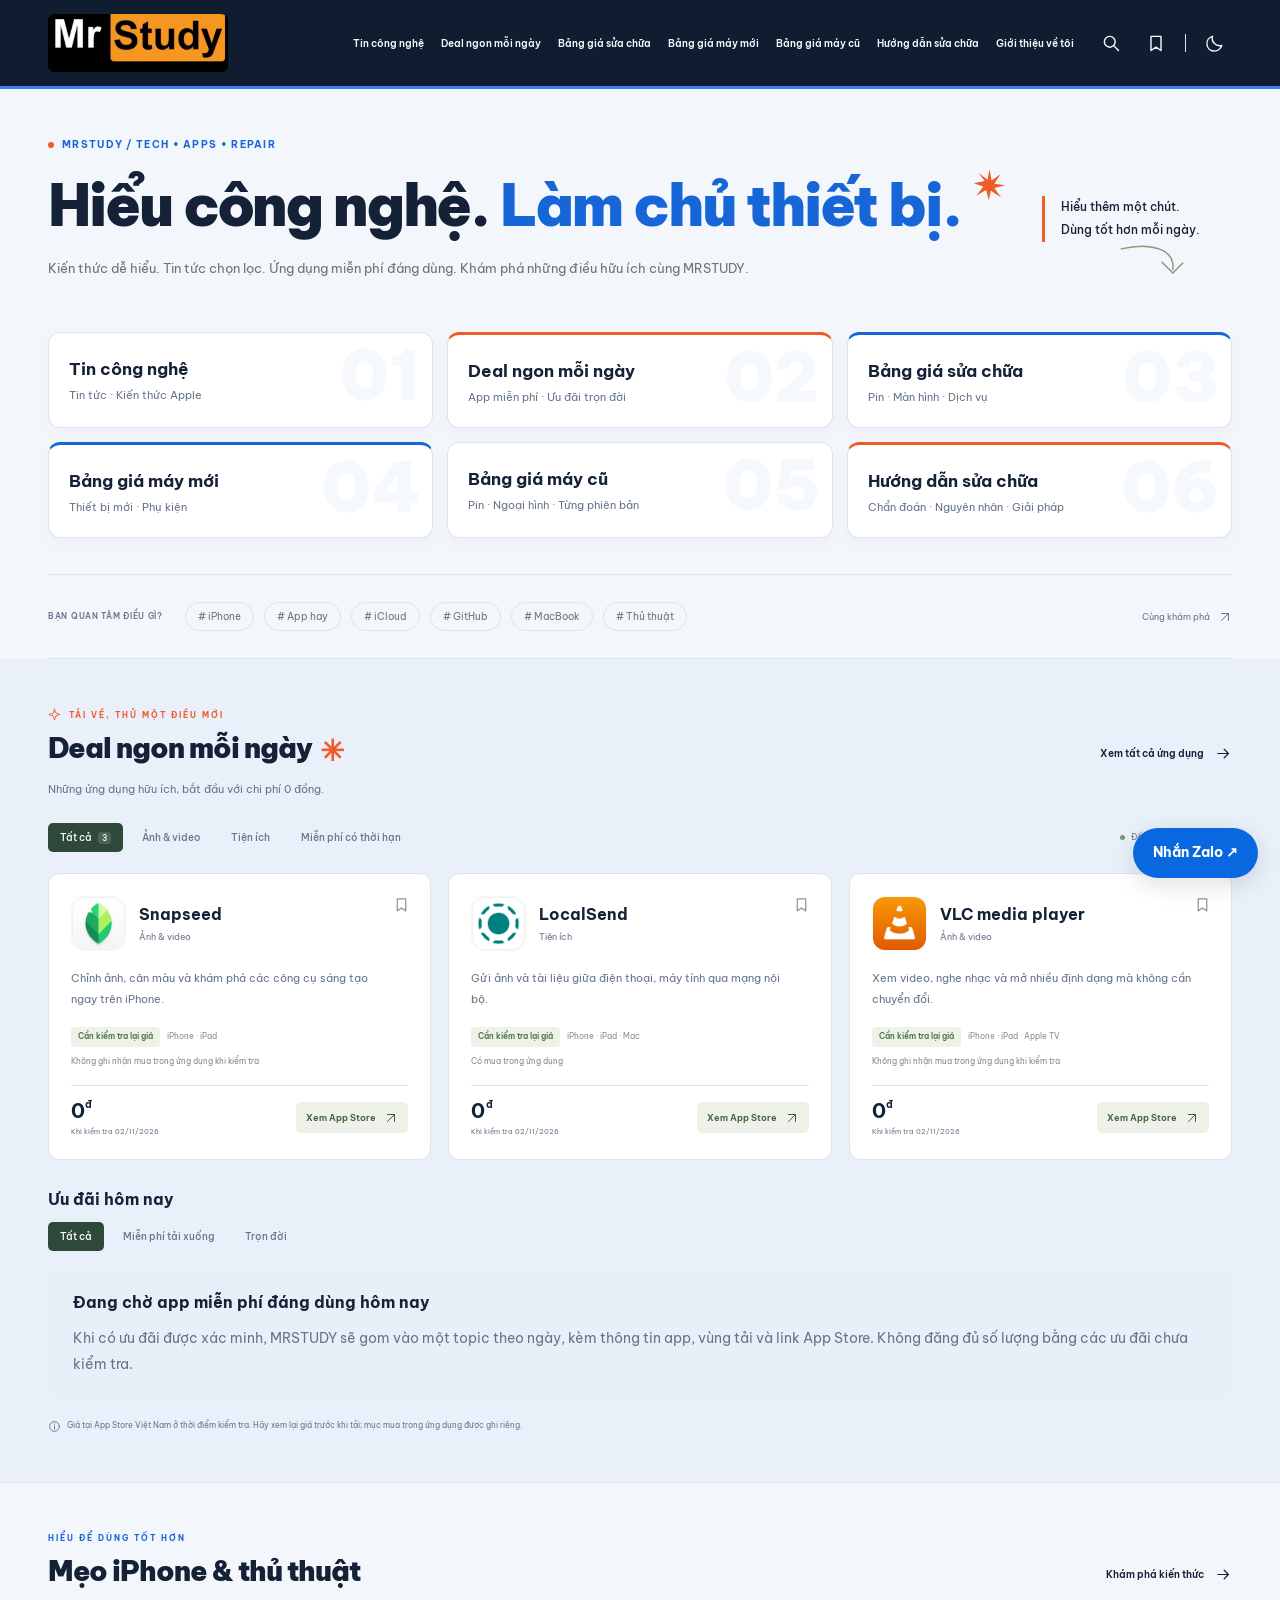
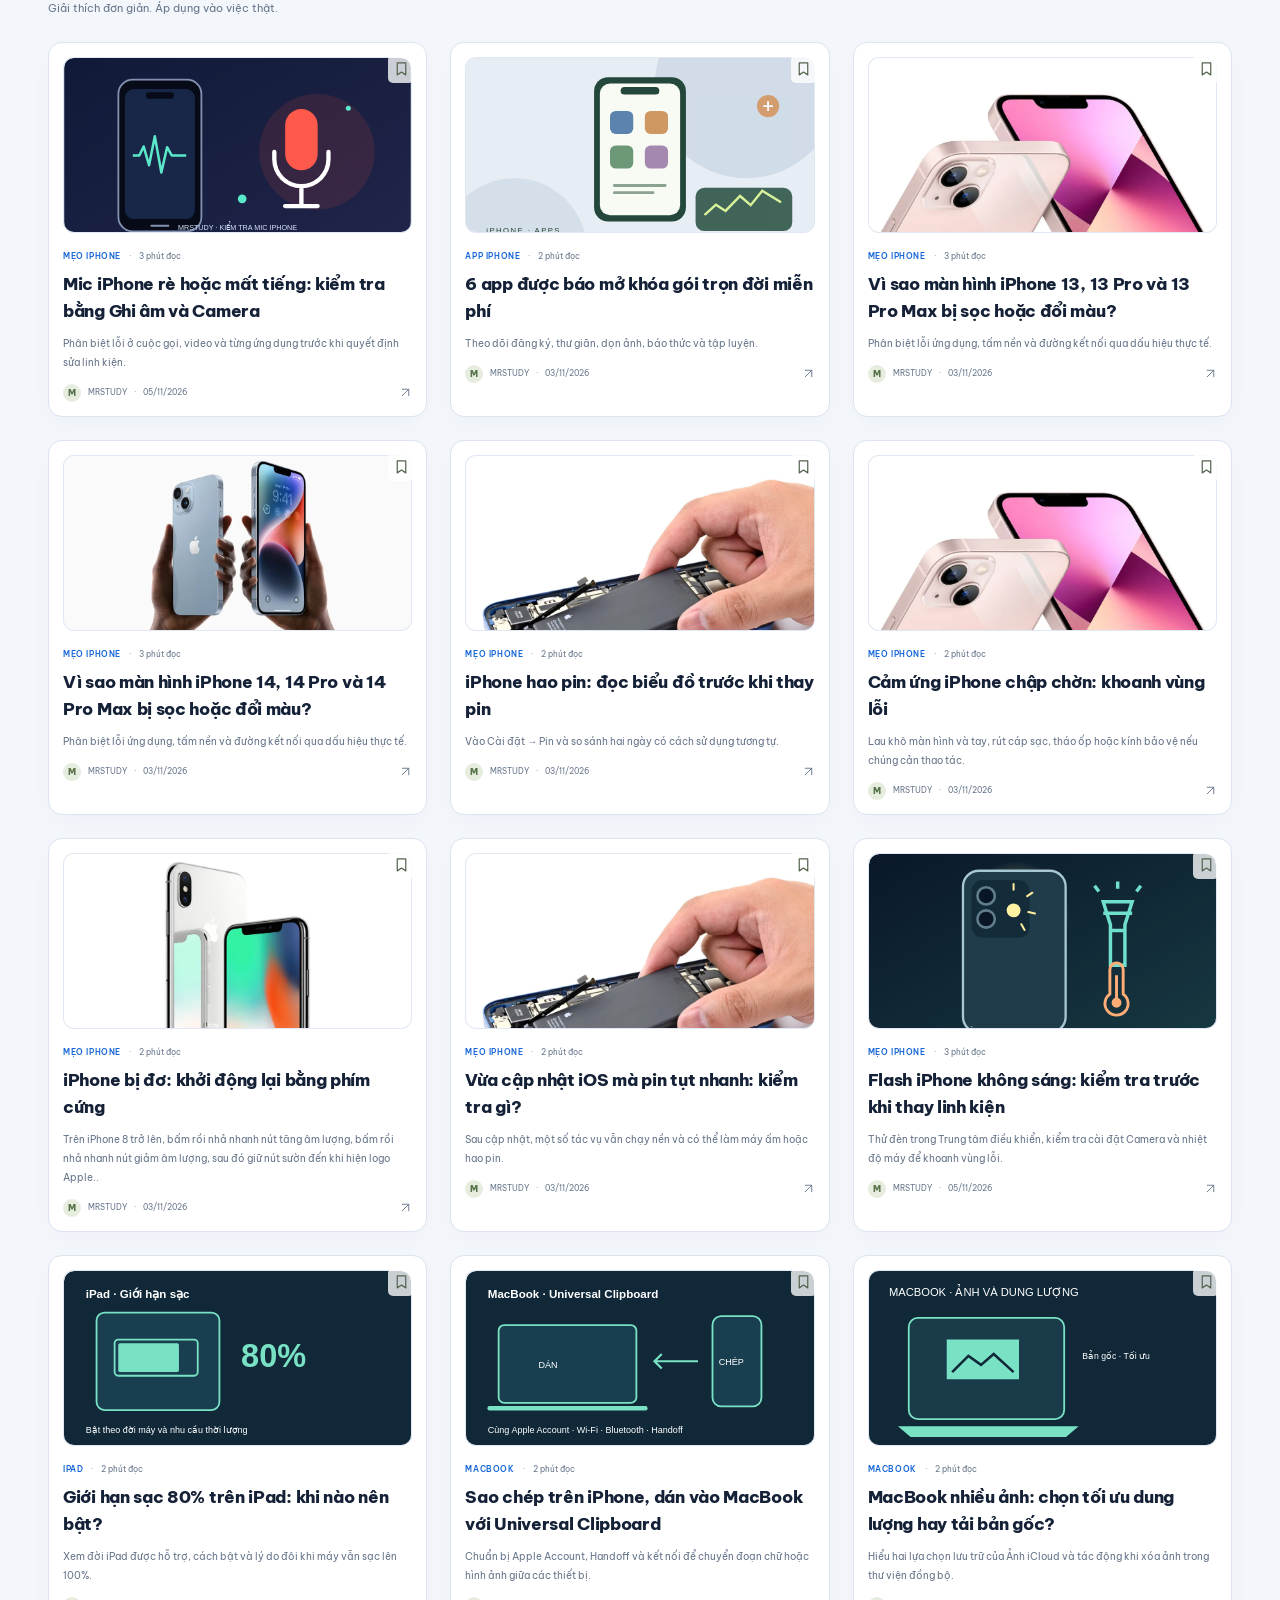
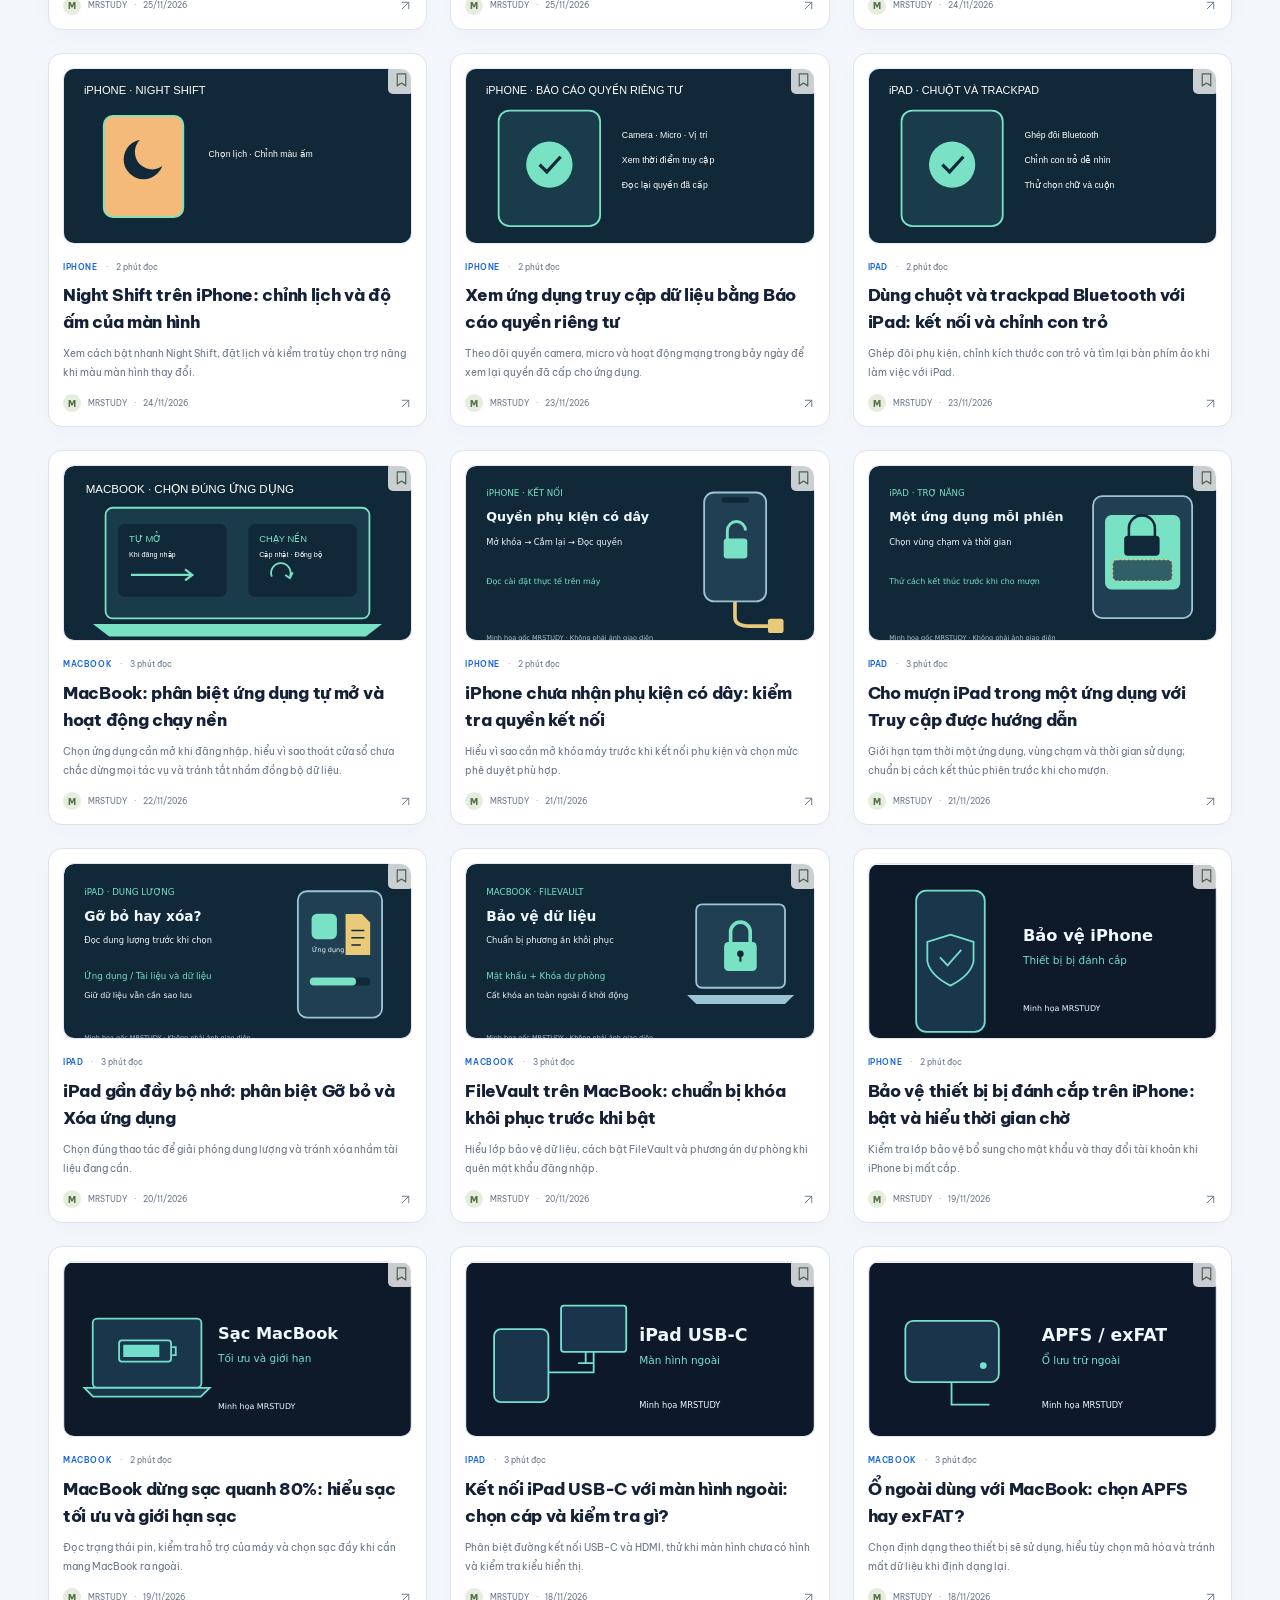
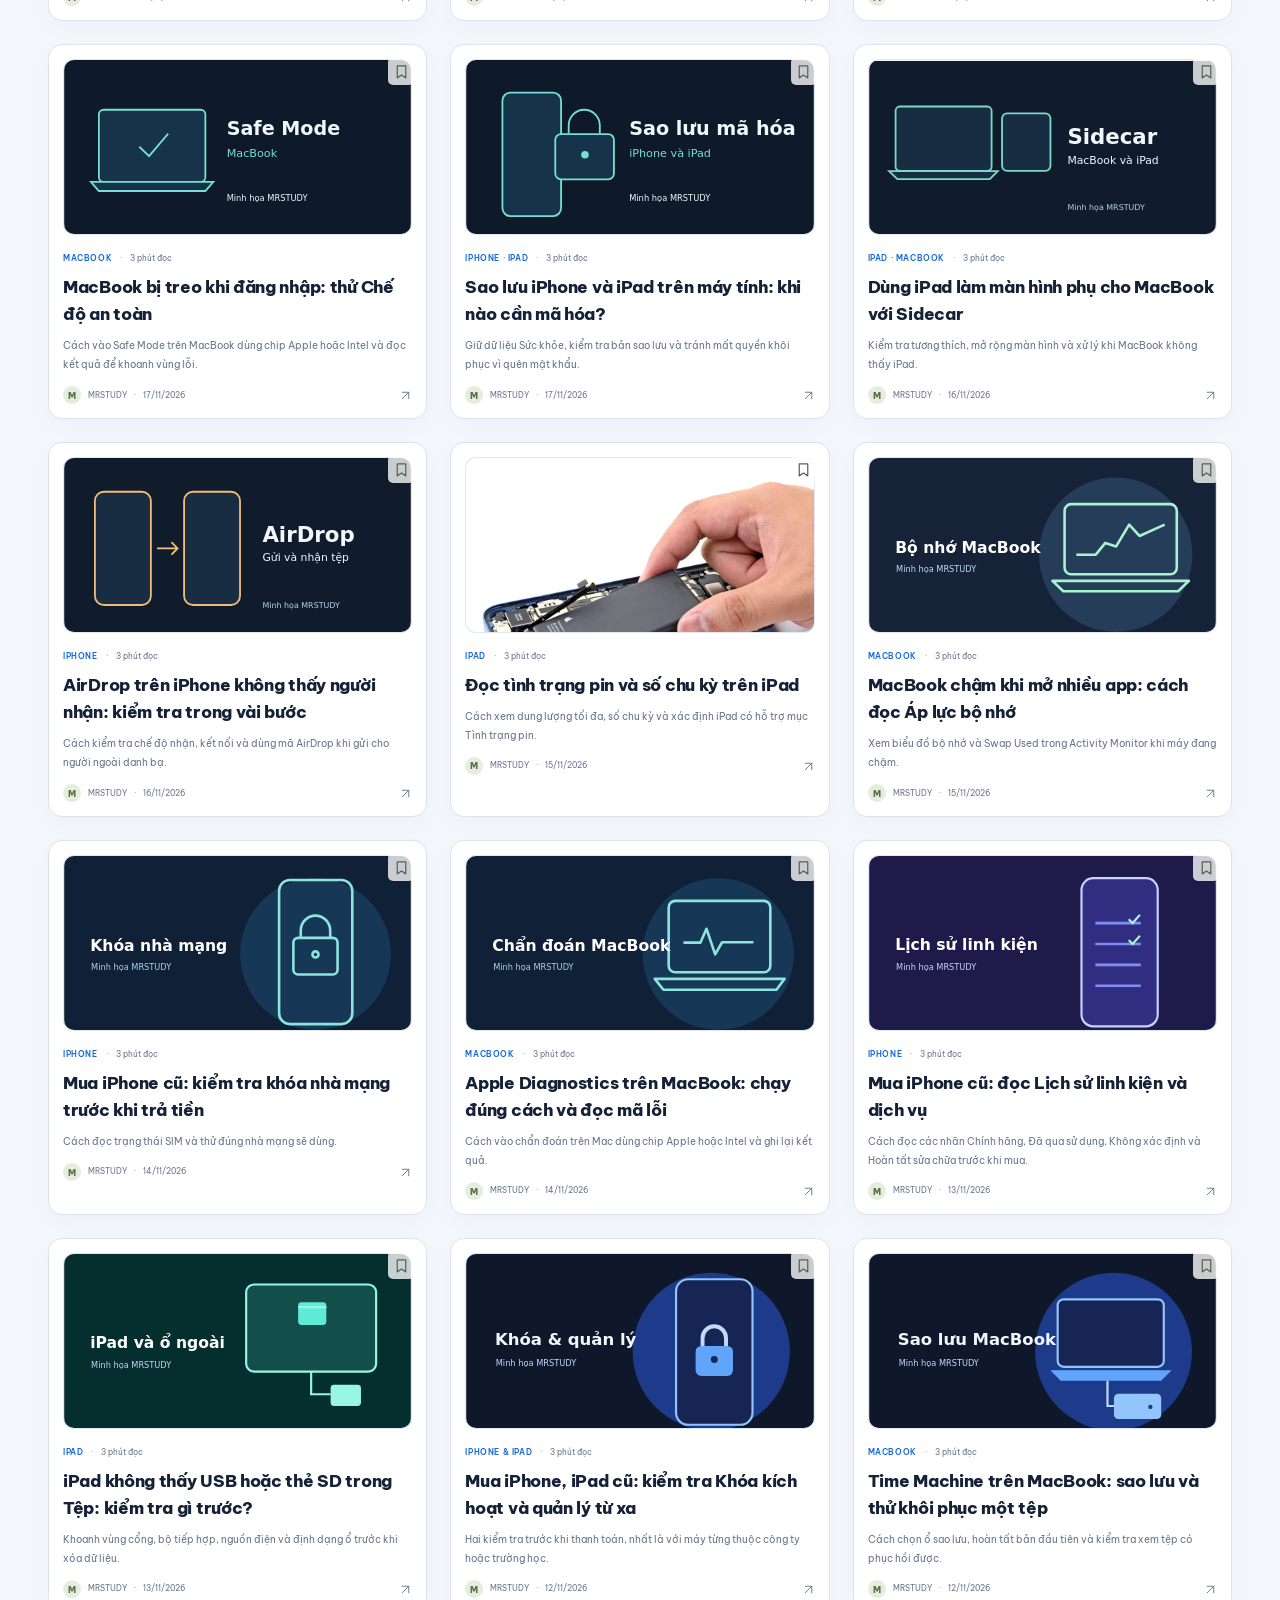
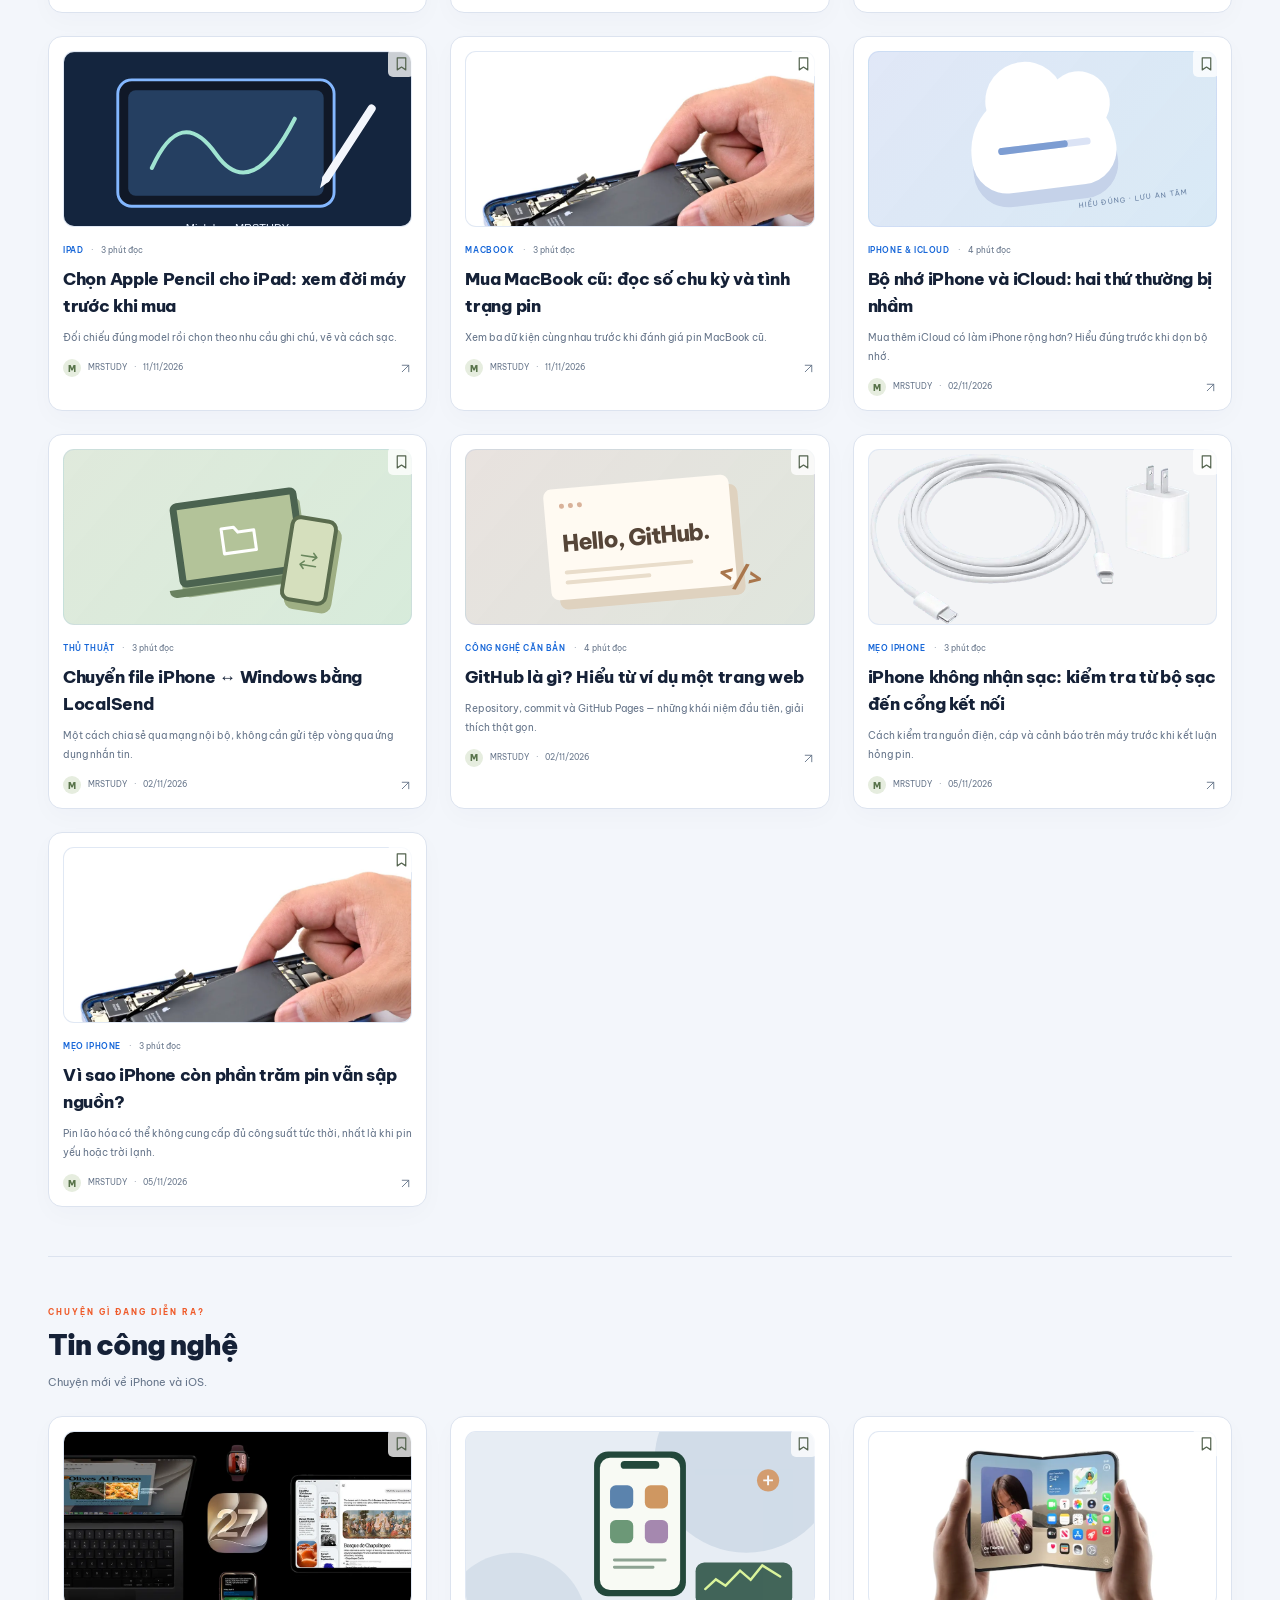
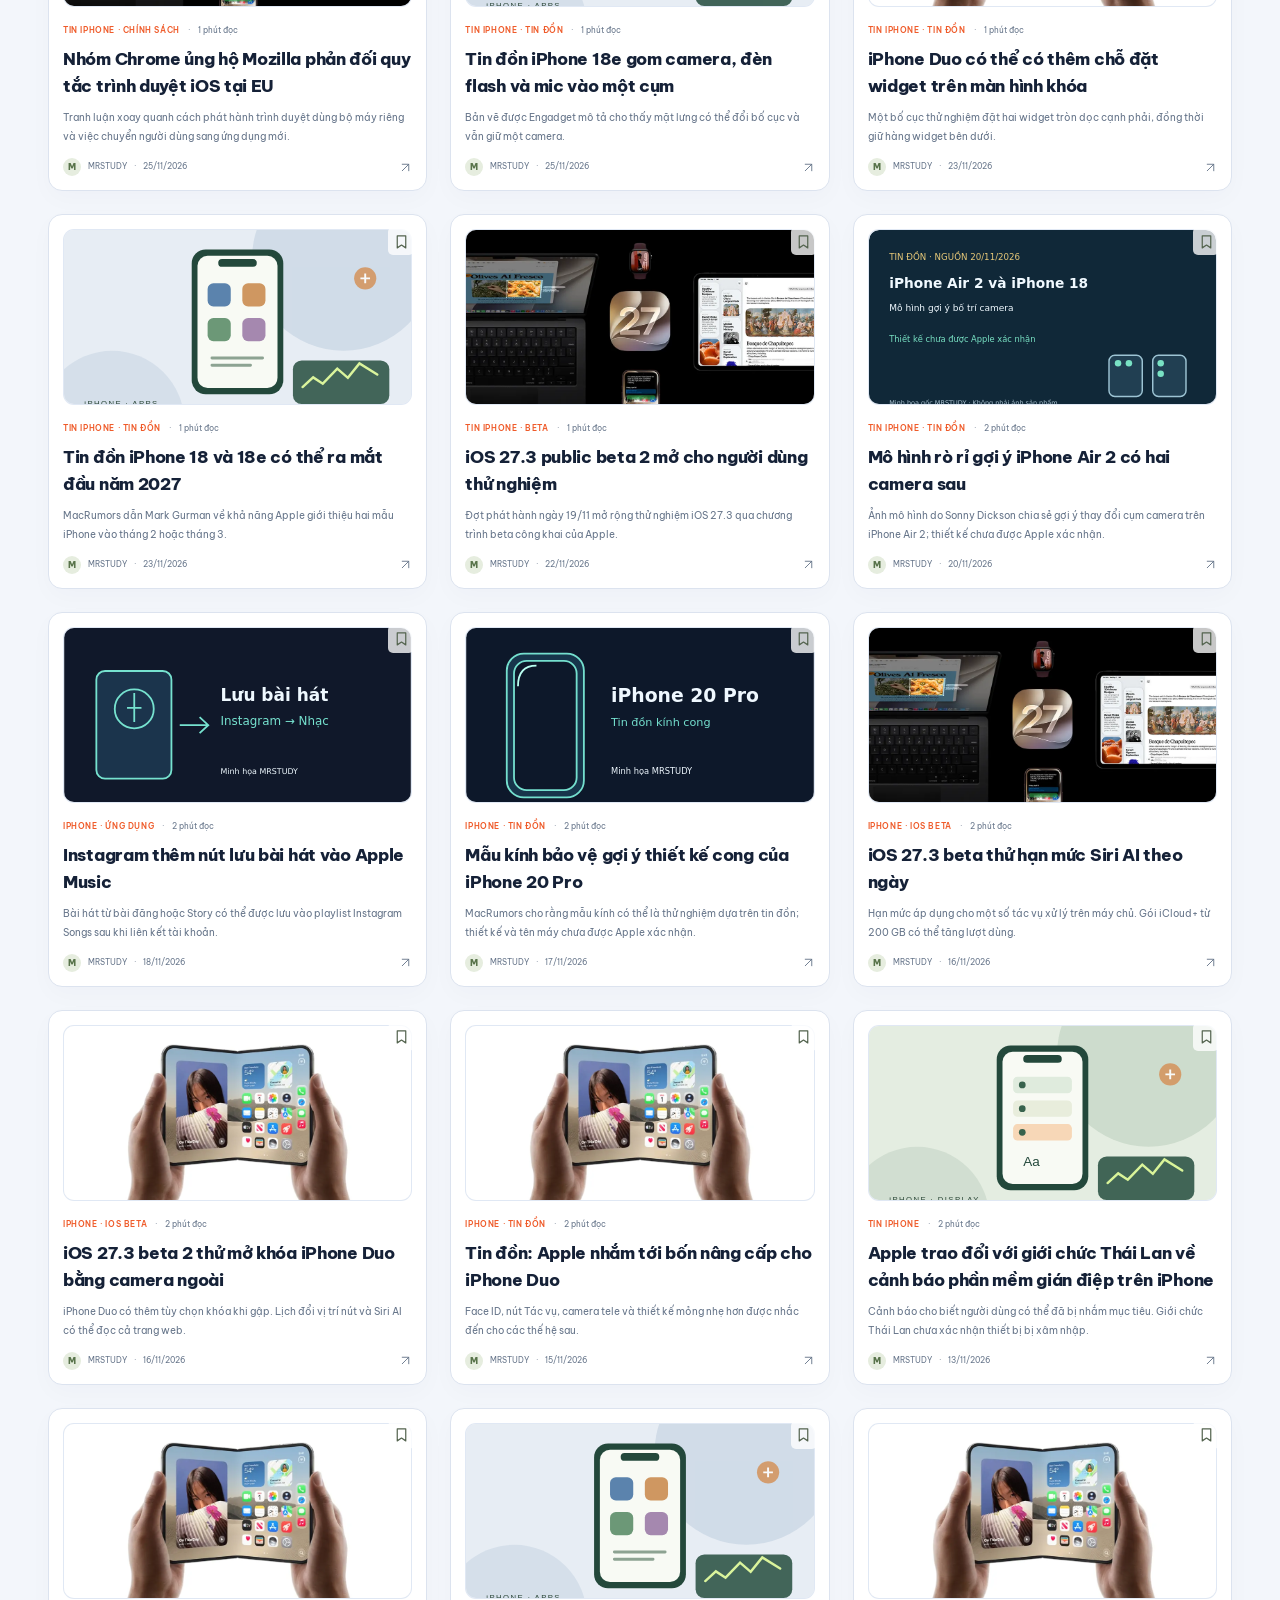
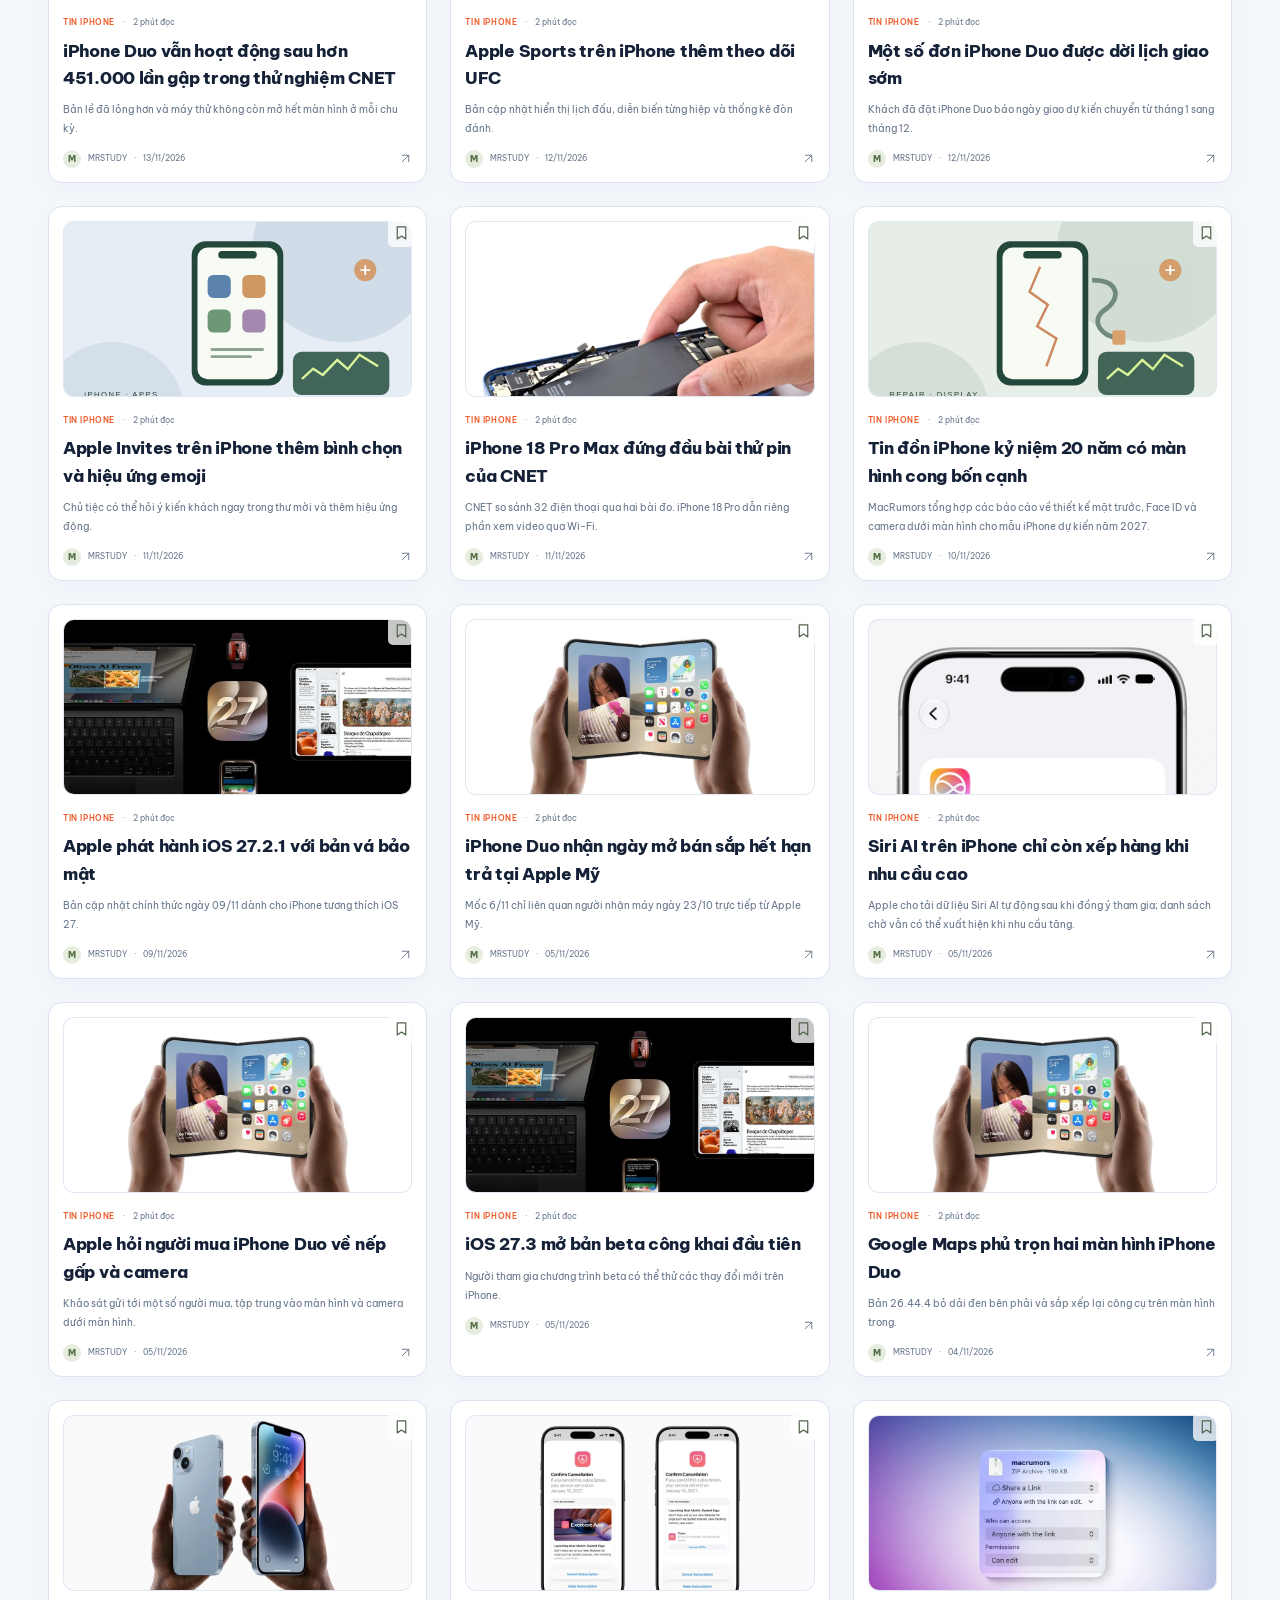
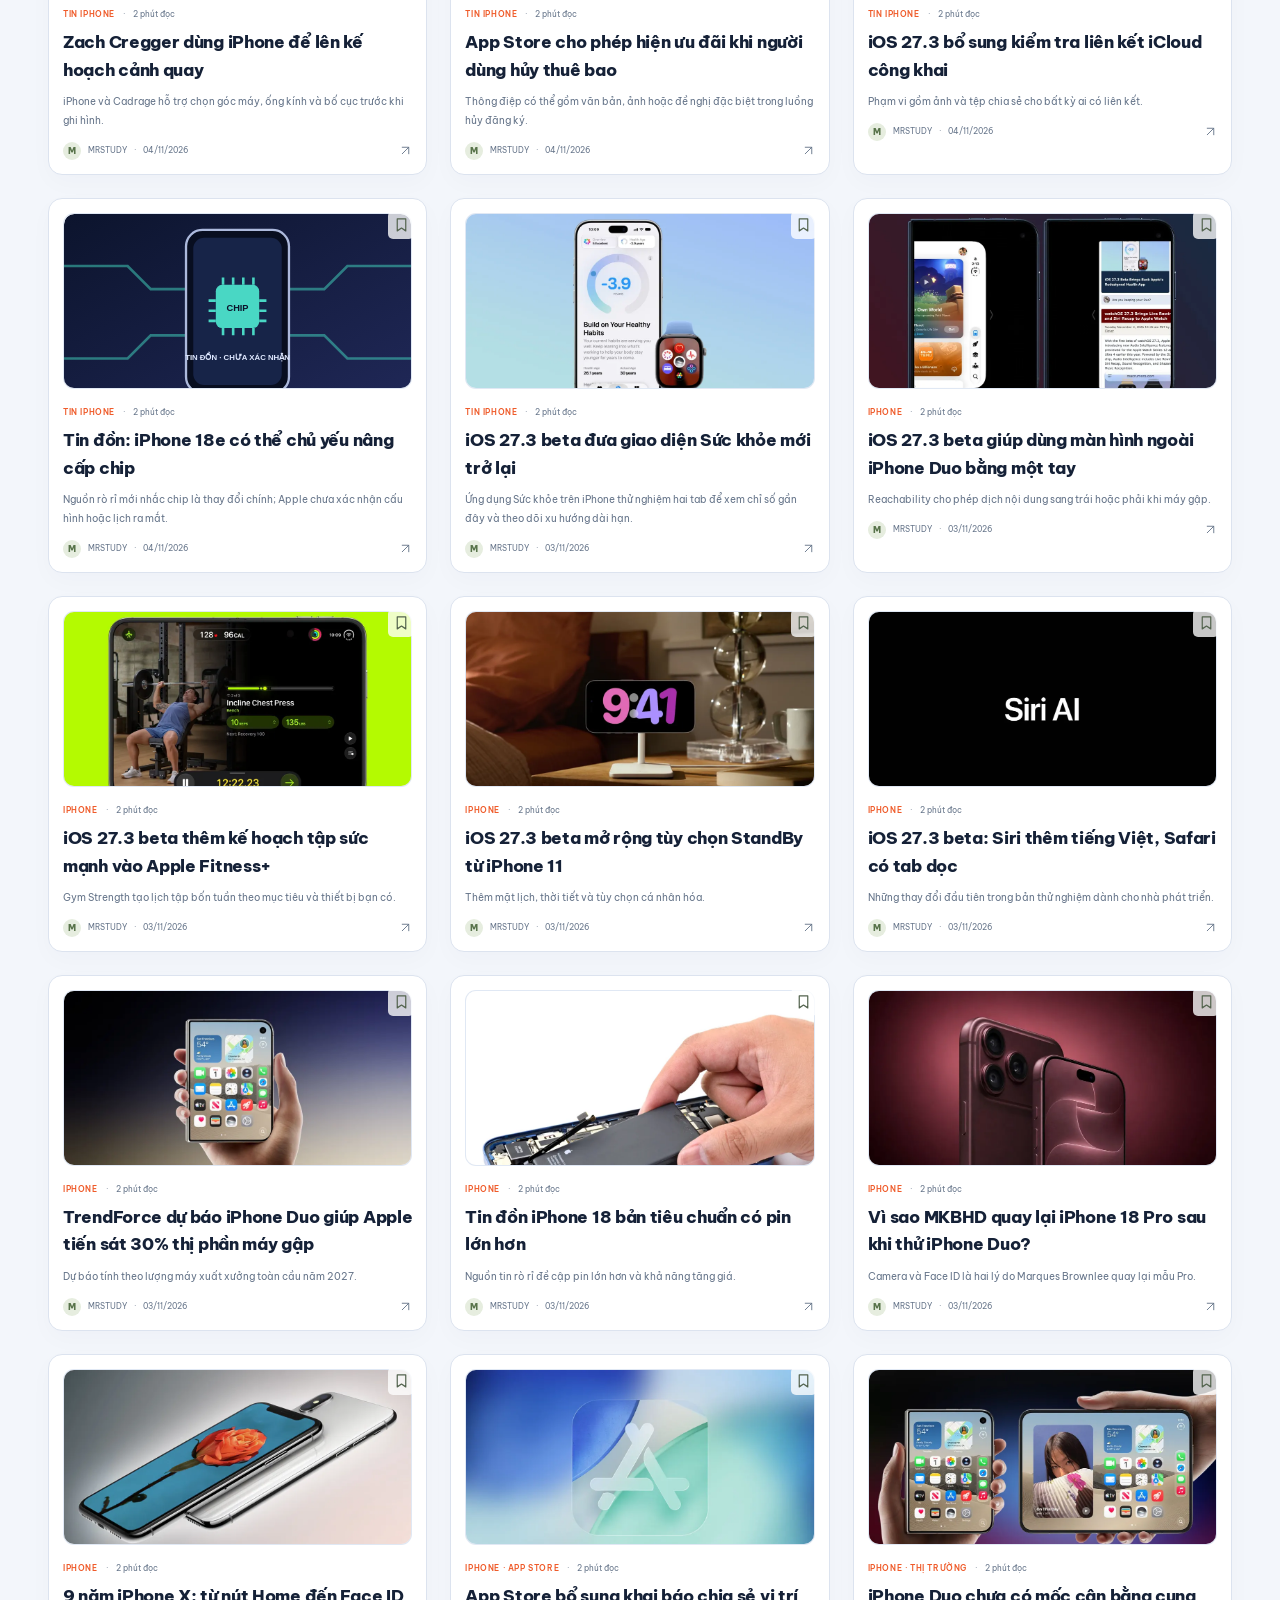
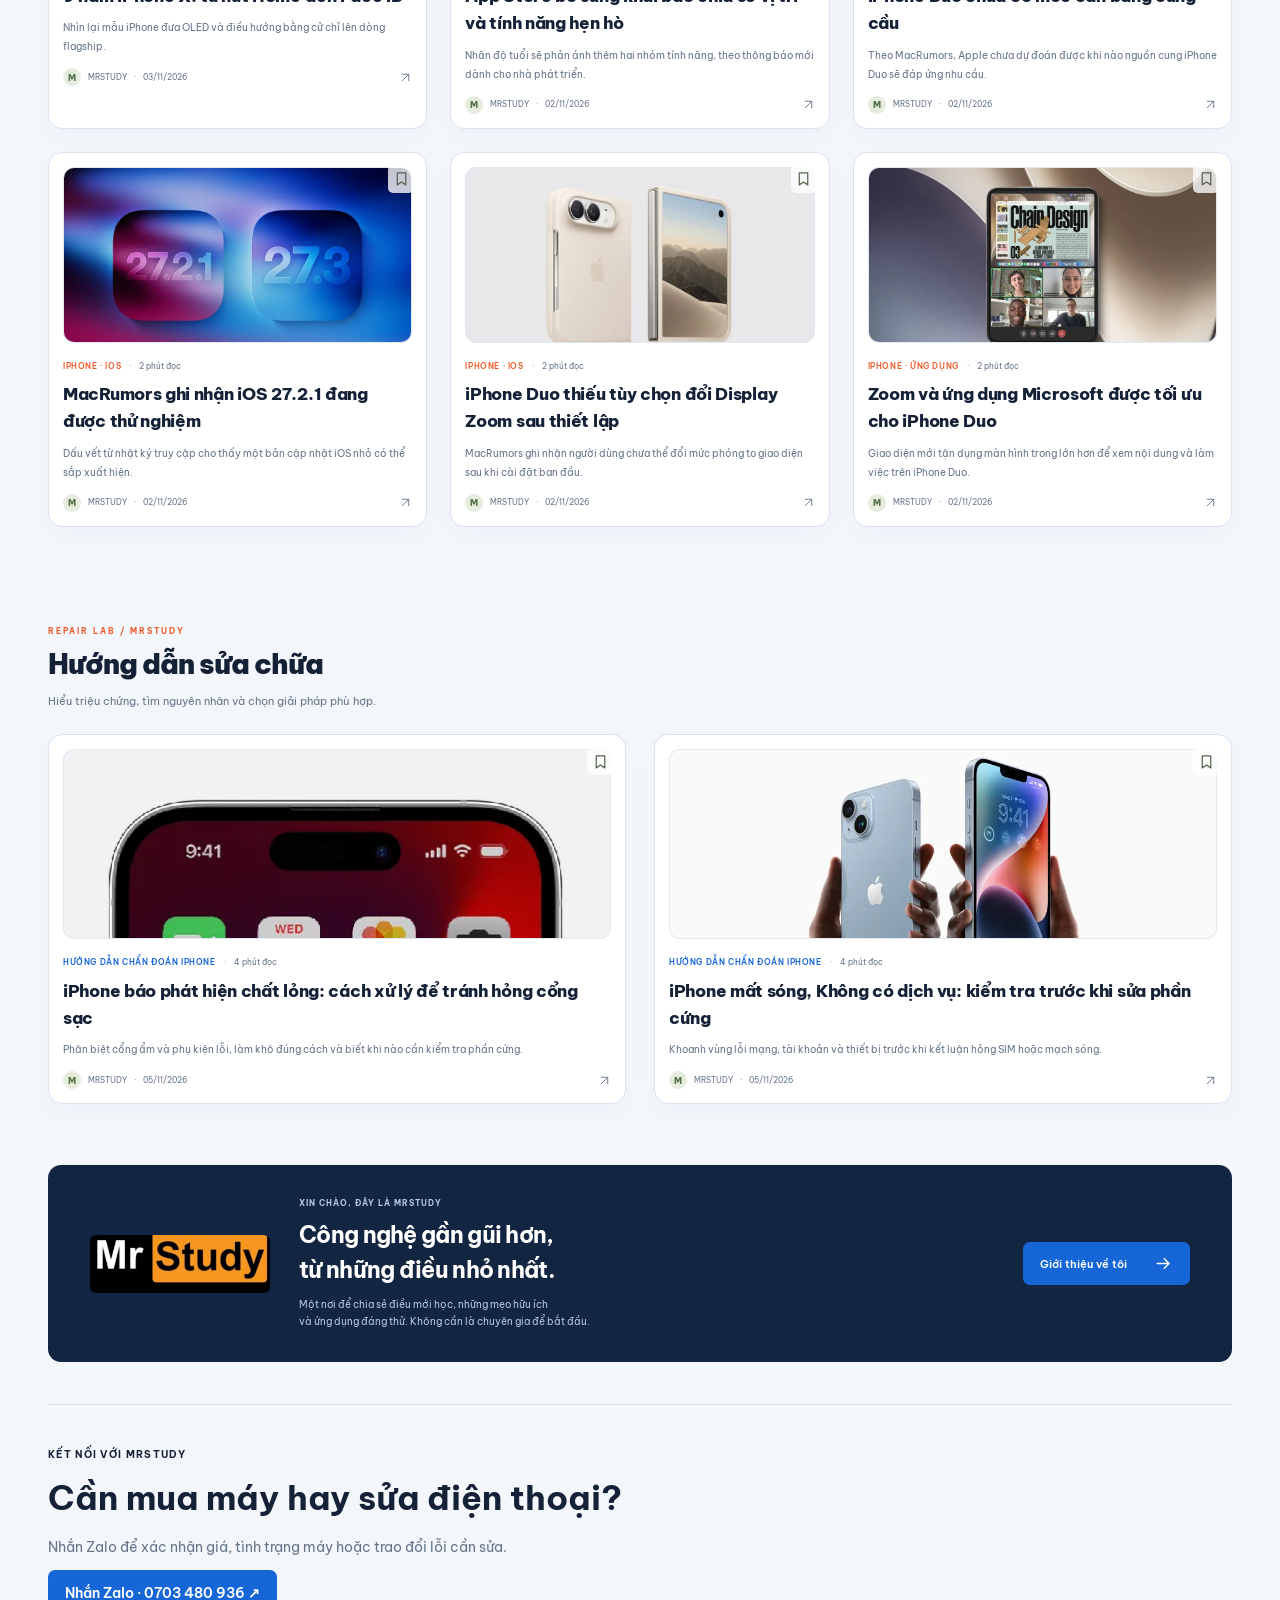
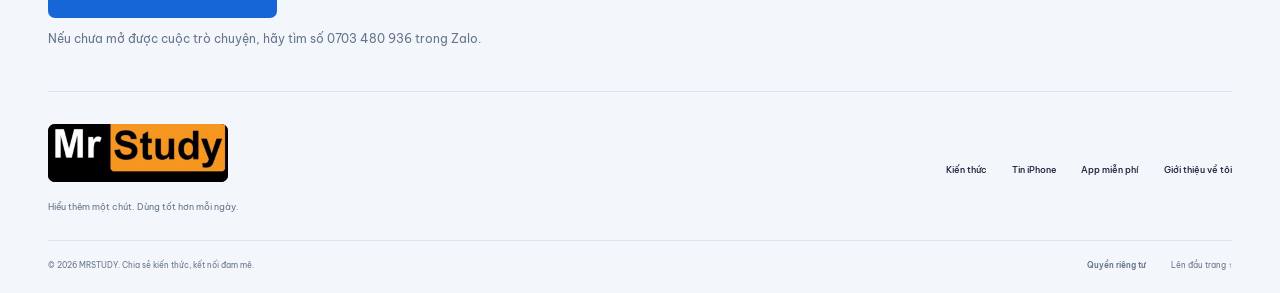
==== index.html @ ffa801cc "Add iPhone 14 Bluetooth repair diagnosis article" ====
<!doctype html>
<html lang="vi">
<head>
  <meta charset="utf-8">
  <meta name="viewport" content="width=device-width, initial-scale=1">
  <meta name="theme-color" content="#f7f8f3">
  <meta name="description" content="MRSTUDY — Kiến thức công nghệ dễ hiểu, tin tức có nguồn và những ứng dụng App Store miễn phí đáng dùng.">
  <meta property="og:title" content="MRSTUDY — Công nghệ hay, chia sẻ mỗi ngày">
  <meta property="og:description" content="Hiểu thêm một chút. Dùng tốt hơn mỗi ngày. Khám phá kiến thức, tin công nghệ và ứng dụng miễn phí cùng MRSTUDY.">
  <meta property="og:type" content="website">
  <title>MRSTUDY — Công nghệ hay, chia sẻ mỗi ngày</title>
  <link rel="icon" href="./assets/favicon.svg" type="image/svg+xml">
  <link rel="stylesheet" href="./style.css?v=5b03ae3e1ca5">
  <script defer src="./content.js?v=ef4fc90fc5f6"></script>
  <script defer src="./phone-content.js?v=985e9a3b9e06"></script>
  <script defer src="./deal-rules.js?v=82db136805c2"></script>
  <script defer src="./app.js?v=7533ddf79393"></script>
  <script defer src="./deals.js?v=5b6302c26e7e"></script>
</head>
<body>
  <a class="skip" href="#noi-dung">Đến nội dung chính</a>
  <header class="header">
    <div class="shell header-inner">
      <a class="brand" href="#trang-chu" aria-label="MRSTUDY — Trang chủ"><img class="brand-logo" src="./assets/mrstudy-logo.jpeg" alt="MrStudy" width="960" height="960"></a>
      <nav class="desktop-nav" aria-label="Điều hướng chính"><a class="nav-link" href="#tin-tuc">Tin công nghệ</a><a class="nav-link" href="#app-mien-phi">Deal ngon mỗi ngày</a><a class="nav-link" href="./bao-gia.html#sua-chua">Bảng giá sửa chữa</a><a class="nav-link" href="./bao-gia.html#may-moi">Bảng giá máy mới</a><a class="nav-link" href="./bao-gia.html#may-cu">Bảng giá máy cũ</a><a class="nav-link" href="#huong-dan">Hướng dẫn sửa chữa</a><a class="nav-link" href="./gioi-thieu.html">Giới thiệu về tôi</a></nav>
      <div class="header-tools">
        <button class="icon-button" id="search-open" aria-label="Tìm kiếm" title="Tìm kiếm (phím /)"><svg><use href="#i-search"/></svg></button>
        <button class="icon-button saved-open" aria-label="Bài viết và ứng dụng đã lưu" title="Đã lưu"><svg><use href="#i-bookmark"/></svg><span class="save-count" hidden>0</span></button>
        <span class="tool-divider"></span>
        <button class="icon-button" id="theme-toggle" aria-label="Chuyển sang giao diện tối" title="Đổi giao diện"><svg><use href="#i-moon"/></svg></button>
        <button class="icon-button menu-button" id="menu-toggle" aria-label="Mở menu" aria-expanded="false" aria-controls="mobile-nav"><svg><use href="#i-menu"/></svg></button>
      </div>
    </div>
    <nav class="mobile-nav shell" id="mobile-nav" aria-label="Điều hướng trên điện thoại" hidden><a class="nav-link" href="#tin-tuc">Tin công nghệ</a><a class="nav-link" href="#app-mien-phi">Deal ngon mỗi ngày</a><a class="nav-link" href="./bao-gia.html#sua-chua">Bảng giá sửa chữa</a><a class="nav-link" href="./bao-gia.html#may-moi">Bảng giá máy mới</a><a class="nav-link" href="./bao-gia.html#may-cu">Bảng giá máy cũ</a><a class="nav-link" href="#huong-dan">Hướng dẫn sửa chữa</a><a class="nav-link" href="./gioi-thieu.html">Giới thiệu về tôi</a></nav>
  </header>
  <main id="noi-dung">
    <section class="intro shell" id="trang-chu">
      <div class="intro-copy"><div class="eyebrow"><span class="tiny-dot"></span> MRSTUDY / TECH • APPS • REPAIR</div><h1>Hiểu công nghệ.<br> <span>Làm chủ thiết bị.</span><svg class="heading-spark" viewBox="0 0 48 48" aria-hidden="true"><path d="m24 2 3 16 13-9-9 14 16 2-16 4 10 14-15-10-3 14-4-15-14 8 10-13L1 22l16-3L8 7l13 10Z"/></svg></h1><p>Kiến thức dễ hiểu. Tin tức chọn lọc.<br class="mobile-only"> Ứng dụng miễn phí đáng dùng.<br> Khám phá những điều hữu ích cùng MRSTUDY.</p></div>
      <div class="intro-note"><span class="note-line"></span><span>Hiểu thêm một chút.<br>Dùng tốt hơn mỗi ngày.</span><svg viewBox="0 0 90 50" aria-hidden="true"><path d="M5 8C40 0 70 8 67 33M54 24l13 13 12-12"/></svg></div>
    </section>
<nav class="quick-sections shell" aria-label="Chuyên mục"><a href="#tin-tuc"><span class="portal-number">01</span><strong>Tin công nghệ</strong><small>Tin tức · Kiến thức Apple</small></a><a href="#app-mien-phi"><span class="portal-number">02</span><strong>Deal ngon mỗi ngày</strong><small>App miễn phí · Ưu đãi trọn đời</small></a><a href="./bao-gia.html#sua-chua"><span class="portal-number">03</span><strong>Bảng giá sửa chữa</strong><small>Pin · Màn hình · Dịch vụ</small></a><a href="./bao-gia.html#may-moi"><span class="portal-number">04</span><strong>Bảng giá máy mới</strong><small>Thiết bị mới · Phụ kiện</small></a><a href="./bao-gia.html#may-cu"><span class="portal-number">05</span><strong>Bảng giá máy cũ</strong><small>Pin · Ngoại hình · Từng phiên bản</small></a><a href="#huong-dan"><span class="portal-number">06</span><strong>Hướng dẫn sửa chữa</strong><small>Chẩn đoán · Nguyên nhân · Giải pháp</small></a></nav>
    <section class="feature-grid shell" aria-label="Nội dung nổi bật">
      <article class="hero-card">
        <div class="hero-copy"><span class="tag tag-white"><svg><use href="#i-spark"/></svg> MRSTUDY CHỌN</span><h2>App hay không nhất thiết<br>phải tốn tiền.</h2><p>3 ứng dụng miễn phí để chiếc iPhone<br>của bạn làm được nhiều hơn.</p><a class="button button-dark" href="#app-mien-phi">Khám phá ngay <svg><use href="#i-arrow"/></svg></a><div class="hero-foot"><span class="avatar">M<span>✳</span></span><span>Gợi ý từ MRSTUDY<br><small>Đã đối chiếu App Store Việt Nam</small></span></div></div>
        <div class="hero-art" aria-label="Minh họa điện thoại với các ứng dụng hữu ích" role="img"><span class="art-orbit orbit-one"></span><span class="art-orbit orbit-two"></span><span class="art-plus p1">✳</span><span class="art-plus p2">+</span><div class="free-sticker">100%<strong>HAY HO</strong></div><div class="phone"><div class="phone-island"></div><div class="phone-top"><span>9:41</span><span>▮▮▮ ▰</span></div><div class="phone-date">THỨ HAI, 2 THÁNG 11</div><div class="phone-time">09:41</div><div class="phone-widget"><span>Góc công nghệ của bạn</span><strong>Ít chi phí.<br>Nhiều tiện ích.</strong><span>MRSTUDY ↗</span></div><div class="phone-apps"><img src="./assets/snapseed.png" alt="" onerror="this.hidden=true"><img src="./assets/localsend.png" alt="" onerror="this.hidden=true"><img src="./assets/vlc.png" alt="" onerror="this.hidden=true"></div><div class="phone-home"></div></div><div class="floating-app app-green"><svg><use href="#i-leaf"/></svg></div><div class="floating-app app-orange"><svg><use href="#i-play"/></svg></div><div class="price-label"><span>ĐÁNG DÙNG</span><strong>0<span>đ</span></strong><svg><use href="#i-arrow"/></svg></div></div>
      </article>
      <div class="feature-side">
        <article class="side-card side-cloud"><div><span class="eyebrow">KIẾN THỨC DỄ HIỂU</span><h2><a href="#bai-viet/icloud-va-bo-nho-iphone">iCloud đầy?<br>Đừng vội xóa ảnh.</a></h2><p>Hiểu đúng về bộ nhớ iPhone và iCloud.</p></div><div class="cloud-art" aria-hidden="true"><svg viewBox="0 0 160 110"><path d="M42 86C2 88 1 39 36 37 39 5 93-2 105 33c44-6 62 49 19 53Z" fill="#fff"/><path d="M47 65h66" stroke="#77a3e5" stroke-width="9" stroke-linecap="round"/><path d="M47 65h39" stroke="#3970c0" stroke-width="9" stroke-linecap="round"/><circle cx="111" cy="25" r="18" fill="#fdbb76"/><path d="M111 16v12m0 6v1" stroke="#3c4a56" stroke-width="3" stroke-linecap="round"/></svg></div><a class="round-arrow" href="#bai-viet/icloud-va-bo-nho-iphone" aria-label="Đọc bài về iCloud"><svg><use href="#i-diagonal"/></svg></a></article>
        <article class="side-card side-transfer"><div><span class="eyebrow">MẸO NHỎ · HỮU ÍCH LỚN</span><h2><a href="#bai-viet/chuyen-file-voi-localsend">iPhone ↔ Windows.<br>Chuyển file thật gọn.</a></h2><p>Làm quen với LocalSend.</p></div><div class="transfer-art" aria-hidden="true"><div class="mini-laptop"><svg><use href="#i-folder"/></svg></div><svg class="transfer-arrows"><use href="#i-transfer"/></svg><div class="mini-phone"><svg><use href="#i-file"/></svg></div></div><a class="round-arrow" href="#bai-viet/chuyen-file-voi-localsend" aria-label="Đọc cách dùng LocalSend"><svg><use href="#i-diagonal"/></svg></a></article>
      </div>
    </section>
    <div class="topics shell"><span>BẠN QUAN TÂM ĐIỀU GÌ?</span><button data-search="iPhone"># iPhone</button><button data-search="ứng dụng"># App hay</button><button data-search="iCloud"># iCloud</button><button data-search="GitHub"># GitHub</button><button data-search="MacBook"># MacBook</button><button data-search="LocalSend"># Thủ thuật</button><span class="topic-caption">Cùng khám phá <svg><use href="#i-diagonal"/></svg></span></div>
    <section class="section apps-section" id="app-mien-phi">
      <div class="shell">
        <div class="section-heading"><div><div class="eyebrow accent-orange"><svg><use href="#i-spark"/></svg> TẢI VỀ, THỬ MỘT ĐIỀU MỚI</div><h2>Deal ngon mỗi ngày <span class="section-star">✳</span></h2><p>Những ứng dụng hữu ích, bắt đầu với chi phí 0 đồng.</p></div><a class="text-link" href="#ung-dung" id="all-apps-link">Xem tất cả ứng dụng <svg><use href="#i-arrow"/></svg></a></div>
        <div class="apps-toolbar"><div class="tabs" role="group" aria-label="Lọc ứng dụng"><button class="tab active" data-app-filter="all" aria-pressed="true">Tất cả <span>3</span></button><button class="tab" data-app-filter="photo" aria-pressed="false">Ảnh & video</button><button class="tab" data-app-filter="utility" aria-pressed="false">Tiện ích</button><button class="tab" data-app-filter="limited" aria-pressed="false">Miễn phí có thời hạn</button></div><span class="verified"><span class="tiny-dot"></span> Đối chiếu ngày 02.11.2026</span></div>
        <div class="apps-grid" id="apps-grid"></div><div class="app-daily" id="uu-dai-app"><h3>Ưu đãi hôm nay</h3><div class="tabs deal-filter" role="group" aria-label="Lọc ưu đãi"><button class="tab active" data-deal-filter="all" aria-pressed="true">Tất cả</button><button class="tab" data-deal-filter="download" aria-pressed="false">Miễn phí tải xuống</button><button class="tab" data-deal-filter="upgrade" aria-pressed="false">Trọn đời</button></div><p id="deal-status" class="price-source" role="status" hidden></p><div id="deal-list"><p>Chưa có ưu đãi mới được đối chiếu. Bạn có thể xem thông báo tại kênh nguồn và kiểm tra giá trực tiếp trong App Store.</p></div></div>
        <p class="price-note"><svg><use href="#i-info"/></svg><span>Giá tại App Store Việt Nam ở thời điểm kiểm tra. Hãy xem lại giá trước khi tải; mục mua trong ứng dụng được ghi riêng.</span></p>
      </div>
    </section>

    <section class="section shell" id="kien-thuc">
      <div class="section-heading"><div><div class="eyebrow accent-green">HIỂU ĐỂ DÙNG TỐT HƠN</div><h2>Mẹo iPhone & thủ thuật</h2><p>Giải thích đơn giản. Áp dụng vào việc thật.</p></div><button class="text-link" data-search-type="knowledge">Khám phá kiến thức <svg><use href="#i-arrow"/></svg></button></div>
      <div class="knowledge-grid" id="knowledge-grid"></div>
    </section>
    <section class="section news-section shell" id="tin-tuc">
      <div class="section-heading"><div><div class="eyebrow accent-orange">CHUYỆN GÌ ĐANG DIỄN RA?</div><h2>Tin công nghệ</h2><p>Chuyện mới về iPhone và iOS.</p></div></div>
      <div class="news-grid" id="news-grid"></div>
    </section>

    <section class="section shell" id="huong-dan"><div class="section-heading"><div><div class="eyebrow accent-orange">REPAIR LAB / MRSTUDY</div><h2>Hướng dẫn sửa chữa</h2><p>Hiểu triệu chứng, tìm nguyên nhân và chọn giải pháp phù hợp.</p></div></div><div class="repair-articles" id="repair-grid"></div></section><section class="about-band shell" id="ve-mrstudy"><div class="about-logo" aria-hidden="true"><img class="brand-logo" src="./assets/mrstudy-logo.jpeg" alt="" width="960" height="960"></div><div><div class="eyebrow">XIN CHÀO, ĐÂY LÀ MRSTUDY</div><h2>Công nghệ gần gũi hơn,<br>từ những điều nhỏ nhất.</h2><p>Một nơi để chia sẻ điều mới học, những mẹo hữu ích<br class="desktop-only"> và ứng dụng đáng thử. Không cần là chuyên gia để bắt đầu.</p></div><a href="./gioi-thieu.html" class="button button-dark">Giới thiệu về tôi <svg><use href="#i-arrow"/></svg></a></section>
  </main><section class="zalo-contact shell" id="lien-he" aria-labelledby="contact-title"><div><div class="eyebrow">KẾT NỐI VỚI MRSTUDY</div><h2 id="contact-title">Cần mua máy hay sửa điện thoại?</h2><p>Nhắn Zalo để xác nhận giá, tình trạng máy hoặc trao đổi lỗi cần sửa.</p><a class="button button-dark" href="https://zalo.me/0703480936" target="_blank" rel="noopener noreferrer">Nhắn Zalo · 0703 480 936 ↗</a><p class="zalo-help">Nếu chưa mở được cuộc trò chuyện, hãy tìm số 0703 480 936 trong Zalo.</p></div></section>
  <footer class="footer shell"><div class="footer-top"><div><a class="brand" href="#trang-chu"><img class="brand-logo" src="./assets/mrstudy-logo.jpeg" alt="MrStudy" width="960" height="960"></a><p>Hiểu thêm một chút. Dùng tốt hơn mỗi ngày.</p></div><div class="footer-links"><a href="#kien-thuc">Kiến thức</a><a href="#tin-tuc">Tin iPhone</a><a href="#app-mien-phi">App miễn phí</a><a href="./gioi-thieu.html">Giới thiệu về tôi</a></div></div><div class="footer-bottom"><span>© 2026 MRSTUDY. Chia sẻ kiến thức, kết nối đam mê.</span><button class="text-link" id="privacy-open">Quyền riêng tư</button><a href="#trang-chu">Lên đầu trang ↑</a></div></footer>
  <dialog id="reader" class="reader-dialog" aria-label="Bài viết và chi tiết ứng dụng"><div class="dialog-top"><a class="brand small" href="#trang-chu"><img class="brand-logo" src="./assets/mrstudy-logo.jpeg" alt="MrStudy" width="960" height="960"></a><button class="icon-button" id="reader-close" aria-label="Đóng bài viết"><svg><use href="#i-close"/></svg></button></div><div id="reader-content"></div></dialog>
  <dialog id="search-dialog" class="search-dialog" aria-labelledby="search-title"><div class="dialog-top"><strong id="search-title">Tìm điều bạn cần</strong><button class="icon-button" id="search-close" aria-label="Đóng tìm kiếm"><svg><use href="#i-close"/></svg></button></div><label class="search-input-wrap"><svg><use href="#i-search"/></svg><input id="search-input" placeholder="Tìm bài viết, thủ thuật, ứng dụng…" autocomplete="off" aria-label="Nội dung cần tìm"><kbd>ESC</kbd></label><div class="search-filters"><button class="tab active" data-result-filter="all">Tất cả</button><button class="tab" data-result-filter="knowledge">Kiến thức</button><button class="tab" data-result-filter="news">Tin tức</button><button class="tab" data-result-filter="repair">Sửa chữa</button><button class="tab" data-result-filter="deal">Ưu đãi</button><button class="tab" data-result-filter="app">Ứng dụng</button><button class="tab" data-result-filter="saved">Đã lưu</button></div><div id="search-results" aria-live="polite"></div></dialog>
  <div id="toast" role="status" class="toast" hidden></div>
  <noscript><p class="shell">Vui lòng bật JavaScript để đọc bài viết và duyệt ứng dụng. Bạn có thể truy cập trực tiếp <a href="https://apps.apple.com/vn/app/snapseed/id439438619">Snapseed</a>, <a href="https://apps.apple.com/vn/app/localsend/id1661733229">LocalSend</a> và <a href="https://apps.apple.com/vn/app/vlc-media-player/id650377962">VLC trên App Store</a>.</p></noscript>
  <svg class="svg-defs" xmlns="http://www.w3.org/2000/svg" aria-hidden="true"><defs>
    <symbol id="i-arrow" viewBox="0 0 24 24"><path d="M4 12h15m-6-6 6 6-6 6"/></symbol><symbol id="i-diagonal" viewBox="0 0 24 24"><path d="M6 18 18 6M6 6h12v12"/></symbol><symbol id="i-search" viewBox="0 0 24 24"><circle cx="10.5" cy="10.5" r="6.5"/><path d="m16 16 5 5"/></symbol><symbol id="i-bookmark" viewBox="0 0 24 24"><path d="M6 4h12v17l-6-4-6 4Z"/></symbol><symbol id="i-moon" viewBox="0 0 24 24"><path d="M20 15a9 9 0 0 1-11-11 9 9 0 1 0 11 11Z"/></symbol><symbol id="i-sun" viewBox="0 0 24 24"><circle cx="12" cy="12" r="4"/><path d="M12 2v2m0 16v2M2 12h2m16 0h2M5 5l1 1m12 12 1 1M5 19l1-1M18 6l1-1"/></symbol><symbol id="i-menu" viewBox="0 0 24 24"><path d="M4 6h16M4 12h16M4 18h16"/></symbol><symbol id="i-close" viewBox="0 0 24 24"><path d="m6 6 12 12M6 18 18 6"/></symbol><symbol id="i-spark" viewBox="0 0 24 24"><path d="m12 2 2.5 7.5L22 12l-7.5 2.5L12 22l-2.5-7.5L2 12l7.5-2.5Z"/></symbol><symbol id="i-info" viewBox="0 0 24 24"><circle cx="12" cy="12" r="9"/><path d="M12 11v6m0-10v1"/></symbol><symbol id="i-leaf" viewBox="0 0 24 24"><path d="M4 19C0 8 11 3 21 3c0 11-4 20-15 15M4 21 16 9"/></symbol><symbol id="i-play" viewBox="0 0 24 24"><path d="m9 5 11 7L9 19Z"/></symbol><symbol id="i-folder" viewBox="0 0 24 24"><path d="M3 6h7l2 3h9v11H3Z"/></symbol><symbol id="i-file" viewBox="0 0 24 24"><path d="M5 3h9l5 5v13H5Zm9 0v6h5M8 13h8m-8 4h6"/></symbol><symbol id="i-transfer" viewBox="0 0 24 24"><path d="M3 7h17l-4-4m4 14H3l4 4M20 7l-4 4M3 17l4-4"/></symbol><symbol id="i-check" viewBox="0 0 24 24"><path d="m5 12 4 4L20 5"/></symbol><symbol id="i-share" viewBox="0 0 24 24"><path d="M12 15V3m-4 4 4-4 4 4M6 11H4v10h16V11h-2"/></symbol><symbol id="i-cloud" viewBox="0 0 24 24"><path d="M6 19a5 5 0 0 1-1-10 7 7 0 0 1 13-2 6 6 0 0 1 0 12Z"/></symbol><symbol id="i-code" viewBox="0 0 24 24"><path d="m8 5-7 7 7 7m8-14 7 7-7 7M14 3l-4 18"/></symbol>
  </defs></svg>
<a class="zalo-floating" href="https://zalo.me/0703480936" target="_blank" rel="noopener noreferrer" aria-label="Nhắn Zalo MRSTUDY, số 0703 480 936">Nhắn Zalo ↗</a></body>
</html>
---- style.css ----
@import url('./assets/fonts.css');
:root{--bg:#fafbf7;--surface:#fff;--ink:#222b26;--muted:#778078;--line:#e3e7dd;--green:#2c5945;--orange:#db653d;--soft:#f0f3ea;--shadow:0 12px 40px #24362a0d;--font:'Be Vietnam Pro',Arial,sans-serif;color-scheme:light}
*{box-sizing:border-box}html{scroll-behavior:smooth;scroll-padding-top:100px}body{margin:0;background:var(--bg);color:var(--ink);font:14px/1.7 var(--font);-webkit-font-smoothing:antialiased}a{color:inherit;text-decoration:none}button,input{font:inherit}button,a{-webkit-tap-highlight-color:transparent}button{color:inherit;cursor:pointer}button{border:0;background:none}button:disabled{cursor:default}img{max-width:100%;display:block}svg{width:22px;height:22px;fill:none;stroke:currentColor;stroke-width:1.7;stroke-linecap:round;stroke-linejoin:round;flex-shrink:0}h1,h2,h3,p{margin:0}h1,h2,h3{line-height:1.4}a:focus-visible,button:focus-visible,input:focus-visible{outline:3px solid #d77749;outline-offset:5px}.shell{width:min(1280px,calc(100% - 96px));margin:auto}.svg-defs{position:absolute;width:0;height:0;overflow:hidden}[hidden]{display:none!important}.skip{position:fixed;top:-80px;left:20px;z-index:100;padding:12px;background:var(--ink);color:var(--bg)}.skip:focus{top:8px}.header{border-bottom:1px solid var(--line);position:sticky;top:0;background:var(--bg);z-index:20}.header-inner{display:flex;align-items:center;height:91px;gap:38px}.brand{font-size:28px;display:inline-flex;align-items:center;gap:9px;font-weight:900;letter-spacing:-1.5px;white-space:nowrap}.brand-symbol{color:var(--orange);font-size:40px;line-height:1;font-family:Arial,sans-serif;font-weight:400;letter-spacing:0}.brand-dot{color:var(--orange);margin-left:-9px}.desktop-nav{display:flex;gap:30px;align-items:center;margin-left:auto;height:100%}.nav-link{font-size:12px;font-weight:600;white-space:nowrap;position:relative;height:100%;display:flex;align-items:center;gap:6px}.nav-link:hover{color:var(--orange)}.nav-link.active:after{position:absolute;content:'';height:3px;background:var(--green);bottom:-1px;left:0;right:0}.nav-new{background:#e8efdc;color:#55733b;font-size:8px;letter-spacing:.3px;border-radius:4px;padding:1px 5px}.header-tools{display:flex;align-items:center;gap:11px}.icon-button{width:34px;height:34px;display:inline-flex;justify-content:center;align-items:center;border-radius:50%;position:relative}.icon-button:hover{background:var(--soft)}.icon-button svg{width:20px;height:20px}.tool-divider{width:1px;height:18px;background:var(--line);margin:0 1px}.menu-button{display:none}.save-count{font-size:8px;position:absolute;top:-1px;right:0;background:var(--orange);color:#fff;min-width:15px;height:15px;line-height:15px;border-radius:50%}.mobile-nav{padding:14px 0;display:flex;flex-wrap:wrap;gap:12px 24px}.intro{display:flex;align-items:center;justify-content:space-between;padding-top:51px;padding-bottom:35px}.eyebrow{font-size:10px;letter-spacing:1.3px;font-weight:700;display:flex;align-items:center;gap:8px;line-height:1.5}.tiny-dot{display:inline-block;width:6px;height:6px;border-radius:50%;background:var(--orange);flex-shrink:0}.intro h1{font-size:49px;font-weight:800;letter-spacing:-2.4px;line-height:1.27;margin:16px 0 15px;position:relative}.intro h1 br{display:none}.intro h1 span{color:var(--green)}.heading-spark{width:33px;height:33px;fill:var(--orange);stroke:none;margin-left:12px;vertical-align:top}.intro p{font-size:13px;color:#6b746e;line-height:1.9}.intro p br{display:none}.intro-note{padding-right:12px;position:relative;font-size:12px;font-weight:500;line-height:1.9;display:flex;gap:14px;transform:rotate(-4deg);margin-right:20px;margin-top:20px}.note-line{height:43px;width:2px;background:#a4b695;transform:rotate(8deg)}.intro-note svg{position:absolute;width:75px;height:46px;top:44px;right:20px;color:#879b7a}.feature-grid{display:grid;grid-template-columns:1.88fr 1fr;gap:20px}.hero-card{background:#e7eddc;border-radius:17px;position:relative;overflow:hidden;display:grid;grid-template-columns:1.04fr 1fr;min-height:407px;color:#24372b}.hero-copy{padding:35px 0 30px 33px;z-index:2}.tag{font-size:9px;font-weight:700;display:inline-flex;align-items:center;gap:5px;padding:5px 10px;border-radius:4px;letter-spacing:.5px}.tag svg{height:12px;width:12px}.tag-white{background:#ffffffb0}.hero-copy h2{font-size:30px;letter-spacing:-1.1px;line-height:1.45;margin:21px 0 13px;font-weight:800;white-space:nowrap}.hero-copy p{font-size:12px;line-height:1.9;color:#6a7768}.button{display:inline-flex;align-items:center;gap:27px;padding:12px 17px;border-radius:7px;font-size:11px;font-weight:600;transition:transform .2s,background .2s}.button:hover{transform:translateY(-2px)}.button svg{width:19px;height:19px}.button-dark{background:#294735;color:white}.button-dark:hover{background:#3c624a}.hero-copy>.button{margin-top:20px}.hero-foot{display:flex;align-items:center;gap:9px;margin-top:25px;font-size:9px;font-weight:600;line-height:1.6}.hero-foot small{font-size:8px;color:#788070;font-weight:400}.avatar{position:relative;background:#d5dfc7;border:2px solid #f5f7ef;border-radius:50%;width:30px;height:30px;text-align:center;line-height:26px;font-size:12px;font-weight:800}.avatar span{font-size:13px;position:absolute;right:-5px;bottom:-6px;color:#db653d}.hero-art{position:relative;min-height:407px;isolation:isolate}.hero-art:before{content:'';background:#cbd8ba;position:absolute;inset:62px -100px -65px -20px;border-radius:50%;transform:rotate(-20deg);z-index:-1}.art-orbit{border:1px solid #9faf8a5e;border-radius:50%;position:absolute;transform:rotate(-25deg)}.orbit-one{width:380px;height:265px;left:-40px;top:84px}.orbit-two{width:450px;height:325px;left:-55px;top:52px}.phone{width:166px;height:334px;border:5px solid #242b25;border-radius:29px;background:#c8d4b9;position:absolute;top:42px;left:58px;transform:rotate(12deg);box-shadow:7px 12px 0 #647159,17px 23px 24px #374b343b;overflow:hidden;color:#22362b}.phone:before{position:absolute;content:'';height:260px;width:230px;background:#9fb98a;transform:rotate(-35deg);top:157px;left:-61px;border-radius:60%}.phone-top{position:relative;display:flex;justify-content:space-between;padding:11px 12px;font-family:Arial,sans-serif;font-size:8px;font-weight:700}.phone-island{height:13px;width:49px;background:#242b25;border-radius:8px;position:absolute;top:7px;left:53px}.phone-date{position:relative;text-align:center;font-size:5.8px;font-weight:700;margin-top:18px;letter-spacing:1px}.phone-time{position:relative;font-size:37px;font-weight:600;line-height:1.3;letter-spacing:-1px;text-align:center}.phone-widget{position:relative;background:#eef2e5b0;border:1px solid #fff8;border-radius:13px;margin:19px 11px 15px;padding:13px 11px;display:flex;flex-direction:column;gap:9px}.phone-widget span{font-size:5px}.phone-widget strong{font-size:14px;line-height:1.5;letter-spacing:-.3px}.phone-widget span:last-child{font-size:6px;letter-spacing:1px;font-weight:700}.phone-apps{display:flex;justify-content:space-between;position:relative;margin:0 16px}.phone-apps img{width:31px;height:31px;border-radius:8px;box-shadow:0 3px 7px #0002}.phone-home{background:#273927;position:absolute;bottom:6px;width:60px;height:3px;border-radius:4px;left:48px}.floating-app{position:absolute;width:65px;height:65px;border-radius:17px;display:grid;place-items:center;box-shadow:4px 7px 0 #56624725}.floating-app svg{width:36px;height:36px;stroke-width:1.5}.app-green{background:#f7faef;top:62px;left:5px;transform:rotate(-14deg);color:#5c9145}.app-orange{background:#f09b55;right:9px;bottom:55px;transform:rotate(18deg);color:#fff6e6}.app-orange svg{fill:currentColor;stroke:none}.art-plus{position:absolute;font-size:32px;color:#6a8056}.p1{right:14px;top:37px;transform:rotate(20deg)}.p2{left:12px;bottom:57px;font-size:40px;font-weight:300;transform:rotate(20deg)}.price-label{background:#f8f7e7;position:absolute;bottom:29px;left:18px;padding:9px 14px;border-radius:6px;transform:rotate(-8deg);box-shadow:0 3px 12px #45502c16;display:flex;flex-direction:column;min-width:96px}.price-label>span{font-size:6px;letter-spacing:1.1px;font-weight:700}.price-label strong{font-size:32px;line-height:1.2}.price-label strong span{font-size:16px;margin-left:1px}.price-label>svg{position:absolute;right:11px;bottom:9px;width:17px}.free-sticker{background:#d86a40;color:#fffae7;border:1px dashed #fcd5a2;outline:4px solid #d86a40;border-radius:50%;width:57px;height:57px;position:absolute;right:3px;top:153px;z-index:3;text-align:center;padding-top:10px;transform:rotate(15deg);font-size:14px;font-weight:700;line-height:1.5}.free-sticker strong{display:block;font-size:6px;letter-spacing:.4px}.feature-side{display:grid;grid-template-rows:1fr 1fr;gap:17px}.side-card{border-radius:15px;padding:25px;position:relative;overflow:hidden;min-height:193px}.side-cloud{background:#e9edf8;color:#2d3d55}.side-transfer{background:#f8ebd8;color:#654732}.side-card .eyebrow{font-size:8px;letter-spacing:.8px}.side-card h2{font-size:21px;line-height:1.5;letter-spacing:-.6px;margin:13px 0 9px;position:relative;z-index:2}.side-card h2 a:hover{text-decoration:underline;text-underline-offset:4px}.side-card p{font-size:10px;color:#7d8491;position:relative;z-index:2}.side-transfer p{color:#93836d}.cloud-art{position:absolute;right:10px;top:45px;width:148px;transform:rotate(-9deg)}.cloud-art svg{width:100%;height:auto;filter:drop-shadow(0 12px 4px #7592c11b)}.round-arrow{display:grid;place-items:center;width:30px;height:30px;border:1px solid #28372e26;border-radius:50%;position:absolute;bottom:19px;right:18px;transition:background .2s}.round-arrow svg{width:16px;height:16px}.round-arrow:hover{background:#ffffffa0}.transfer-art{position:absolute;right:24px;top:46px;width:120px;height:100px;transform:rotate(-10deg)}.mini-laptop{position:absolute;width:74px;height:52px;background:#3d5849;border-radius:5px;top:15px;left:0;border:5px solid #617864;display:grid;place-items:center;color:#dfe9ca;box-shadow:0 4px 0 #283b31}.mini-laptop:after{content:'';position:absolute;width:91px;height:5px;background:#81917d;bottom:-10px;left:-13px;border-radius:1px 1px 5px 5px}.mini-phone{position:absolute;width:34px;height:62px;border:4px solid #596958;background:#e8f0d1;border-radius:6px;right:-5px;top:45px;display:grid;place-items:center;color:#9aa974;box-shadow:2px 3px 0 #314c3c}.transfer-arrows{color:#b87b45;position:absolute;width:24px;top:1px;right:9px;transform:rotate(18deg)}.topics{display:flex;gap:10px;align-items:center;padding-top:27px;padding-bottom:27px;border-bottom:1px solid var(--line)}.topics>span:first-child{font-size:8px;letter-spacing:.7px;color:var(--muted);margin-right:12px;font-weight:600;white-space:nowrap}.topics button{border:1px solid var(--line);border-radius:20px;padding:5px 12px;font-size:10px;color:#6d776d;white-space:nowrap;transition:background .2s}.topics button:hover{background:var(--soft);color:var(--green)}.topic-caption{font-size:9px;margin-left:auto;white-space:nowrap;color:var(--muted);display:flex;align-items:center;gap:8px}.topic-caption svg{width:14px;height:14px}.section{padding-top:49px;padding-bottom:49px}.section-heading{display:flex;justify-content:space-between;align-items:center;gap:25px;margin-bottom:24px}.section-heading .eyebrow{font-size:8px;letter-spacing:1.2px;margin-bottom:7px}.section-heading .eyebrow svg{height:13px;width:13px}.accent-orange{color:var(--orange)}.accent-green{color:var(--green)}.section-heading h2{font-size:28px;letter-spacing:-1px;font-weight:750}.section-heading p{font-size:11px;color:var(--muted);margin-top:9px}.section-star{color:var(--orange);font-size:29px;display:inline-block;vertical-align:middle;margin-left:3px}.text-link{font-size:10px;font-weight:600;display:inline-flex;align-items:center;gap:11px;padding:0;white-space:nowrap}.text-link:hover{color:var(--orange)}.text-link svg{width:17px;height:17px}.apps-section{background:linear-gradient(180deg,var(--bg),var(--soft));border-bottom:1px solid var(--line)}.apps-toolbar{display:flex;justify-content:space-between;align-items:center;gap:12px;margin-bottom:21px}.tabs{display:flex;gap:7px;flex-wrap:wrap}.tab{font-size:10px;padding:6px 12px;border-radius:5px;font-weight:500;color:var(--muted);white-space:nowrap}.tab:hover{background:var(--soft)}.tab.active{background:#2e4939;color:#fff}.tab span{padding:1px 4px;border-radius:3px;background:#ffffff24;margin-left:4px;font-size:8px}.verified{display:flex;align-items:center;gap:6px;color:var(--muted);font-size:8px;white-space:nowrap}.verified .tiny-dot{background:#7c986b;width:5px;height:5px}.apps-grid{display:grid;grid-template-columns:repeat(3,1fr);gap:17px}.app-card{padding:22px;background:var(--surface);border:1px solid var(--line);border-radius:11px;position:relative;transition:transform .2s,box-shadow .2s}.app-card:hover{transform:translateY(-3px);box-shadow:var(--shadow)}.app-card-top{display:flex;gap:13px;align-items:center;margin-bottom:17px}.app-icon{width:55px;height:55px;object-fit:cover;border-radius:13px;border:1px solid #00000009}.app-card h3{font-size:16px;letter-spacing:-.3px}.app-card h3 button{text-align:left;padding:0;font-weight:700}.app-card h3 button:hover{color:var(--green)}.app-category{font-size:9px;color:var(--muted);margin-top:3px}.save-button{position:absolute;top:17px;right:16px;color:#8b968c;width:26px;height:28px;display:grid;place-items:center;padding:0;border-radius:5px}.save-button svg{width:17px;height:17px}.save-button:hover{background:var(--soft)}.save-button.is-saved{color:var(--orange)}.save-button.is-saved svg{fill:#e8a27c33}.app-card-description{font-size:11px;color:var(--muted);line-height:1.9;min-height:43px;max-width:96%;margin-bottom:16px}.app-flags{display:flex;gap:7px;align-items:center;flex-wrap:wrap}.free-tag{font-size:8px;padding:3px 7px;border-radius:4px;color:#4d7151;background:#eef3e7;font-weight:600}.app-platform{font-size:8px;color:#869080}.iap-note{font-size:8px;color:#8b8677;display:block;margin:8px 0 0}.app-card-bottom{display:flex;justify-content:space-between;align-items:center;border-top:1px solid var(--line);padding-top:13px;margin-top:17px}.app-price{font-size:20px;font-weight:700;letter-spacing:-.6px;line-height:1.2}.app-price small{font-size:10px;vertical-align:top;margin-left:1px}.app-price-caption{display:block;font-size:7px;font-weight:400;color:var(--muted);margin-top:5px;letter-spacing:0}.download-link{display:flex;align-items:center;gap:8px;background:#edf1e7;color:#3d5d3e;font-size:9px;font-weight:600;padding:8px 10px;border-radius:5px}.download-link:hover{background:#dce7ce}.download-link svg{height:14px;width:14px}.price-note{font-size:8px;color:var(--muted);display:flex;gap:6px;margin-top:17px;align-items:flex-start}.price-note svg{width:13px;height:13px;margin-top:1px}.knowledge-grid{display:grid;grid-template-columns:repeat(3,1fr);gap:23px}.article-card{position:relative;min-width:0}.article-visual{height:176px;border-radius:11px;overflow:hidden;position:relative;display:grid;place-items:center;margin-bottom:17px;transition:filter .2s}.article-card:hover .article-visual{filter:brightness(.98)}.article-card .save-button{top:12px;right:12px;background:#ffffffc7;z-index:2;color:#53634e}.article-meta{font-size:8px;color:var(--muted);display:flex;gap:8px;align-items:center;margin-bottom:8px}.category-label{text-transform:uppercase;letter-spacing:.6px;font-weight:600;color:var(--green)}.article-card h3{font-size:17px;line-height:1.6;letter-spacing:-.3px;margin-bottom:8px}.article-card h3 a:hover{color:var(--green)}.article-card p{color:var(--muted);font-size:10px;line-height:1.9}.article-bottom{font-size:8px;display:flex;align-items:center;gap:7px;color:var(--muted);margin-top:12px}.article-bottom .mini-avatar{width:18px;height:18px;background:#e6eddf;color:#58734a;font-size:9px;font-weight:800;display:grid;place-items:center;border-radius:50%}.article-bottom svg{width:13px;height:13px;margin-left:auto}.art-icloud{background:#e9edf8;color:#527daf}.large-cloud{width:145px;height:100px;background:#fff;border-radius:60px 65px 35px 35px;box-shadow:0 14px 0 #c5d2e9;position:relative;transform:rotate(-7deg)}.large-cloud:before{content:'';width:79px;height:79px;background:#fff;border-radius:50%;position:absolute;top:-29px;left:20px}.large-cloud:after{content:'';width:63px;height:63px;background:#fff;border-radius:50%;position:absolute;top:-13px;right:1px}.cloud-storage{width:93px;height:7px;border-radius:4px;background:#dbe3f5;position:absolute;z-index:1;left:27px;top:54px}.cloud-storage:after{content:'';width:75%;height:100%;background:#7d9dd2;border-radius:4px;position:absolute}.cloud-caption{position:absolute;right:28px;bottom:21px;font-size:7px;letter-spacing:1px;color:#657ea1;transform:rotate(-7deg)}.art-localsend{background:#e8efdb}.send-device{width:128px;height:85px;background:#b3c399;border:7px solid #4b6350;border-radius:7px;position:relative;transform:rotate(-8deg);box-shadow:2px 10px 0 #9baf8b;display:grid;place-items:center}.send-device:after{content:'';width:151px;height:8px;position:absolute;bottom:-16px;left:-18px;background:#6a8260;border-radius:0 0 7px 7px}.send-device svg{width:43px;height:43px;color:#fff}.send-phone{width:48px;height:87px;background:#d5dfbd;border:4px solid #5a6c4e;border-radius:10px;position:absolute;right:78px;bottom:20px;transform:rotate(9deg);box-shadow:5px 7px 0 #9faf84;display:grid;place-items:center;color:#69875d}.art-github{background:#f1e8de}.code-window{width:186px;background:#fffaf2;box-shadow:8px 10px 0 #dfd2bf;border-radius:8px;transform:rotate(-5deg);padding:15px;position:relative}.code-dots{display:flex;gap:4px}.code-dots i{height:5px;width:5px;border-radius:50%;background:#d9b29a}.code-window .code-brand{font-size:23px;font-weight:800;letter-spacing:-1px;margin:15px 0 8px;color:#564538}.code-window .code-line{display:block;width:83%;height:4px;background:#e9ddcb;border-radius:2px;margin-top:6px}.code-window .code-line:last-child{width:55%}.code-cursor{position:absolute;right:51px;bottom:25px;color:#a9764c;font-size:27px;font-weight:700;transform:rotate(10deg)}.news-section{border-top:1px solid var(--line)}.edition-label{font-size:8px;letter-spacing:1px;color:var(--muted);border:1px solid var(--line);padding:7px 10px;border-radius:4px}.news-grid{display:grid;grid-template-columns:repeat(3,1fr);gap:23px}.news-visual{background:#e9e7e2;height:176px}.news-visual img{width:100%;height:100%;object-fit:cover}.news-section .category-label{color:var(--orange)}.about-band{margin-top:12px;margin-bottom:42px;background:#eaf0e0;border:1px solid #dfe8d2;border-radius:13px;padding:32px 42px;display:flex;align-items:center;gap:29px;color:#2e4a35;position:relative;overflow:hidden}.about-logo{font-size:89px;line-height:1;color:#c4d3b1;font-family:Arial,sans-serif}.about-band .eyebrow{font-size:8px;letter-spacing:1px;color:#76856a;margin-bottom:9px}.about-band h2{font-size:23px;letter-spacing:-.7px;line-height:1.5}.about-band p{font-size:10px;color:#7b8674;margin-top:9px}.about-band>.button{margin-left:auto;white-space:nowrap;position:relative;z-index:2}.footer{border-top:1px solid var(--line);padding-top:32px;padding-bottom:20px}.footer-top{display:flex;justify-content:space-between;align-items:center;padding-bottom:26px}.footer .brand{font-size:23px}.footer .brand-symbol{font-size:32px}.footer p{font-size:9px;color:var(--muted);margin-top:9px}.footer-links{display:flex;gap:25px;font-size:9px;font-weight:500}.footer-links a:hover{color:var(--orange)}.footer-bottom{border-top:1px solid var(--line);padding-top:18px;display:flex;align-items:center;gap:25px;font-size:8px;color:var(--muted)}.footer-bottom button{font-size:8px;margin-left:auto}.footer-bottom>a{white-space:nowrap}.mobile-only{display:none}.empty-state{grid-column:1/-1;text-align:center;padding:45px 20px;background:var(--surface);border:1px dashed var(--line);border-radius:10px}.empty-state>svg{width:30px;height:30px;color:var(--orange);margin-bottom:9px}.empty-state h3{font-size:16px;margin-bottom:9px}.empty-state p{font-size:12px;color:var(--muted);max-width:480px;margin:0 auto 18px}.empty-state .button{font-size:10px}
dialog{border:1px solid var(--line);background:var(--surface);color:var(--ink);border-radius:17px;padding:0;box-shadow:0 30px 130px #16241e45}dialog::backdrop{background:#19231d80;backdrop-filter:blur(5px)}body:has(dialog[open]){overflow:hidden}.dialog-top{display:flex;justify-content:space-between;align-items:center;padding:16px 23px;border-bottom:1px solid var(--line);position:sticky;top:0;background:var(--surface);z-index:2}.brand.small{font-size:20px}.brand.small .brand-symbol{font-size:26px}.reader-dialog{width:min(800px,calc(100% - 32px));max-height:90dvh}.reader-body{padding:35px 49px 45px}.reader-label{font-size:10px;text-transform:uppercase;color:var(--orange);letter-spacing:1px;font-weight:600;margin-bottom:13px}.reader-body h1{font-size:33px;letter-spacing:-1px;line-height:1.45;margin-bottom:17px}.reader-description{color:var(--muted);font-size:15px;line-height:1.9;margin:18px 0 25px}.reader-byline{display:flex;gap:14px;align-items:center;color:var(--muted);font-size:10px;border-bottom:1px solid var(--line);padding-bottom:21px}.reader-byline .reader-save{margin-left:auto;display:flex;align-items:center;gap:6px;font-size:10px;position:static;width:auto;height:auto}.reader-byline .reader-save svg{width:17px}.reader-cover{margin:25px 0;border-radius:10px;width:100%;max-height:350px;object-fit:cover}.article-body{font-size:14px;line-height:2}.article-body h2{font-size:21px;letter-spacing:-.4px;margin:29px 0 11px}.article-body h3{font-size:16px;margin:20px 0 10px}.article-body p{margin:12px 0}.article-body ul,.article-body ol{padding-left:24px;margin:15px 0}.article-body li{padding-left:5px;margin:8px 0}.article-body a{color:var(--green);text-decoration:underline;text-underline-offset:3px;overflow-wrap:anywhere}.article-body blockquote{background:var(--soft);border-left:3px solid var(--green);margin:20px 0;padding:15px 20px;color:var(--green);font-size:13px}.article-body code{background:var(--soft);padding:2px 5px;border-radius:3px;overflow-wrap:anywhere}.reader-sources{margin-top:30px;padding-top:22px;border-top:1px solid var(--line)}.reader-sources h3{font-size:12px;margin-bottom:10px}.reader-sources a{display:block;color:var(--green);font-size:11px;text-decoration:underline;margin:7px 0;overflow-wrap:anywhere}.reader-footer{display:flex;gap:13px;border-top:1px solid var(--line);padding-top:22px;margin-top:23px;justify-content:space-between}.reader-footer .text-link{white-space:normal}.app-detail-icon{width:80px;height:80px;border-radius:18px;margin-bottom:20px}.detail-notice{background:var(--soft);padding:16px 20px;border-radius:8px;font-size:12px;margin:23px 0;color:var(--muted)}.detail-notice strong{color:var(--ink)}.search-dialog{width:min(720px,calc(100% - 24px));max-height:85dvh}.search-dialog .dialog-top{font-size:16px;border:0}.search-input-wrap{display:flex;align-items:center;margin:0 23px 18px;border:1px solid var(--line);background:var(--bg);border-radius:8px;padding:13px;gap:12px}.search-input-wrap svg{width:21px;color:var(--muted)}.search-input-wrap input{width:100%;border:0;outline:0;background:transparent;color:var(--ink);font-size:13px}.search-input-wrap input:focus-visible{outline:none}.search-input-wrap kbd{font:9px var(--font);border:1px solid var(--line);padding:2px 4px;border-radius:3px;color:var(--muted)}.search-filters{display:flex;gap:5px;margin:0 23px 16px;overflow-x:auto;padding-bottom:5px}#search-results{padding:0 23px 23px;max-height:50dvh;overflow:auto}.result-count{font-size:10px;color:var(--muted);margin-bottom:10px}.search-result{display:flex;align-items:center;gap:15px;padding:16px 0;border-top:1px solid var(--line);position:relative}.search-result>a{display:flex;gap:15px;align-items:center;width:100%;padding-right:25px}.result-icon{width:43px;height:43px;border-radius:9px;display:grid;place-items:center;background:var(--soft);color:var(--green);flex-shrink:0;object-fit:cover}.search-result h3{font-size:13px;line-height:1.6}.search-result p{font-size:10px;color:var(--muted);line-height:1.8;margin-top:4px}.search-result .save-button{position:static;flex-shrink:0}.result-label{font-size:8px;color:var(--orange)}.toast{position:fixed;bottom:25px;left:50%;transform:translateX(-50%);background:#233d2d;color:#fff;padding:12px 22px;font-size:12px;border-radius:7px;box-shadow:0 6px 30px #0002;z-index:100;max-width:calc(100% - 30px);text-align:center}.is-saved{color:var(--orange)!important}
html[data-theme=dark]{--bg:#171e1a;--surface:#202a23;--ink:#e6ebdf;--muted:#a2afa3;--line:#354237;--soft:#222e25;--green:#b8d0a3;--orange:#ed9369;color-scheme:dark}html[data-theme=dark] .intro p{color:var(--muted)}html[data-theme=dark] .hero-card{background:#cddcbb}html[data-theme=dark] .apps-section{background:linear-gradient(180deg,var(--bg),#1c271e)}html[data-theme=dark] .app-card h3 button:hover{color:var(--orange)}html[data-theme=dark] .app-category,html[data-theme=dark] .app-platform{color:var(--muted)}html[data-theme=dark] .free-tag{background:#324735;color:#c3d9af}html[data-theme=dark] .download-link{background:#344a34;color:#d0e3bc}html[data-theme=dark] .topics button{color:var(--muted)}html[data-theme=dark] .nav-new{background:#34432d;color:#c1d2a8}html[data-theme=dark] .about-band{background:#293b2b;border-color:#3d5137;color:#d4e5c4}html[data-theme=dark] .about-band p,html[data-theme=dark] .about-band .eyebrow{color:#acbba0}html[data-theme=dark] .about-logo{color:#4e6944}html[data-theme=dark] .article-body a{color:#b8d0a3}html[data-theme=dark] .topics .topic-caption{color:var(--muted)}
@media(min-width:1450px){.shell{width:min(1280px,calc(100% - 120px))}.hero-card{min-height:435px}.hero-copy{padding:39px 0 34px 38px}.hero-copy h2{font-size:34px}.hero-copy p{font-size:13px}.hero-art{min-height:435px}.phone{left:83px;top:49px;width:174px;height:347px}.phone-island{left:57px}.phone-apps{margin-top:21px}.phone-home{left:52px}.app-green{left:24px;top:75px}.free-sticker{right:26px}.app-orange{right:31px}.price-label{left:41px}.side-card{padding:27px}.side-card h2{font-size:24px}.cloud-art{width:159px;right:20px}.transfer-art{right:35px}.article-visual{height:200px}}
@media(max-width:1150px){.shell{width:calc(100% - 64px)}.header-inner{gap:18px;height:80px}.desktop-nav{gap:19px}.nav-link{font-size:10px}.brand{font-size:24px}.brand-symbol{font-size:34px}.header-tools{gap:4px}.intro h1{font-size:42px}.intro .eyebrow{font-size:8px}.intro-note{font-size:10px;margin-right:0}.feature-grid{grid-template-columns:1.75fr 1fr;gap:16px}.hero-copy{padding-left:25px;padding-top:28px}.hero-copy h2{font-size:25px;white-space:normal}.hero-copy p{font-size:10px}.hero-card{min-height:376px}.hero-art{min-height:376px}.phone{left:34px;top:40px;transform:rotate(12deg) scale(.91);transform-origin:top left}.app-green{width:51px;height:51px;left:-4px;top:53px}.app-orange{right:-3px;bottom:65px;width:51px;height:51px}.free-sticker{right:-1px;top:143px;width:47px;height:47px;font-size:11px;padding-top:8px}.free-sticker strong{font-size:5px}.price-label{bottom:35px;left:0;min-width:83px}.side-card{padding:21px}.side-card h2{font-size:18px}.side-card p{font-size:8px;max-width:190px}.side-card .eyebrow{font-size:7px}.cloud-art{width:108px;right:2px;top:56px}.transfer-art{transform:rotate(-10deg) scale(.8);transform-origin:right center;right:17px}.side-card{min-height:177px}.hero-foot{margin-top:24px}.topics{gap:7px}.topics button{font-size:9px;padding:5px 9px}.topics>span:first-child{font-size:7px;margin-right:5px}.topic-caption{display:none}.app-card{padding:18px}.app-card h3{font-size:14px}.app-card-description{font-size:10px}.app-icon{width:46px;height:46px;border-radius:11px}.app-card-top{gap:11px}.verified{font-size:7px}.app-card-top .save-button{right:10px}.article-card h3{font-size:15px}.article-visual{height:155px}.send-phone{right:41px}.about-band{padding:29px}.footer-links{gap:17px}}
@media(max-width:850px){.shell{width:calc(100% - 44px)}.desktop-nav{gap:15px}.desktop-nav .nav-new{display:none}.brand{font-size:22px}.brand-symbol{font-size:32px}.header-tools{gap:2px}.header-inner{gap:13px;height:72px}.icon-button{width:28px;height:32px}.icon-button svg{width:18px;height:18px}.tool-divider{margin-left:3px;margin-right:3px}.intro{padding-top:35px;padding-bottom:28px}.intro h1{font-size:35px;letter-spacing:-1.7px}.intro p{font-size:10px}.intro-note{display:none}.feature-grid{grid-template-columns:1fr}.hero-card{grid-template-columns:1fr 1fr;min-height:390px}.hero-copy{padding:30px 0 28px 35px}.hero-copy h2{font-size:32px}.hero-copy p{font-size:12px}.hero-art{min-height:390px}.phone{left:76px;top:32px;transform:rotate(12deg)}.app-green{top:57px;left:18px;width:64px;height:64px}.app-orange{right:31px;bottom:57px;width:61px;height:61px}.price-label{left:25px;bottom:22px}.free-sticker{right:18px;top:142px;width:56px;height:56px;font-size:14px}.free-sticker strong{font-size:6px}.feature-side{grid-template-columns:1fr 1fr;grid-template-rows:1fr;gap:16px}.side-card{min-height:175px}.cloud-art{right:4px;top:41px;width:120px}.side-card h2{font-size:19px}.side-card p{font-size:9px;max-width:174px}.transfer-art{right:17px;top:39px;transform:rotate(-10deg) scale(.8)}.topics{overflow-x:auto;gap:8px;scrollbar-width:none}.topics>span:first-child{font-size:7px}.topics button{font-size:9px}.apps-grid{gap:12px}.app-card{padding:15px}.app-card-top{gap:9px;align-items:flex-start}.app-icon{width:41px;height:41px;border-radius:10px}.app-card h3{font-size:12px}.app-category{font-size:8px}.app-card .save-button{top:9px;right:8px}.app-card-top{margin-top:11px}.app-card-description{font-size:9px;min-height:51px}.app-card-bottom{gap:6px}.download-link{font-size:8px;padding:7px 8px;gap:5px}.app-price{font-size:17px}.app-price-caption{font-size:6px}.app-platform{font-size:7px}.free-tag{font-size:7px}.section-heading h2{font-size:25px}.section-heading p{font-size:10px}.tabs{gap:3px}.tab{font-size:9px;padding:6px 9px}.verified{max-width:99px;white-space:normal;line-height:1.8}.knowledge-grid,.news-grid{gap:17px}.article-visual{height:137px}.article-card h3{font-size:13px}.article-card p{font-size:9px}.article-meta{font-size:7px;gap:5px}.article-bottom{font-size:7px}.article-bottom svg{display:none}.large-cloud{transform:rotate(-7deg) scale(.8)}.cloud-caption{font-size:6px;right:15px;bottom:14px}.send-device{transform:rotate(-8deg) scale(.8)}.send-phone{transform:rotate(9deg) scale(.8);right:28px;bottom:5px}.code-window{transform:rotate(-5deg) scale(.8)}.code-cursor{right:22px;bottom:16px;font-size:22px}.about-logo{font-size:70px}.about-band{gap:20px}.about-band h2{font-size:20px}.about-band p{font-size:9px}.about-band>.button{font-size:9px;gap:14px}.footer-links{gap:13px;font-size:8px}}
@media(max-width:650px){.shell{width:calc(100% - 36px)}.header-inner{height:68px}.brand{font-size:23px}.brand-symbol{font-size:32px}.desktop-nav{display:none}.header-tools{margin-left:auto;gap:6px}.menu-button{display:inline-flex}.header-tools .tool-divider{display:none}.intro{padding-top:30px;padding-bottom:27px}.intro .eyebrow{font-size:6.8px;letter-spacing:.9px;gap:6px}.intro h1{font-size:37px;line-height:1.35;letter-spacing:-1.6px;margin-top:14px;margin-bottom:12px}.intro h1 br{display:block}.intro .heading-spark{width:26px;height:26px;margin-left:7px}.intro p{font-size:10px;line-height:1.9}.intro p br.mobile-only{display:block}.intro p br:last-child{display:block}.feature-grid{gap:13px}.hero-card{min-height:379px;grid-template-columns:1.1fr 1fr;border-radius:13px}.hero-copy{padding:24px 0 25px 21px}.hero-copy .tag{font-size:7px;padding:5px 7px;gap:4px}.hero-copy h2{font-size:23px;letter-spacing:-.7px;line-height:1.5;white-space:nowrap;margin-top:19px;margin-bottom:12px}.hero-copy h2 br{display:block}.hero-copy p{font-size:9px;line-height:1.9}.hero-copy>.button{font-size:9px;padding:10px 12px;gap:18px;margin-top:21px}.hero-foot{margin-top:29px;font-size:7px;gap:7px}.hero-foot small{font-size:6px}.avatar{width:26px;height:26px;line-height:22px;font-size:11px}.hero-art{min-height:379px}.phone{left:21px;top:81px;transform:rotate(12deg) scale(.72);transform-origin:top left}.art-orbit{left:-24px;top:125px}.hero-art:before{top:100px;left:-30px}.app-green{width:43px;height:43px;left:1px;top:55px;border-radius:12px}.app-green svg{width:25px;height:25px}.app-orange{right:-12px;bottom:40px;width:42px;height:42px;border-radius:12px}.app-orange svg{width:24px;height:24px}.free-sticker{width:43px;height:43px;font-size:11px;padding-top:7px;right:5px;top:57px}.free-sticker strong{font-size:4.5px}.price-label{left:-5px;bottom:23px;min-width:77px;padding:8px 11px}.price-label strong{font-size:26px}.price-label>span{font-size:5px}.price-label>svg{right:7px;bottom:8px;width:14px}.p1{right:4px;top:14px;font-size:22px}.p2{left:-8px;bottom:70px;font-size:30px}.feature-side{gap:12px}.side-card{padding:18px 15px;min-height:181px}.side-card h2{font-size:15px;line-height:1.65;letter-spacing:-.2px;margin:12px 0 8px}.side-card .eyebrow{font-size:6px;letter-spacing:.5px;position:relative;z-index:2}.side-card p{font-size:7px;max-width:137px}.cloud-art{width:78px;right:-5px;top:100px;opacity:.65}.round-arrow{width:25px;height:25px;right:12px;bottom:12px}.round-arrow svg{width:13px;height:13px}.transfer-art{transform:rotate(-10deg) scale(.48);top:91px;right:12px;opacity:.7}.topics{padding-top:18px;padding-bottom:20px}.topics>span:first-child{display:none}.topics button{padding:5px 10px;font-size:8px}.section{padding-top:33px;padding-bottom:33px}.section-heading{gap:16px;margin-bottom:20px;align-items:flex-end}.section-heading .eyebrow{font-size:6.5px;letter-spacing:.8px;margin-bottom:7px}.section-heading h2{font-size:23px;letter-spacing:-.8px}.section-heading p{font-size:9px;margin-top:7px;max-width:235px}.section-heading>.text-link{font-size:0;gap:0;flex-shrink:0;padding:8px;border:1px solid var(--line);border-radius:50%;margin-bottom:2px}.section-heading>.text-link svg{width:17px;height:17px}.section-star{font-size:24px}.apps-toolbar{align-items:flex-start;gap:10px;flex-direction:column;margin-bottom:16px}.tabs{gap:4px;flex-wrap:nowrap;width:100%;overflow-x:auto;scrollbar-width:none}.tab{font-size:8px;padding:6px 9px}.tab span{font-size:7px;margin-left:2px}.verified{max-width:none;font-size:7px}.apps-grid{grid-template-columns:1fr;gap:12px}.app-card{padding:19px 20px}.app-card-top{margin-top:0;margin-bottom:11px;gap:14px;align-items:center}.app-icon{width:53px;height:53px;border-radius:13px}.app-card h3{font-size:16px}.app-category{font-size:9px}.app-card .save-button{right:17px;top:18px}.app-card-description{font-size:11px;min-height:0;margin-bottom:12px}.app-card-bottom{margin-top:14px;padding-top:13px}.free-tag{font-size:8px}.app-platform{font-size:8px}.iap-note{font-size:8px}.app-price{font-size:20px}.app-price-caption{font-size:7px}.download-link{font-size:10px;padding:8px 12px;gap:8px}.download-link svg{height:15px;width:15px}.price-note{font-size:7px;line-height:1.9;margin-top:14px}.knowledge-grid,.news-grid{grid-template-columns:1fr;gap:24px}.article-card{display:grid;grid-template-columns:125px 1fr;gap:0 14px;align-items:start}.article-visual{grid-column:1;grid-row:1/5;height:131px;margin:0;border-radius:8px;align-self:stretch;max-height:148px}.article-card>.save-button{position:absolute;top:8px;left:94px;right:auto;width:23px;height:25px}.article-card>.save-button svg{width:13px;height:13px}.article-meta{grid-column:2;font-size:6px;gap:5px;margin-bottom:6px;line-height:1.6;padding-top:3px;flex-wrap:wrap}.article-card h3{grid-column:2;font-size:13px;line-height:1.6;letter-spacing:-.3px;margin-bottom:7px}.article-card p{grid-column:2;font-size:8px;line-height:1.8;display:-webkit-box;-webkit-line-clamp:2;-webkit-box-orient:vertical;overflow:hidden}.article-bottom{grid-column:2;font-size:6px;margin-top:9px;gap:4px;align-self:end}.article-bottom .mini-avatar{width:15px;height:15px;font-size:7px}.large-cloud{transform:rotate(-7deg) scale(.57)}.cloud-caption{display:none}.send-device{transform:rotate(-8deg) scale(.62);left:-5px}.send-phone{transform:rotate(9deg) scale(.57);right:1px;bottom:0}.code-window{transform:rotate(-5deg) scale(.57);left:0}.code-cursor{font-size:20px;bottom:12px;right:9px}.edition-label{display:none}.news-section .article-visual{height:134px}.news-visual img{height:100%;object-fit:cover}.about-band{margin-top:8px;margin-bottom:31px;padding:26px 23px;display:block;border-radius:10px}.about-logo{position:absolute;font-size:150px;right:-16px;top:29px;color:#d2debf;opacity:.55;transform:rotate(12deg)}.about-band .eyebrow{font-size:7px;position:relative;z-index:1}.about-band h2{font-size:23px;position:relative;z-index:1}.about-band p{font-size:9px;position:relative;z-index:1;max-width:255px}.about-band>.button{font-size:10px;margin-top:22px;gap:30px}.desktop-only{display:none}.footer{padding-top:25px}.footer-top{display:block;padding-bottom:20px}.footer .brand{font-size:22px}.footer p{font-size:8px}.footer-links{margin-top:22px;gap:20px;font-size:8px}.footer-bottom{font-size:6px;gap:12px;align-items:flex-start;flex-wrap:wrap;padding-top:16px}.footer-bottom>span{width:100%}.footer-bottom button{margin-left:0;font-size:7px}.footer-bottom>a{margin-left:auto;font-size:7px}.reader-dialog{width:calc(100% - 20px);max-height:94dvh;border-radius:12px}.dialog-top{padding:12px 17px}.reader-body{padding:25px 22px 30px}.reader-body h1{font-size:25px;letter-spacing:-.7px}.reader-description{font-size:13px}.reader-byline{font-size:8px;flex-wrap:wrap;gap:10px}.reader-byline .reader-save{font-size:9px}.article-body{font-size:12px;line-height:2}.article-body h2{font-size:18px}.article-body blockquote{padding:12px 14px;font-size:11px}.reader-sources a{font-size:10px}.reader-cover{margin:22px 0}.reader-footer{gap:17px}.reader-footer .text-link{font-size:9px}.search-dialog{max-height:90dvh}.search-input-wrap{margin:0 17px 15px;padding:11px;gap:9px}.search-input-wrap input{font-size:11px}.search-input-wrap kbd{display:none}.search-filters{margin:0 17px 15px;gap:1px}#search-results{padding:0 17px 17px;max-height:56dvh}.search-result{gap:9px;padding:13px 0}.search-result>a{gap:11px;padding-right:4px}.search-result h3{font-size:11px}.search-result p{font-size:9px}.result-icon{width:35px;height:35px}.search-result .save-button{width:22px}.empty-state{padding:30px 17px}.empty-state h3{font-size:14px}.empty-state p{font-size:10px}.toast{font-size:10px;width:max-content;max-width:calc(100% - 35px)}}
@media(max-width:370px){.shell{width:calc(100% - 28px)}.brand{font-size:21px}.header-tools{gap:2px}.intro h1{font-size:33px}.intro .eyebrow{font-size:6px}.hero-copy{padding-left:17px}.hero-copy h2{font-size:21px}.hero-art .phone{left:9px}.app-green{left:-9px}.free-sticker{right:3px}.app-orange{right:-18px}.hero-card{min-height:370px}.hero-art{min-height:370px}.hero-foot{font-size:6.5px}.hero-foot small{font-size:5.7px}.side-card{padding-left:12px;padding-right:12px}.side-card h2{font-size:13px}.article-card{grid-template-columns:109px 1fr;gap:0 12px}.article-card>.save-button{left:78px}.article-card h3{font-size:12px}.article-meta{font-size:5.8px}.footer-links{gap:14px}}
@media(min-width:651px) and (max-width:850px){.hero-copy h2{font-size:28px;white-space:nowrap}}
@media(max-width:650px){.hero-card{display:block;min-height:438px}.hero-copy{padding:24px 21px;max-width:100%}.hero-copy h2{font-size:23px;white-space:normal;width:100%;line-height:1.5}.hero-copy p{max-width:175px}.hero-art{position:absolute;right:-15px;top:160px;width:180px;height:278px;min-height:0;z-index:1}.hero-art .phone{left:24px;top:8px;transform:rotate(12deg) scale(.69)}.hero-art:before{inset:20px -80px -60px -50px}.hero-art .art-orbit{top:30px;left:-60px}.hero-art .app-green{display:none}.hero-art .app-orange{bottom:20px;right:-5px}.hero-art .free-sticker{top:3px;right:14px}.hero-art .p1{top:-23px;right:25px}.hero-art .p2{left:0;bottom:45px}.hero-art .price-label{left:0;bottom:21px}.hero-foot{margin-top:94px;max-width:170px}.hero-copy>.button{margin-top:23px}.hero-copy h2 br{display:block}}
@media(max-width:370px){.hero-copy{padding-left:17px;padding-right:17px}.hero-copy h2{font-size:21px}.hero-art{right:-26px}.hero-copy p{max-width:159px}}
@media(prefers-reduced-motion:reduce){html{scroll-behavior:auto}*,*:before,*:after{transition:none!important;animation:none!important}}

#deal-list{display:grid;grid-template-columns:repeat(auto-fit,minmax(min(100%,280px),1fr));gap:20px}.deal-card{padding:26px;border:1px solid var(--line);border-radius:18px;background:var(--surface)}.deal-card p{line-height:1.8;color:var(--muted);font-size:14px}

.zalo-contact{display:grid;grid-template-columns:minmax(0,1fr);gap:40px;align-items:center;border-top:1px solid var(--line);padding-top:42px;padding-bottom:42px}.zalo-contact h2{font-size:clamp(24px,3vw,34px);line-height:1.3;margin:14px 0}.zalo-contact p{color:var(--muted);line-height:1.8;max-width:650px}.zalo-contact .button{margin:10px 0;font-size:14px}.zalo-contact .zalo-help{font-size:12px;max-width:550px}.zalo-floating{position:fixed;right:22px;bottom:22px;background:#0968df;color:#fff;padding:13px 20px;border-radius:999px;box-shadow:0 6px 24px #0002;font-size:14px;font-weight:700;z-index:30}.zalo-floating:focus-visible,.product-zalo:focus-visible{outline:3px solid var(--orange);outline-offset:4px}.product-zalo{display:block;font-size:12px;color:var(--green);font-weight:500;text-decoration:underline;margin-top:9px}@media(max-width:600px){.zalo-contact{grid-template-columns:1fr;gap:24px}.zalo-floating{right:14px;bottom:16px;padding:12px 16px}.footer{padding-bottom:75px}}

.deal-source-links{display:flex;flex-direction:column;gap:12px;align-items:flex-start}

.deal-regions{display:flex;gap:7px;flex-wrap:wrap}.deal-regions span{font-size:11px;border:1px solid var(--line);border-radius:99px;padding:5px 9px;color:var(--green)}.deal-filter{margin-bottom:15px;flex-wrap:wrap}.deal-empty{padding:25px;background:var(--soft);border-radius:15px;grid-column:1/-1}.deal-empty p{font-size:14px;line-height:1.8;color:var(--muted)}

.roundup-app{padding:24px 0;border-bottom:1px solid var(--line)}.roundup-app h2{margin:10px 0}.roundup-downloads{display:flex;gap:10px;flex-wrap:wrap;margin:18px 0}.roundup-downloads .button{font-size:13px;padding:12px 18px}

.roundup-heading{display:flex;align-items:center;gap:18px;margin-bottom:22px}.roundup-icon{width:80px;height:80px;border-radius:18px;object-fit:cover;border:1px solid var(--line);flex-shrink:0}.roundup-heading .reader-label{margin:0}.roundup-heading h2{margin:6px 0 0}.roundup-image{margin:24px 0;padding:20px;background:var(--soft);border:1px solid var(--line);border-radius:18px;text-align:center}.roundup-image img{display:block;max-width:100%;max-height:540px;width:auto;height:auto;margin:auto;border-radius:8px}.deal-topic-icons{display:flex;gap:10px;margin:20px 0 12px}.deal-topic-icons .roundup-icon{width:52px;height:52px;border-radius:12px}@media(max-width:600px){.roundup-heading{gap:12px}.roundup-icon{width:62px;height:62px;border-radius:14px}.roundup-heading h2{font-size:23px}.roundup-image{padding:12px}}

.repair-articles{display:grid;grid-template-columns:repeat(2,minmax(0,1fr));gap:28px}.repair-articles .article-visual{aspect-ratio:720/420}.repair-articles .article-card{min-width:0}@media(max-width:650px){.repair-articles{grid-template-columns:1fr}}

.quick-sections { display:grid; grid-template-columns:repeat(3,minmax(0,1fr)); gap:12px; margin-block:16px 28px; }
.quick-sections a { display:flex; flex-direction:column; gap:4px; padding:14px; border:1px solid currentColor; border-radius:14px; text-decoration:none; }
.quick-sections a:hover, .quick-sections a:focus-visible { outline:2px solid currentColor; outline-offset:2px; }
.quick-sections small { font-size:.8rem; line-height:1.4; }
@media(max-width:640px) { .quick-sections { grid-template-columns:repeat(2,minmax(0,1fr)); } }

.app-daily { margin-top: 28px; }
.app-daily h3 { margin-bottom: 12px; }
.repair-articles .article-visual { height: clamp(112px, 20vw, 175px); aspect-ratio: auto; }
.repair-articles .article-visual img { width: 100%; height: 100%; object-fit: contain; }

/* MRSTUDY technology editorial identity */
:root{--green:#1666d8;--orange:#ef5b2a;--ink:#152137;--bg:#f3f6fb;--line:#dce3ef;--soft:#e9eff9;--muted:#66758a}
.header{background:#101c30;color:#f5f8ff;border-bottom:3px solid #397cf4}.header-inner{gap:20px;height:86px}.desktop-nav{gap:17px}.nav-link{font-size:10px}.nav-link.active:after{background:#58a6ff}.intro{padding-top:48px}.intro h1{font-size:clamp(36px,4.5vw,62px);font-weight:900;letter-spacing:-2px}.intro .eyebrow{color:#1666d8}.intro-note{transform:none;border-left:3px solid #ef5b2a;padding-left:16px}.note-line{display:none}.quick-sections{grid-template-columns:repeat(3,minmax(0,1fr));gap:14px;margin-bottom:36px}.quick-sections a{position:relative;background:#fff;border:1px solid var(--line);border-radius:12px;padding:22px 20px;overflow:hidden;box-shadow:0 5px 18px #172b4908;transition:transform .2s}.quick-sections a:hover{transform:translateY(-4px);border-color:#1666d8}.quick-sections strong{font-size:17px;position:relative}.quick-sections small{color:var(--muted);font-size:11px}.portal-number{position:absolute;right:12px;top:-9px;font-size:68px;line-height:1.5;font-weight:900;color:#1666d80b}.quick-sections a:nth-child(2),.quick-sections a:nth-child(6){border-top:3px solid #ef5b2a}.quick-sections a:nth-child(3),.quick-sections a:nth-child(4){border-top:3px solid #1666d8}.feature-grid{display:none}.topics{border-top:1px solid var(--line)}.article-card{background:var(--surface);border:1px solid var(--line);border-radius:14px;padding:14px;box-shadow:0 8px 25px #142f5006}.article-card h3{font-weight:800}.article-visual{background-image:linear-gradient(130deg,#3674e80c,#11c4d514);border:1px solid #1666d815}.section-heading h2{font-weight:850}.section-heading .eyebrow{letter-spacing:2px}.about-band{background:#132641;color:#fff;border:none}.about-band p,.about-band .eyebrow{color:#b6c8df}.about-logo{color:#375777}.button-dark{background:#1666d8}.apps-section{background:#eaf0fa}.repair-articles .article-visual{height:190px}.repair-articles .article-visual img{object-fit:contain}.header .icon-button:hover{background:#ffffff1c}
@media(max-width:1050px){.desktop-nav{display:none}.menu-button{display:inline-flex}.header-tools{margin-left:auto}.mobile-nav .nav-link{height:auto;padding:10px;font-size:12px}.mobile-nav{display:grid;grid-template-columns:1fr 1fr}}
@media(max-width:650px){.header-inner{height:68px}.quick-sections{grid-template-columns:1fr 1fr;gap:10px}.quick-sections a{padding:17px 13px;min-height:108px}.quick-sections strong{font-size:13px}.quick-sections small{font-size:9px}.intro h1{font-size:40px}.article-card{padding:12px;grid-template-columns:110px 1fr}.article-card>.save-button{left:94px;top:18px}.repair-articles .article-visual{height:140px}.intro{padding-top:30px}.portal-number{font-size:58px}}
[data-theme="dark"] .quick-sections a{background:#172337}[data-theme="dark"] .apps-section{background:#121d30}[data-theme="dark"] .intro .eyebrow{color:#80b4ff}

/* Preserve the complete subject in topic photographs. */
.article-visual.news-visual{background:#f3f4f6}
.article-visual.news-visual img{object-fit:contain}
.reader-cover{object-fit:contain;height:auto;background:#f3f4f6}
.image-credit{font-size:11px;color:var(--muted);margin:-16px 0 24px}

/* Owner supplied MrStudy logo, shown without the surrounding empty margins. */
.brand,.brand.small,.about-band .about-logo{position:relative;display:inline-flex;align-items:center;justify-content:center;width:180px;height:58px;flex:0 0 auto;overflow:hidden;background:#000;border-radius:7px;padding:0;transform:none}
.brand .brand-logo,.about-logo .brand-logo{display:block;width:100%;height:100%;max-width:none;object-fit:cover;object-position:center;transform:scale(1.55)}
.brand.small{width:135px;height:44px}
@media(max-width:600px){.brand{width:132px;height:43px}.about-band .about-logo{width:150px;height:49px}.brand.small{width:115px;height:38px}}
/* Personal introduction */
.about-header{justify-content:space-between}.about-nav{display:flex;flex-wrap:wrap;gap:24px;font-weight:600}.about-nav [aria-current]{color:var(--orange)}
.profile-main{padding-top:54px;padding-bottom:70px}.profile-hero{display:grid;grid-template-columns:minmax(240px,.9fr) 1.1fr;gap:64px;align-items:center}.profile-photo{position:relative;overflow:hidden;border-radius:20px;background:#f5eee6}.profile-photo>img{width:100%;height:auto;aspect-ratio:4/5;object-fit:cover}.profile-photo-note{display:block;padding:12px 18px;font-size:12px;color:#57514b}.profile-copy h1{font-size:clamp(30px,3.7vw,52px);letter-spacing:-1.7px;line-height:1.2;margin:17px 0 24px}.profile-copy h1 span{font-weight:500}.profile-lead{font-size:17px;line-height:1.85;max-width:540px}.profile-milestones{display:flex;gap:32px;margin-top:30px;border-top:1px solid var(--line);padding-top:24px}.profile-milestones strong,.profile-milestones span{display:block}.profile-milestones strong{font-size:22px}.profile-milestones span{font-size:12px;color:var(--muted)}.profile-story{display:grid;grid-template-columns:.9fr 1.1fr;gap:64px;margin-top:70px;padding-top:45px;border-top:1px solid var(--line)}.profile-story h2{font-size:29px;letter-spacing:-.7px;margin-top:14px}.profile-story p{font-size:16px;line-height:1.9;margin-bottom:20px}.profile-contact{margin-top:45px;padding:35px;border:1px solid var(--line);border-radius:18px}.profile-contact h2{font-size:26px;margin:10px 0}.profile-contact-links{display:grid;grid-template-columns:repeat(3,minmax(0,1fr));gap:14px;margin-top:25px}.profile-contact-links a{padding:17px;border:1px solid var(--line);border-radius:10px}.profile-contact-links span,.profile-contact-links strong{display:block}.profile-contact-links span{font-size:12px;color:var(--muted)}.profile-contact-links strong{font-size:16px;margin-top:5px}.profile-contact-links a:hover{border-color:var(--orange)}
@media(max-width:800px){.profile-hero,.profile-story{gap:28px}.profile-contact-links{grid-template-columns:1fr}.about-nav{gap:14px;font-size:12px}.profile-copy h1{letter-spacing:-1px}}
@media(max-width:600px){.about-header{height:auto;min-height:80px;gap:12px;flex-wrap:wrap;padding:15px 0}.about-nav{width:100%;justify-content:space-between;gap:10px}.profile-main{padding-top:28px}.profile-hero,.profile-story{grid-template-columns:1fr}.profile-photo{max-width:380px}.profile-copy h1{font-size:34px}.profile-lead,.profile-story p{font-size:15px}.profile-milestones{gap:22px}.profile-milestones strong{font-size:20px}.profile-story{margin-top:40px;padding-top:30px}.profile-story h2{font-size:26px}.profile-contact{padding:22px;margin-top:24px}.profile-contact h2{font-size:23px}}
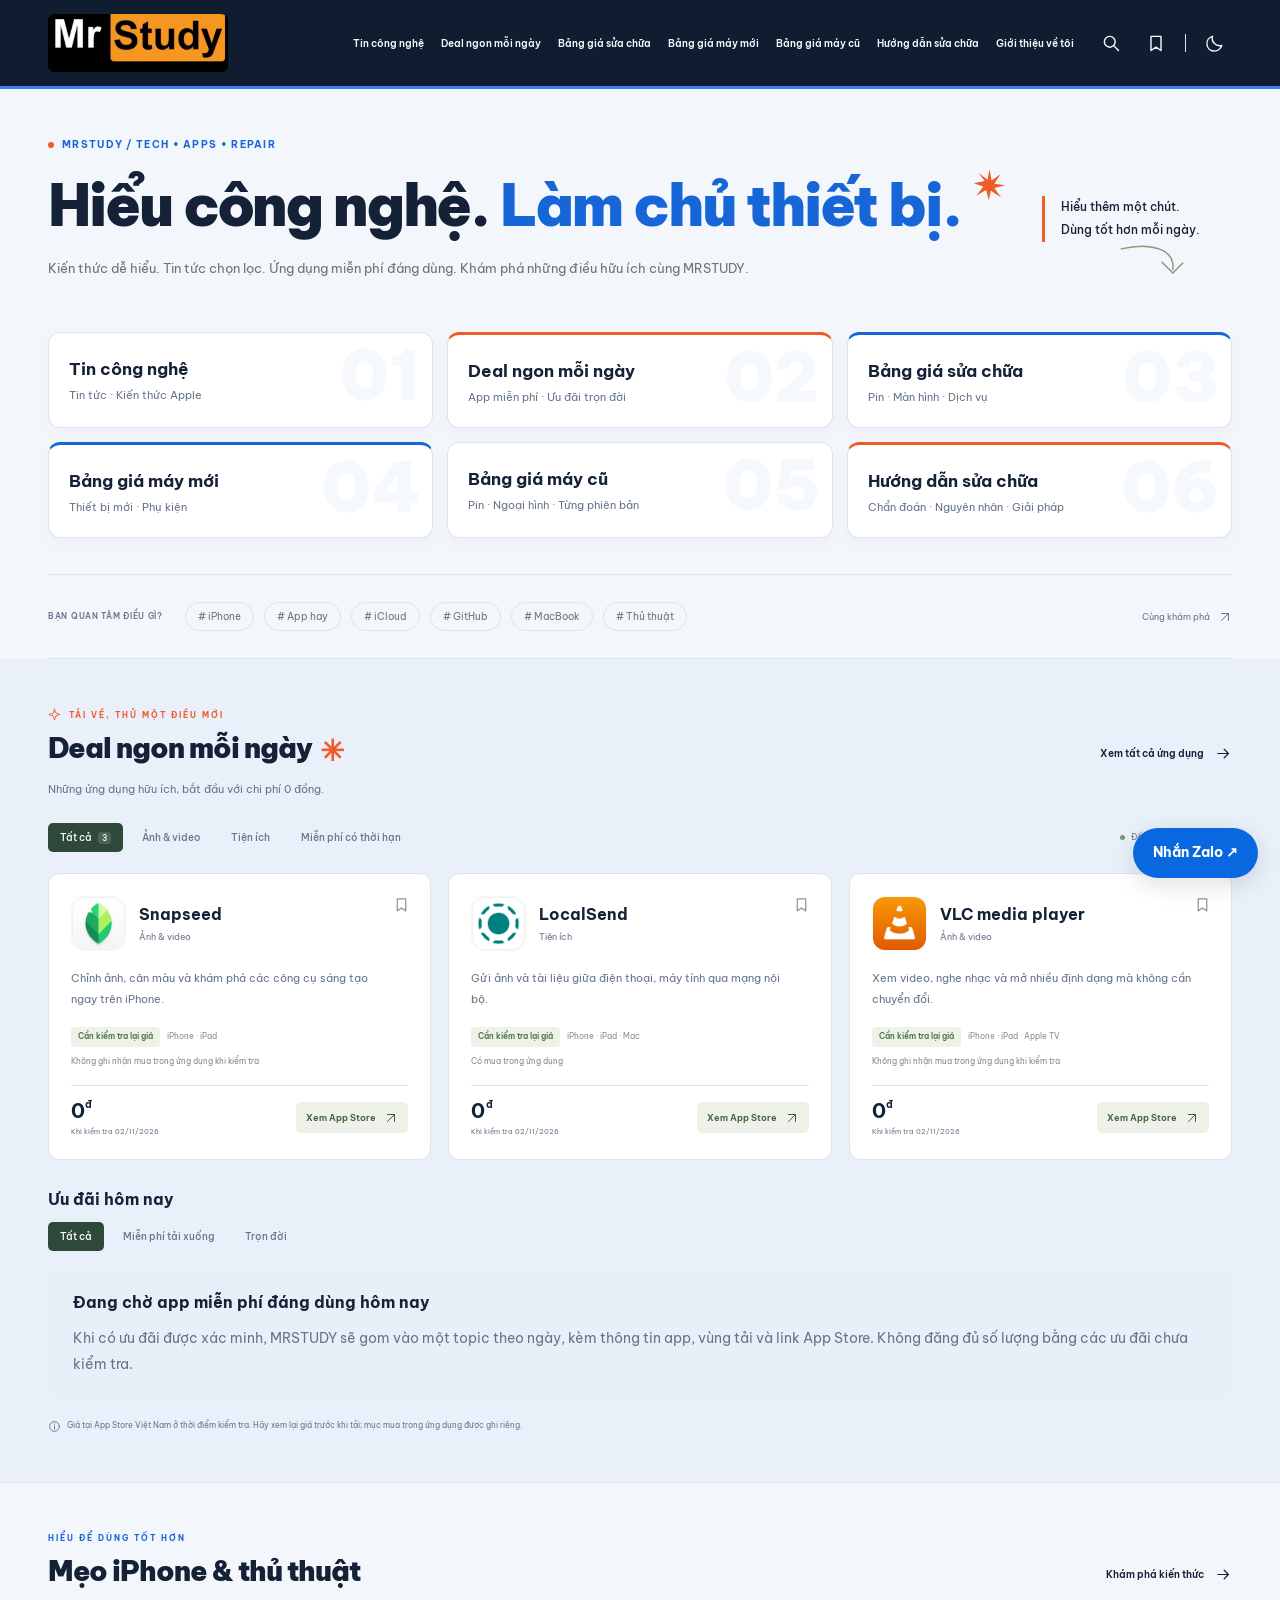
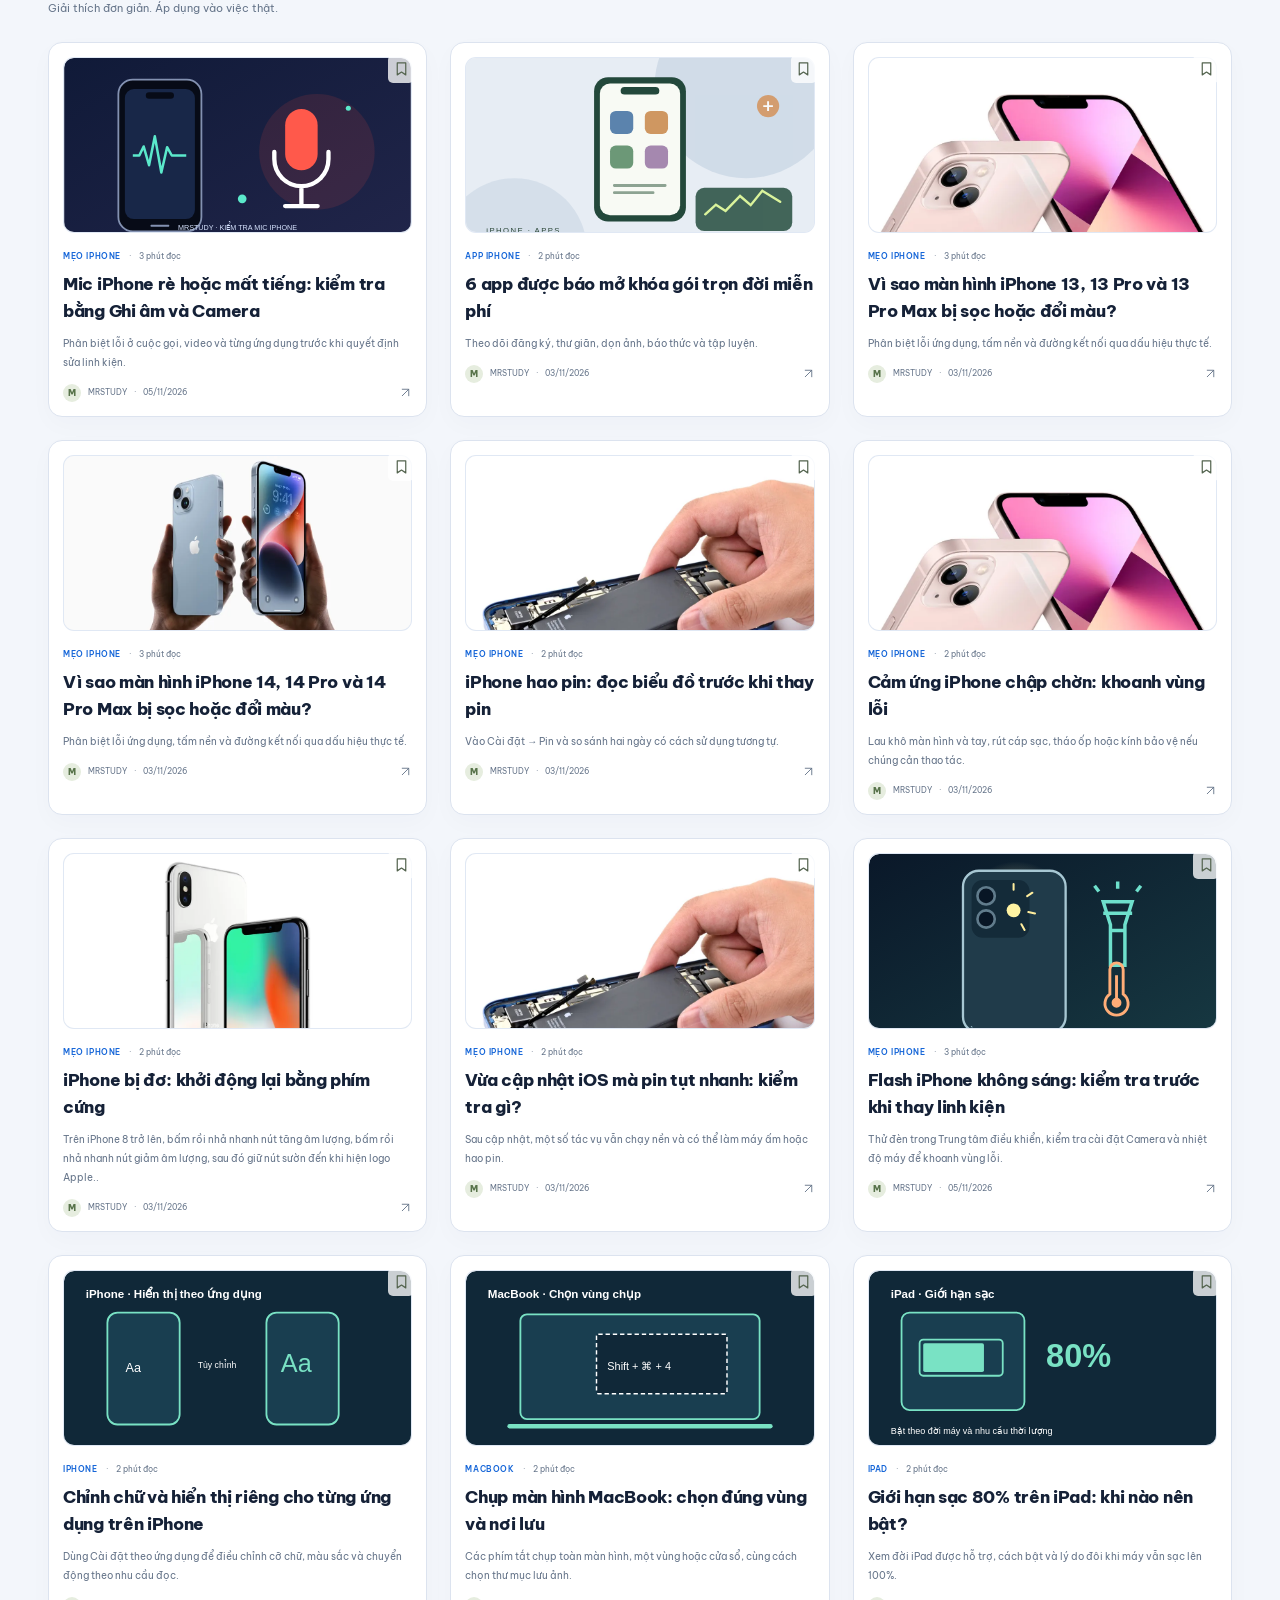
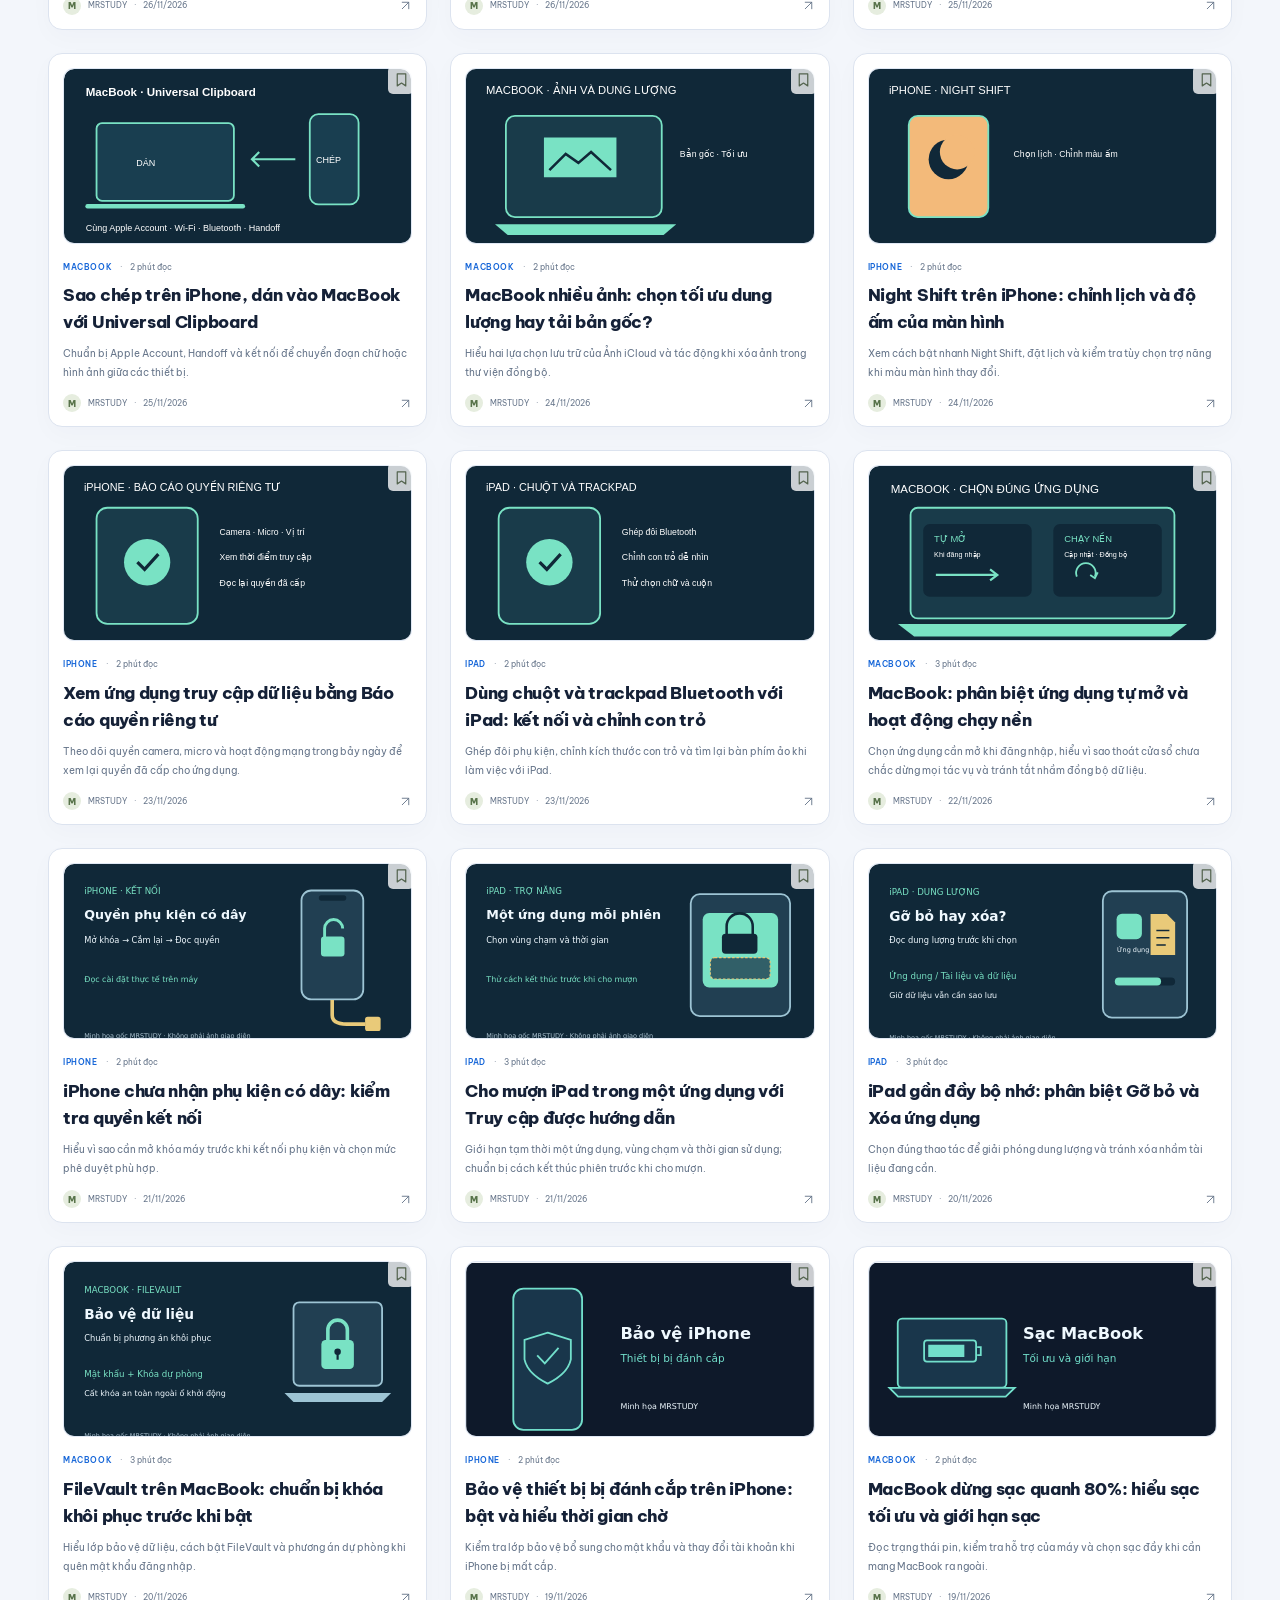
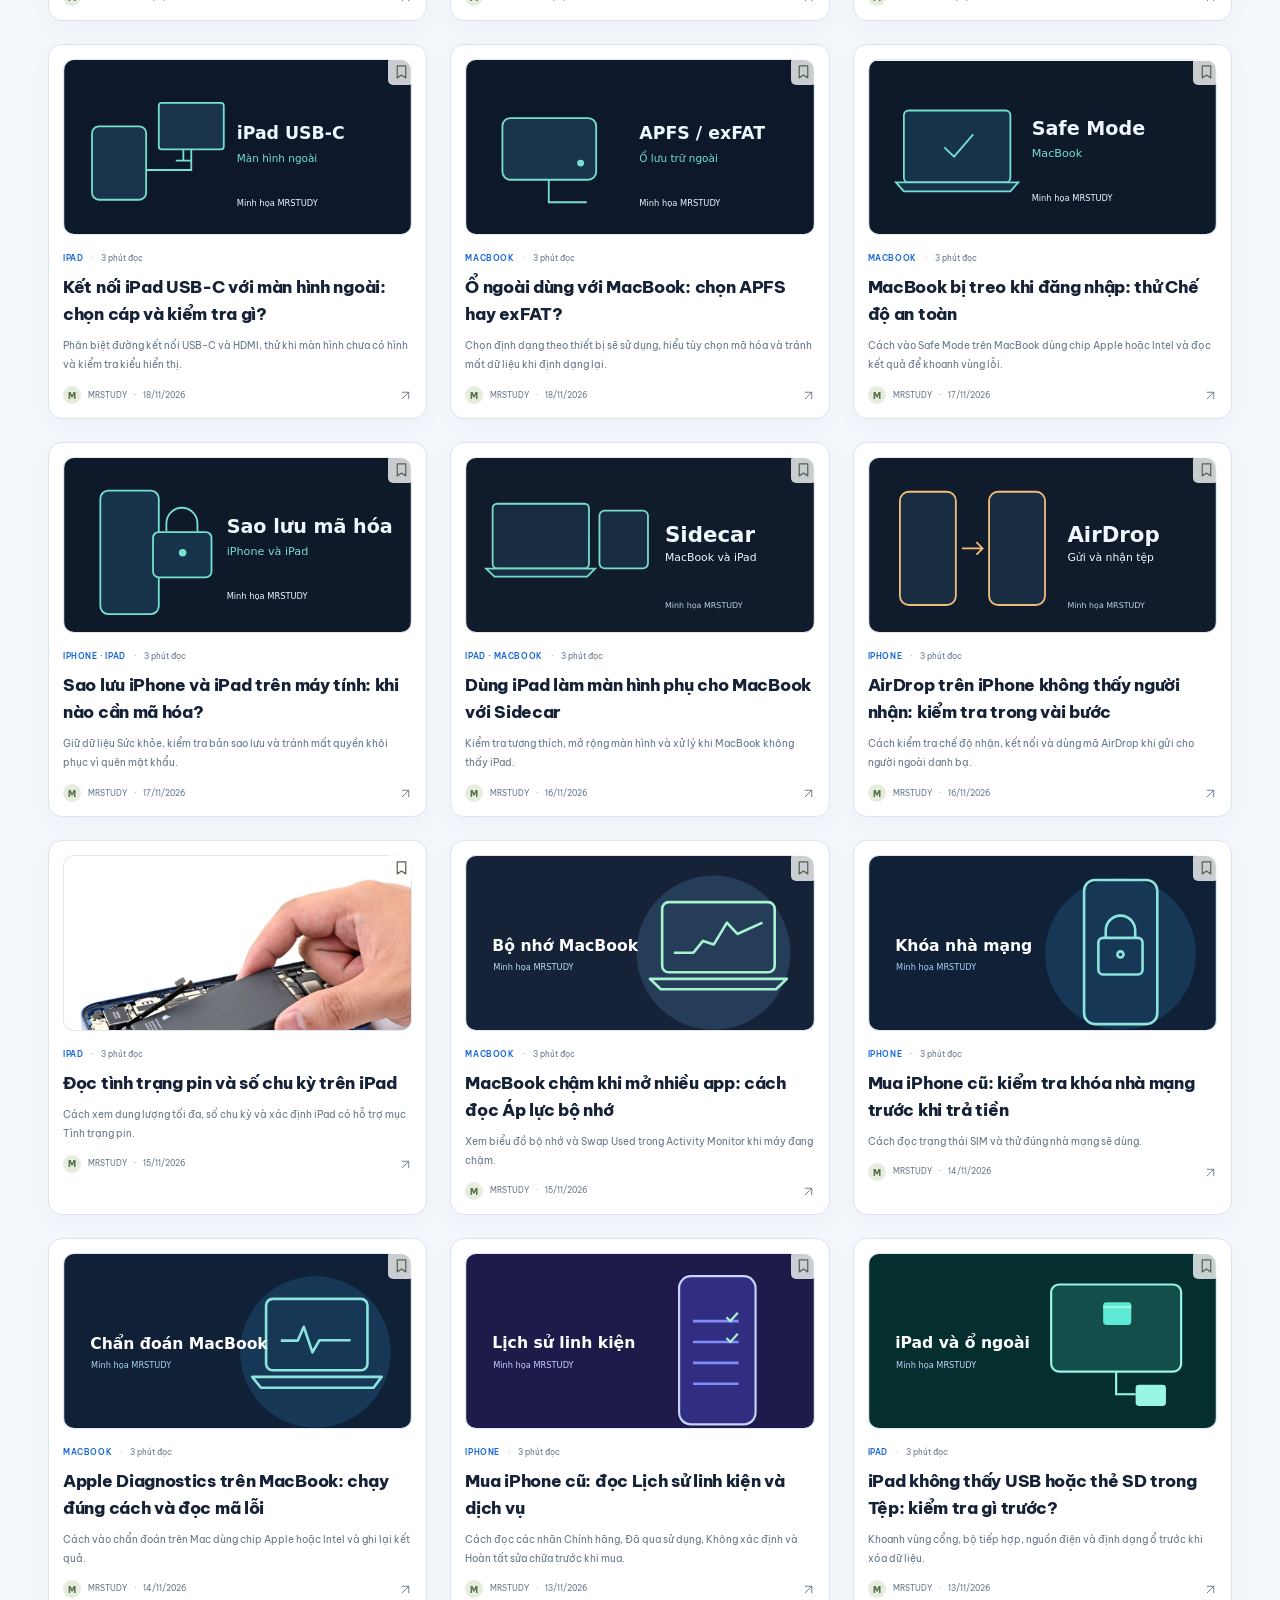
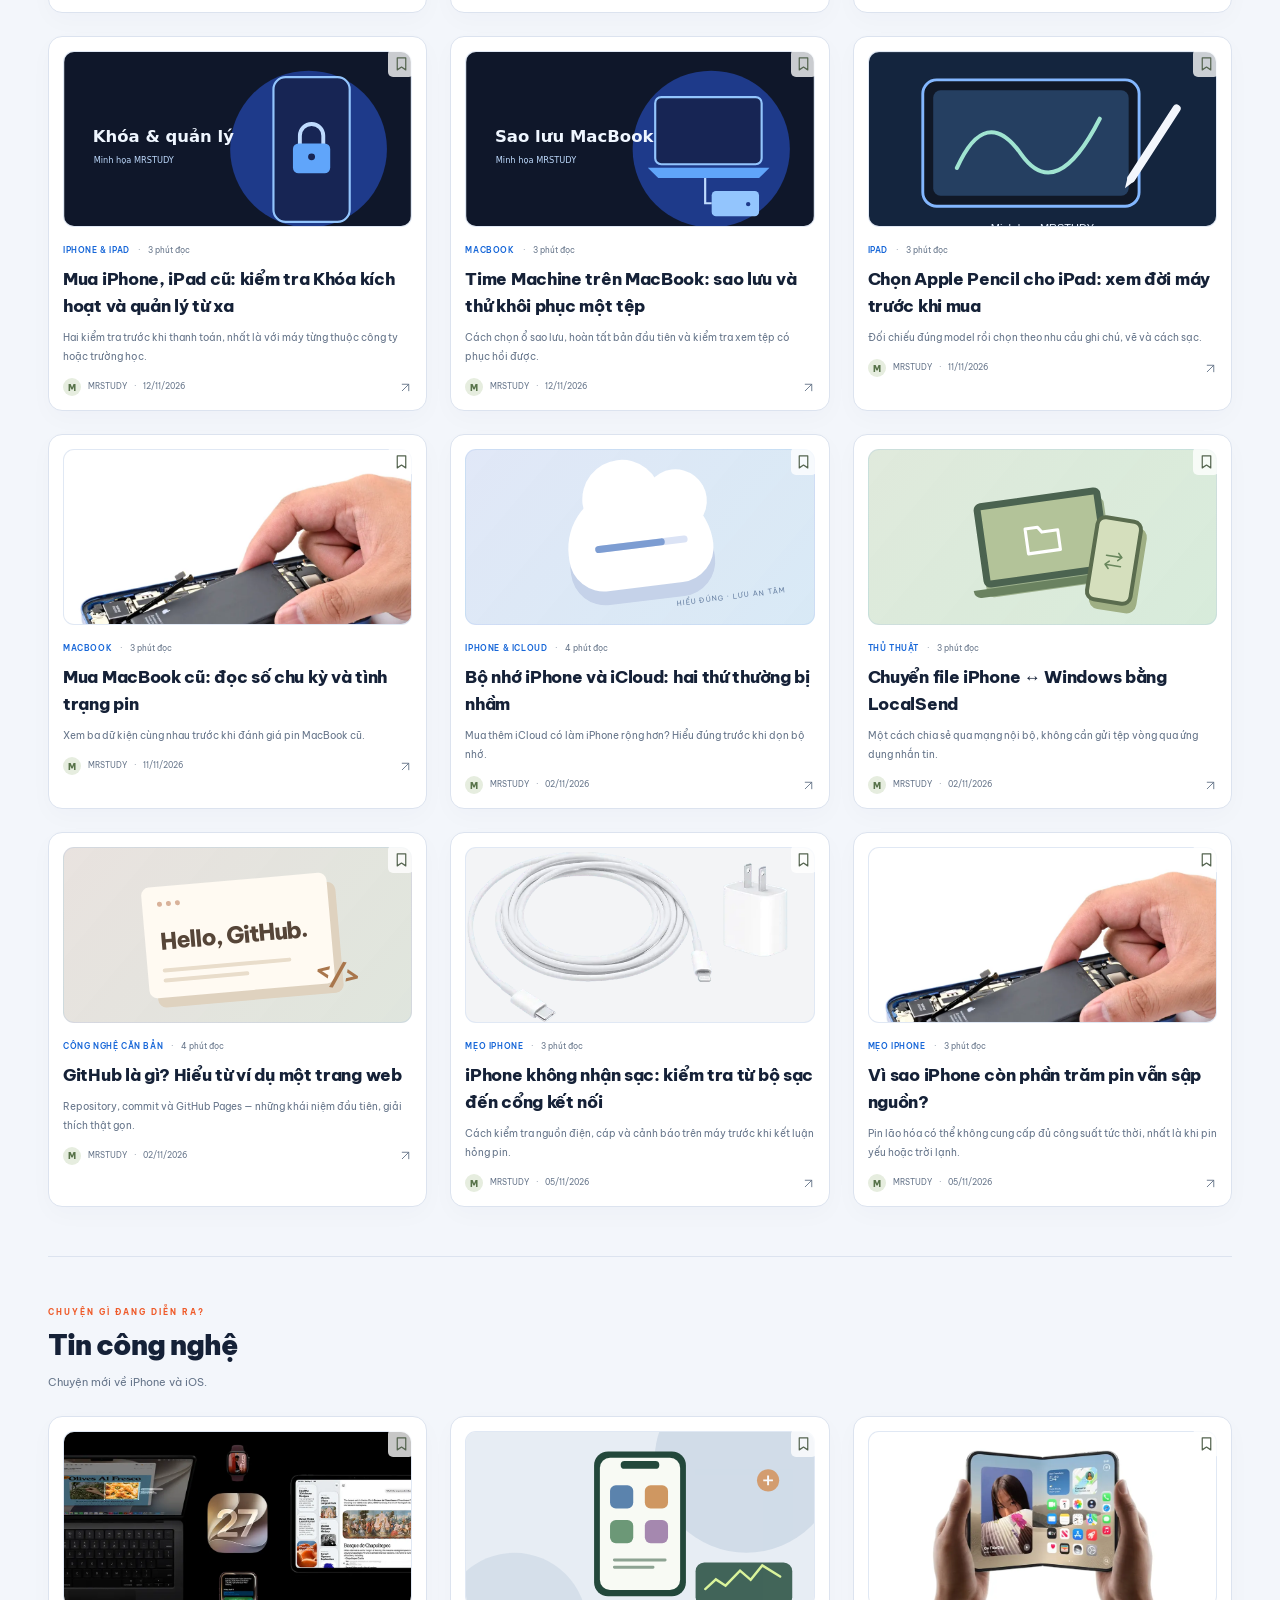
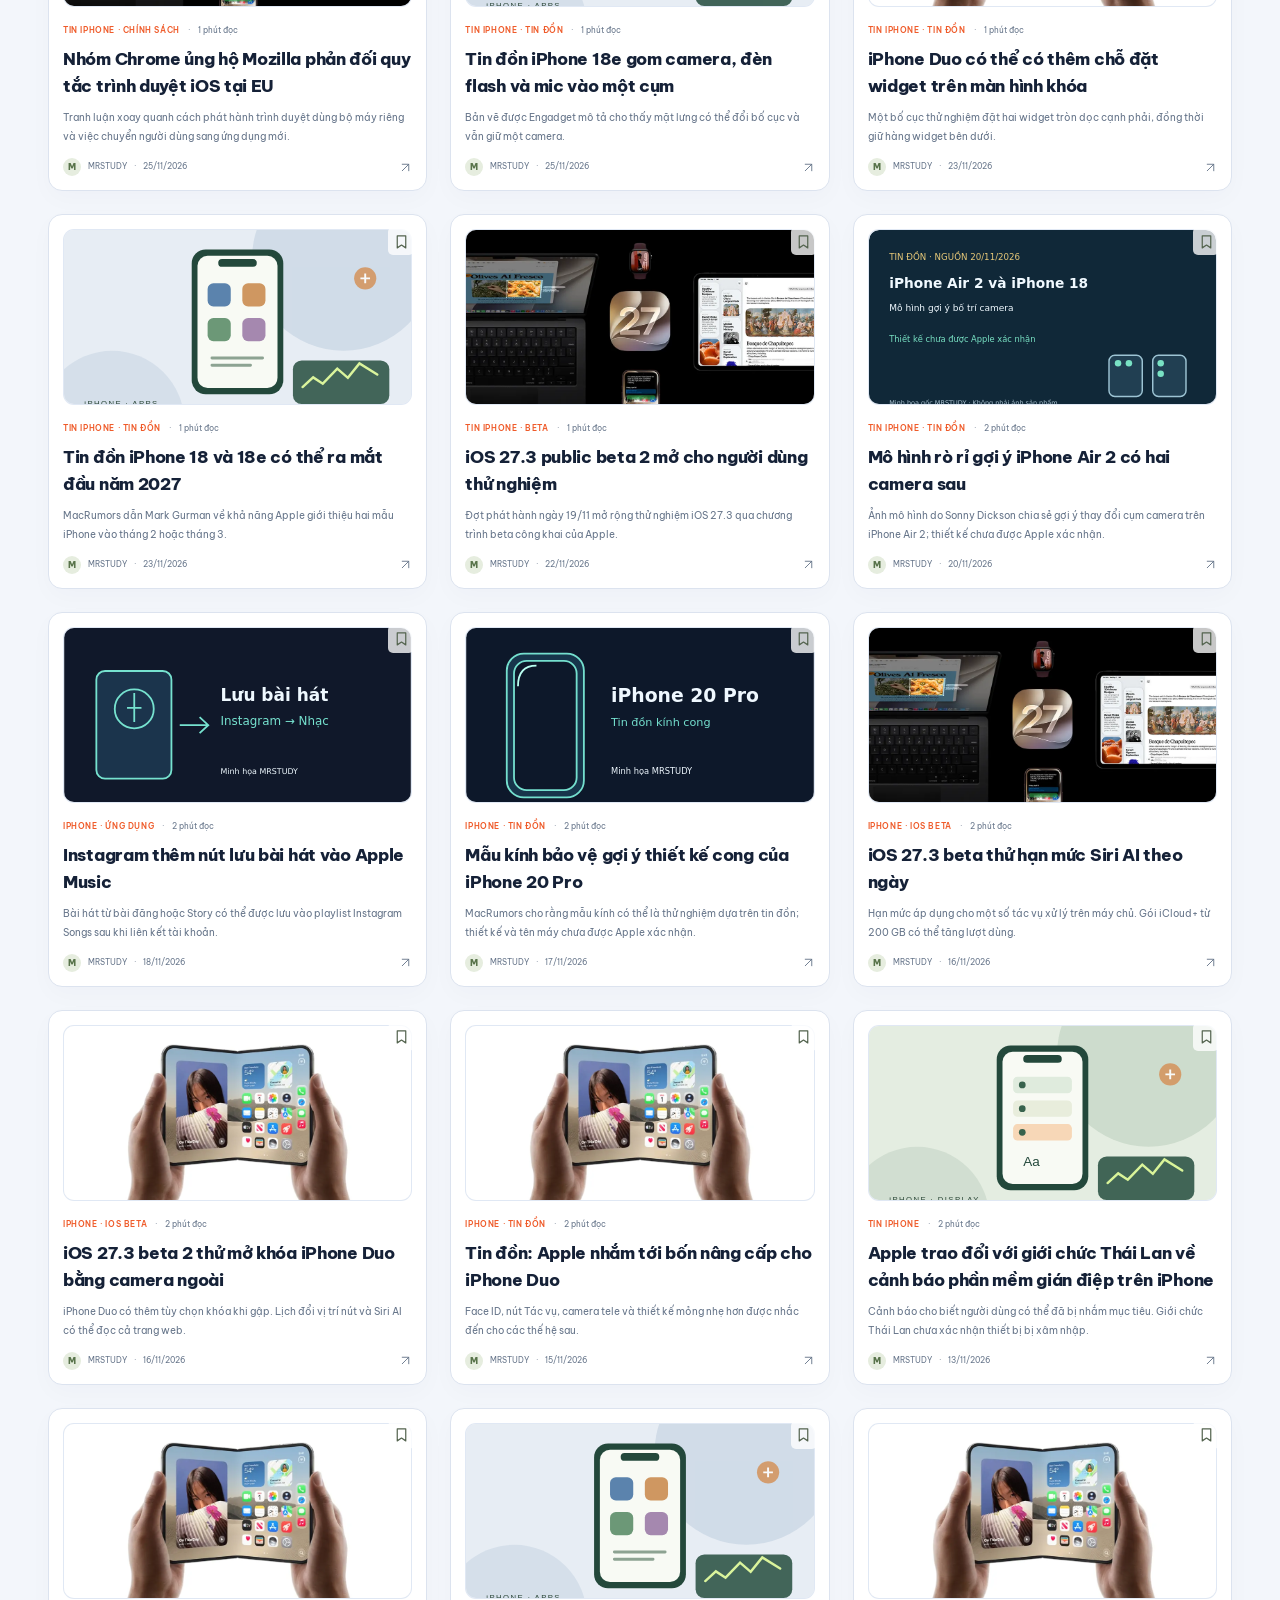
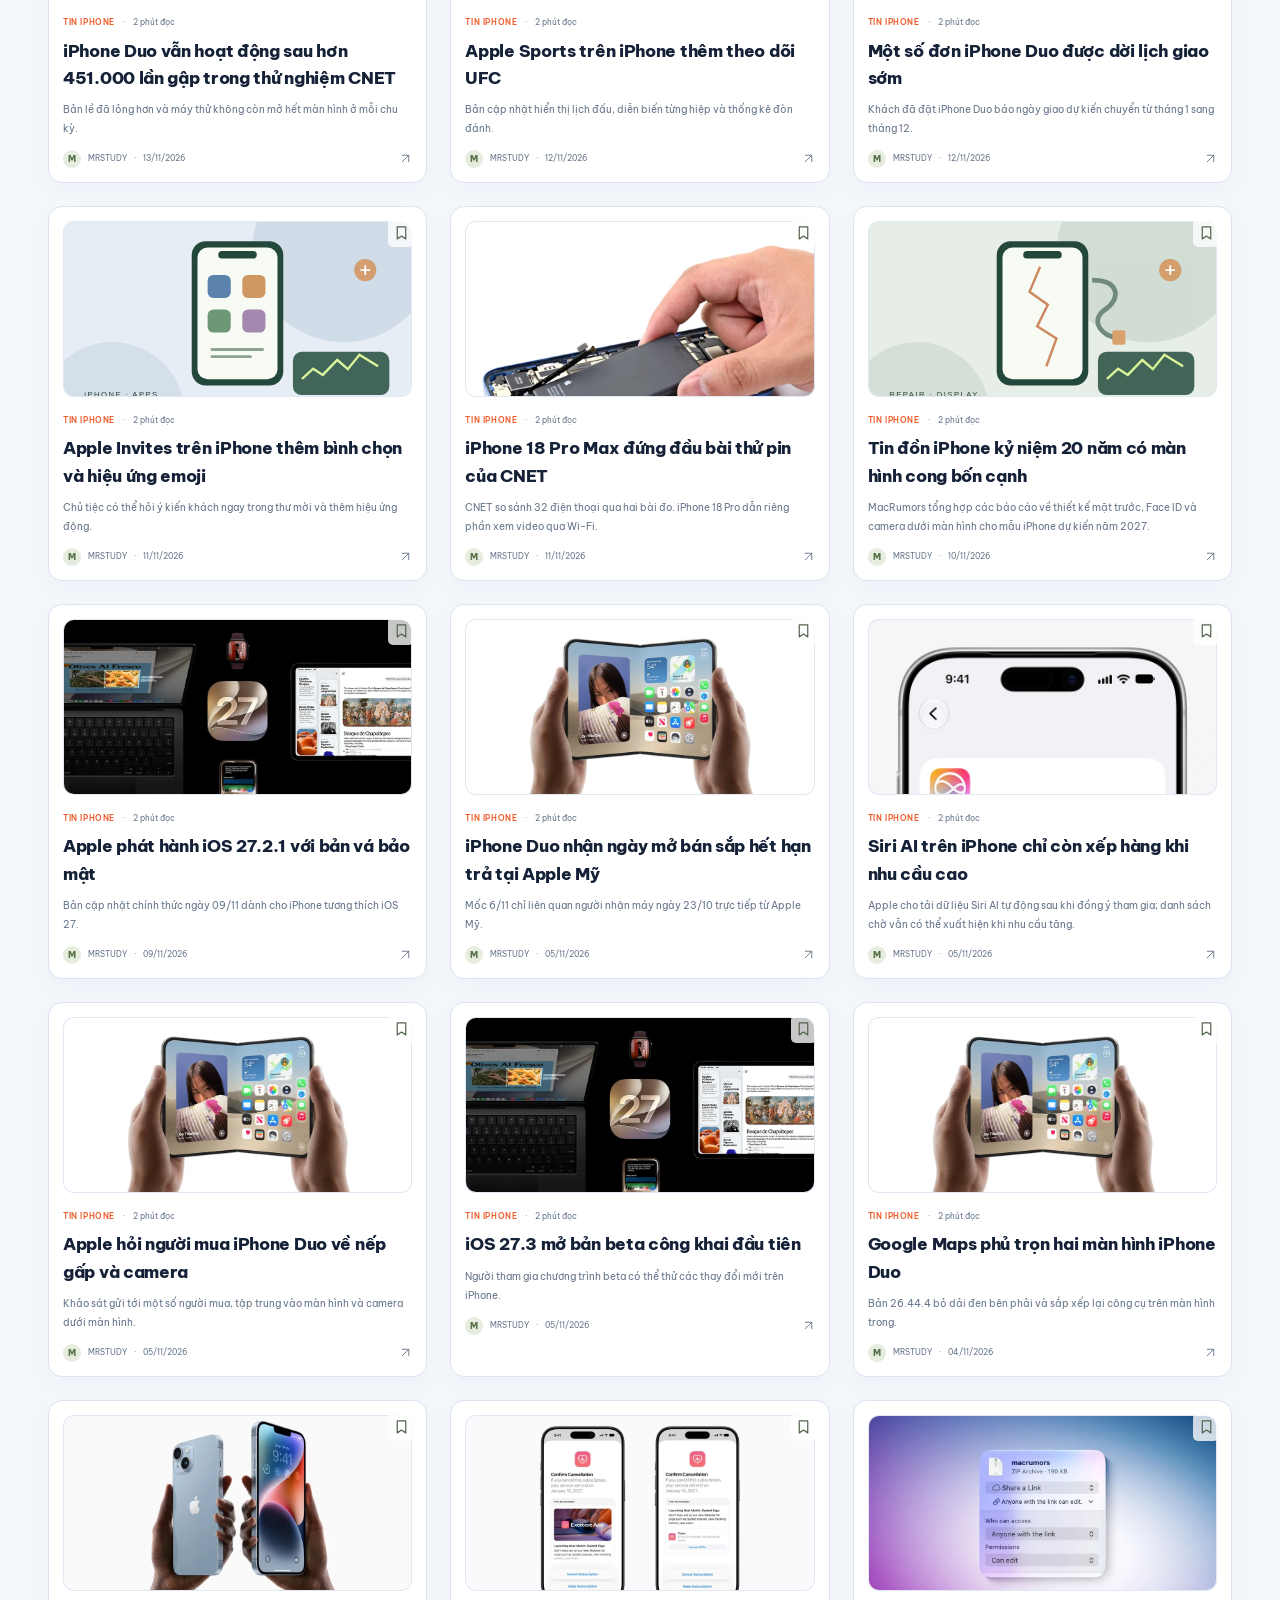
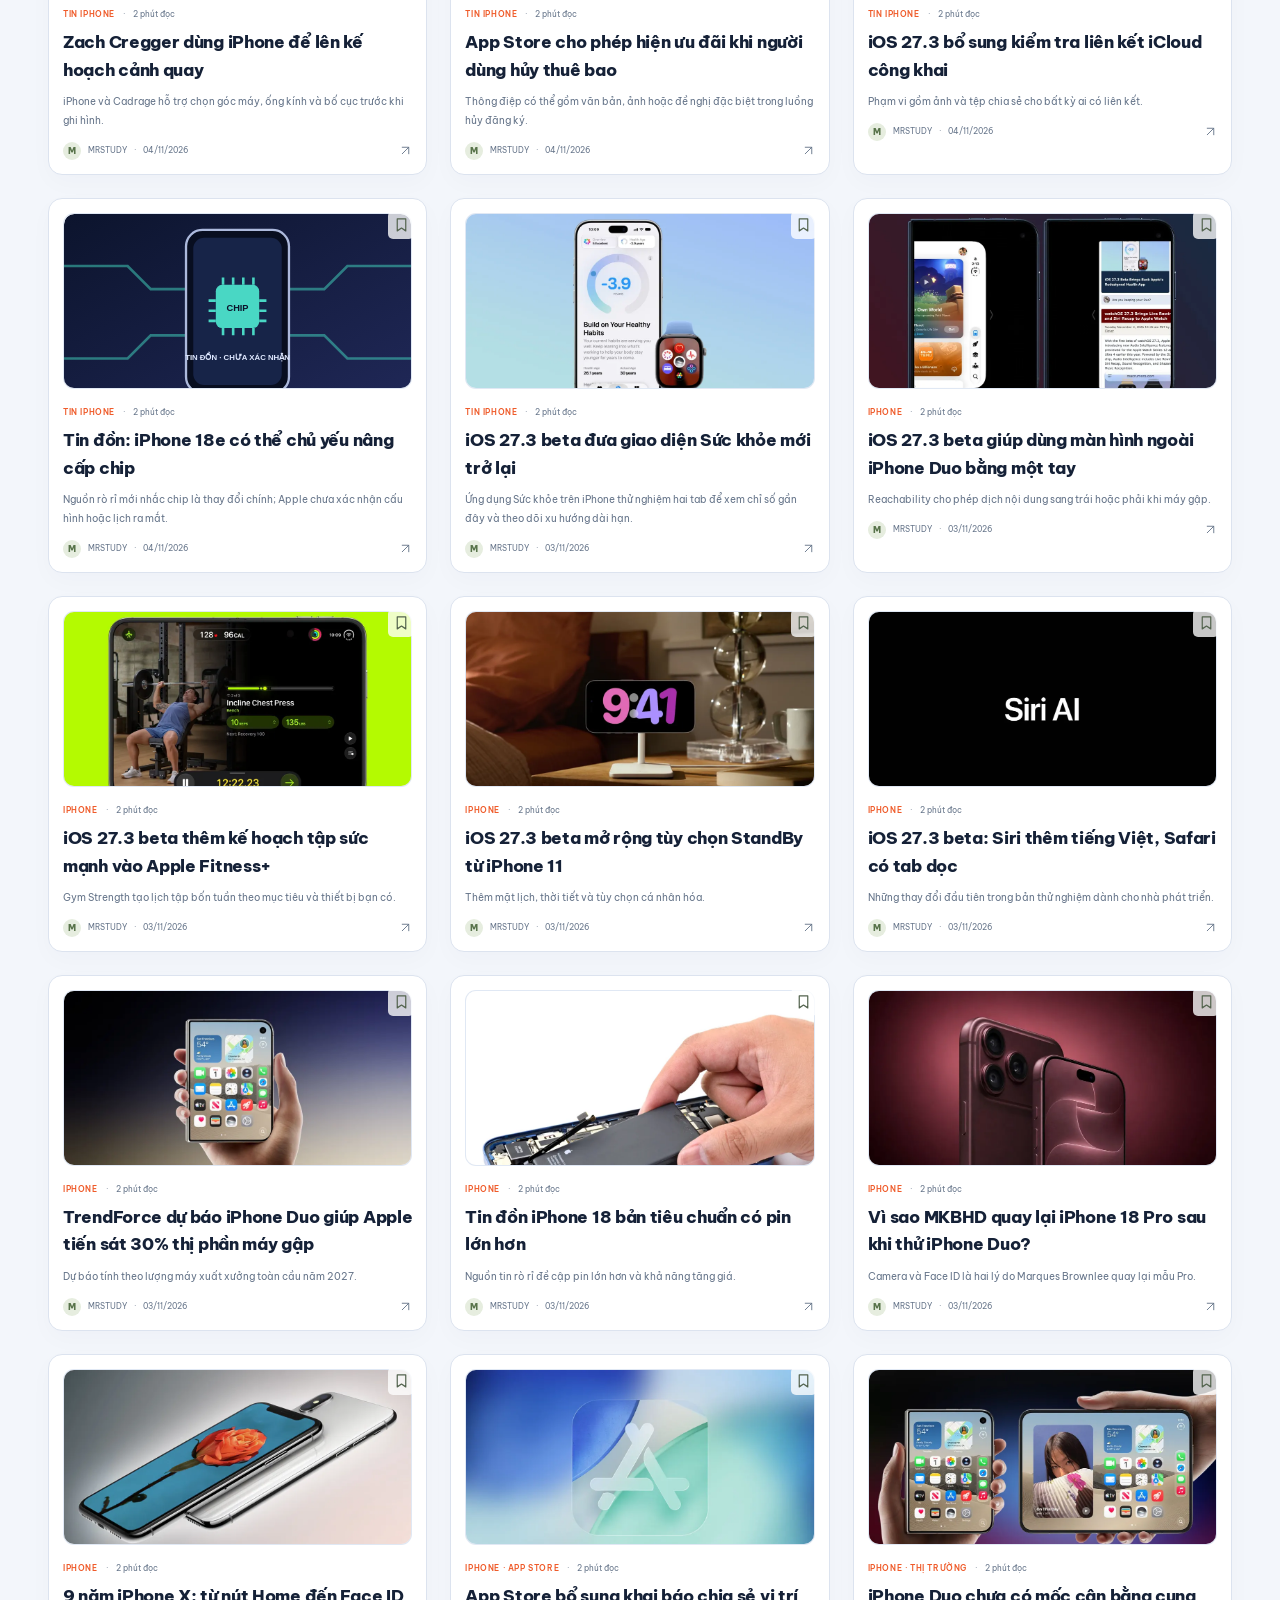
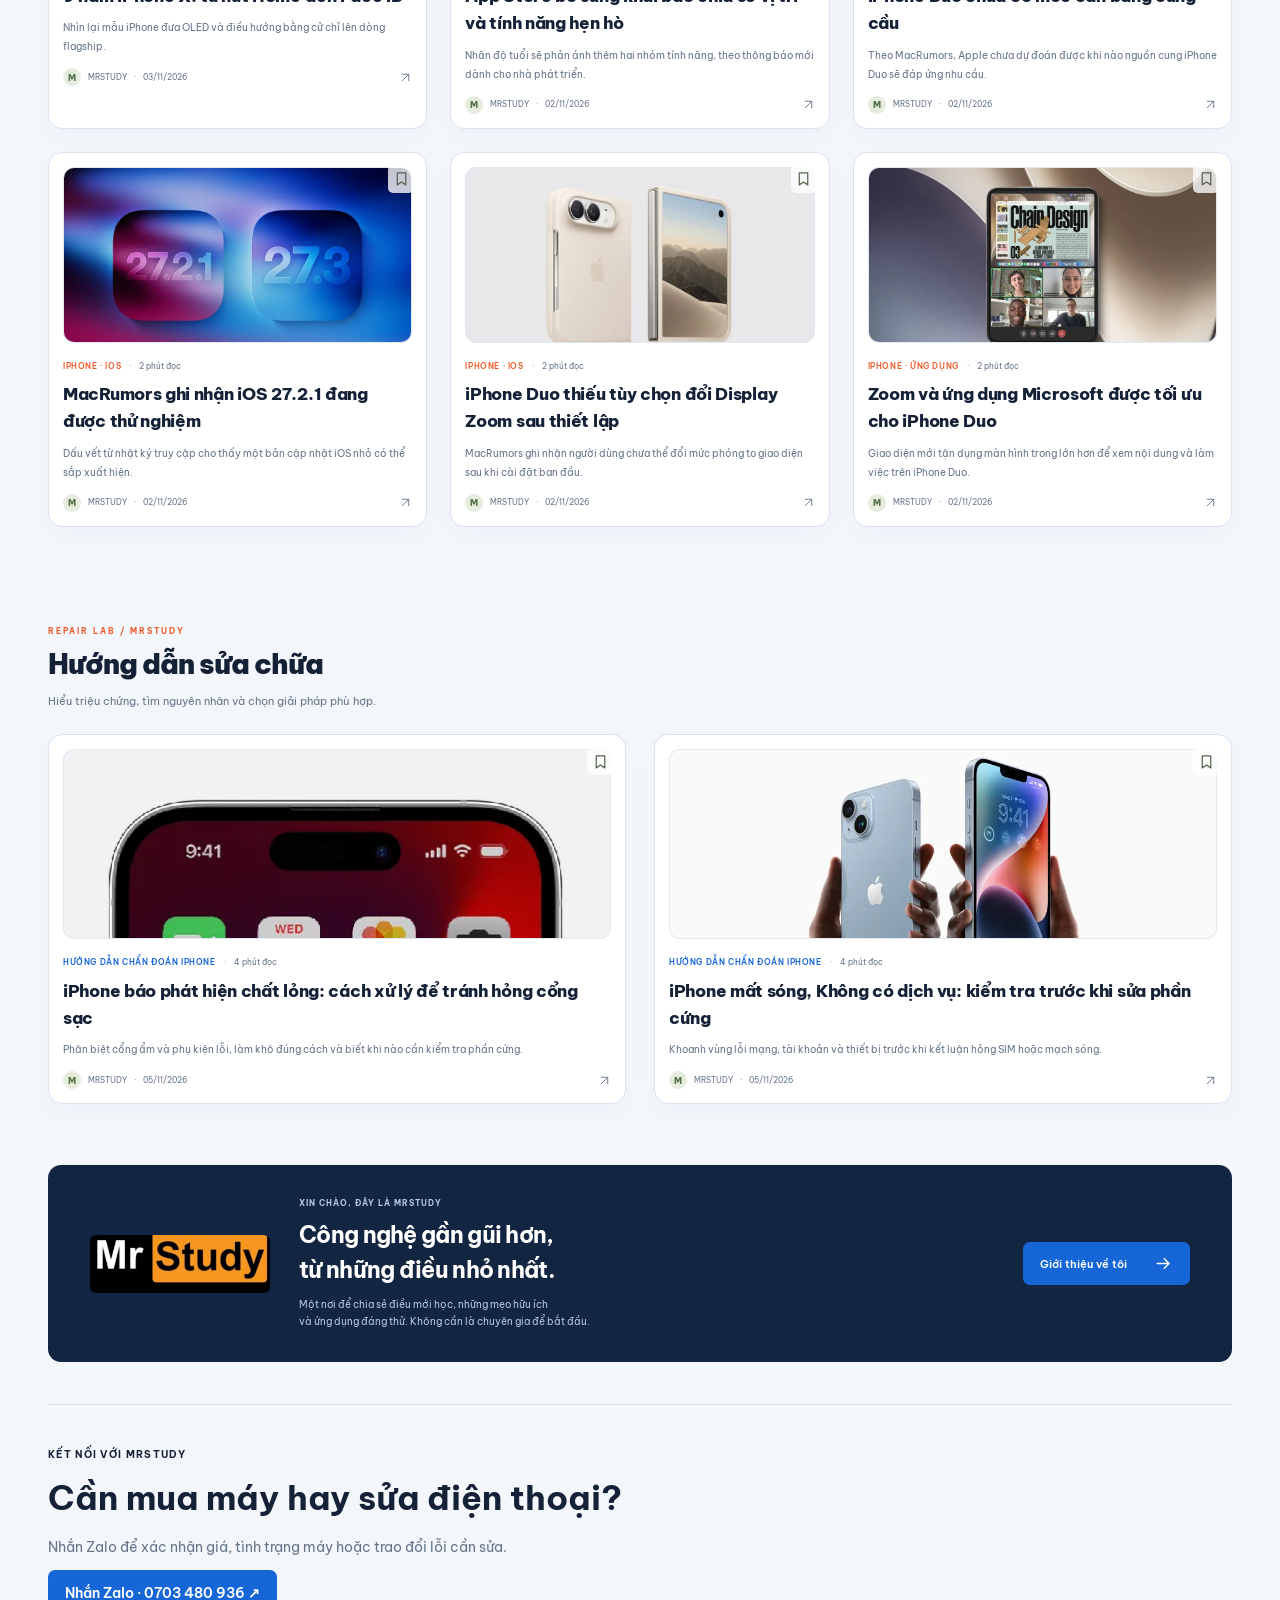
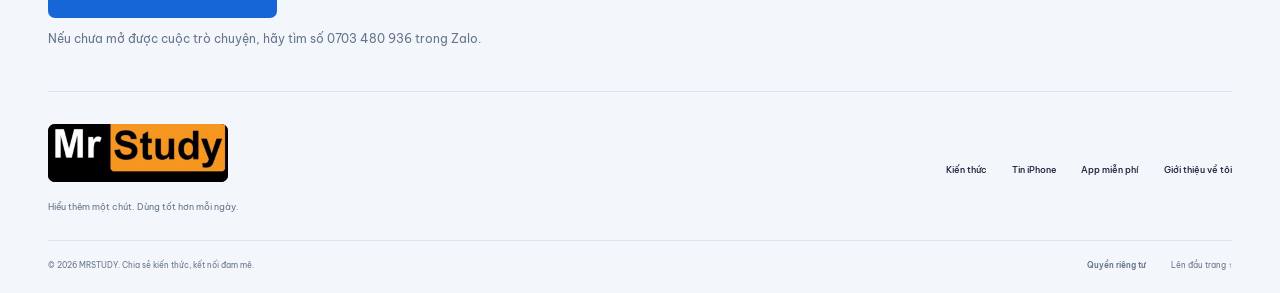
==== commit d81638fe: "Add per-app iPhone display and Mac screenshot knowledge articles" ====
--- a/index.html
+++ b/index.html
@@ -11,7 +11,7 @@
   <title>MRSTUDY — Công nghệ hay, chia sẻ mỗi ngày</title>
   <link rel="icon" href="./assets/favicon.svg" type="image/svg+xml">
   <link rel="stylesheet" href="./style.css?v=5b03ae3e1ca5">
-  <script defer src="./content.js?v=ef4fc90fc5f6"></script>
+  <script defer src="./content.js?v=f0cce9ff3e30"></script>
   <script defer src="./phone-content.js?v=985e9a3b9e06"></script>
   <script defer src="./deal-rules.js?v=82db136805c2"></script>
   <script defer src="./app.js?v=7533ddf79393"></script>
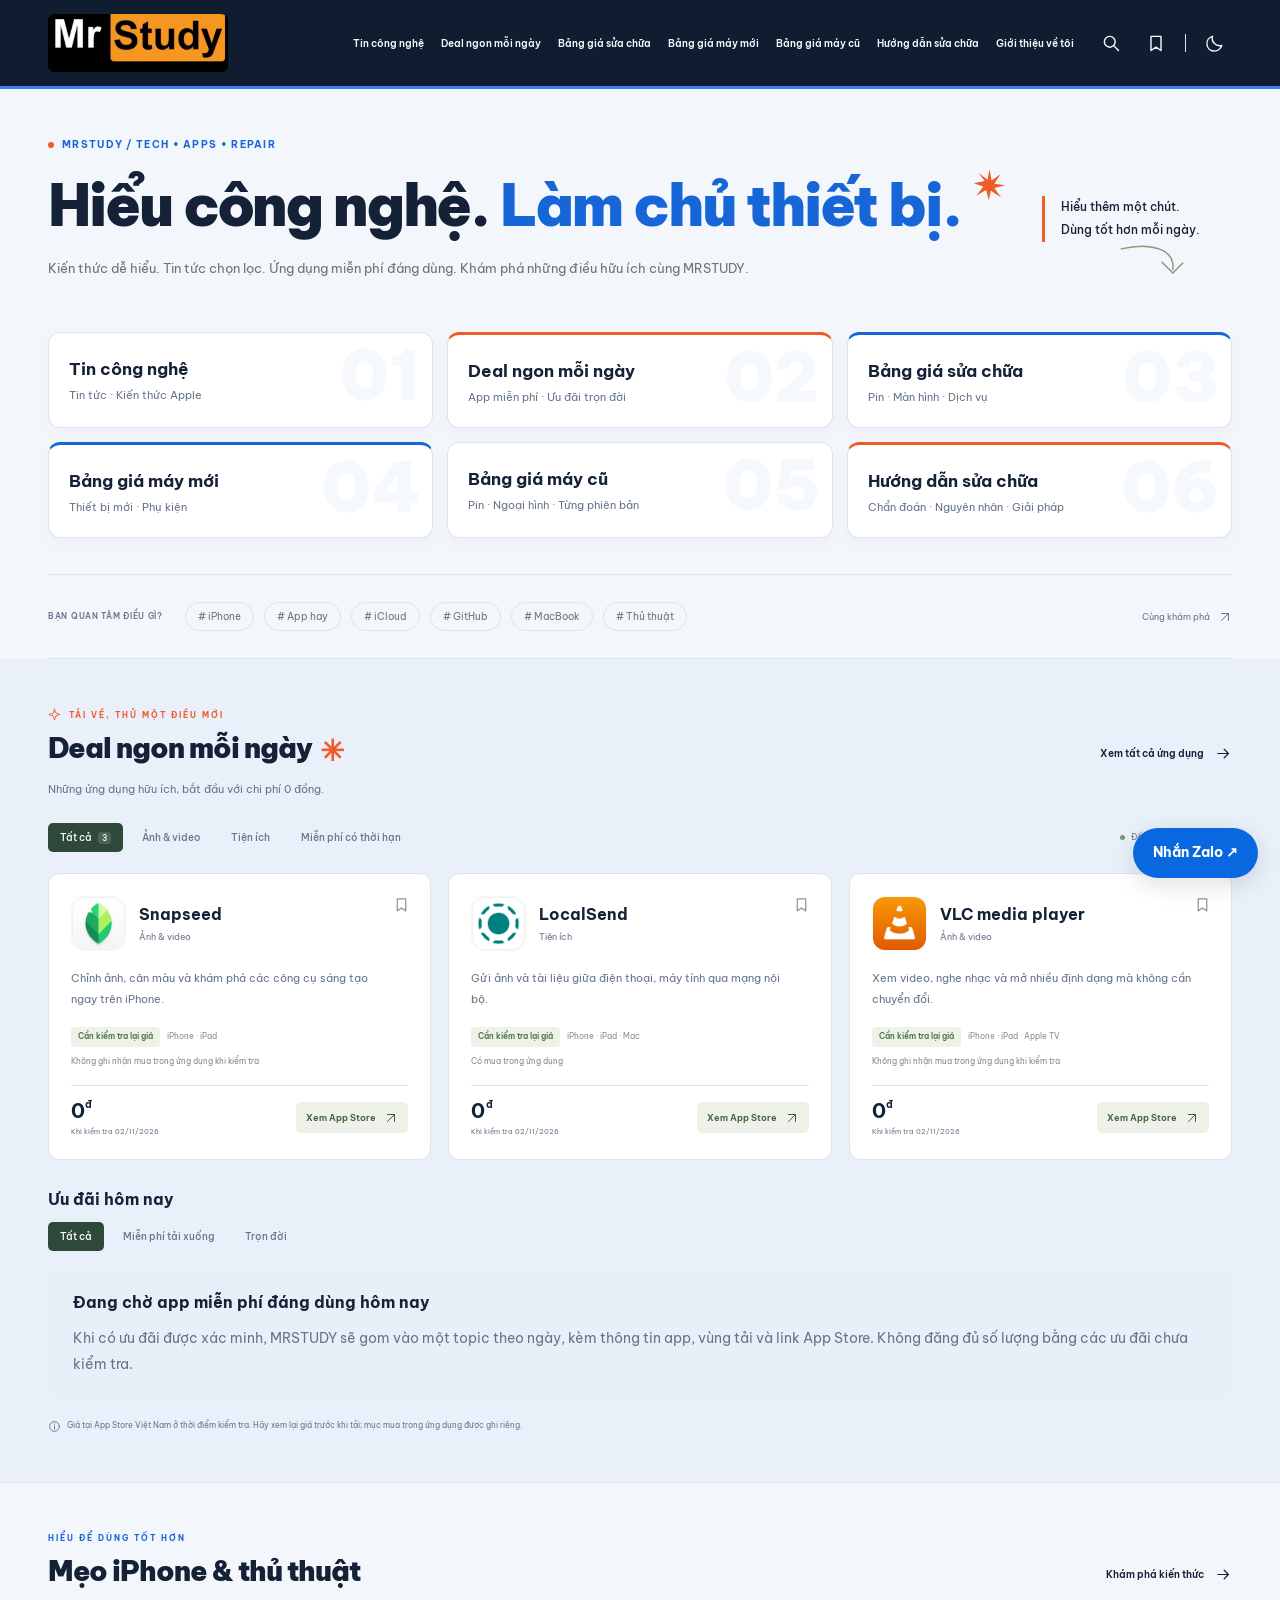
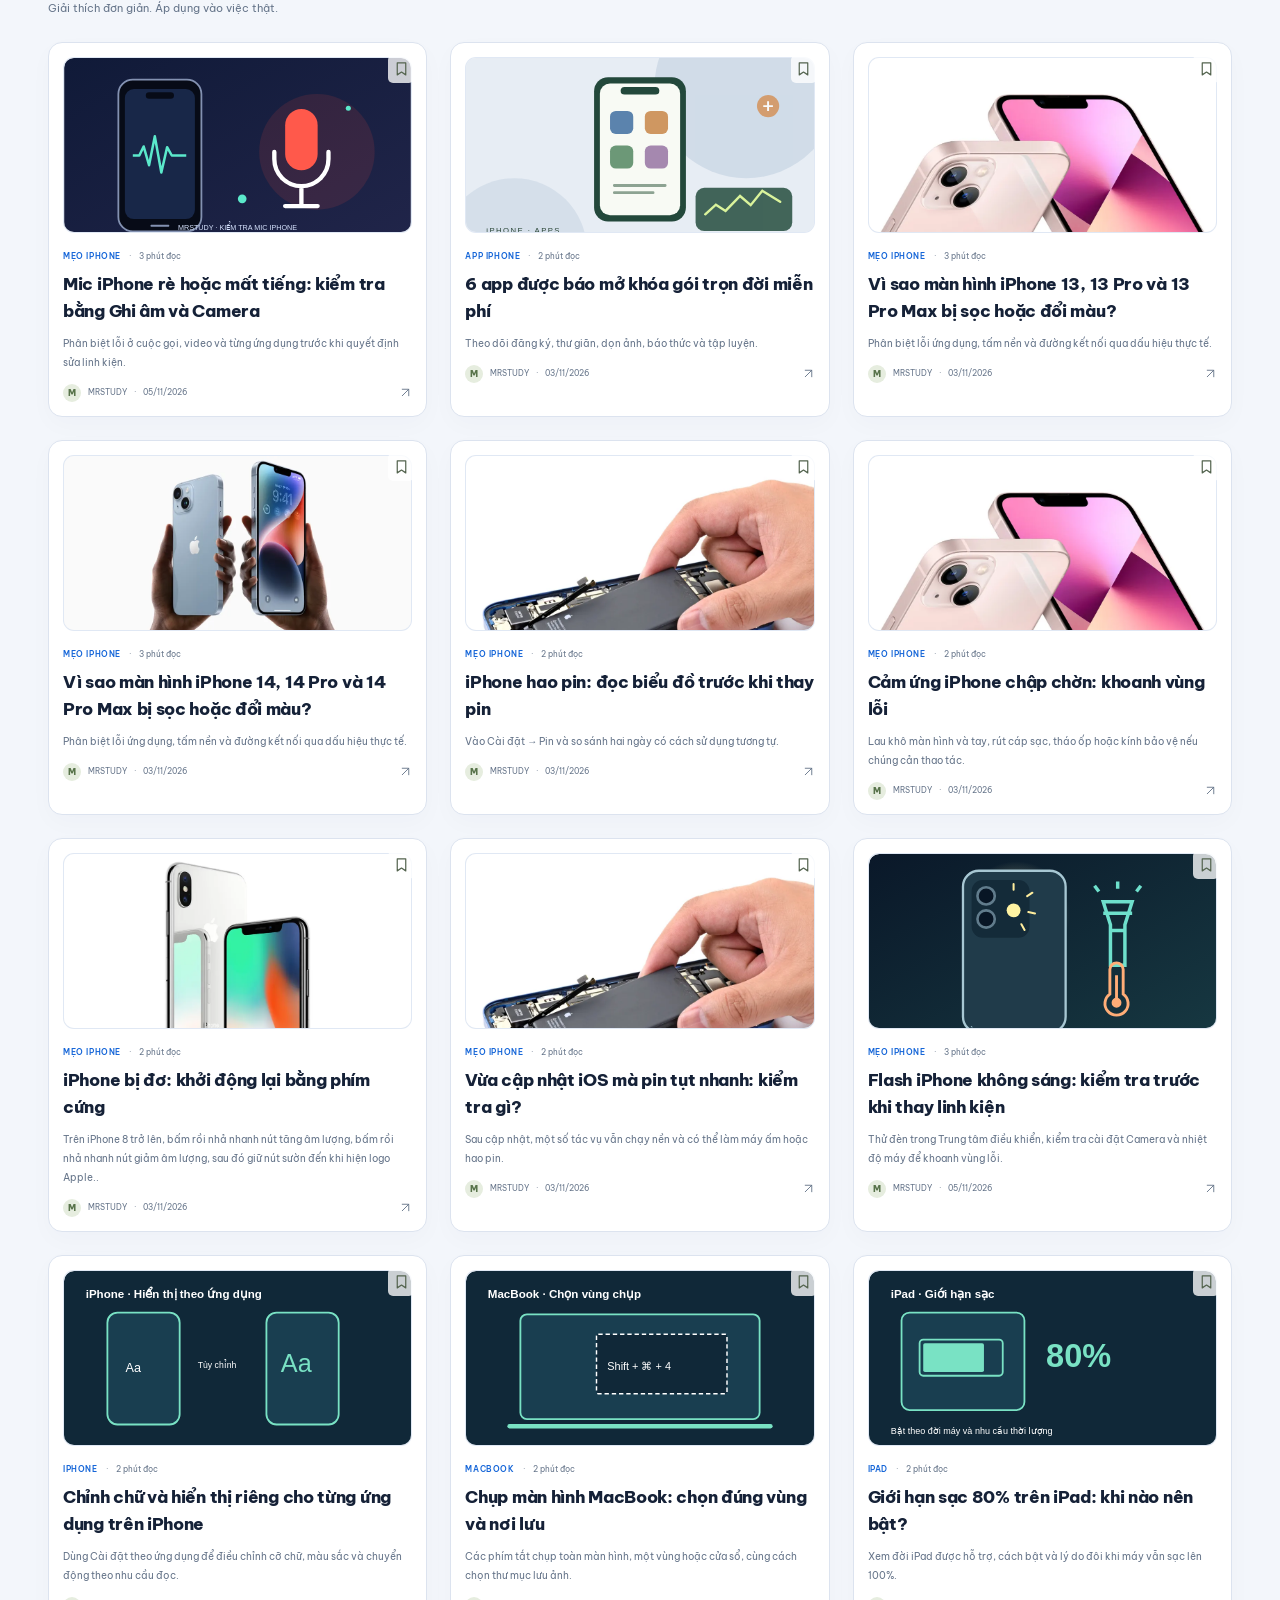
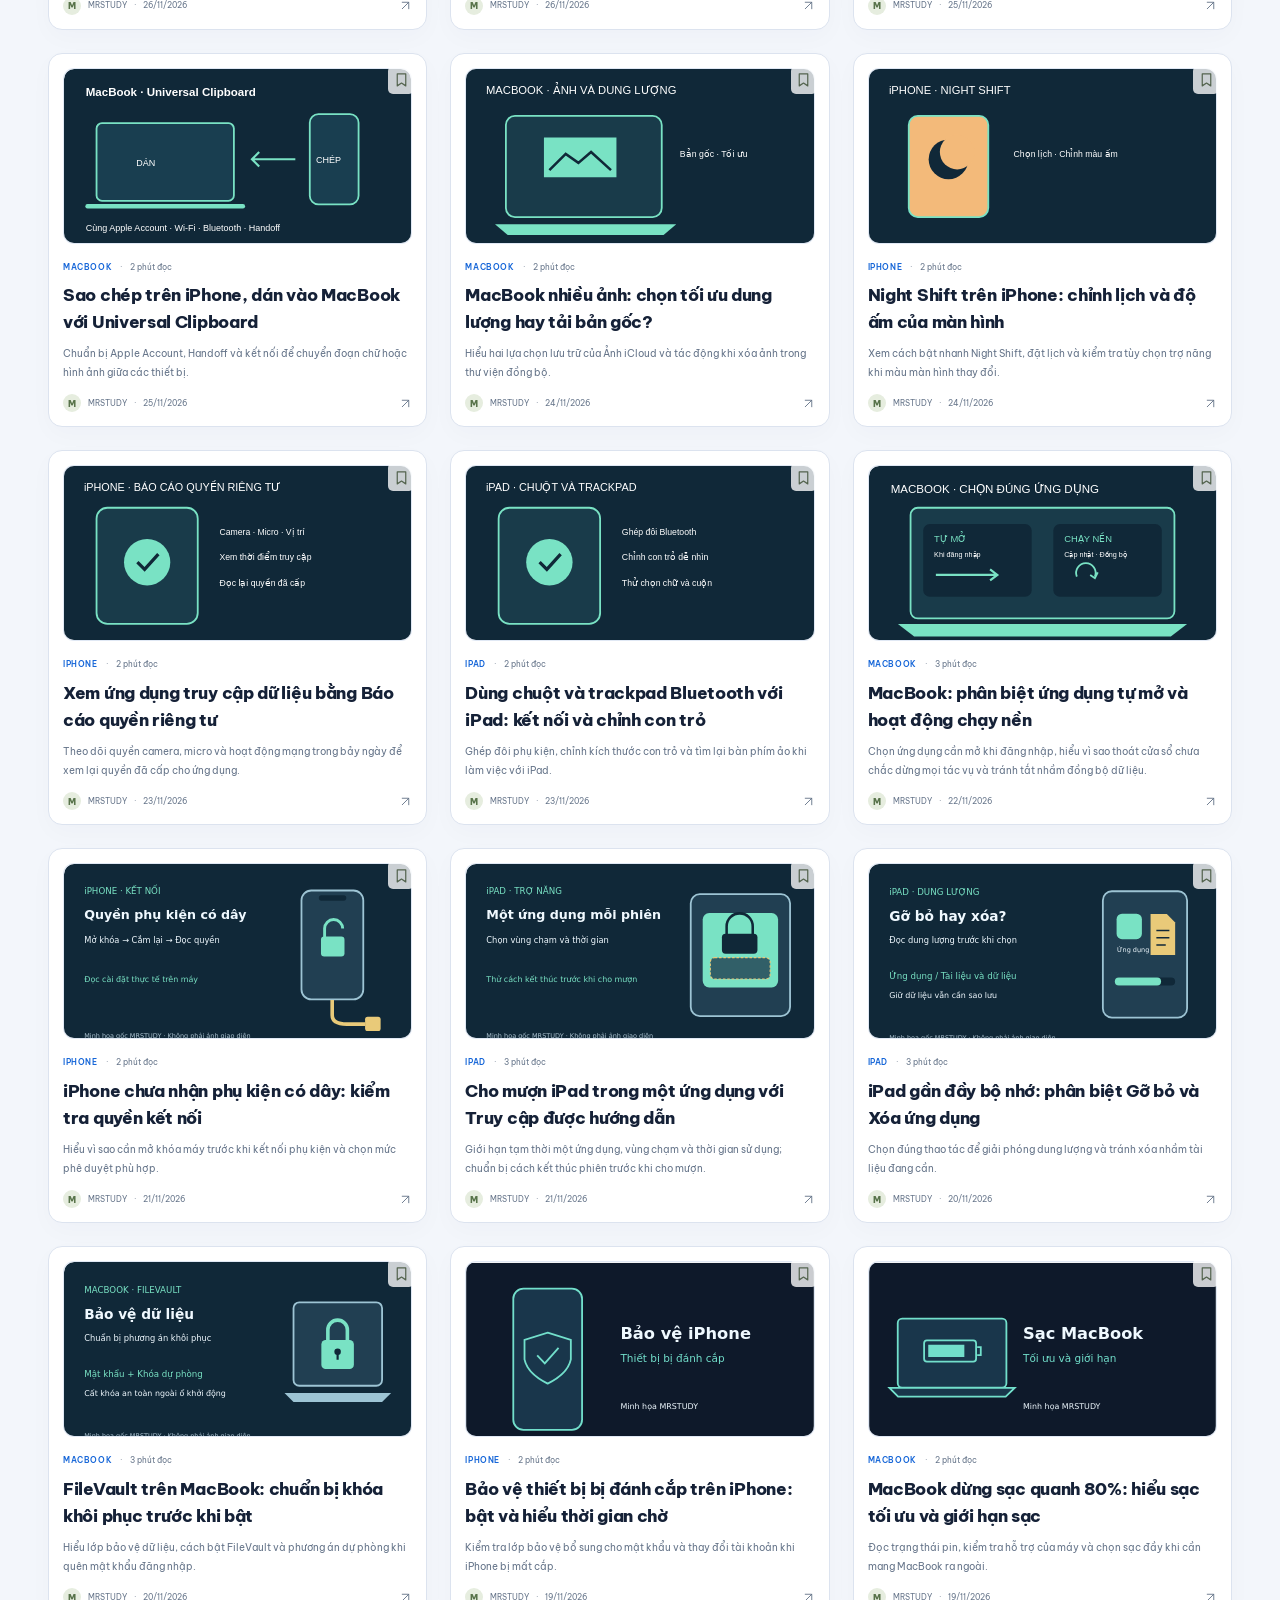
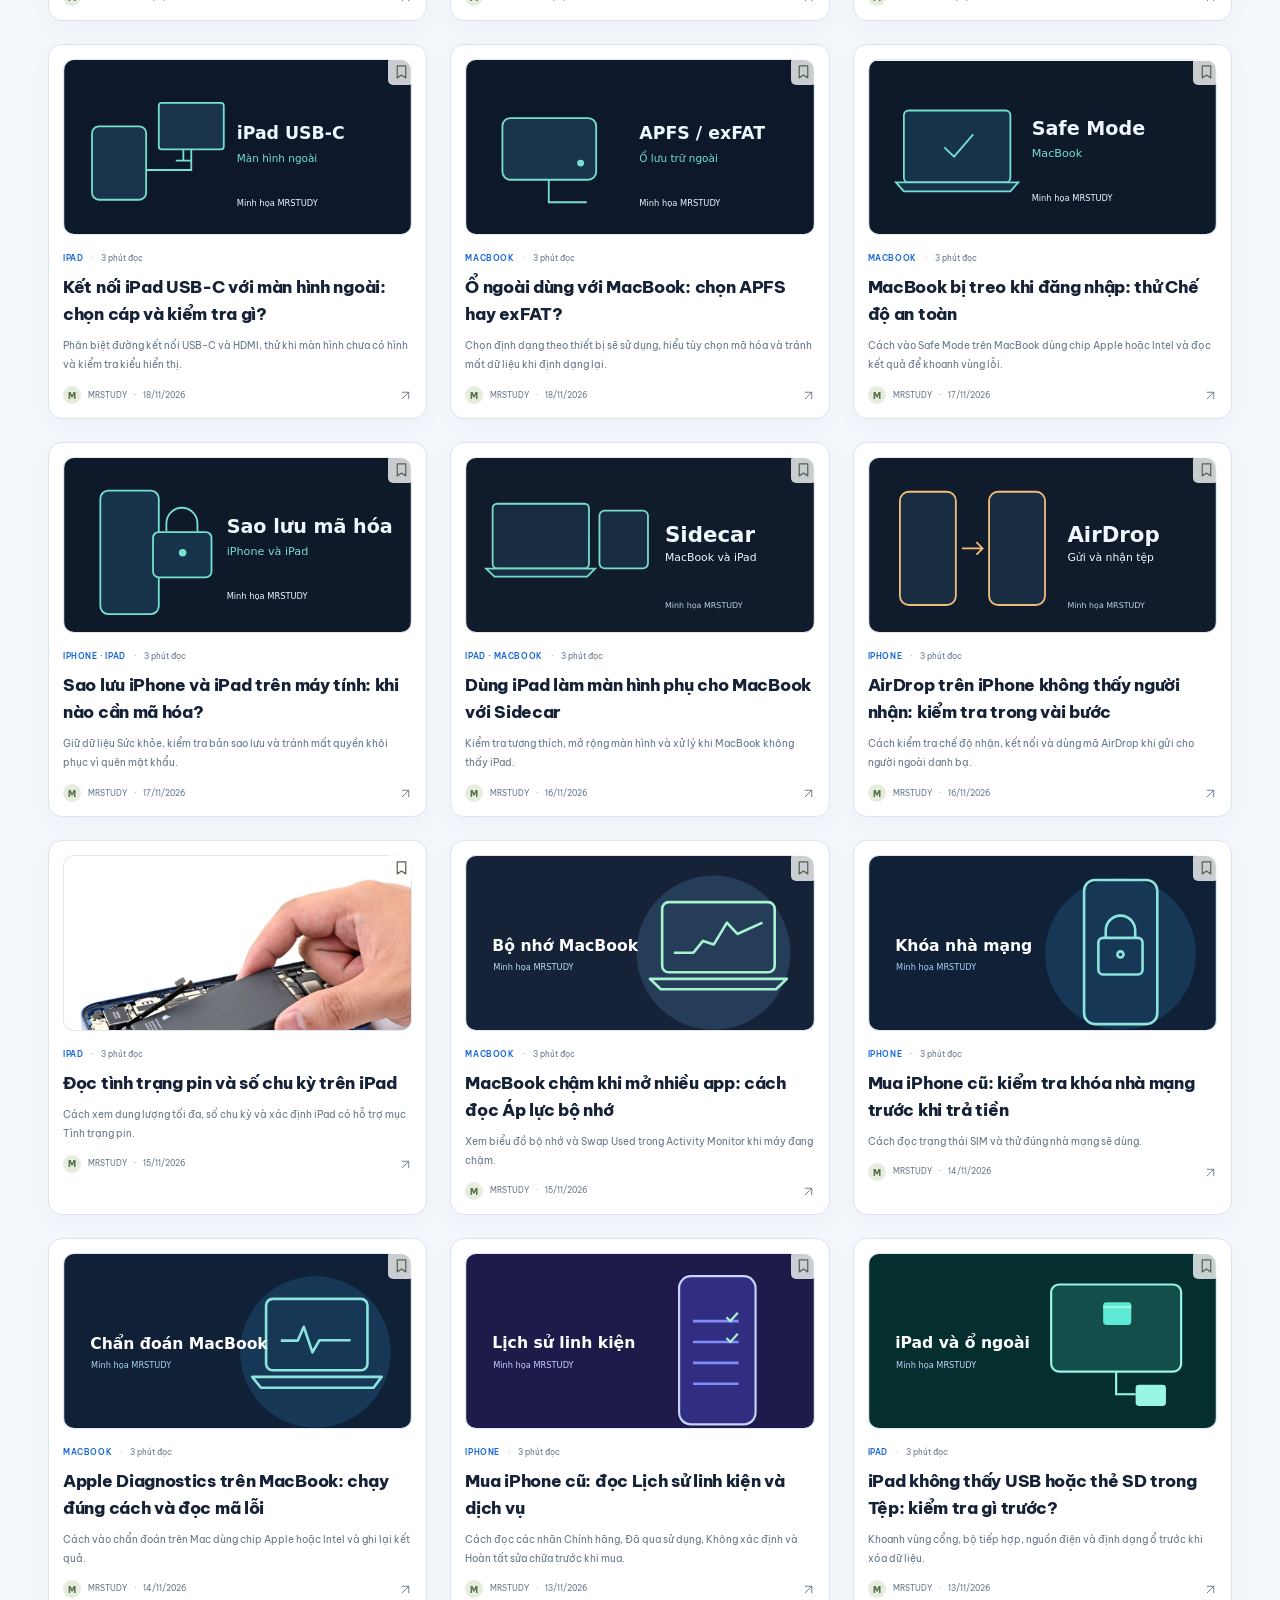
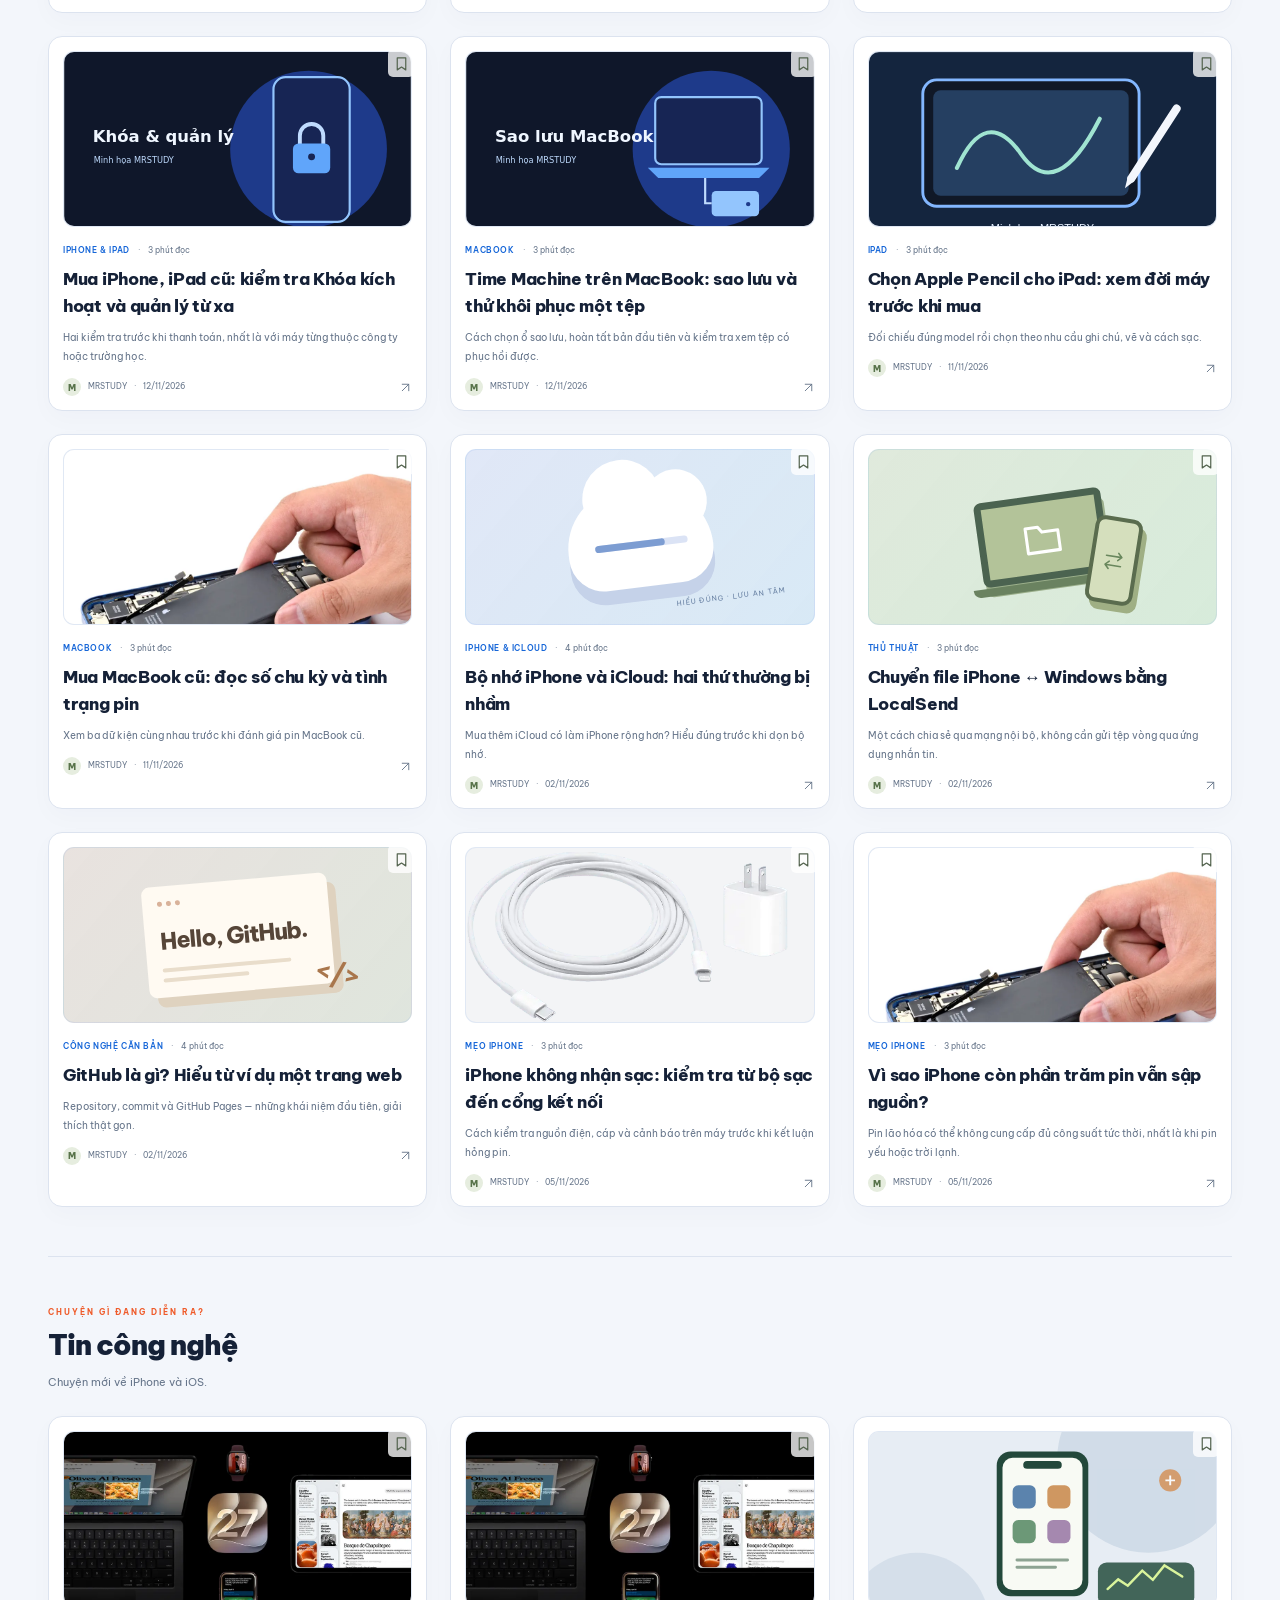
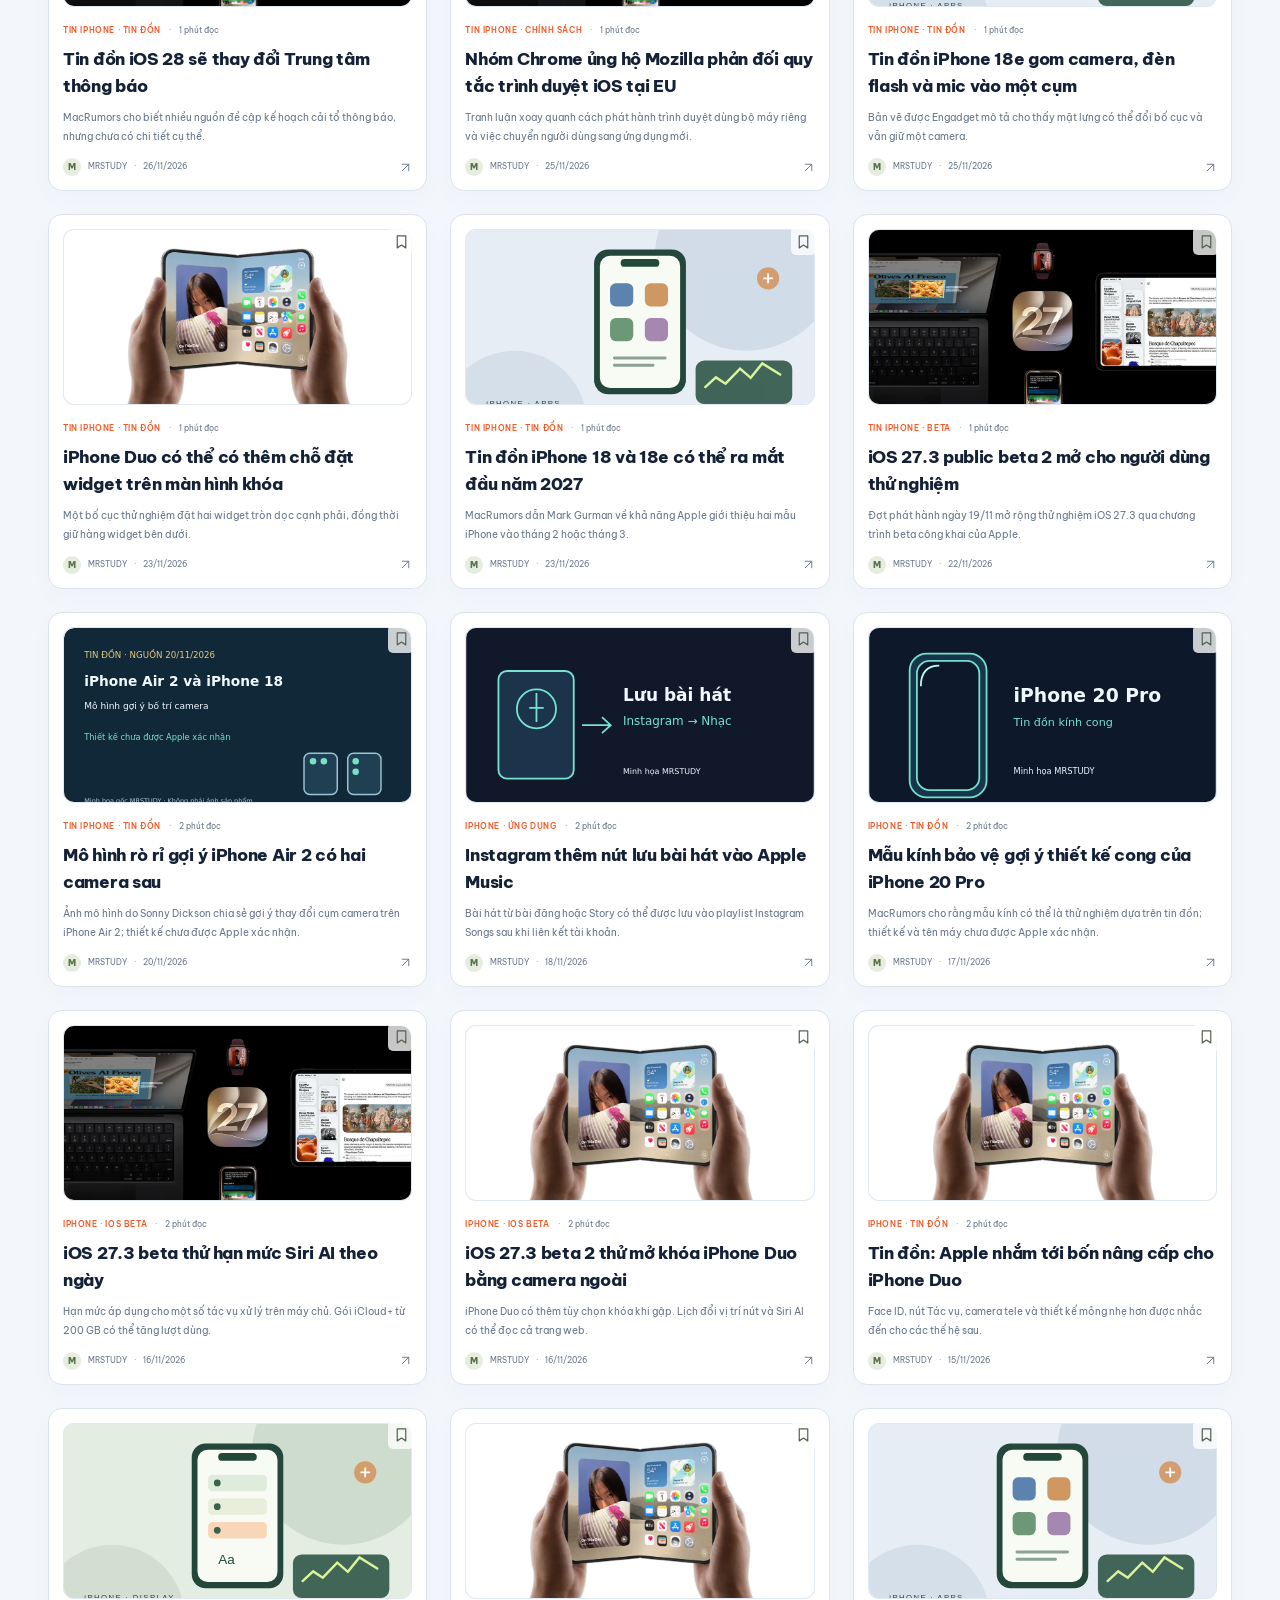
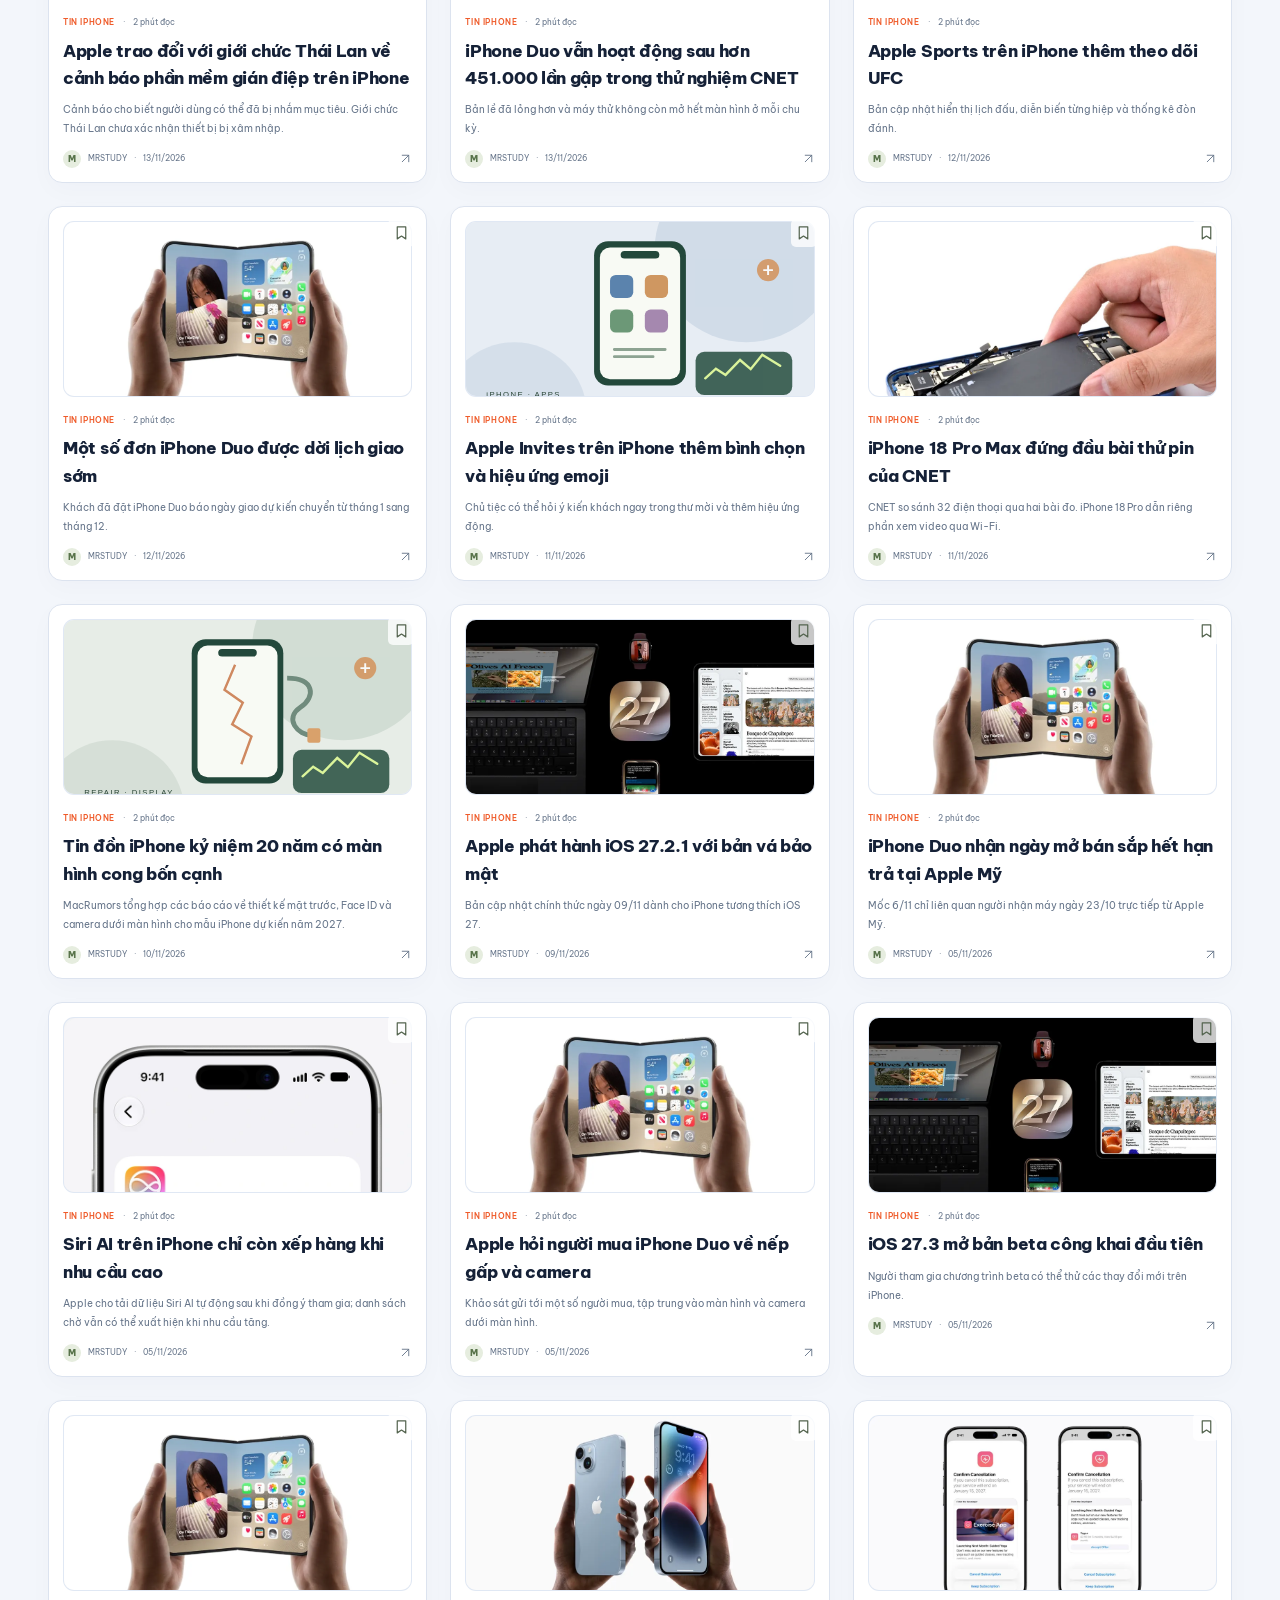
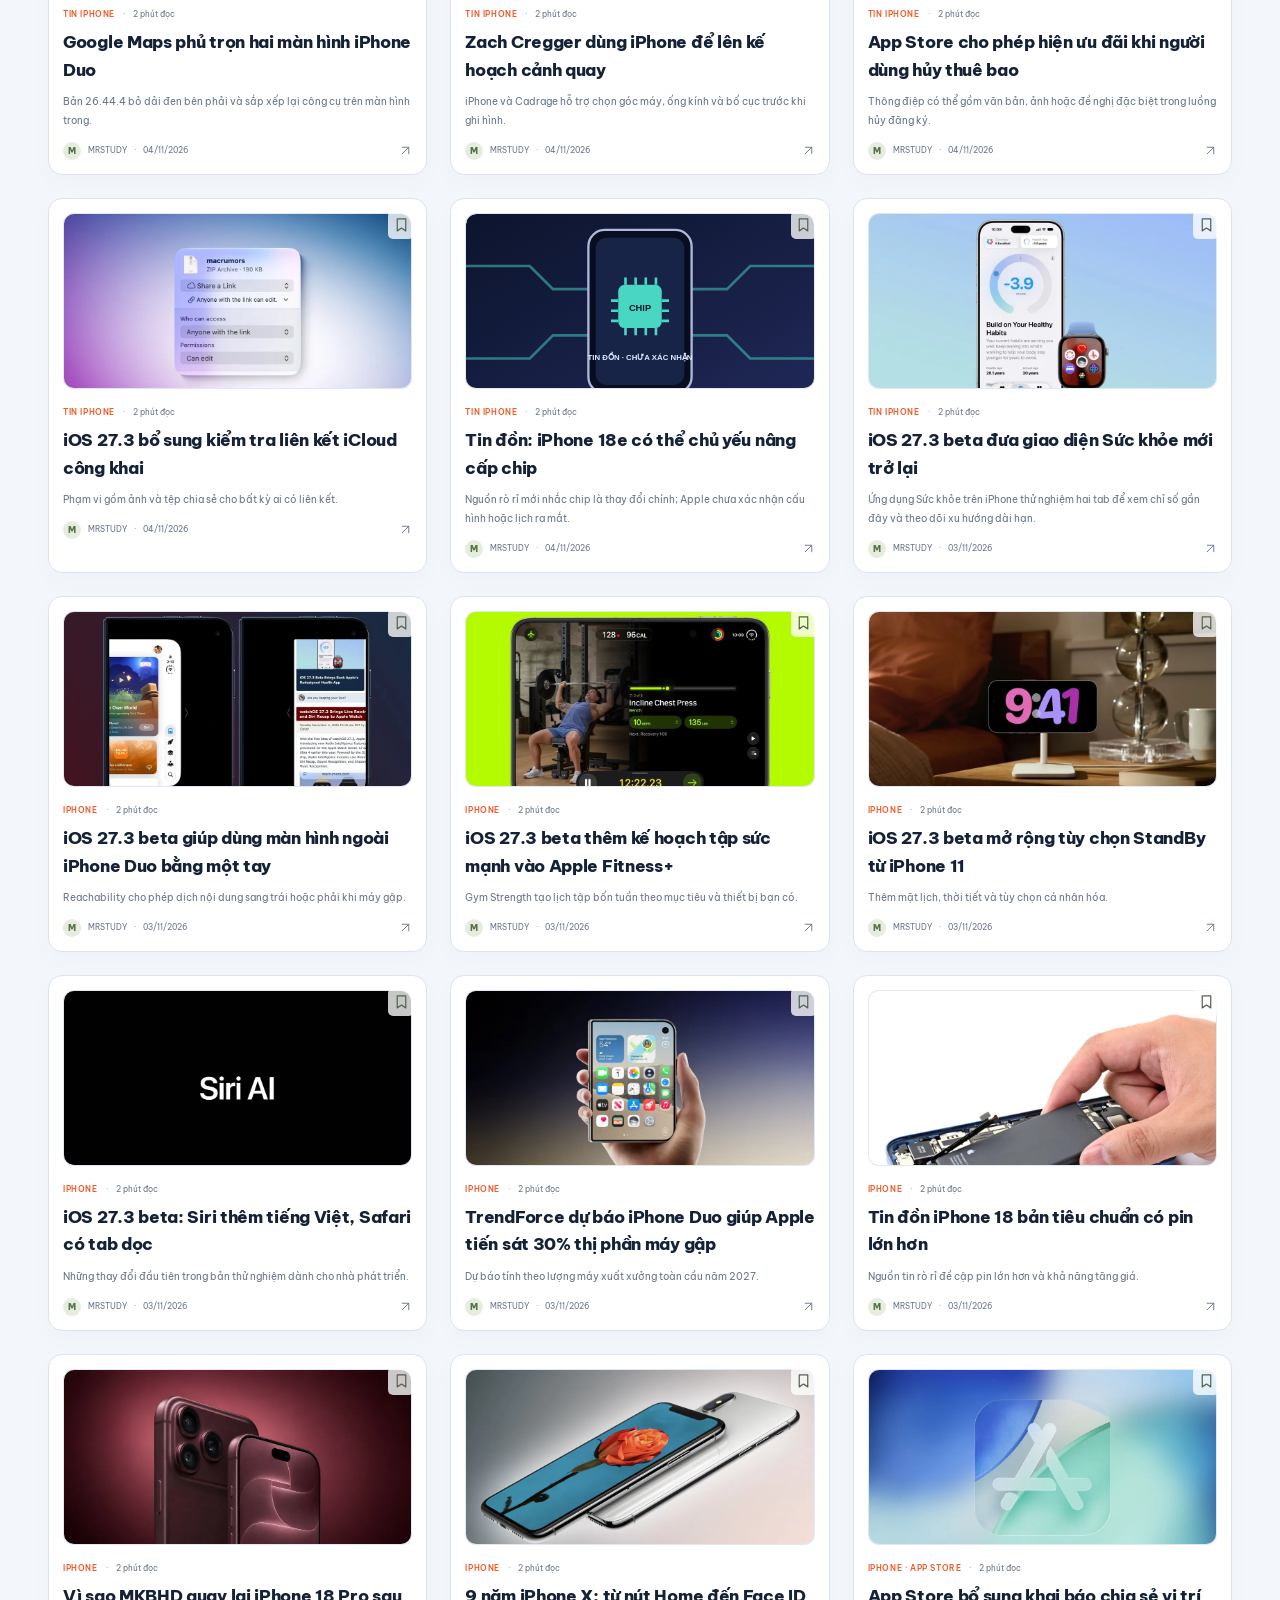
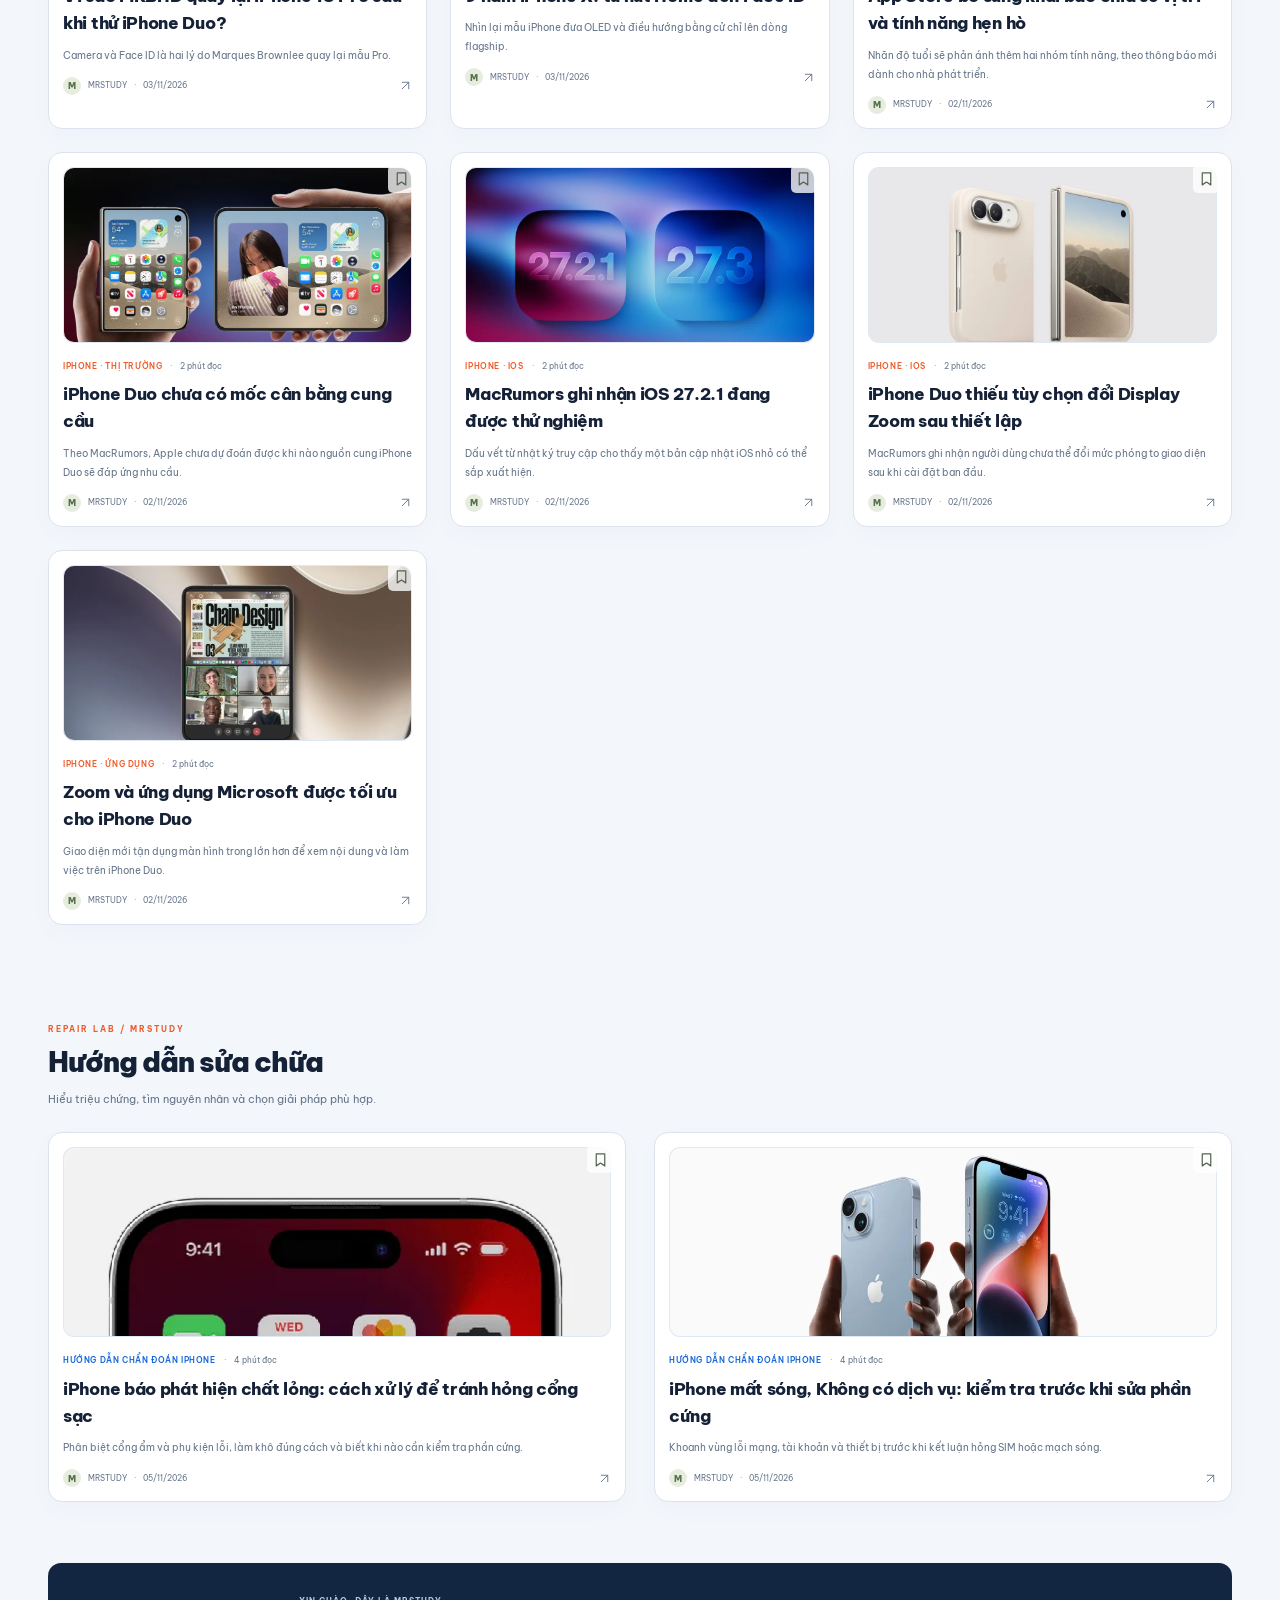
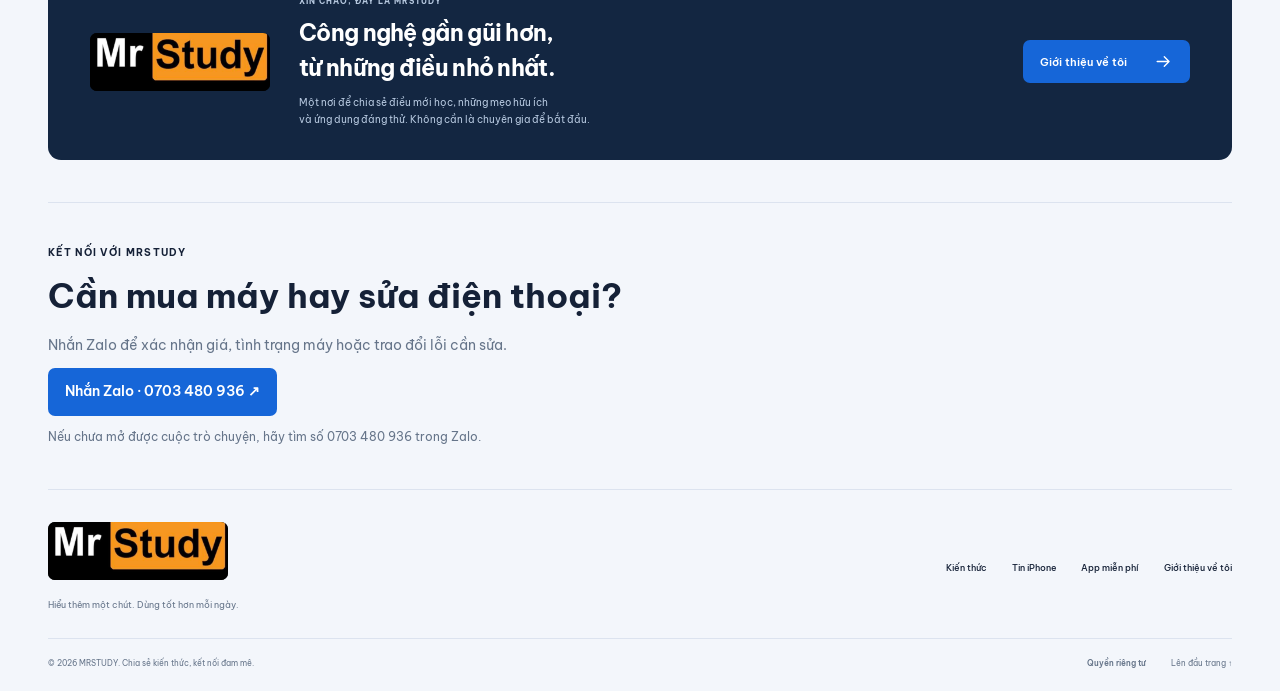
==== commit 582e7ae7: "Refresh prices, add TaskerPro US offer and iOS 28 rumor" ====
--- a/index.html
+++ b/index.html
@@ -12,7 +12,7 @@
   <link rel="icon" href="./assets/favicon.svg" type="image/svg+xml">
   <link rel="stylesheet" href="./style.css?v=5b03ae3e1ca5">
   <script defer src="./content.js?v=f0cce9ff3e30"></script>
-  <script defer src="./phone-content.js?v=985e9a3b9e06"></script>
+  <script defer src="./phone-content.js?v=52a0ee799f67"></script>
   <script defer src="./deal-rules.js?v=82db136805c2"></script>
   <script defer src="./app.js?v=7533ddf79393"></script>
   <script defer src="./deals.js?v=5b6302c26e7e"></script>
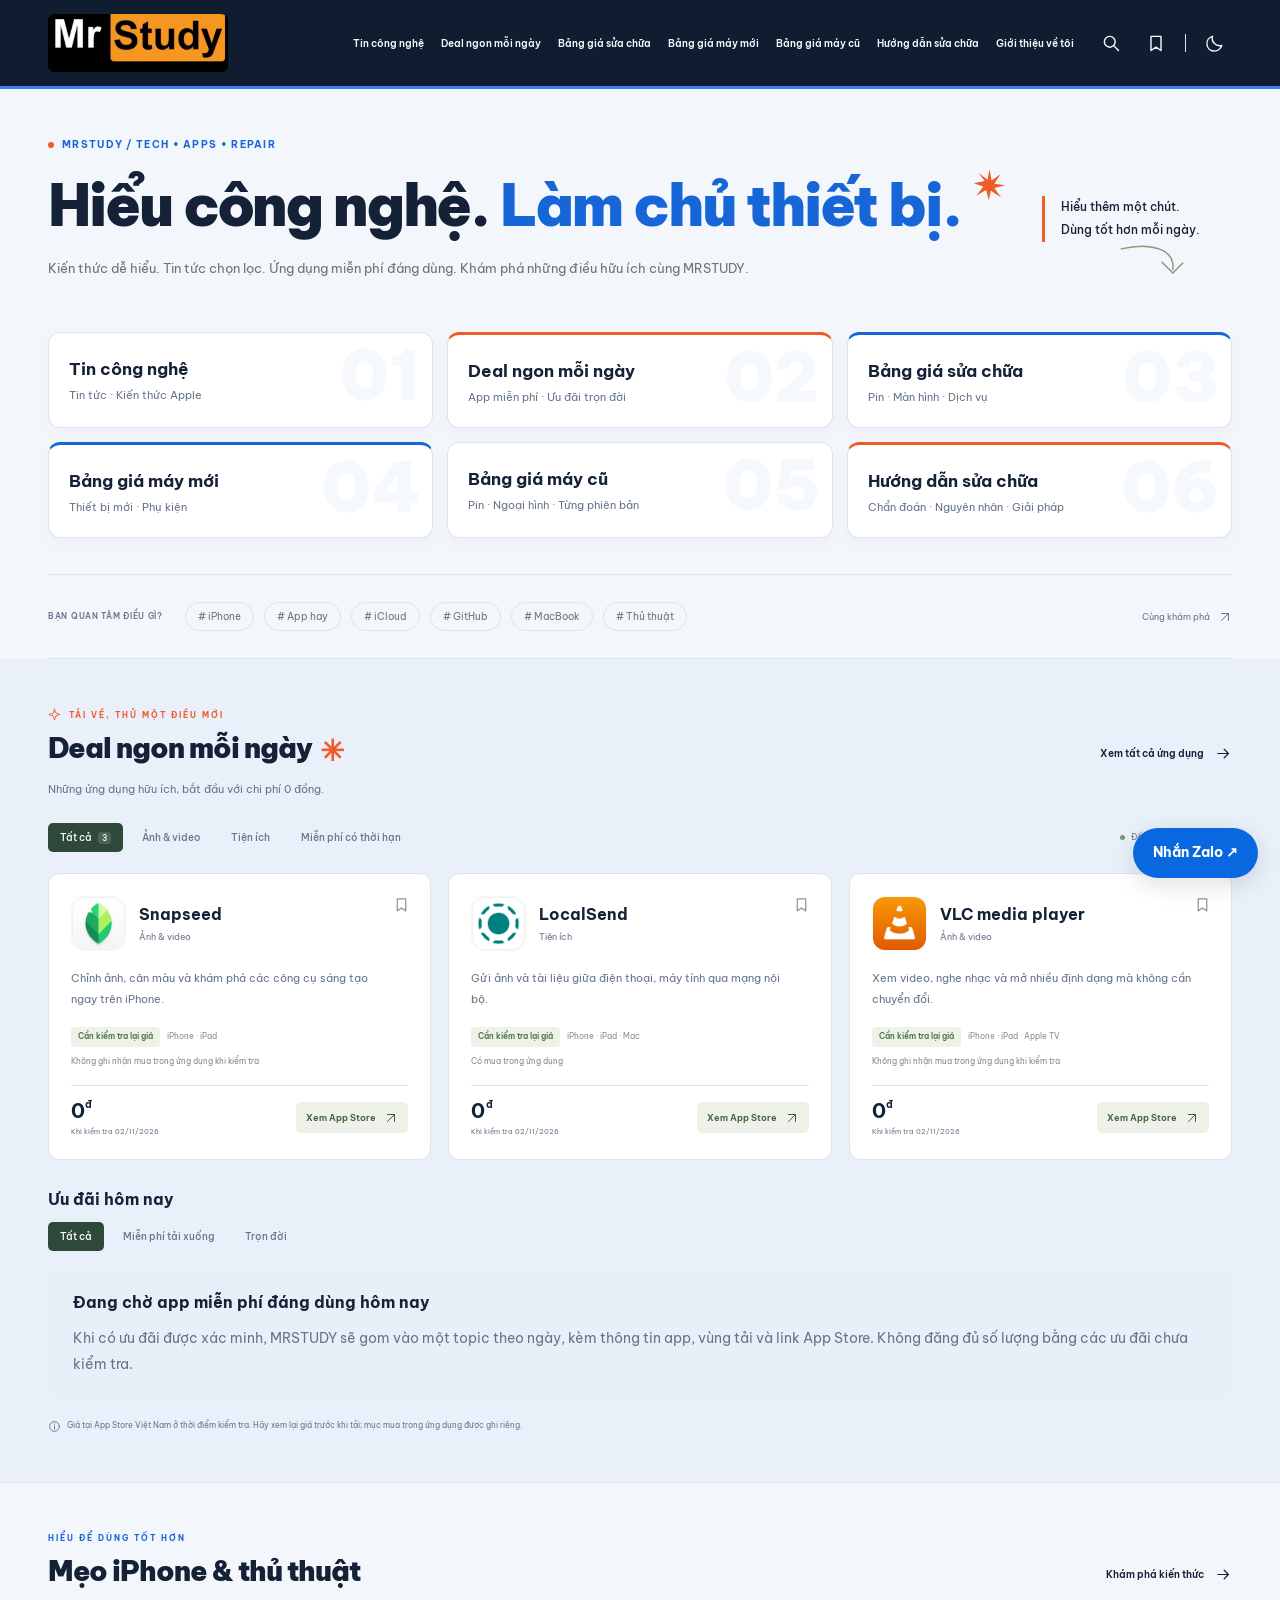
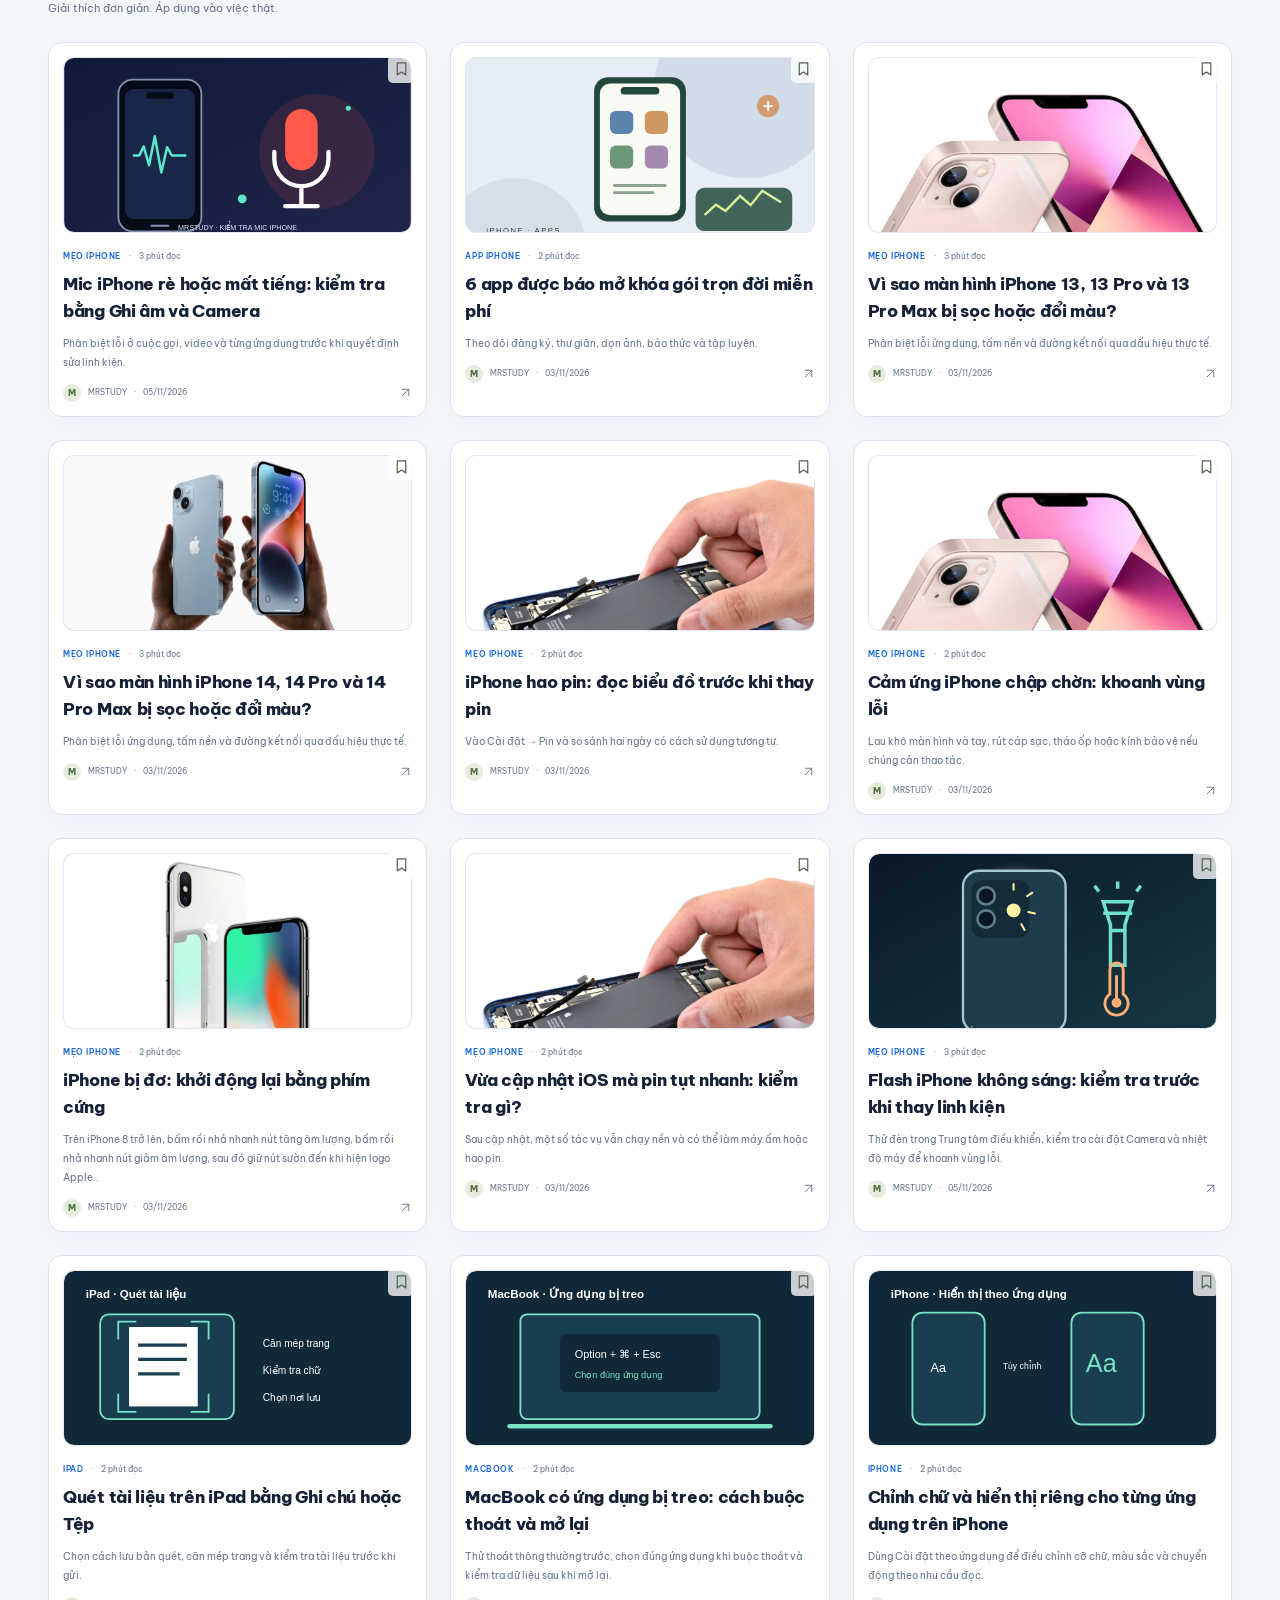
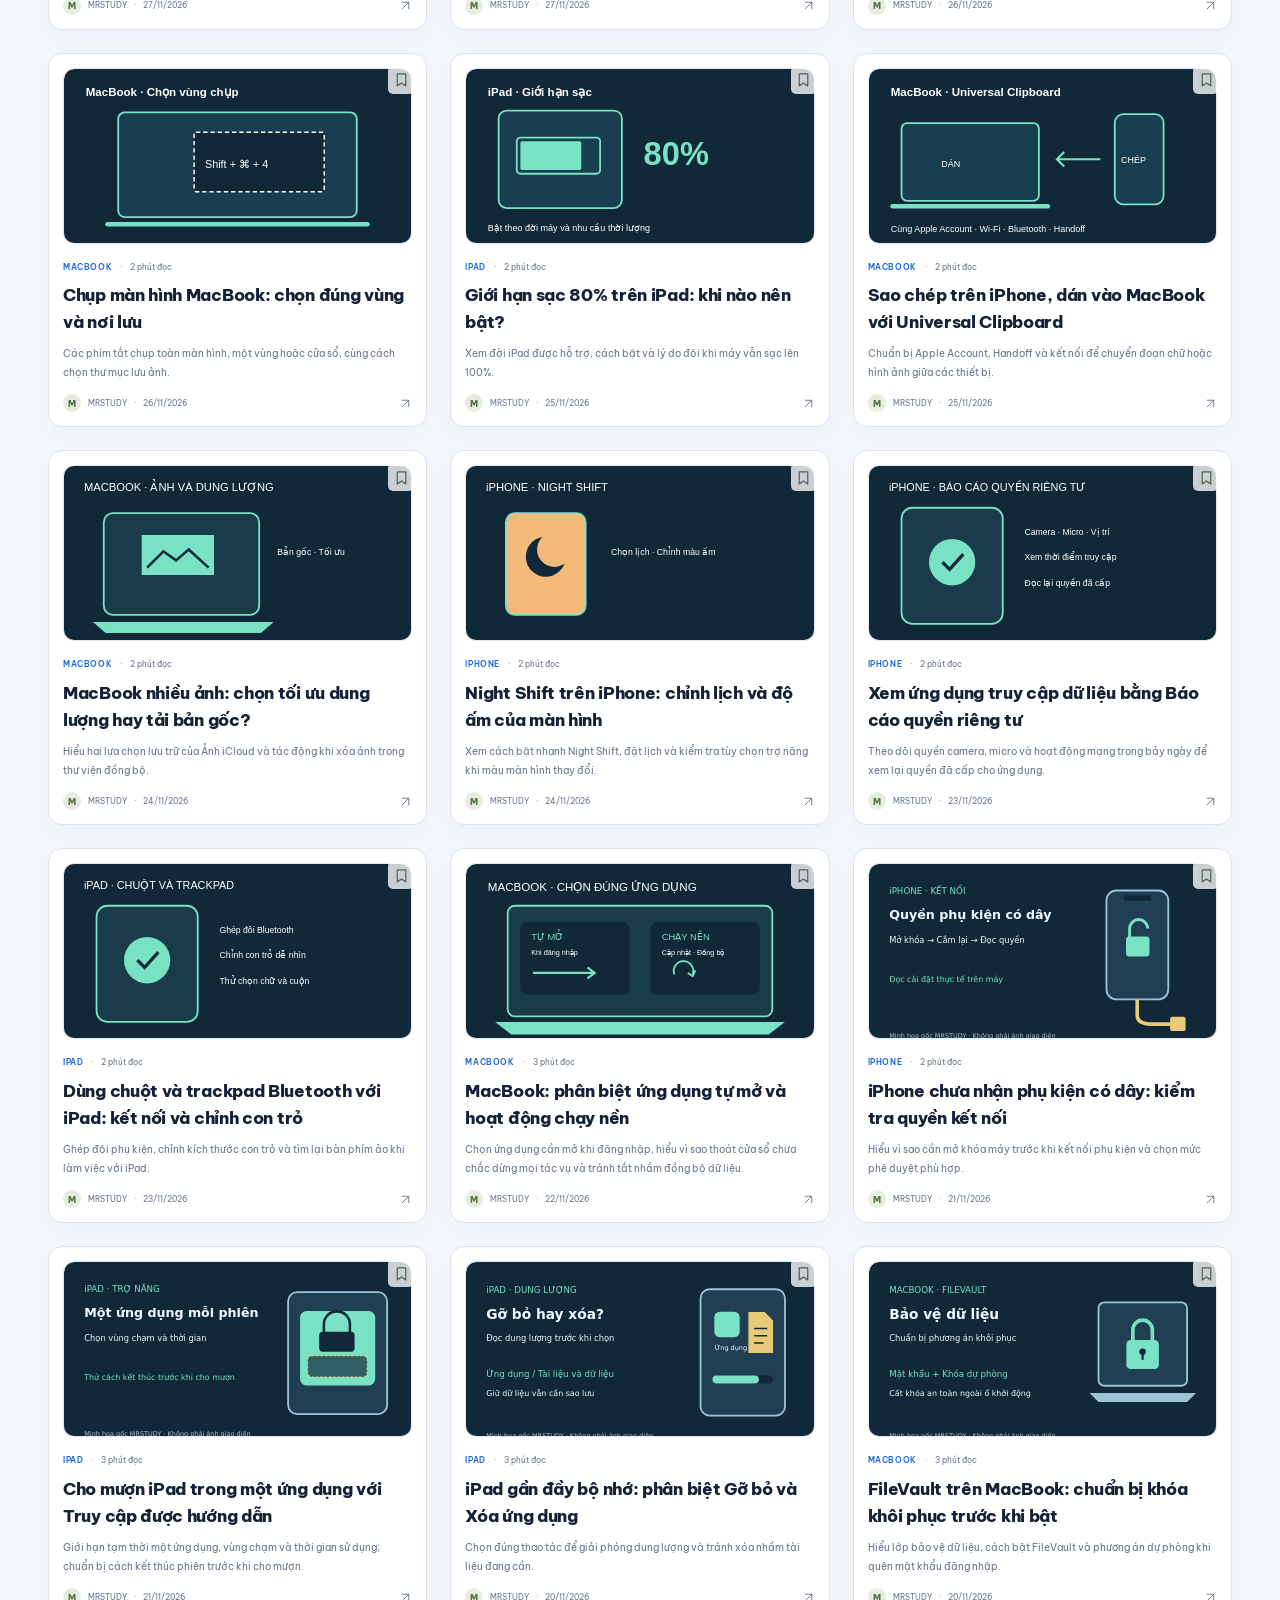
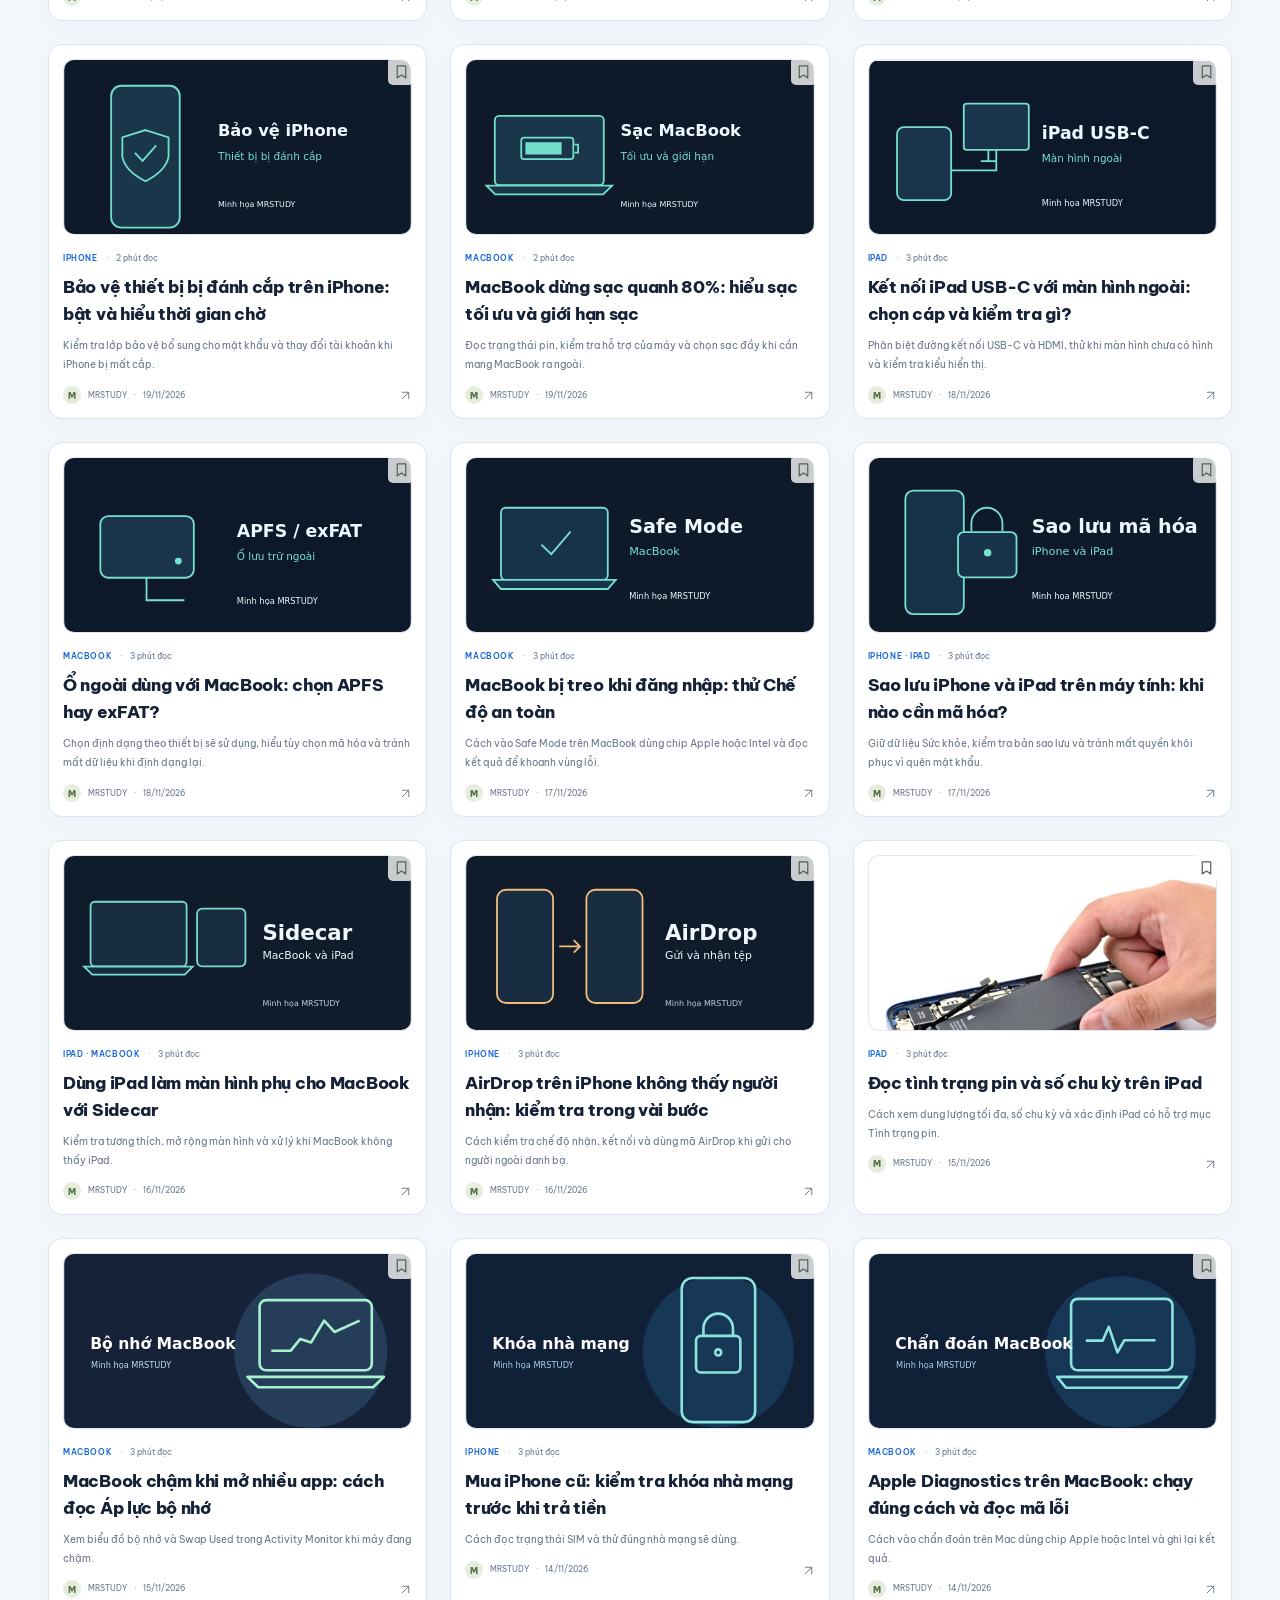
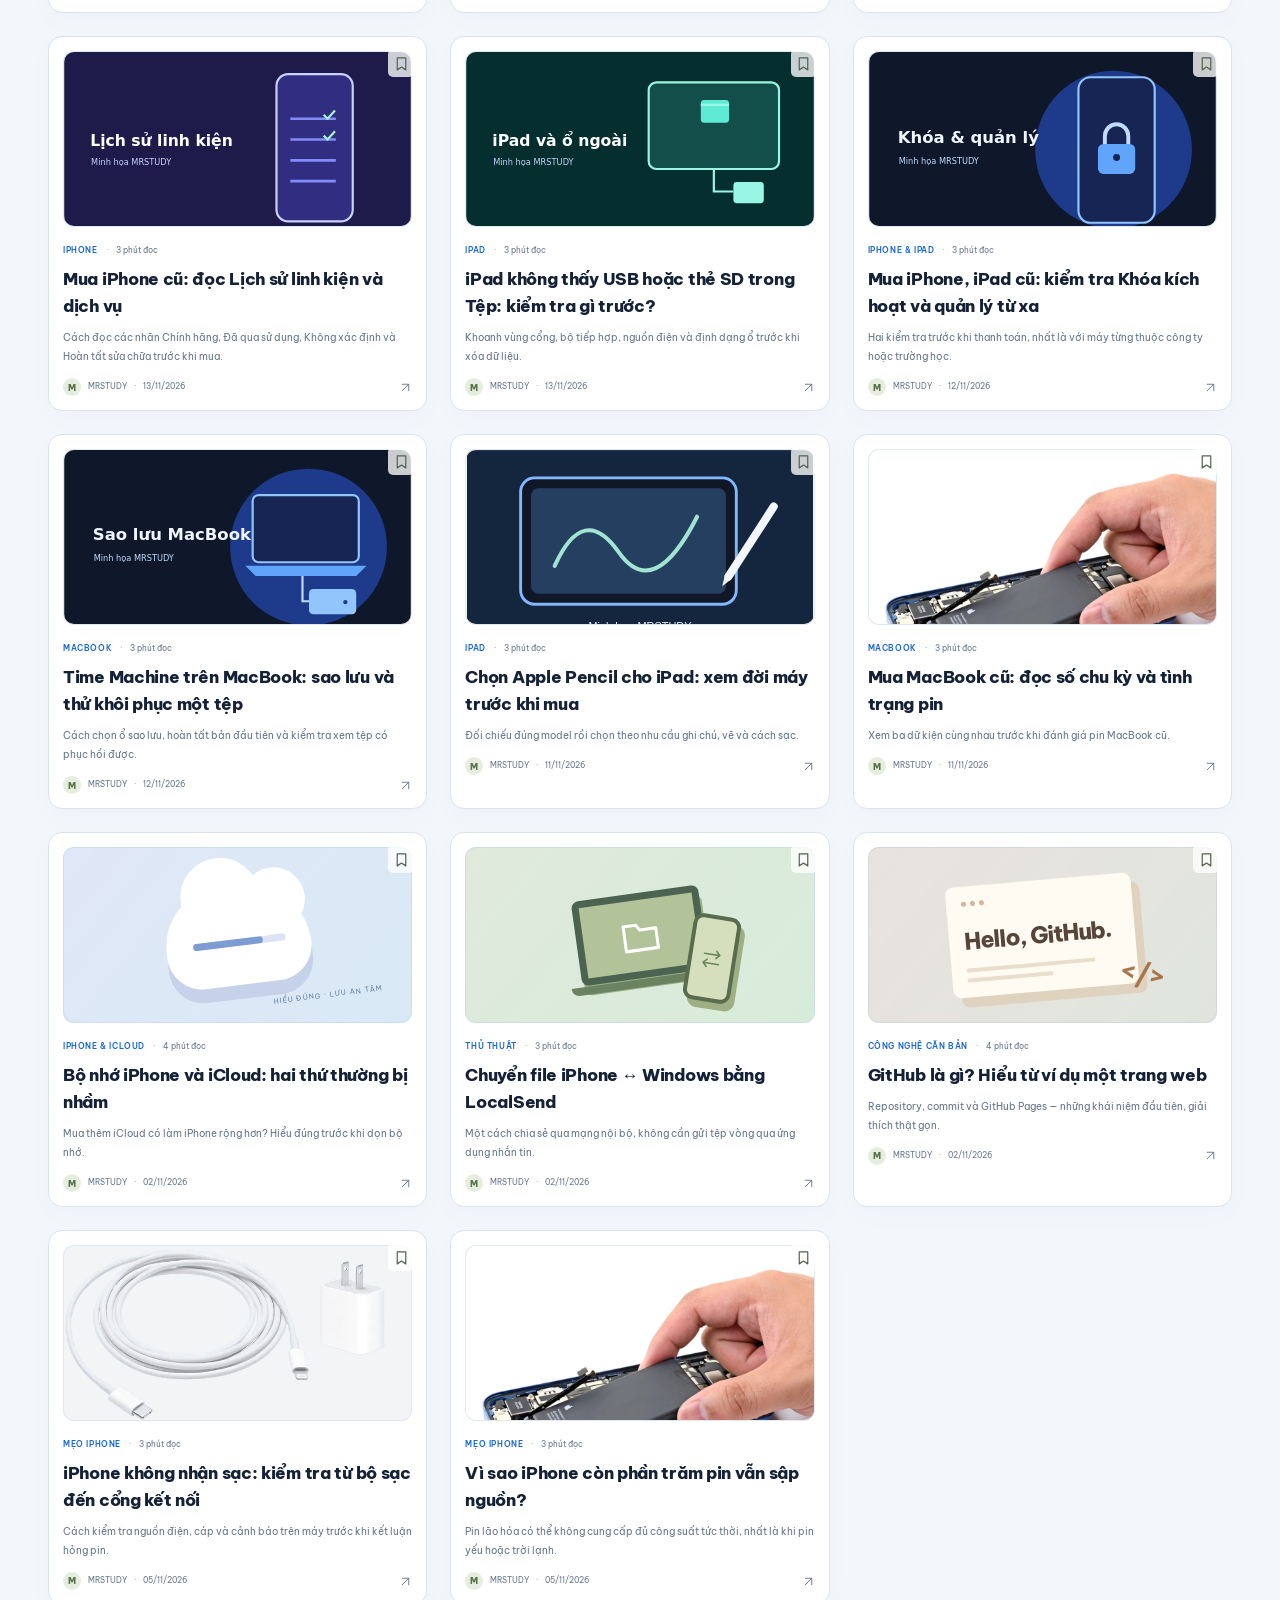
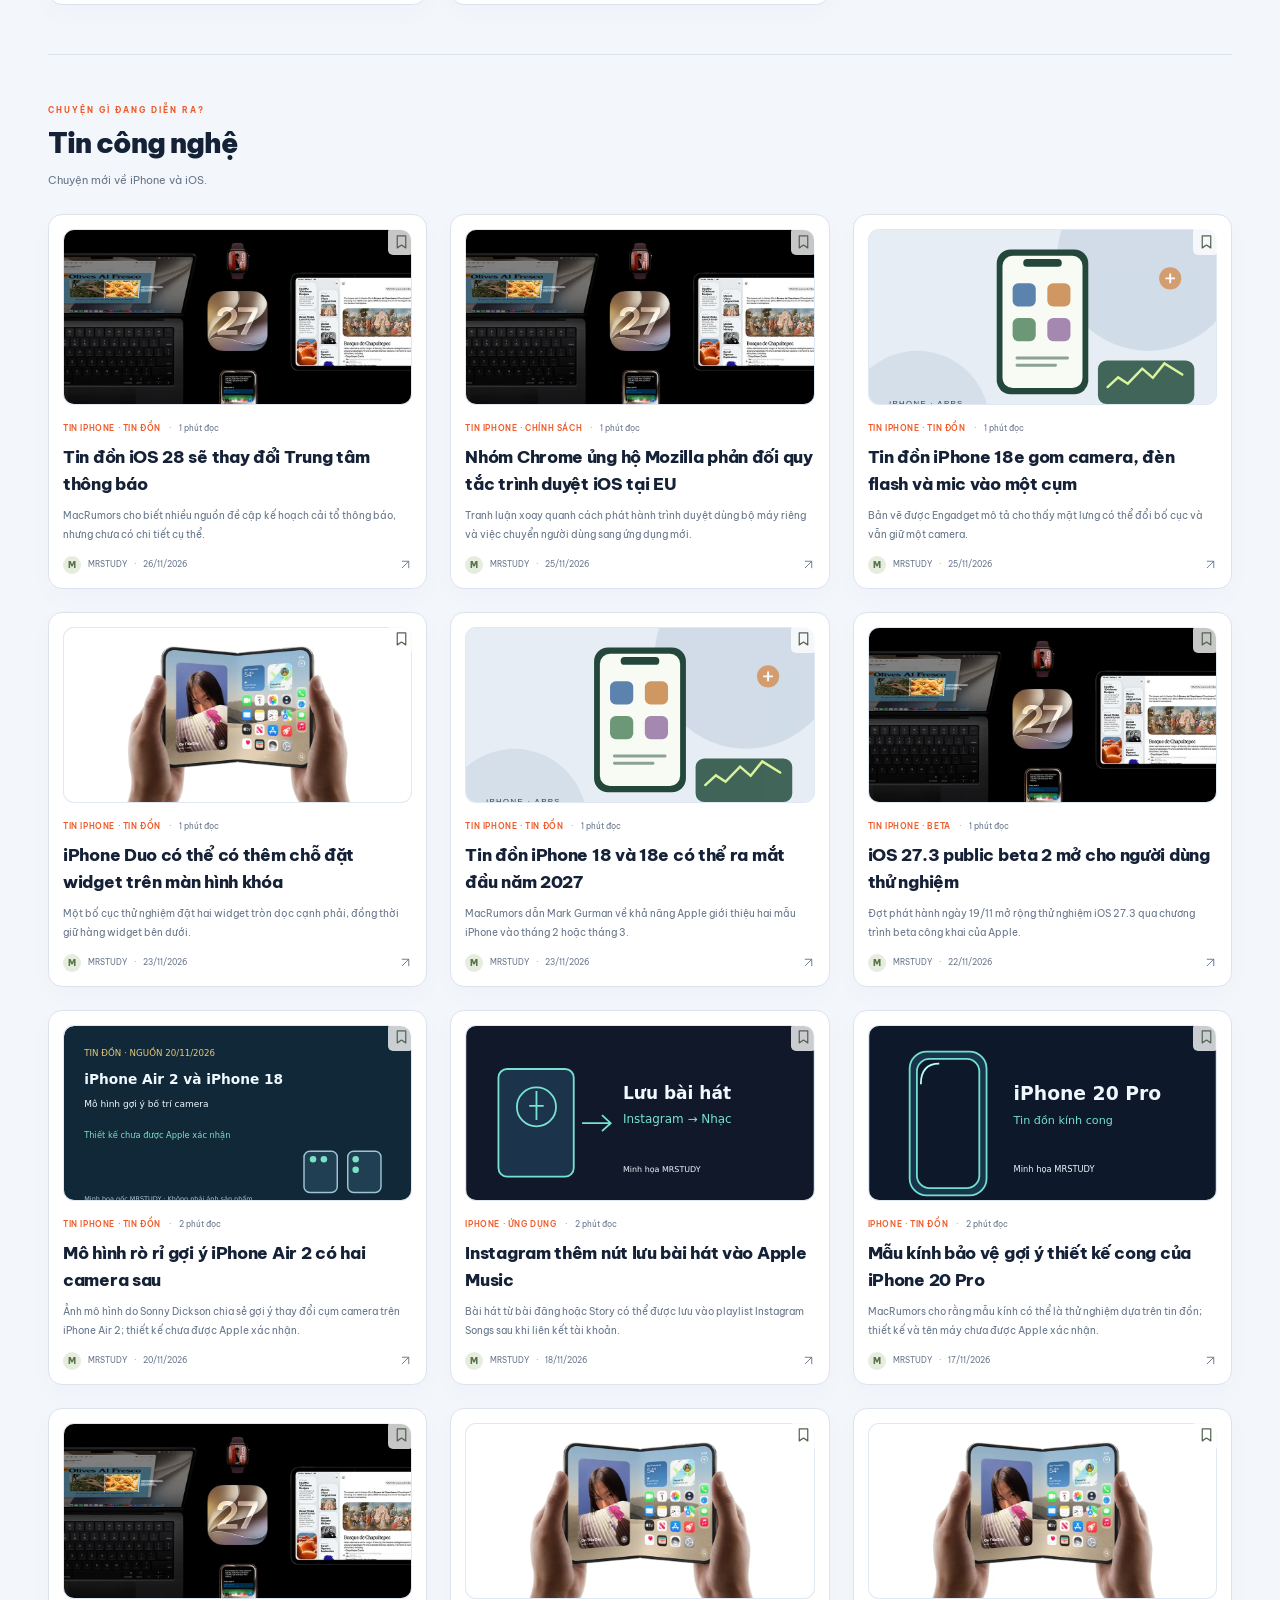
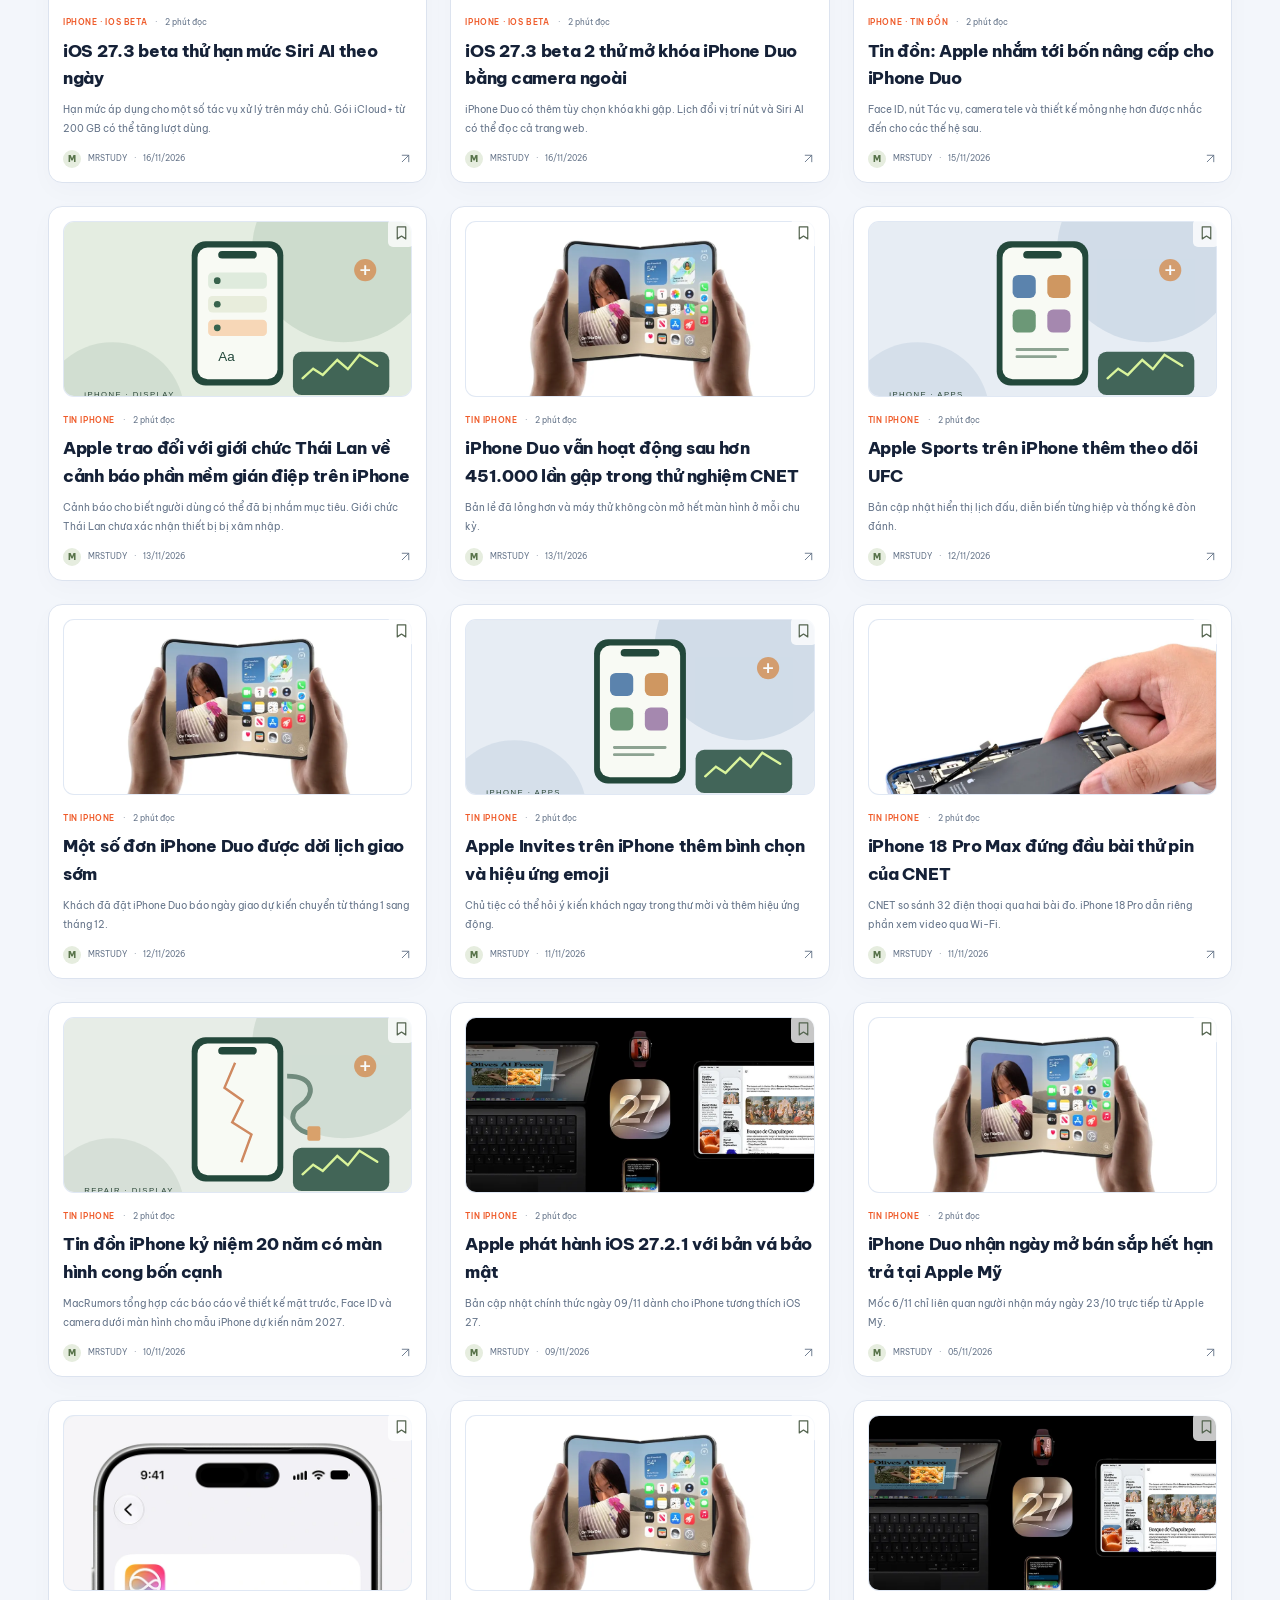
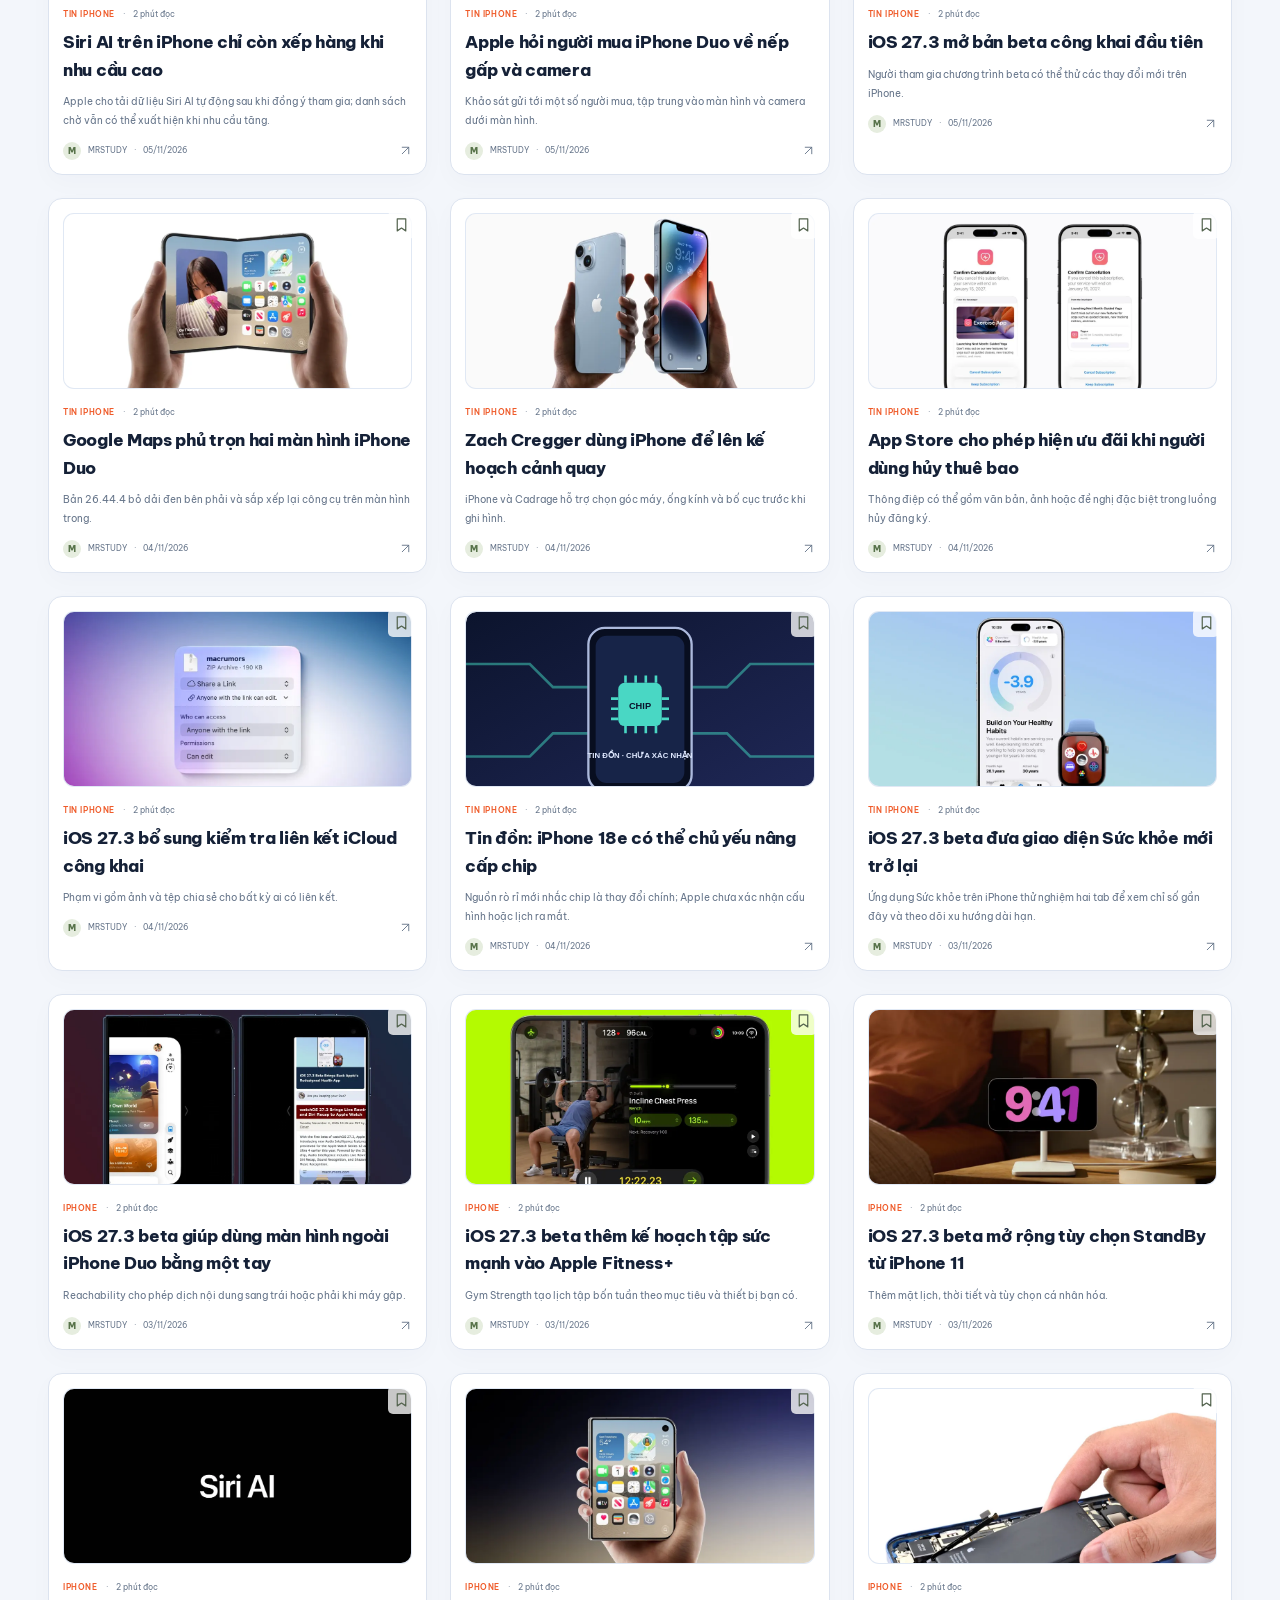
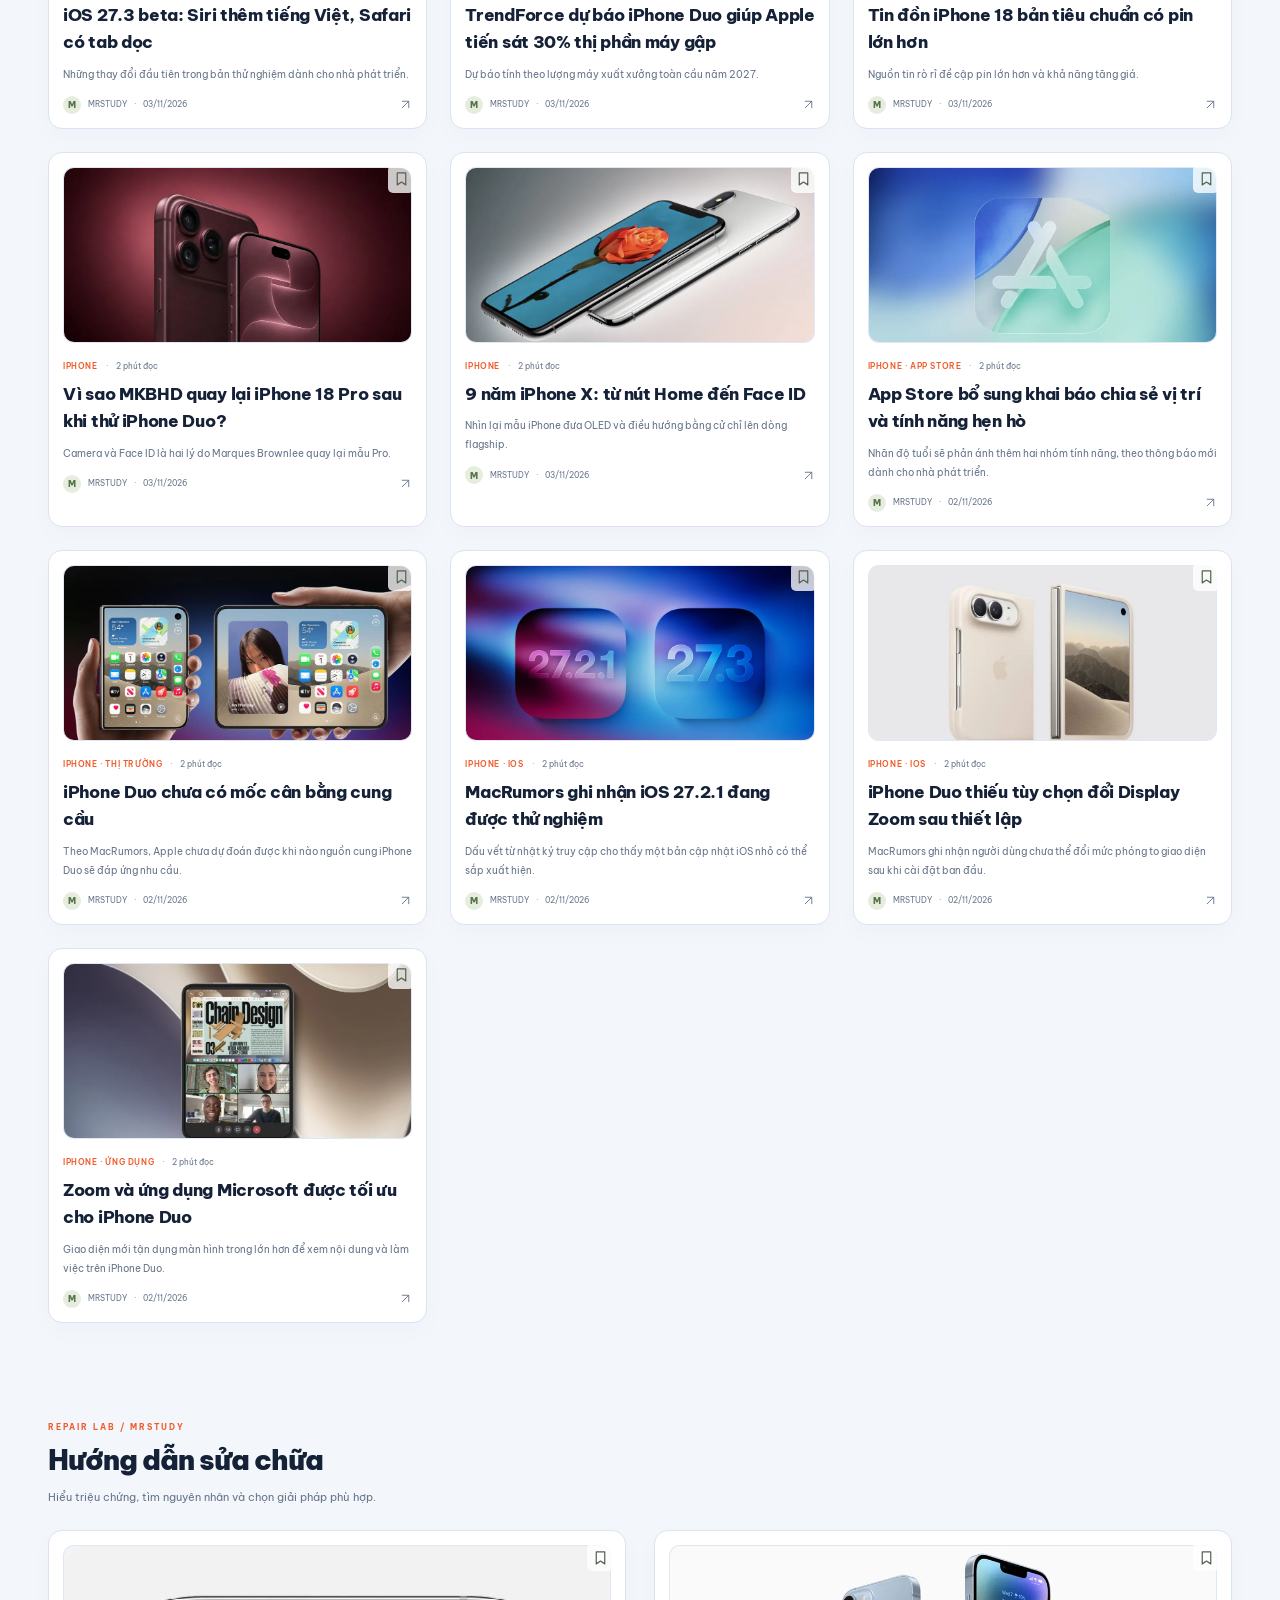
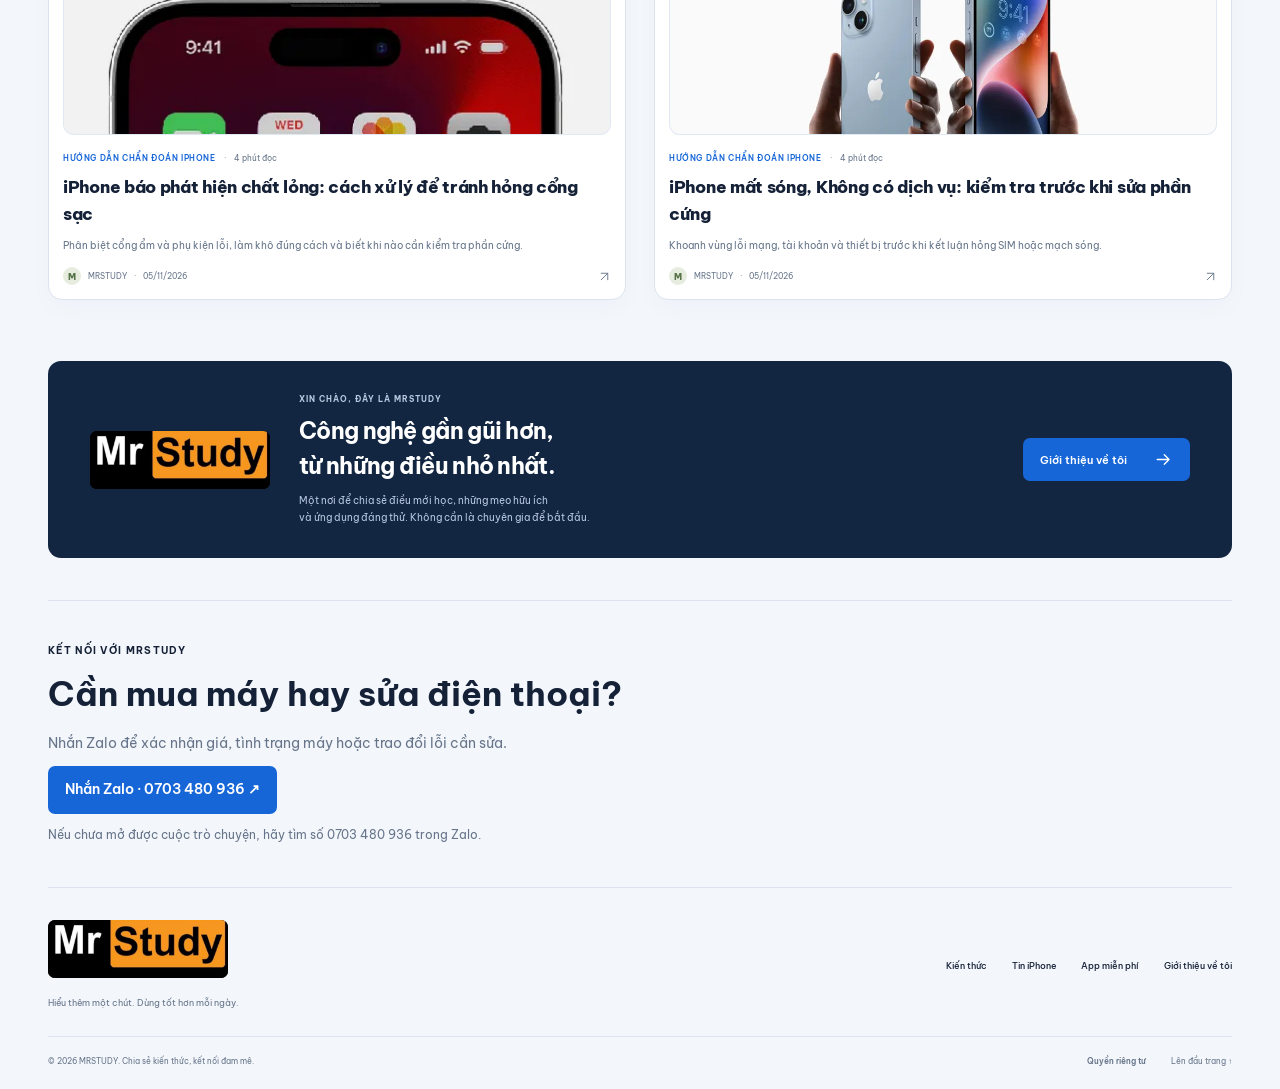
==== commit 481e3458: "Add iPad document scan and Mac force quit knowledge articles" ====
--- a/index.html
+++ b/index.html
@@ -11,8 +11,8 @@
   <title>MRSTUDY — Công nghệ hay, chia sẻ mỗi ngày</title>
   <link rel="icon" href="./assets/favicon.svg" type="image/svg+xml">
   <link rel="stylesheet" href="./style.css?v=5b03ae3e1ca5">
-  <script defer src="./content.js?v=f0cce9ff3e30"></script>
-  <script defer src="./phone-content.js?v=52a0ee799f67"></script>
+  <script defer src="./content.js?v=130b30532c0a"></script>
+  <script defer src="./phone-content.js?v=ff8bdf3870ca"></script>
   <script defer src="./deal-rules.js?v=82db136805c2"></script>
   <script defer src="./app.js?v=7533ddf79393"></script>
   <script defer src="./deals.js?v=5b6302c26e7e"></script>
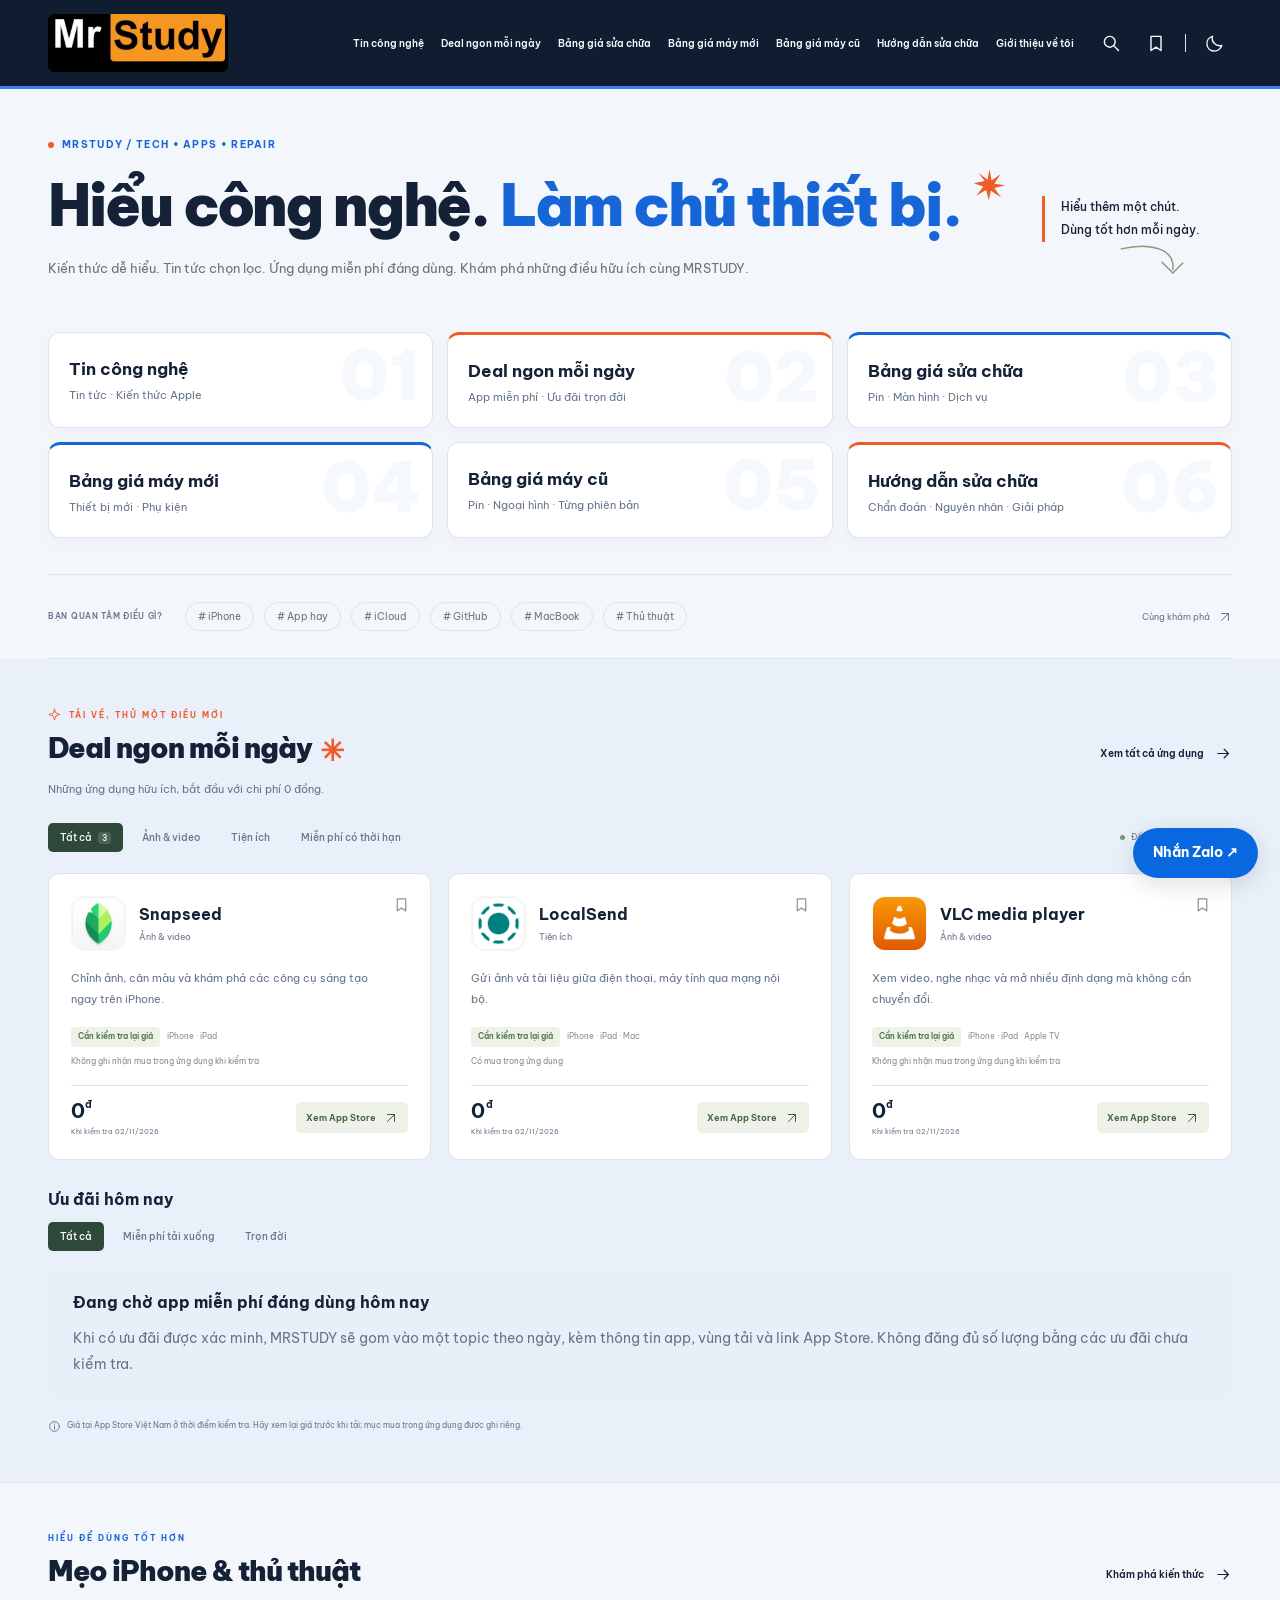
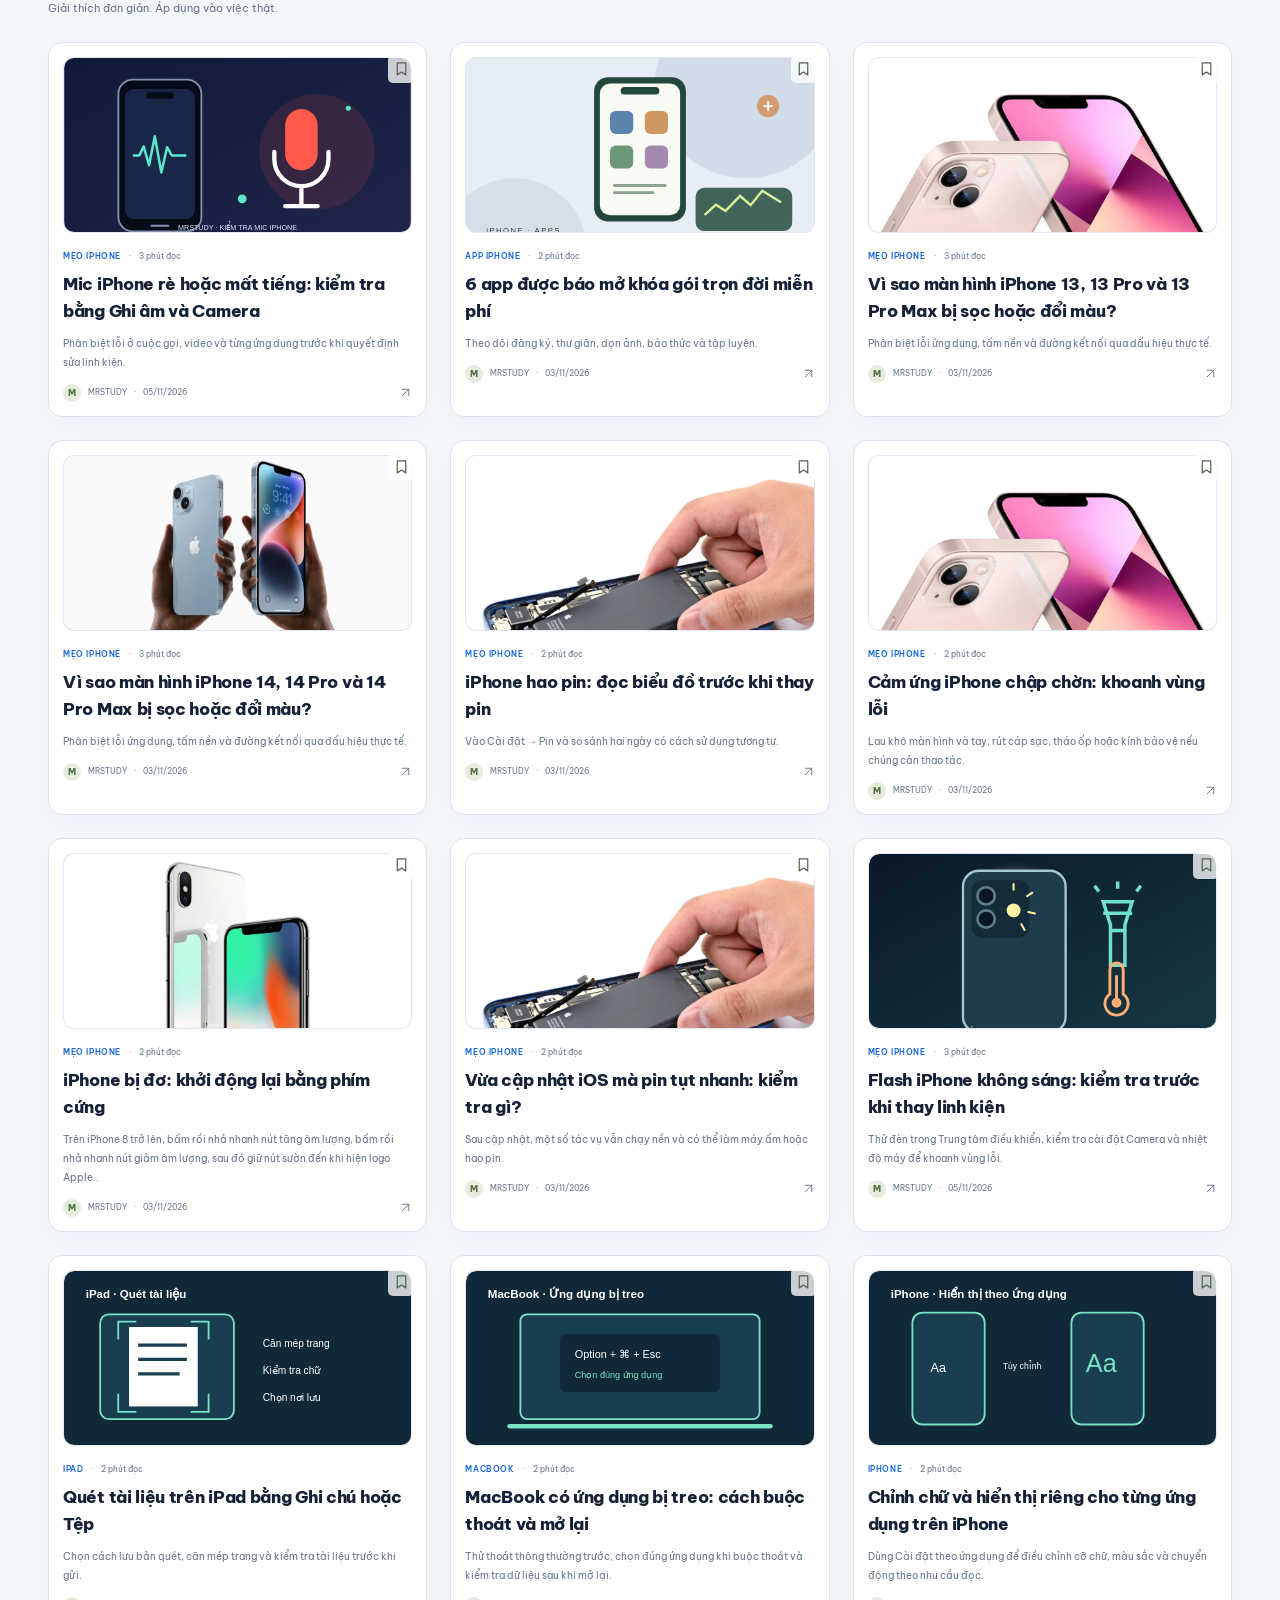
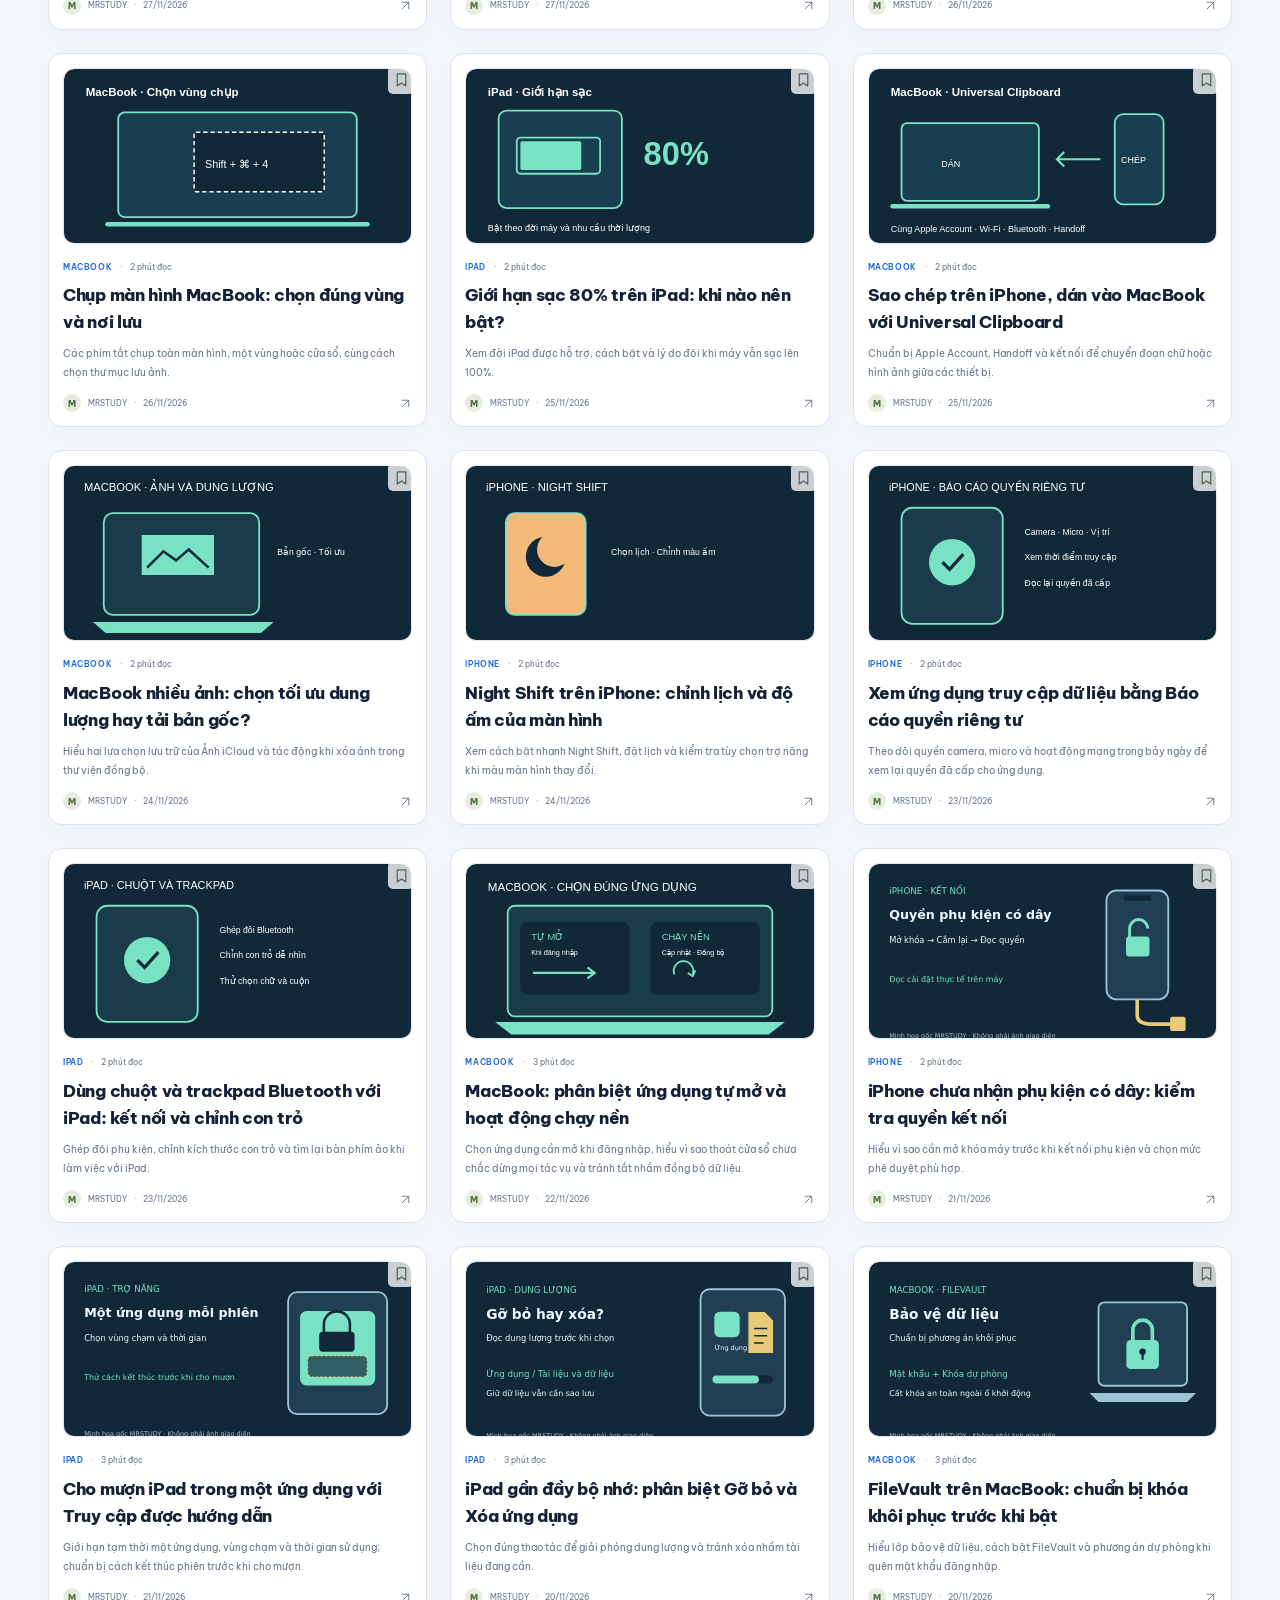
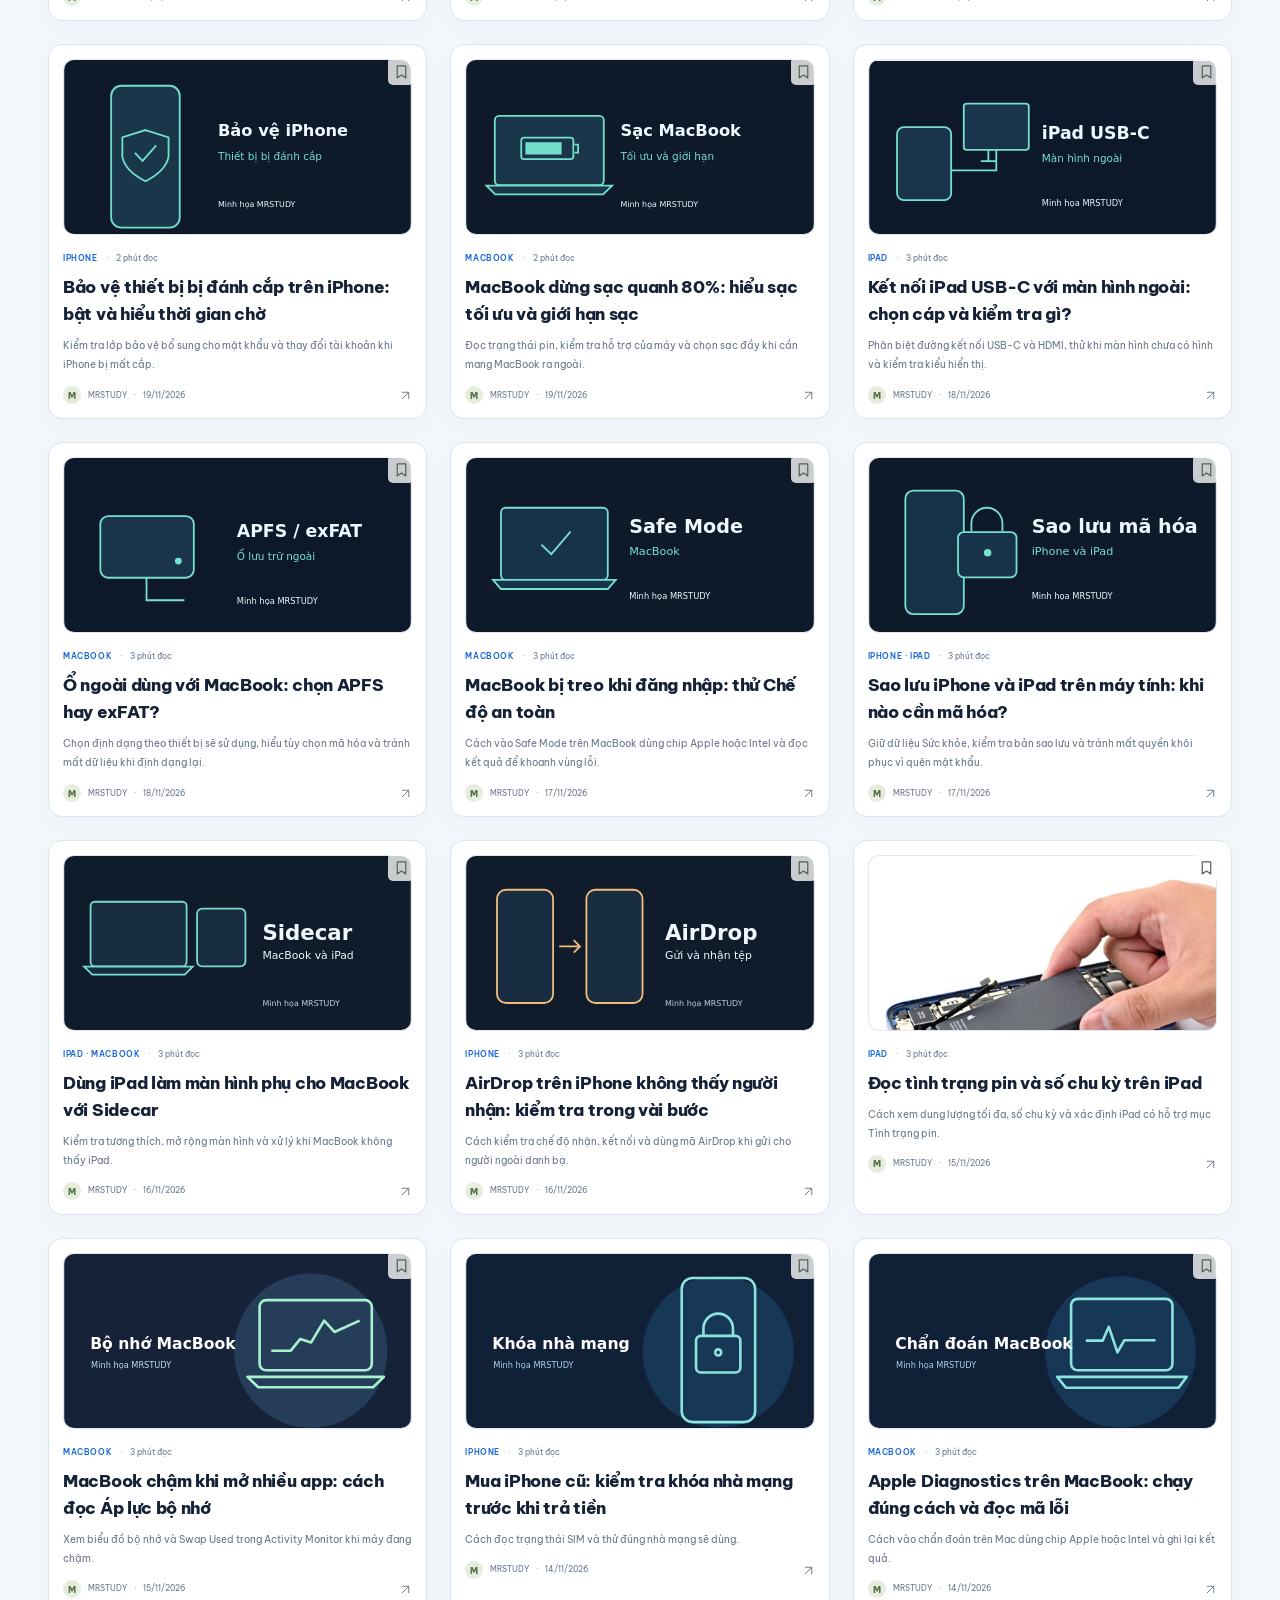
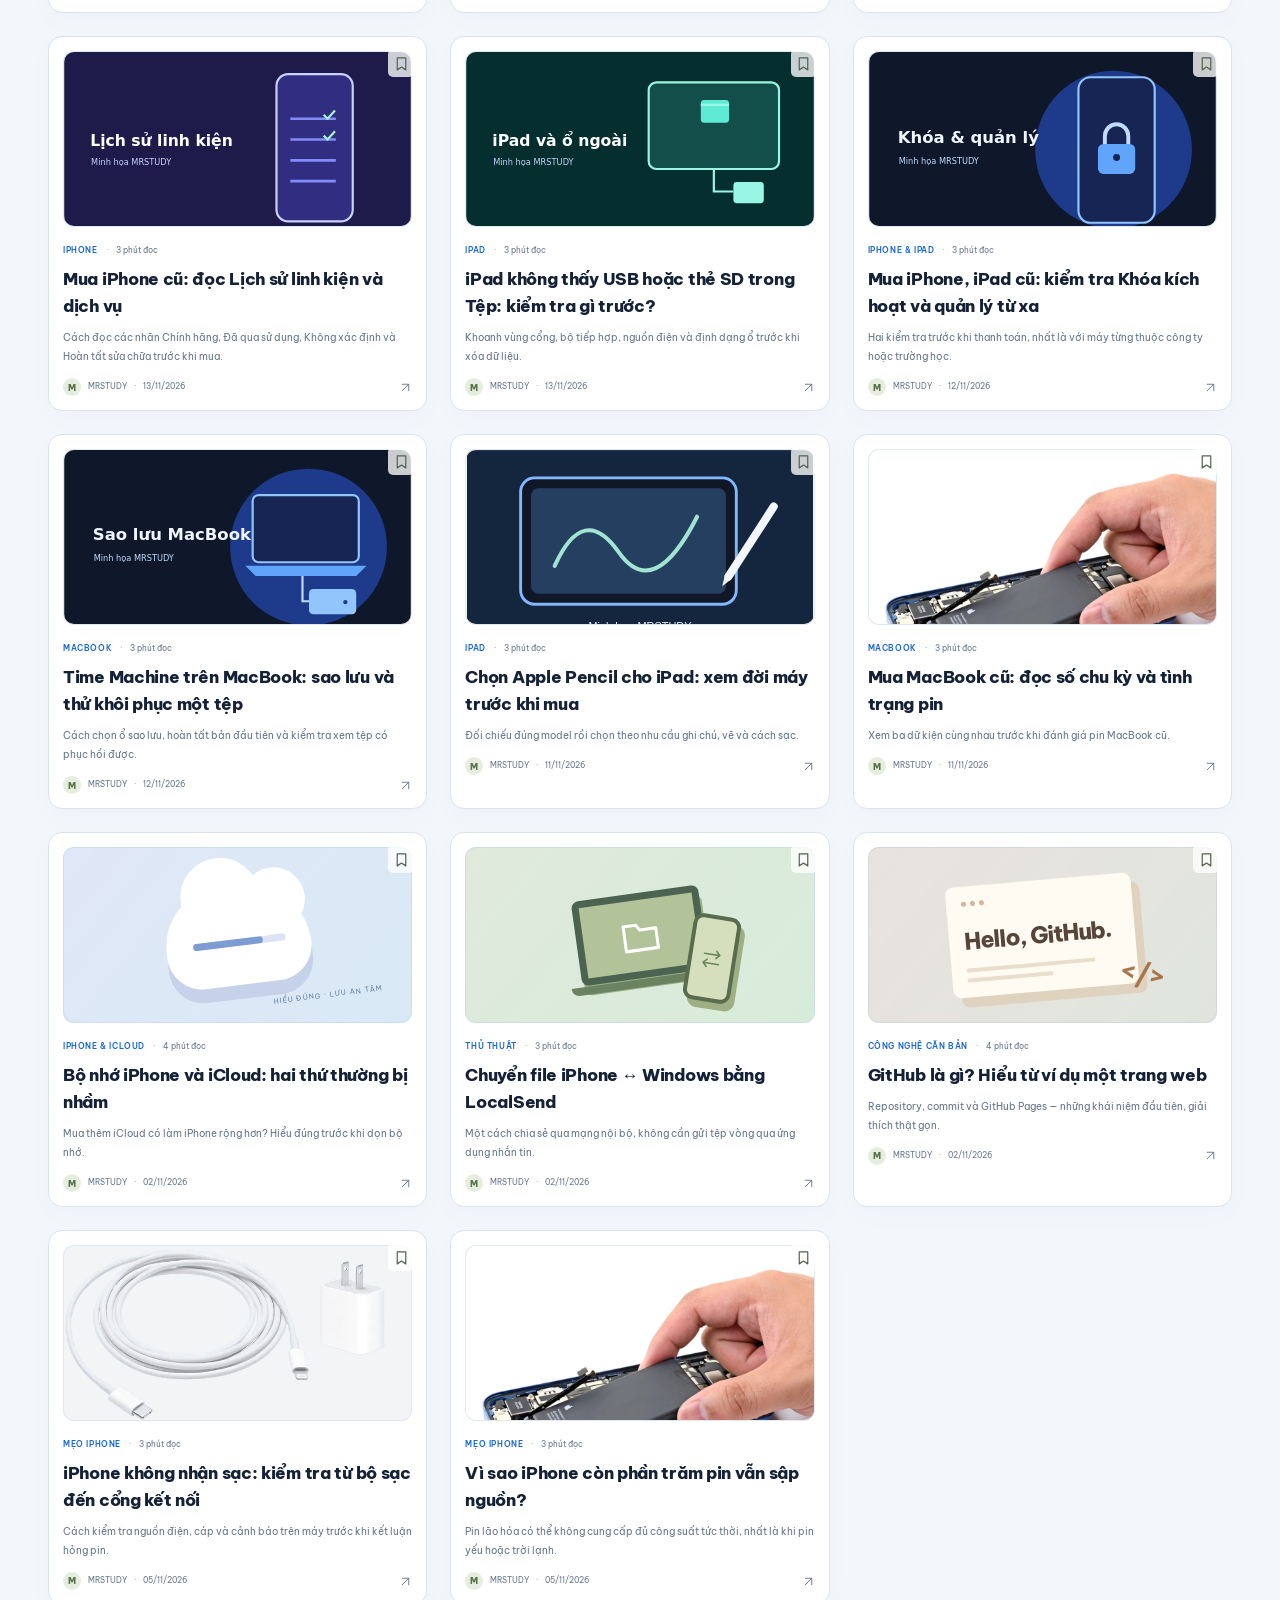
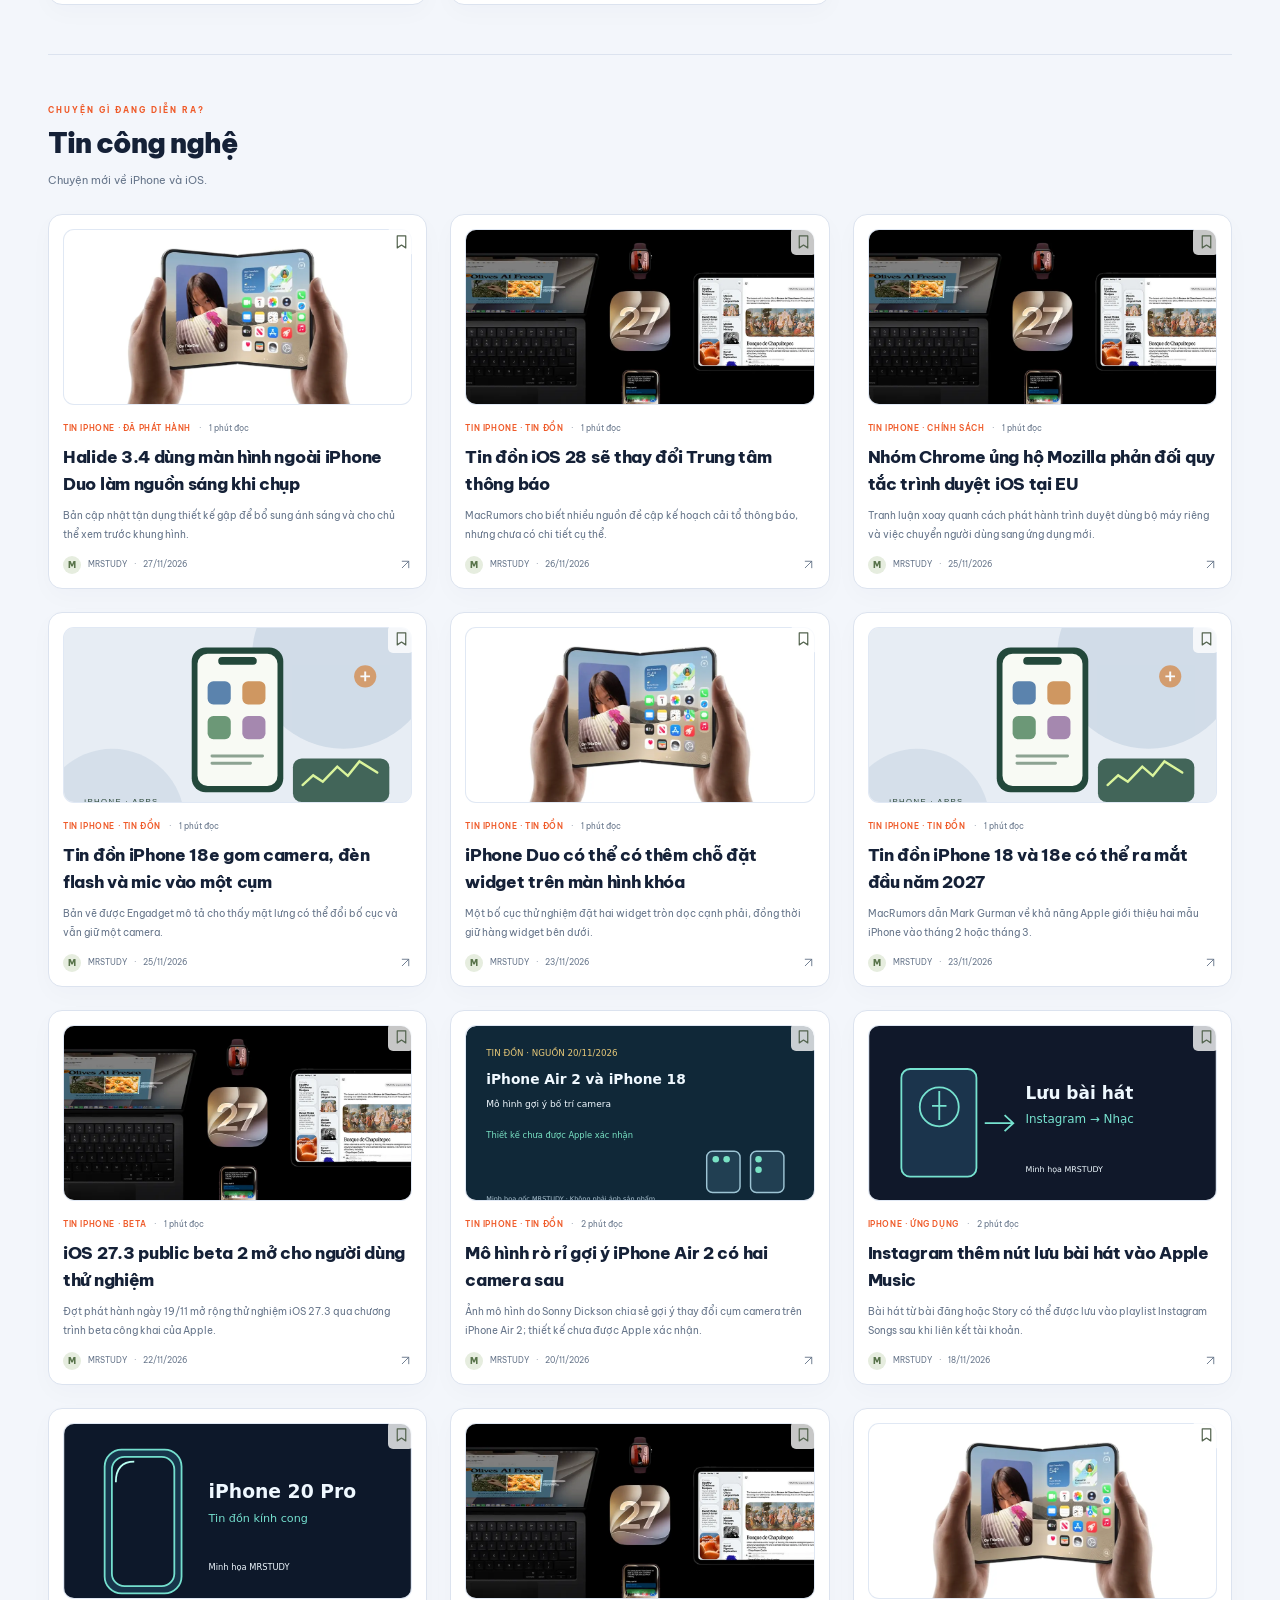
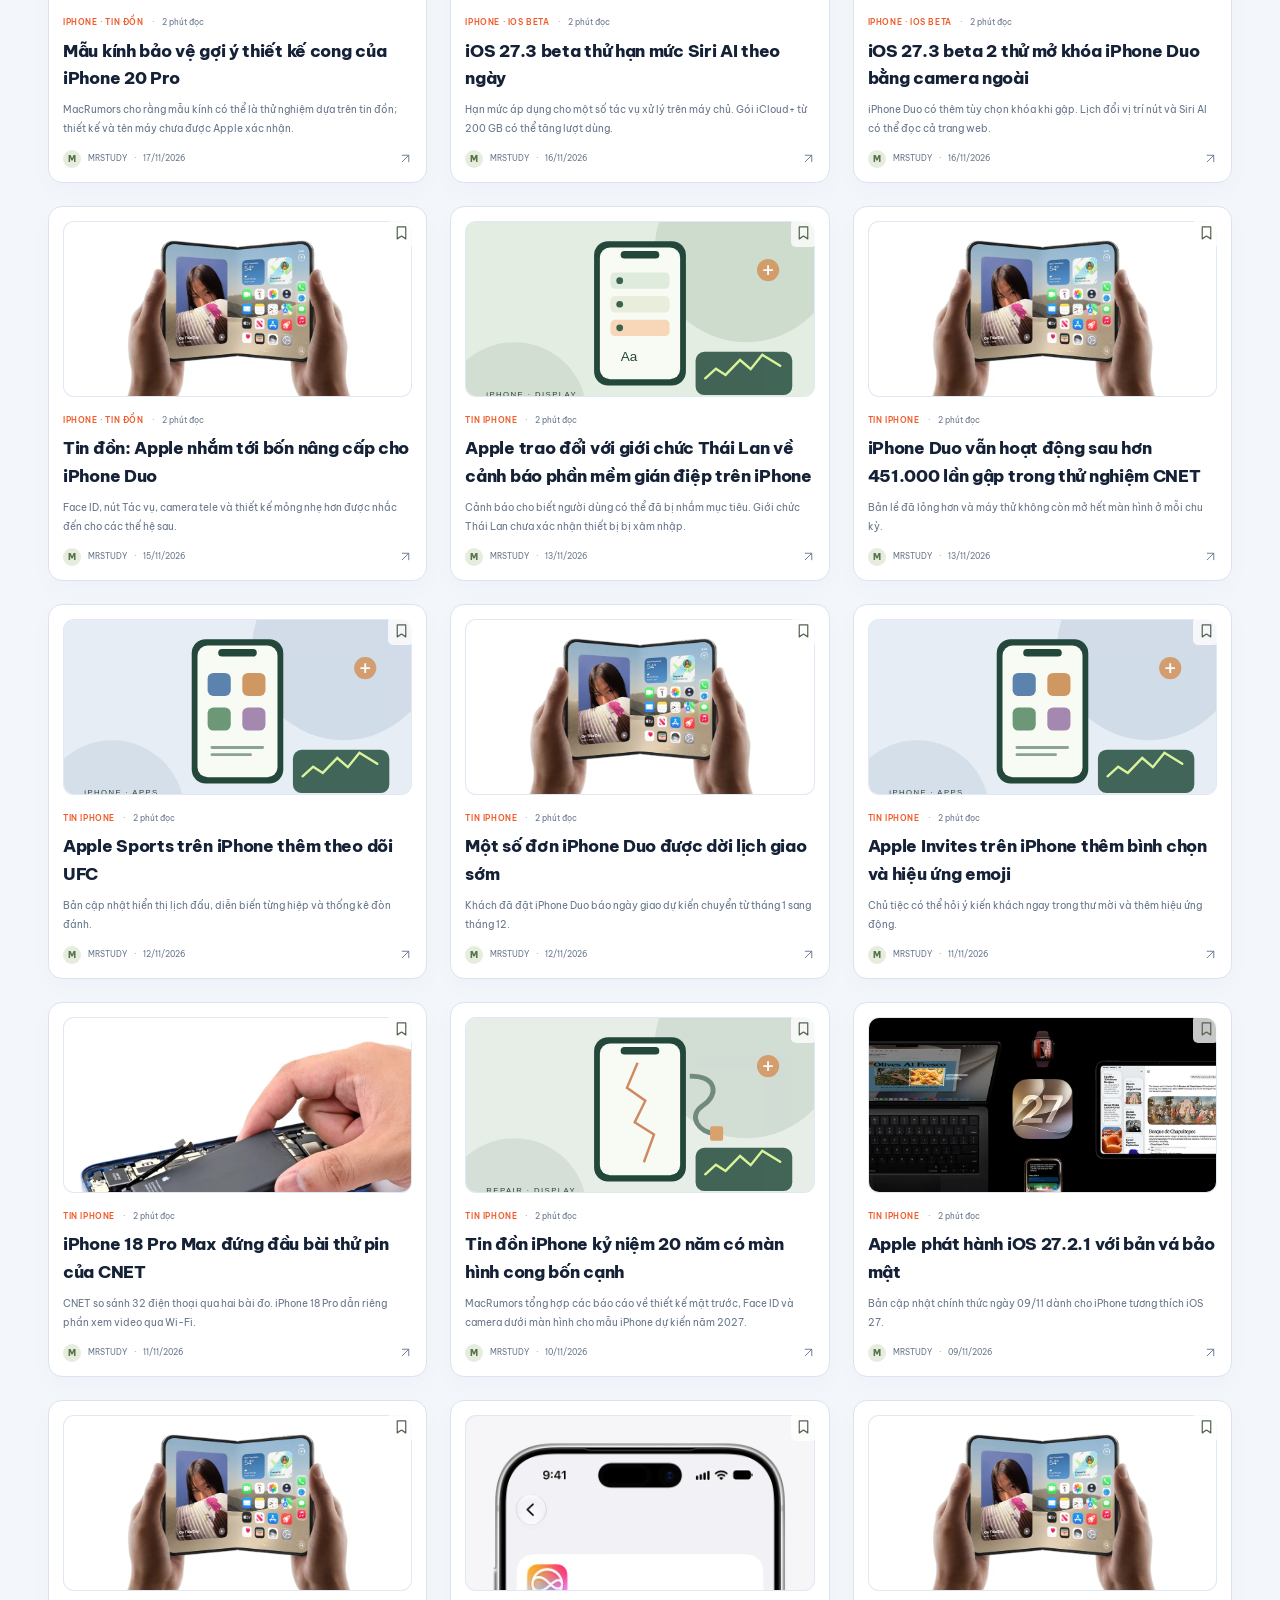
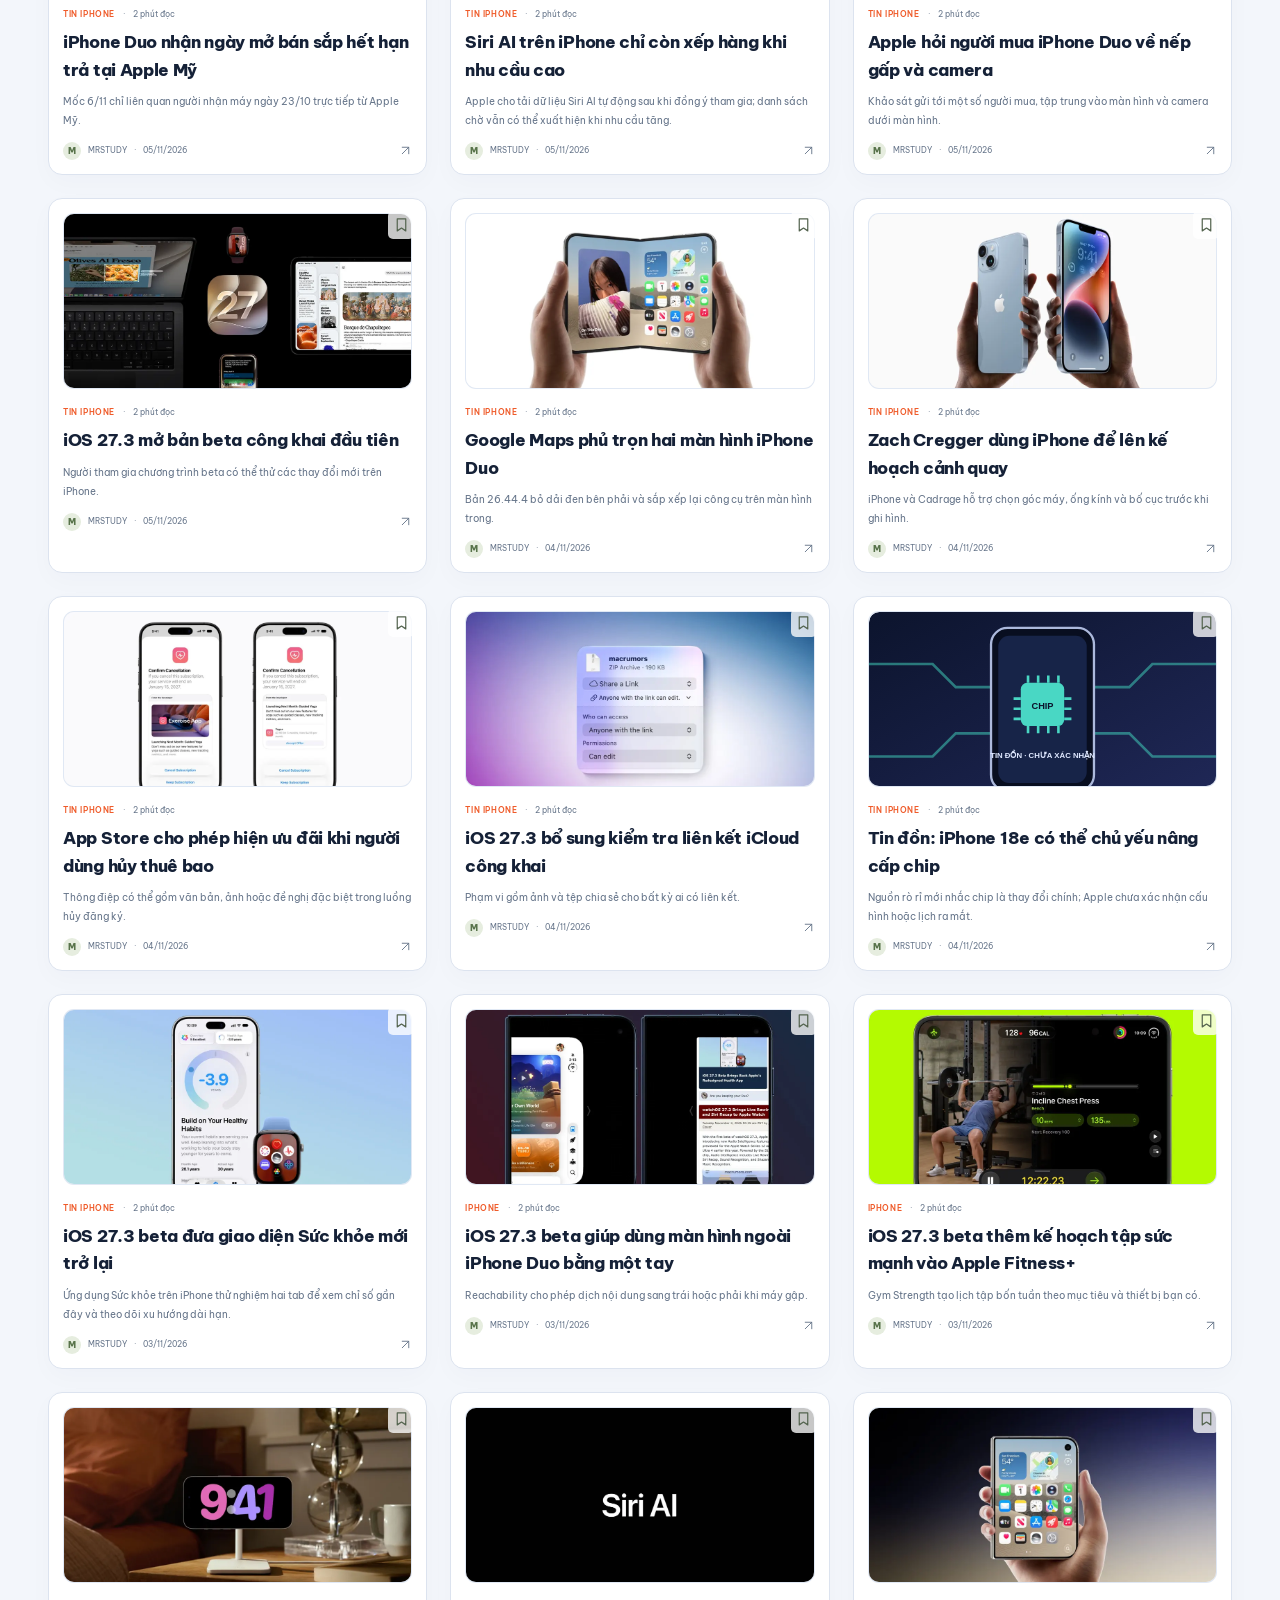
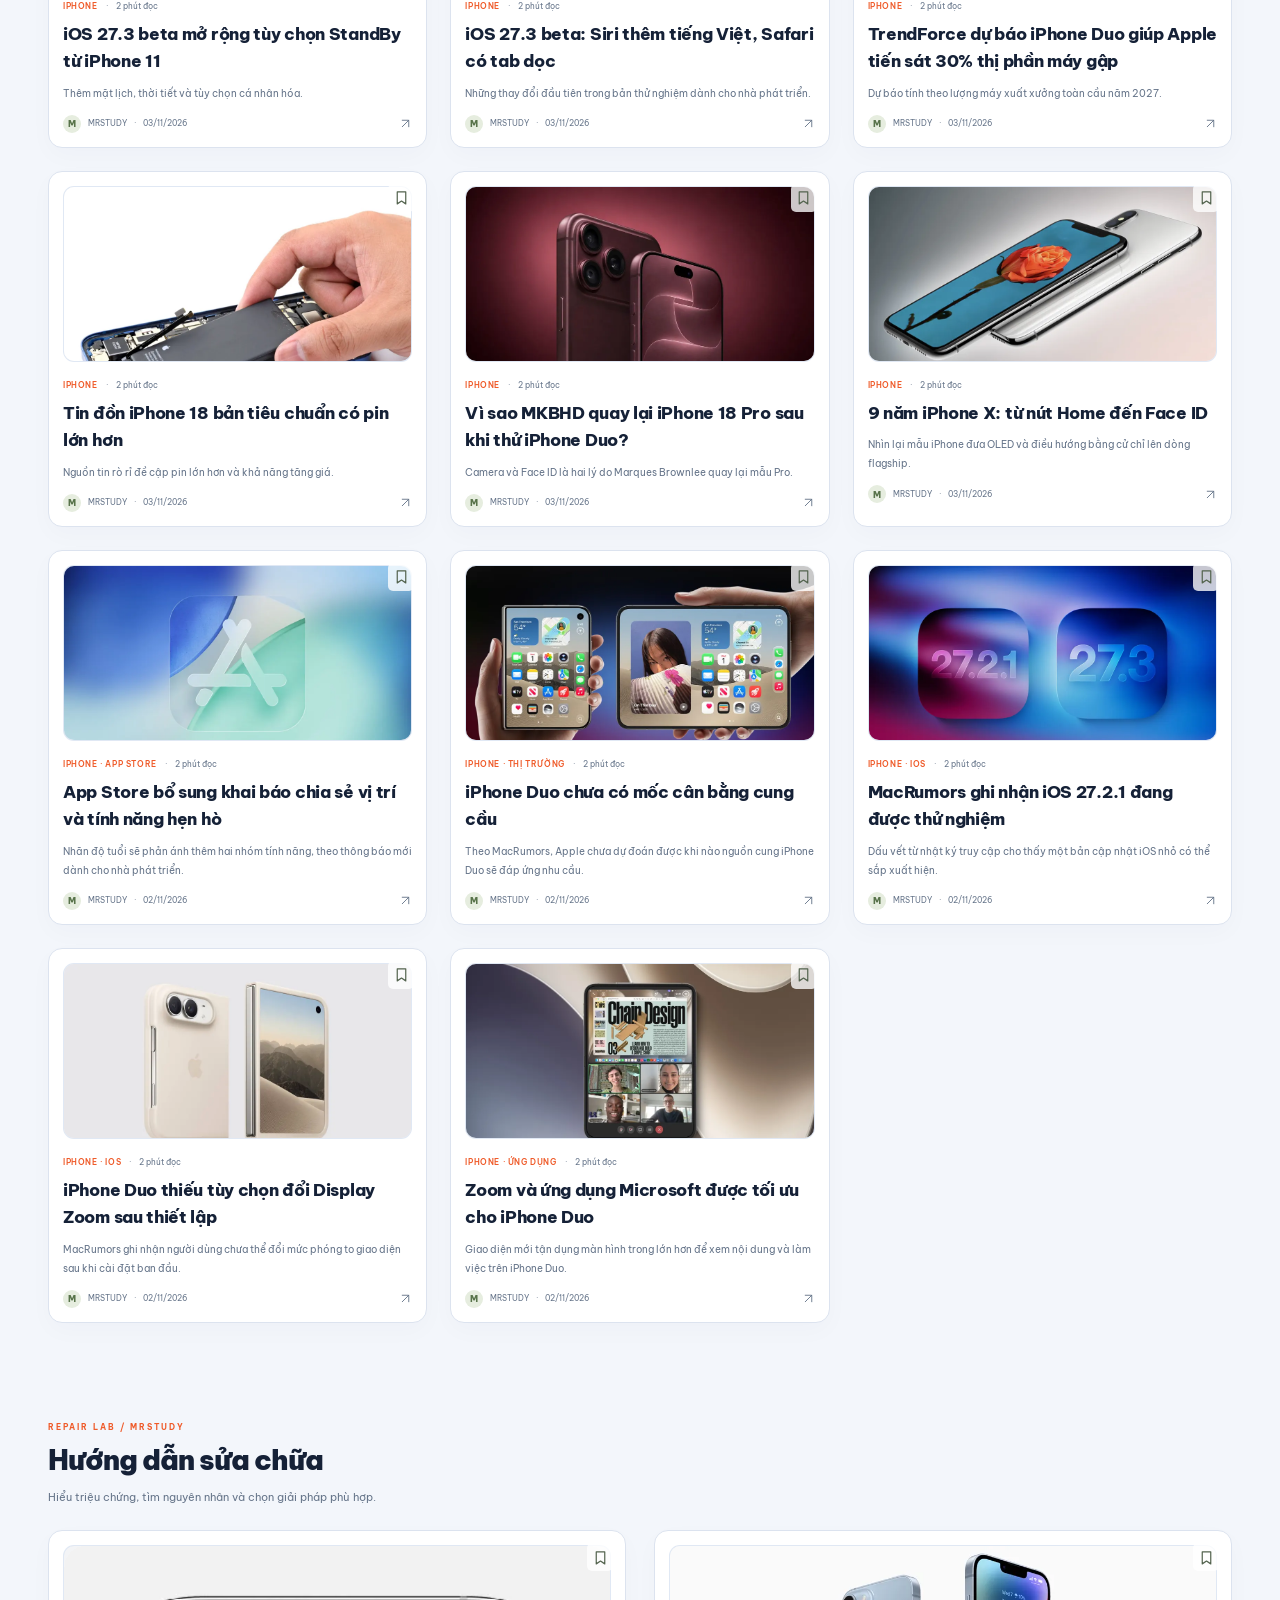
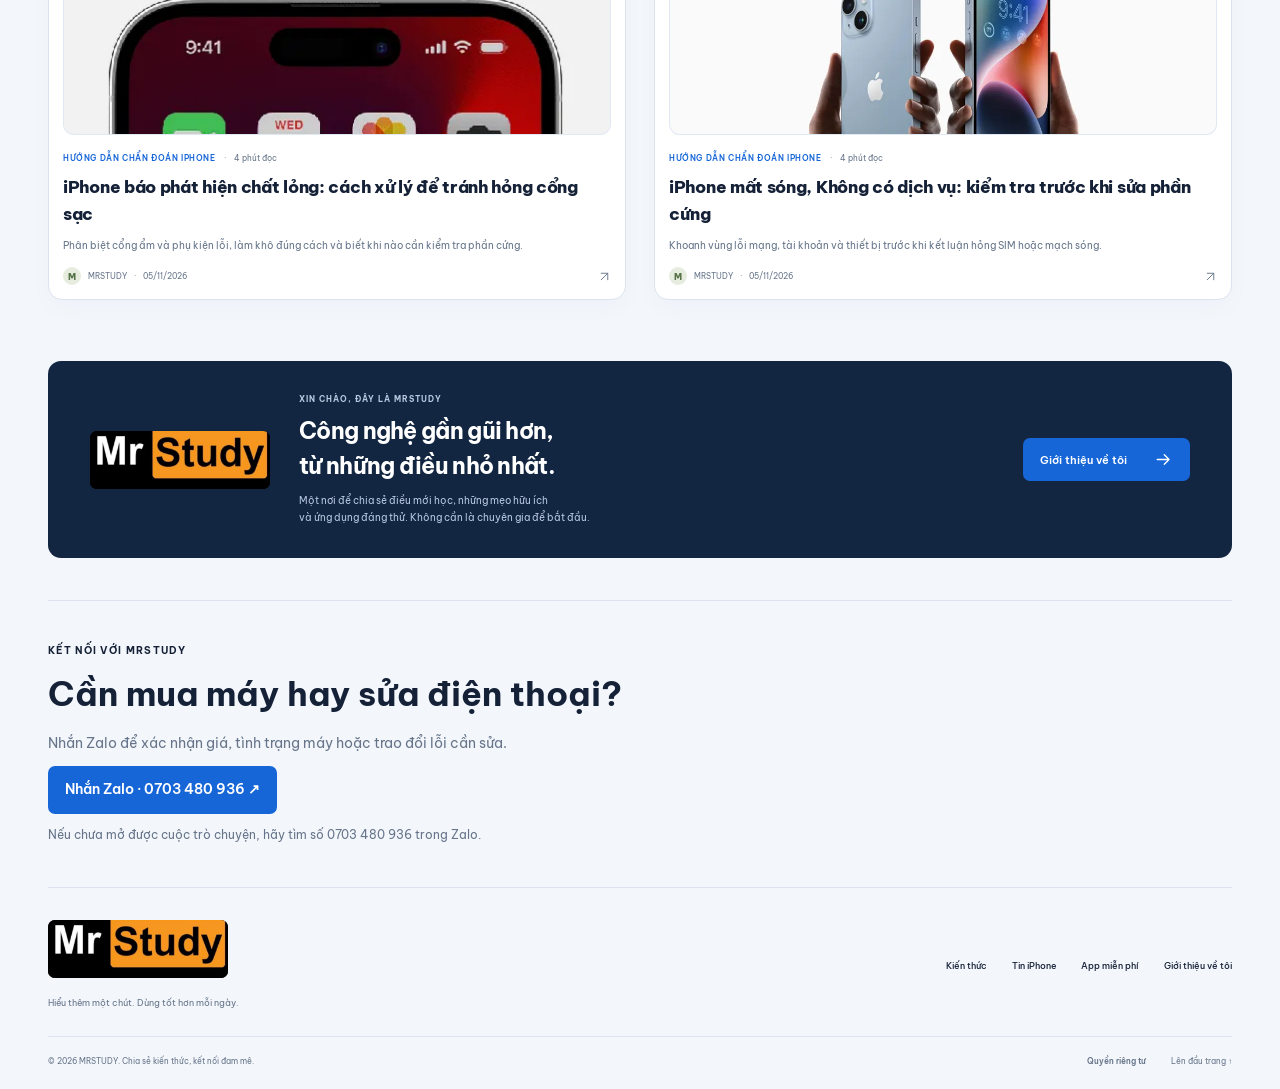
==== commit f1c03c09: "Refresh prices, add Spatial Pro US offer and iPhone Duo Halide news" ====
--- a/index.html
+++ b/index.html
@@ -12,7 +12,7 @@
   <link rel="icon" href="./assets/favicon.svg" type="image/svg+xml">
   <link rel="stylesheet" href="./style.css?v=5b03ae3e1ca5">
   <script defer src="./content.js?v=130b30532c0a"></script>
-  <script defer src="./phone-content.js?v=ff8bdf3870ca"></script>
+  <script defer src="./phone-content.js?v=f3b552602889"></script>
   <script defer src="./deal-rules.js?v=82db136805c2"></script>
   <script defer src="./app.js?v=7533ddf79393"></script>
   <script defer src="./deals.js?v=5b6302c26e7e"></script>
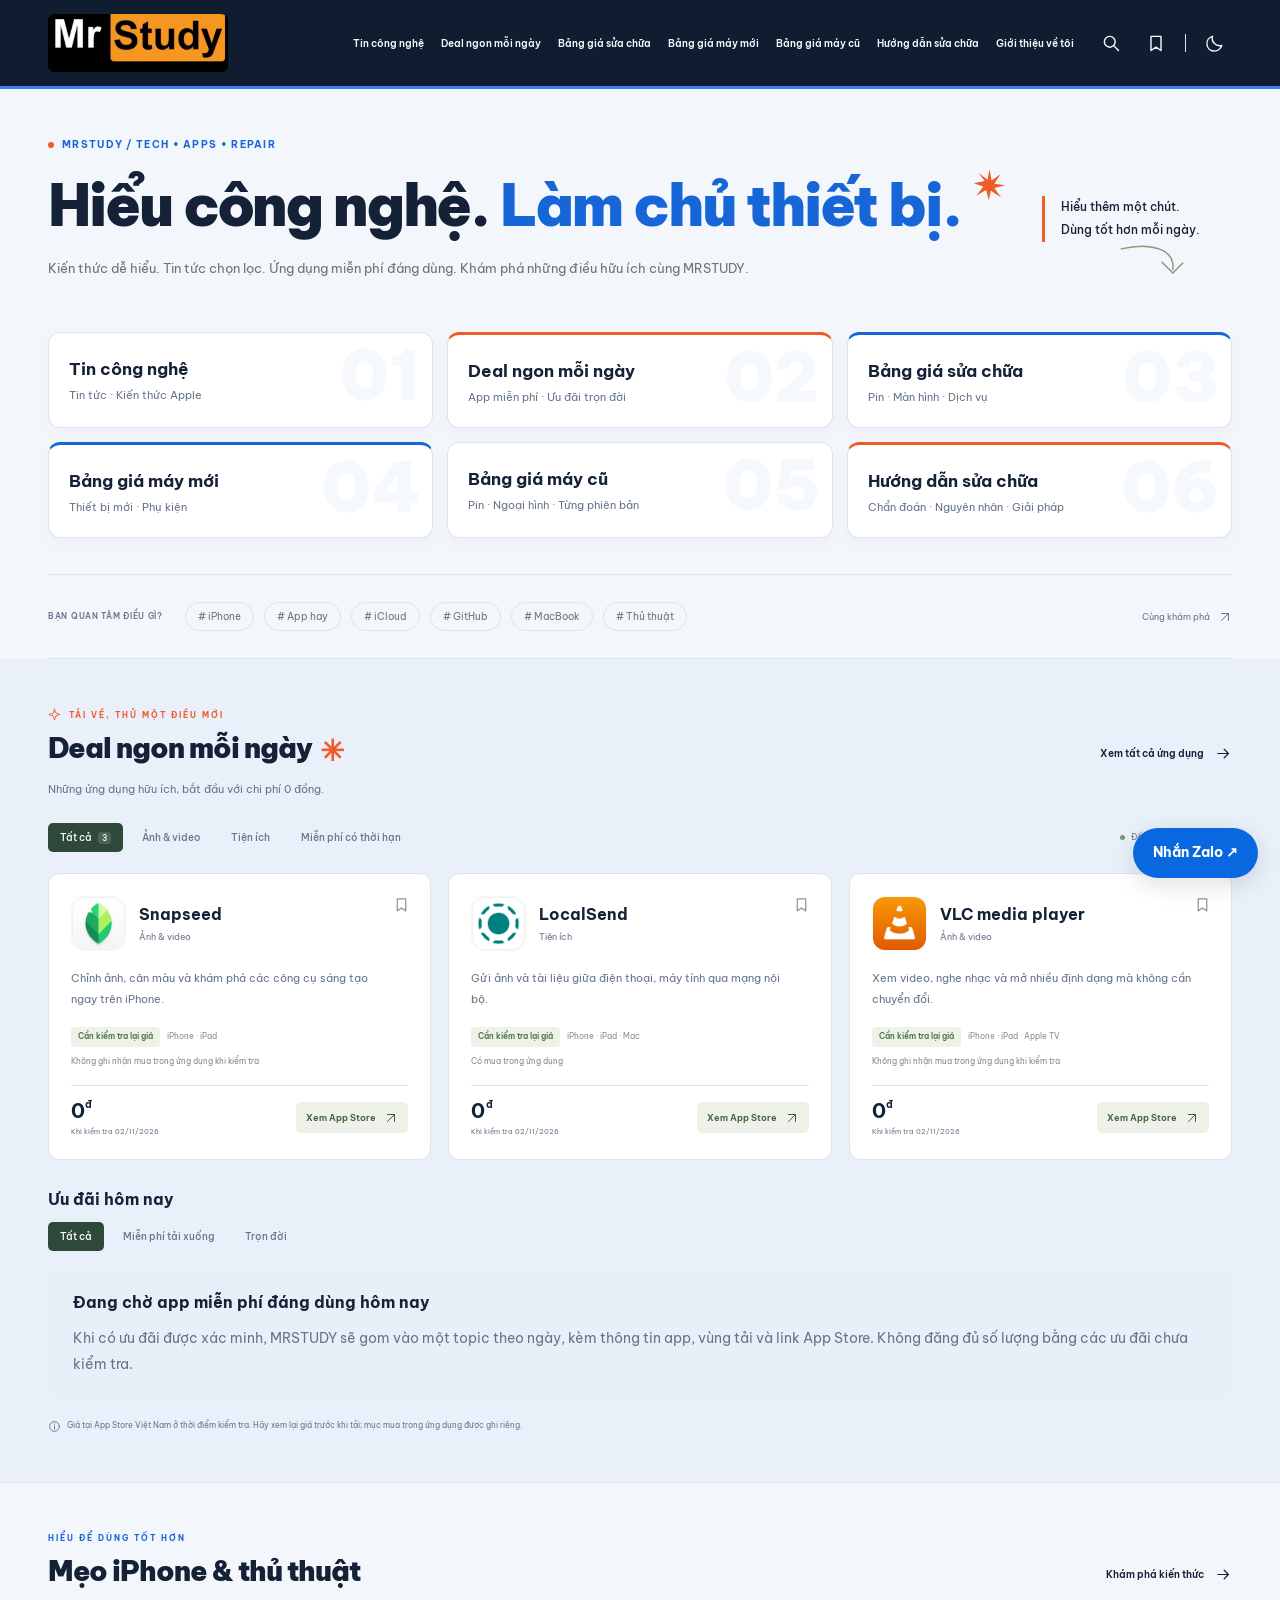
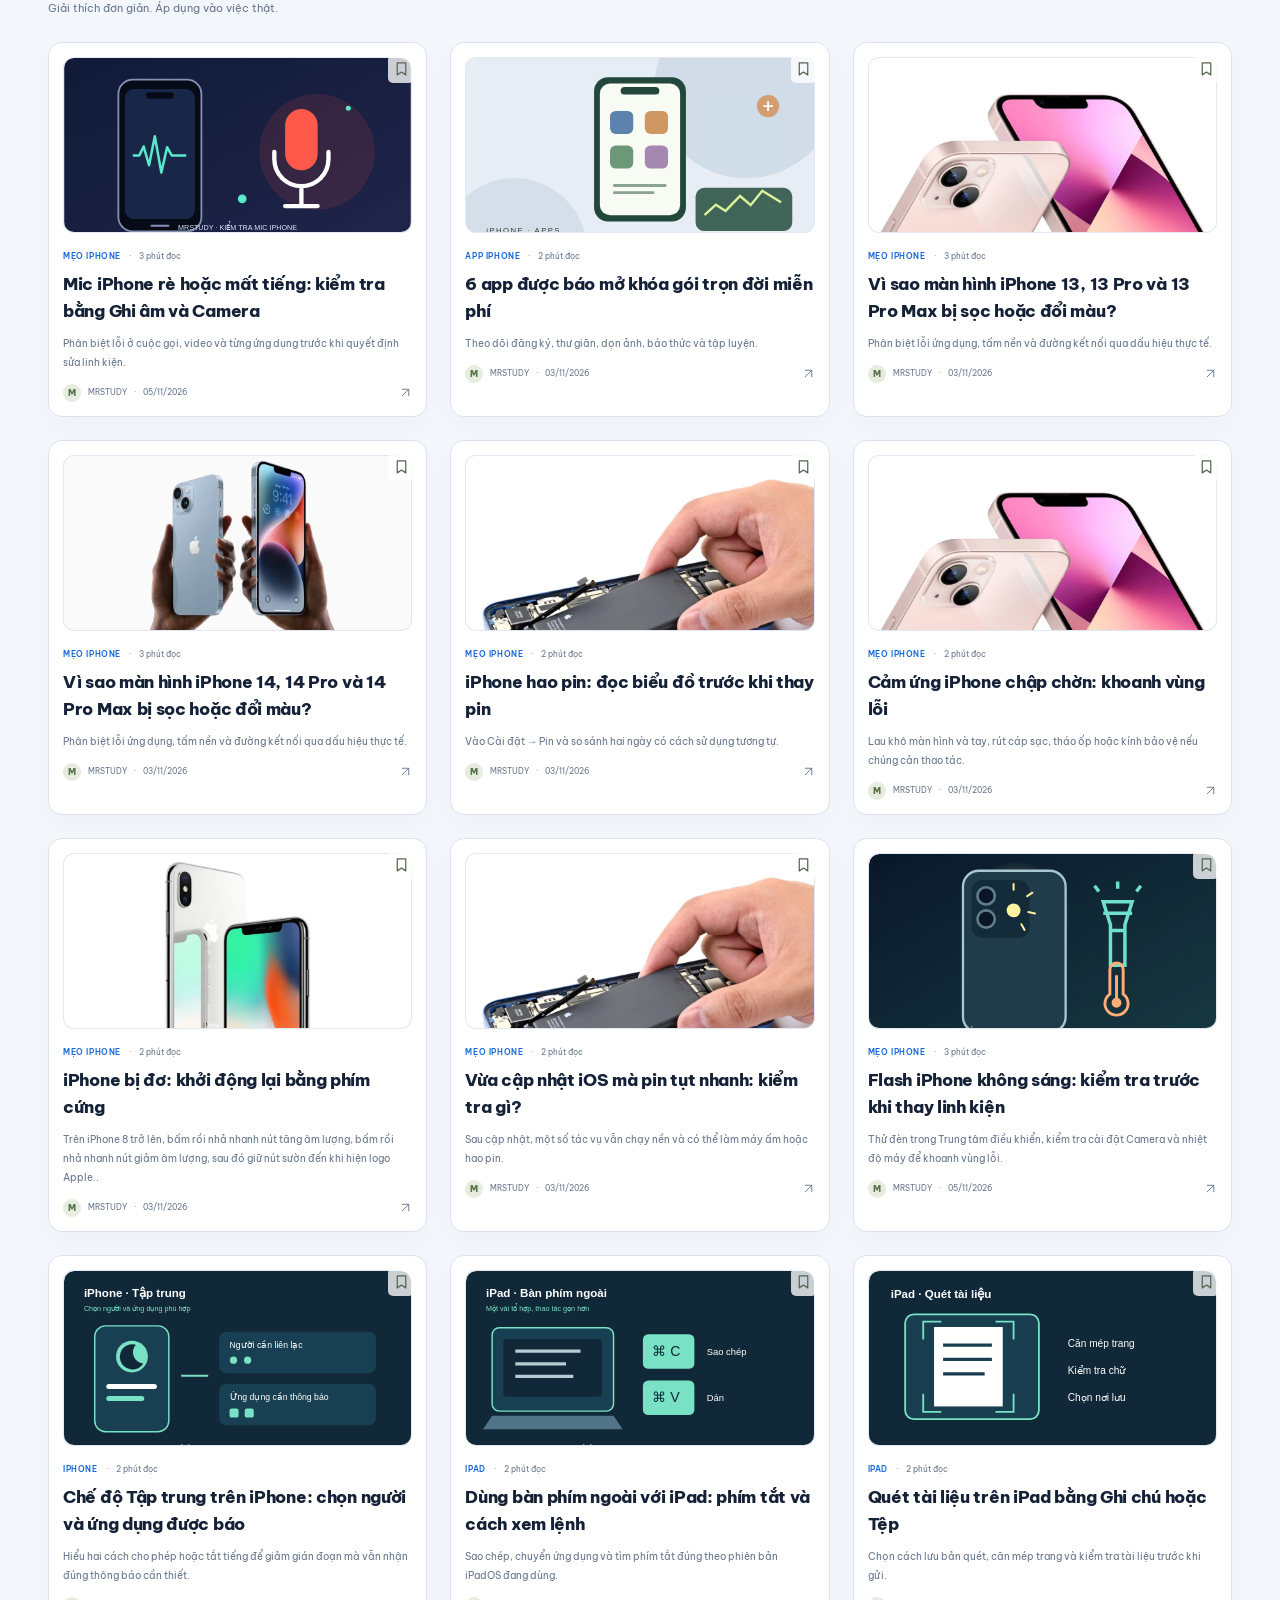
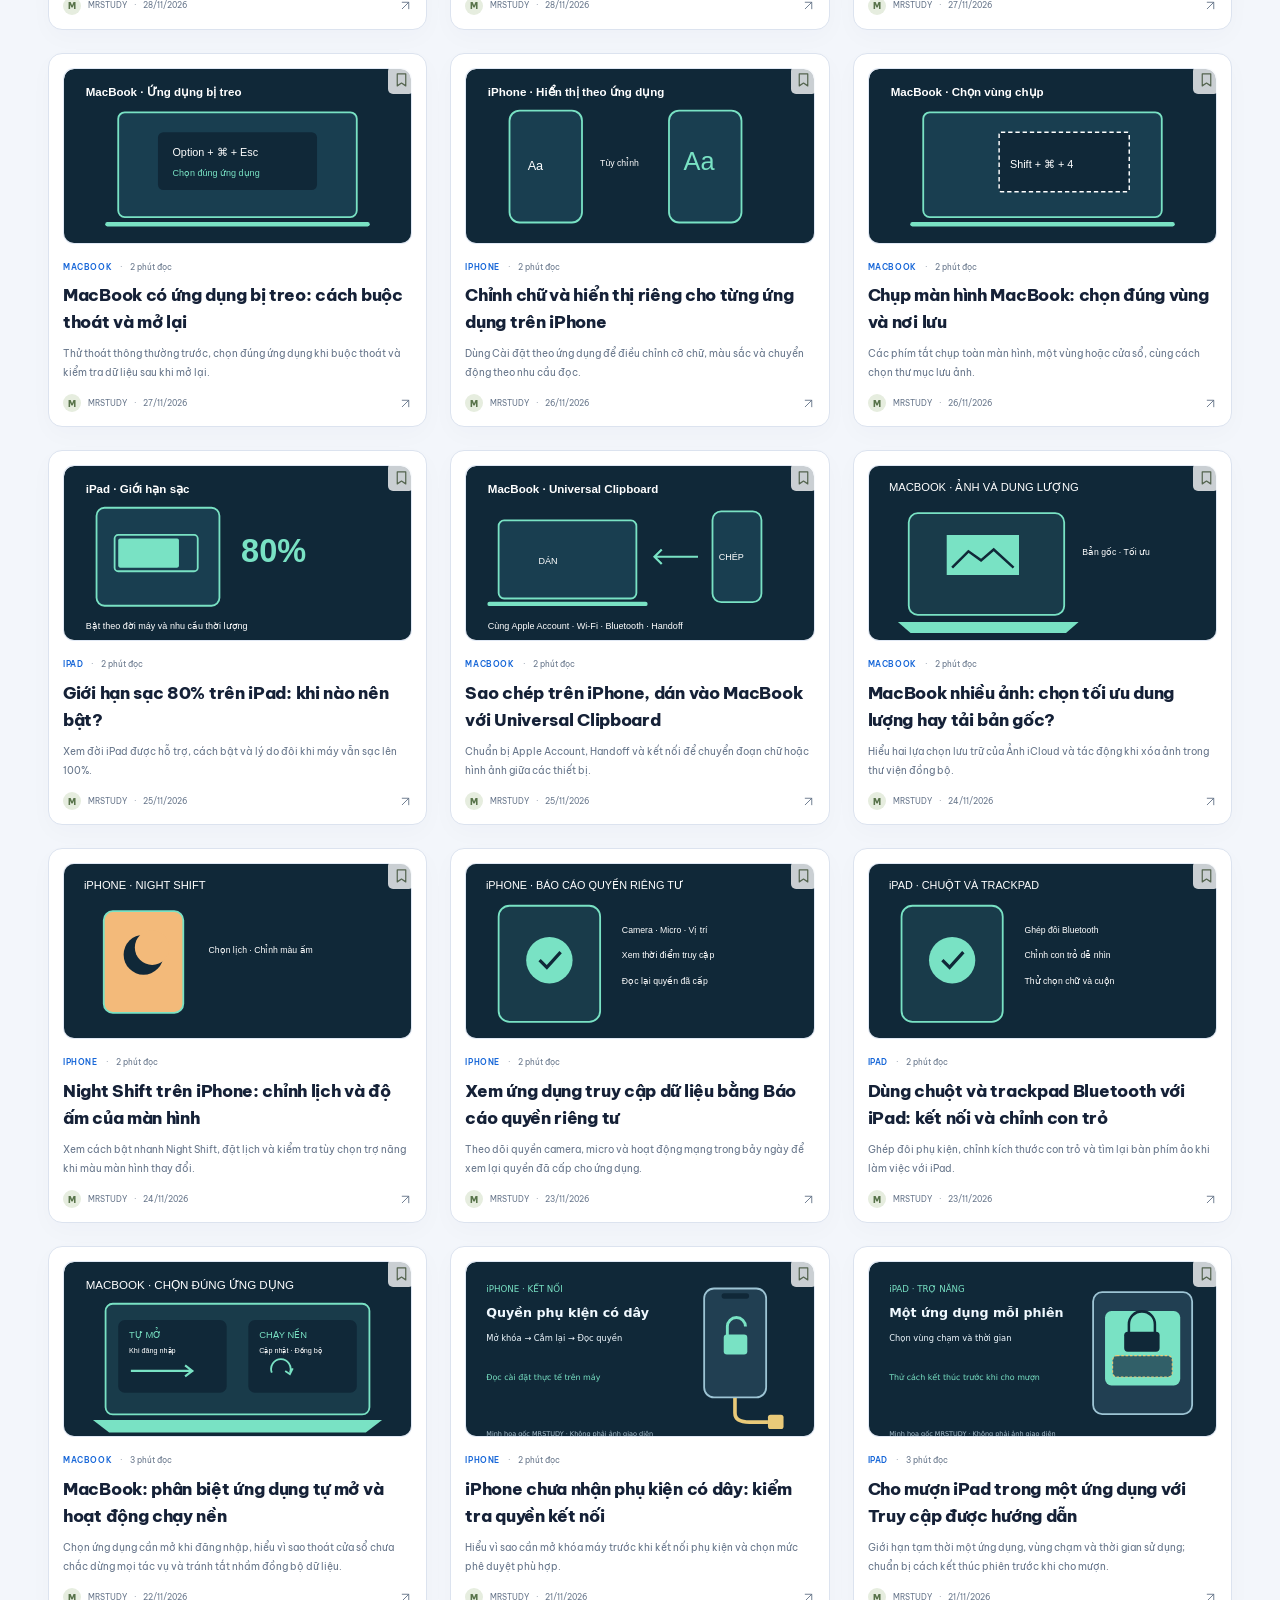
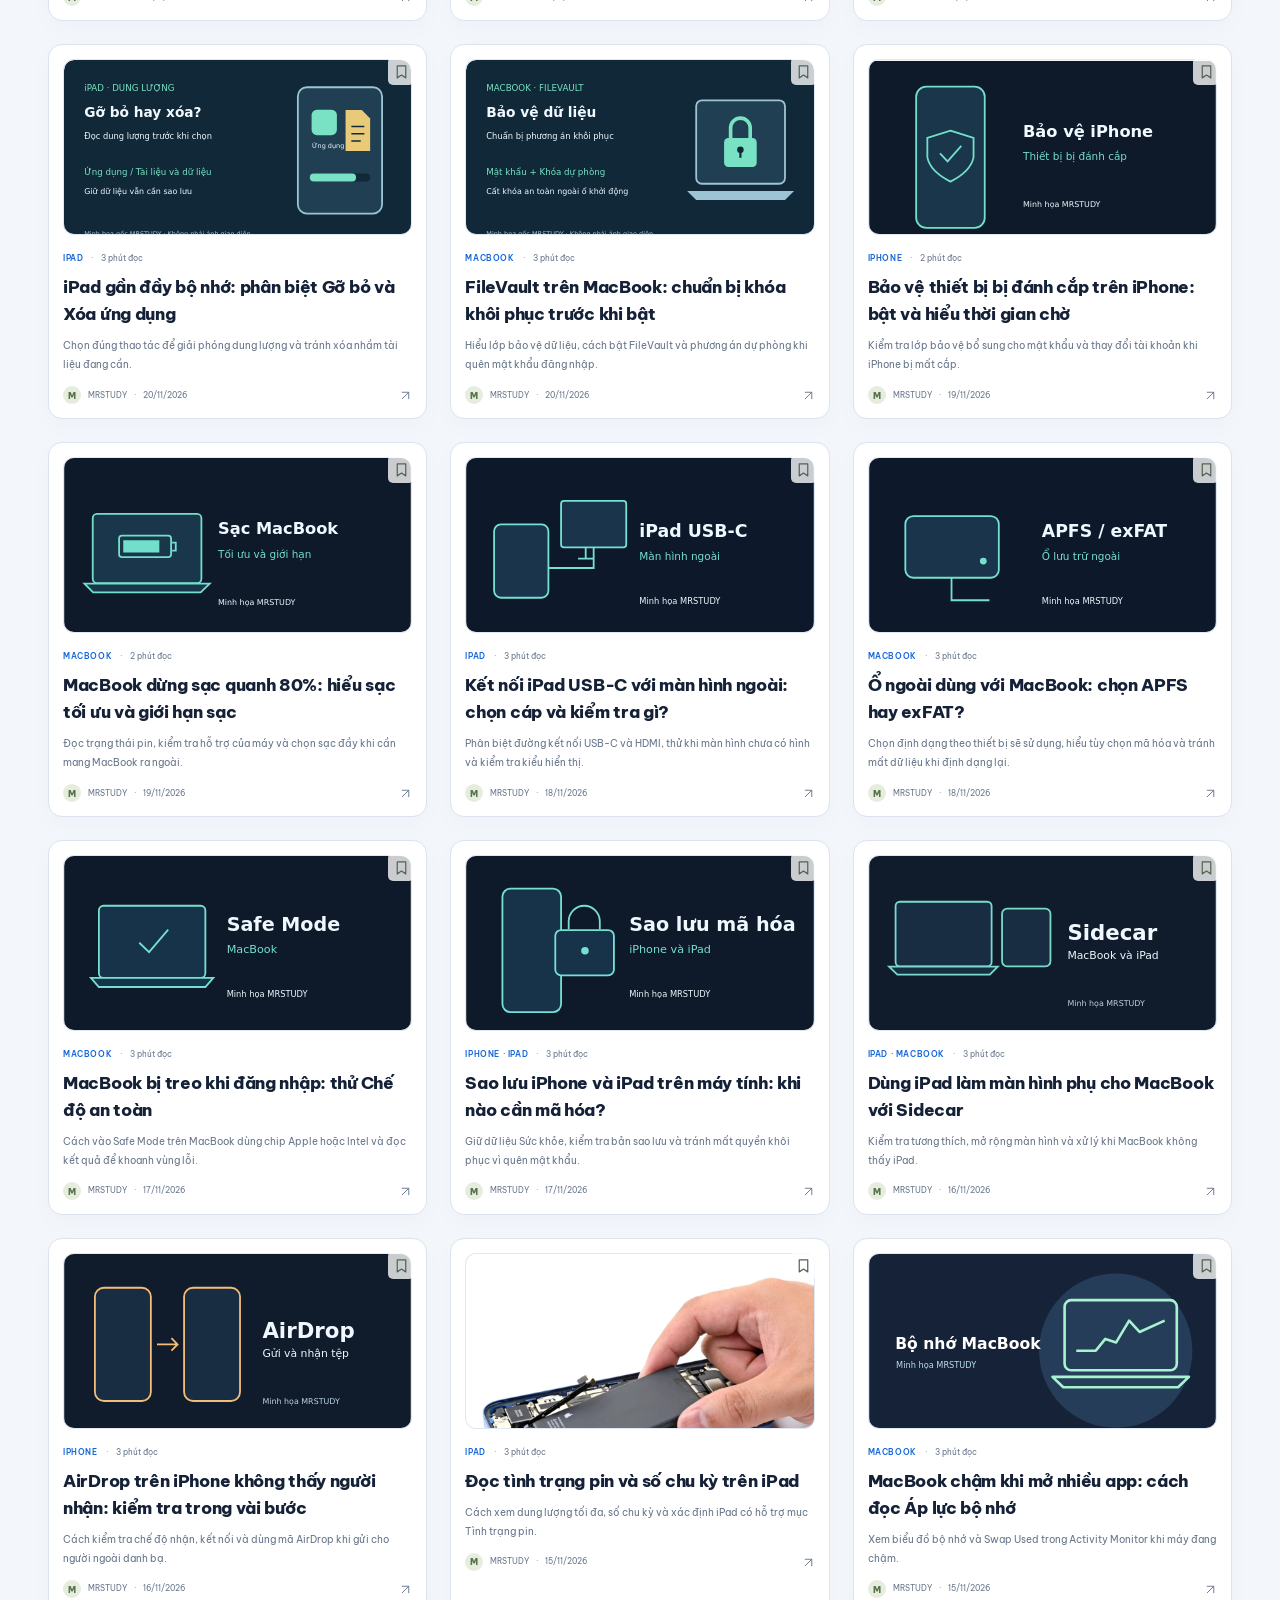
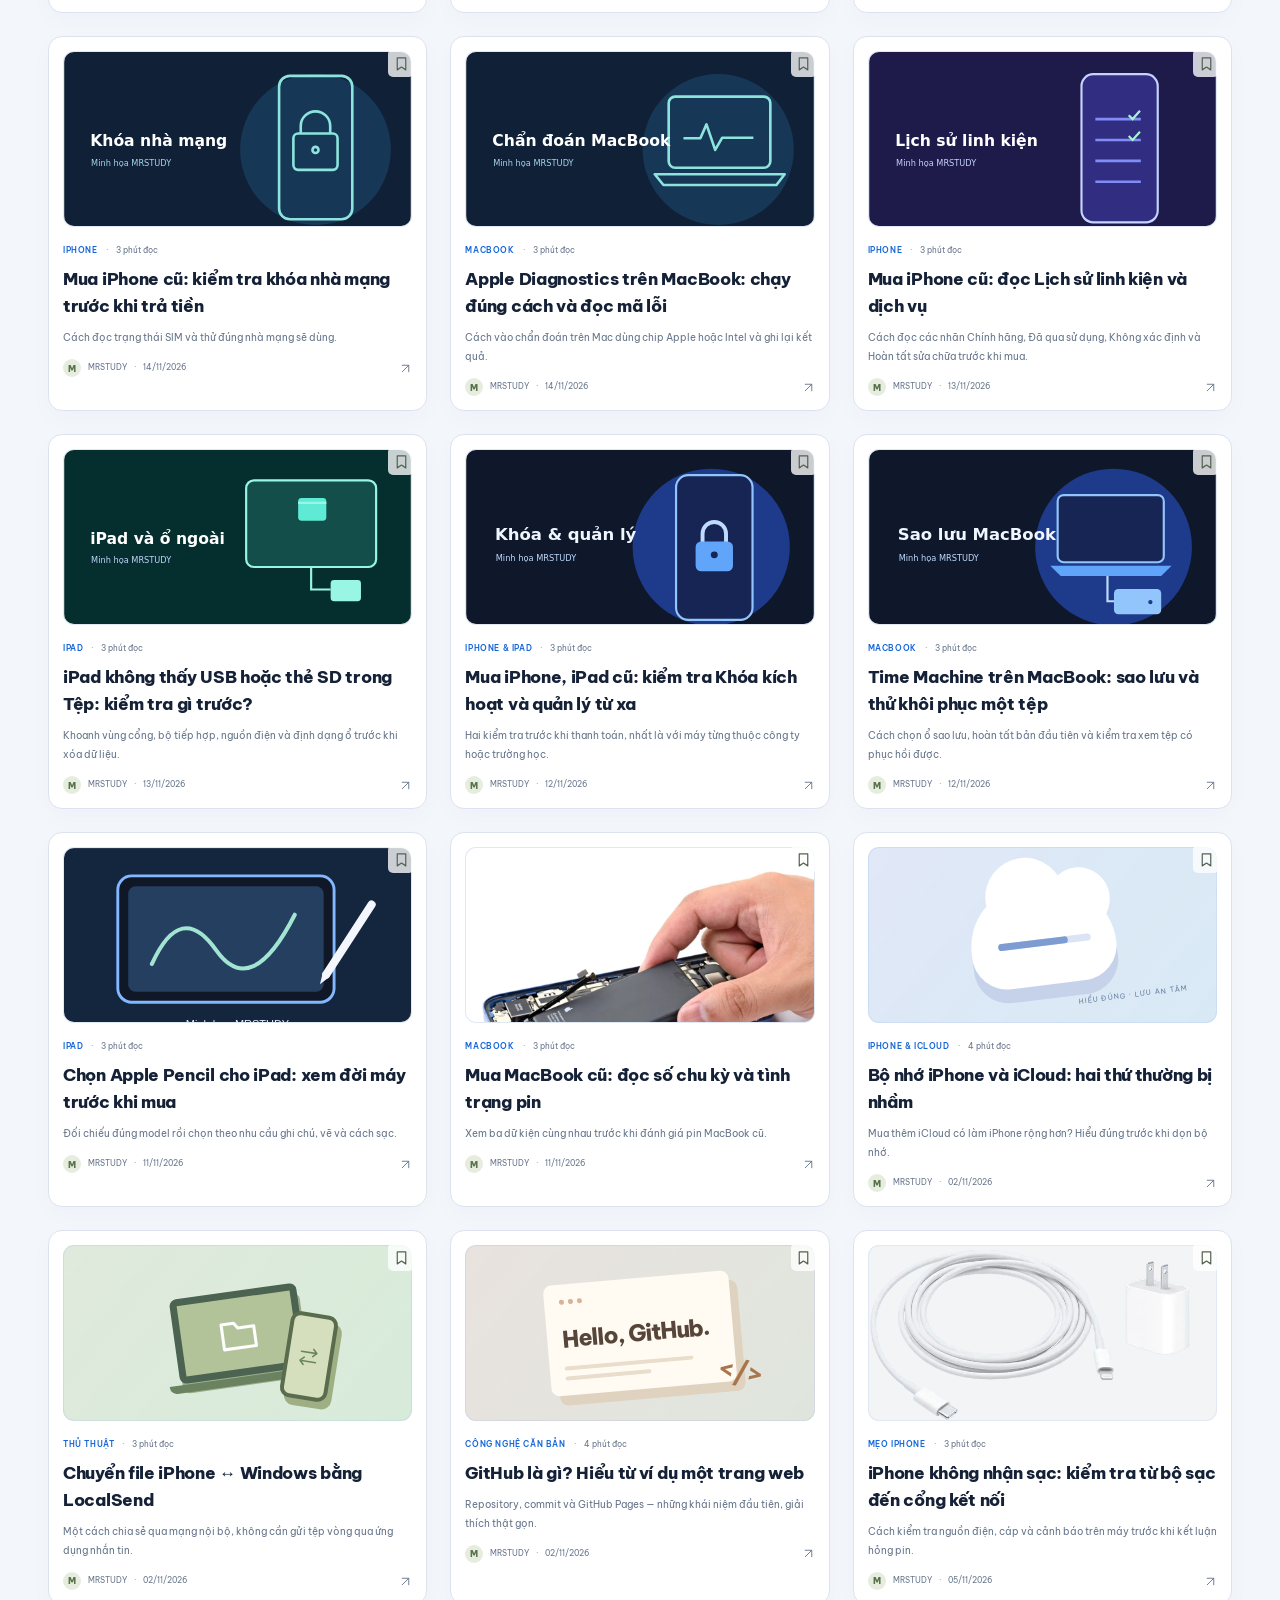
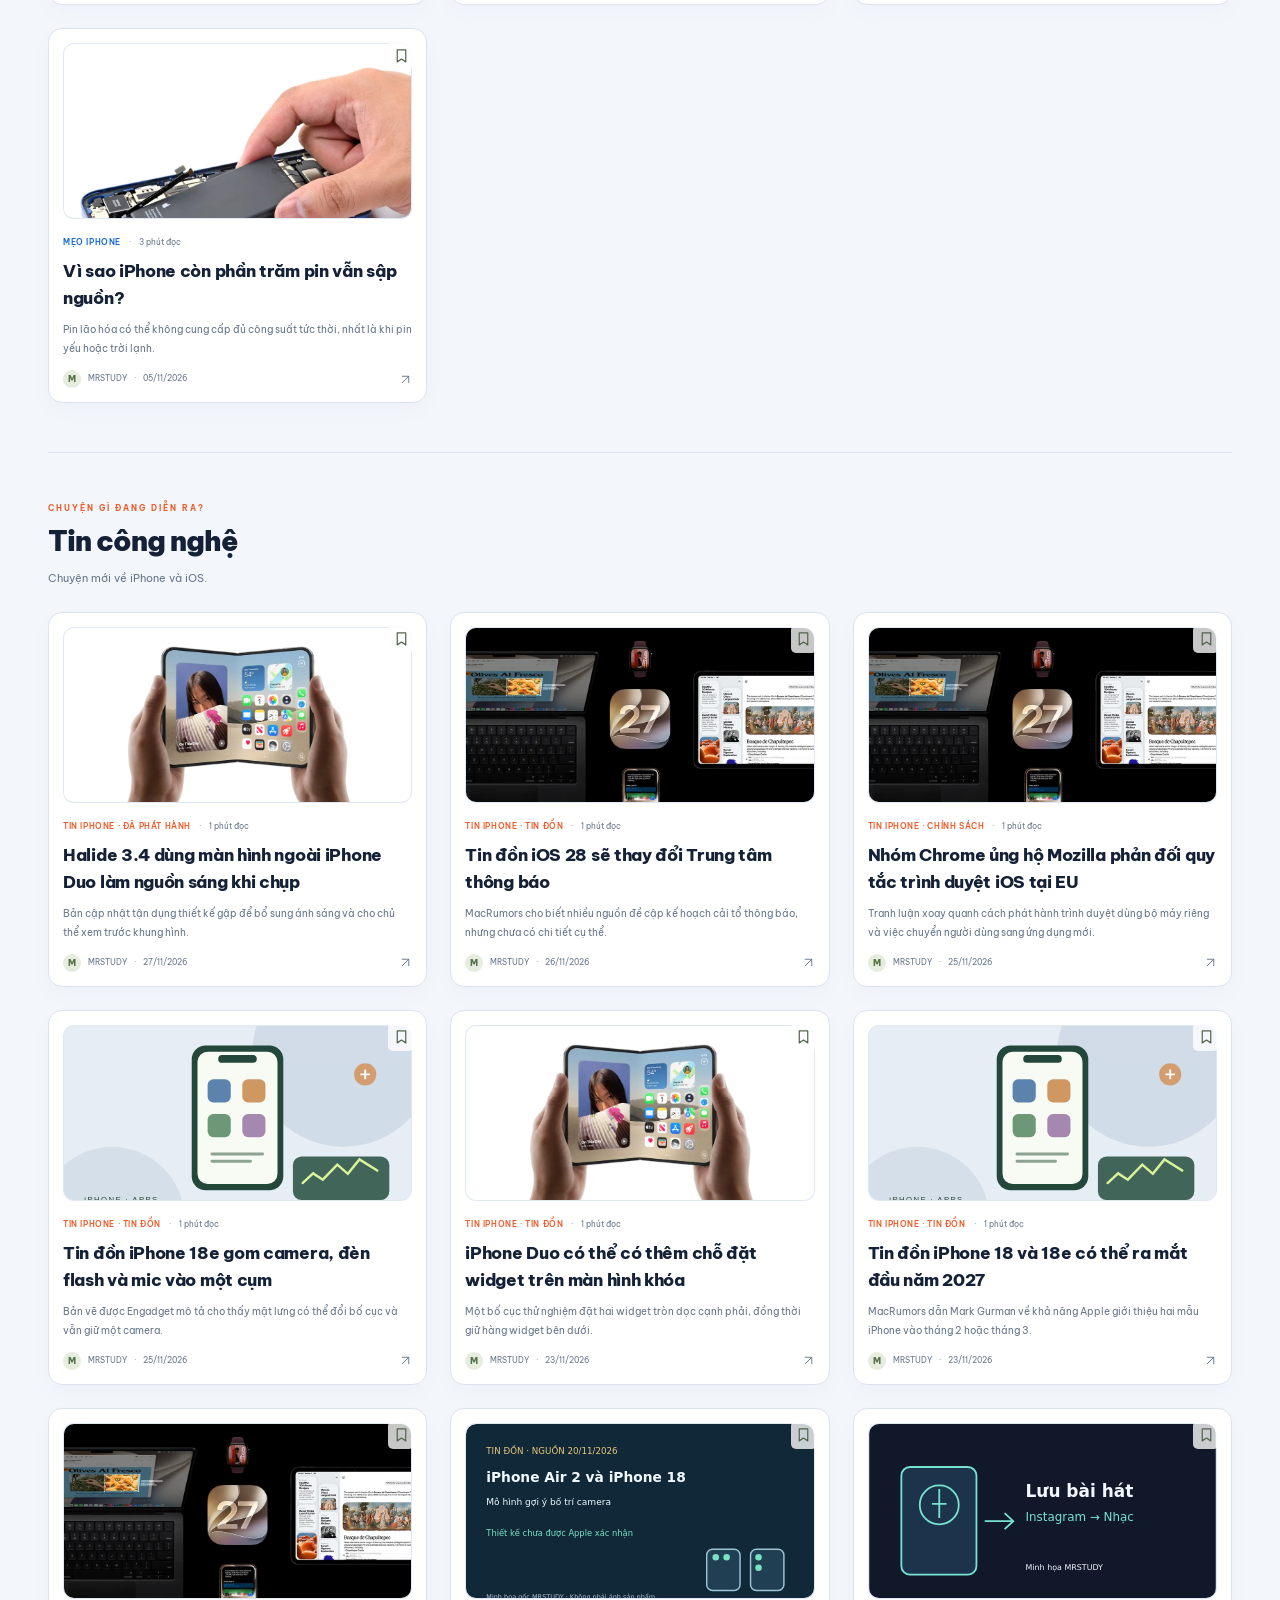
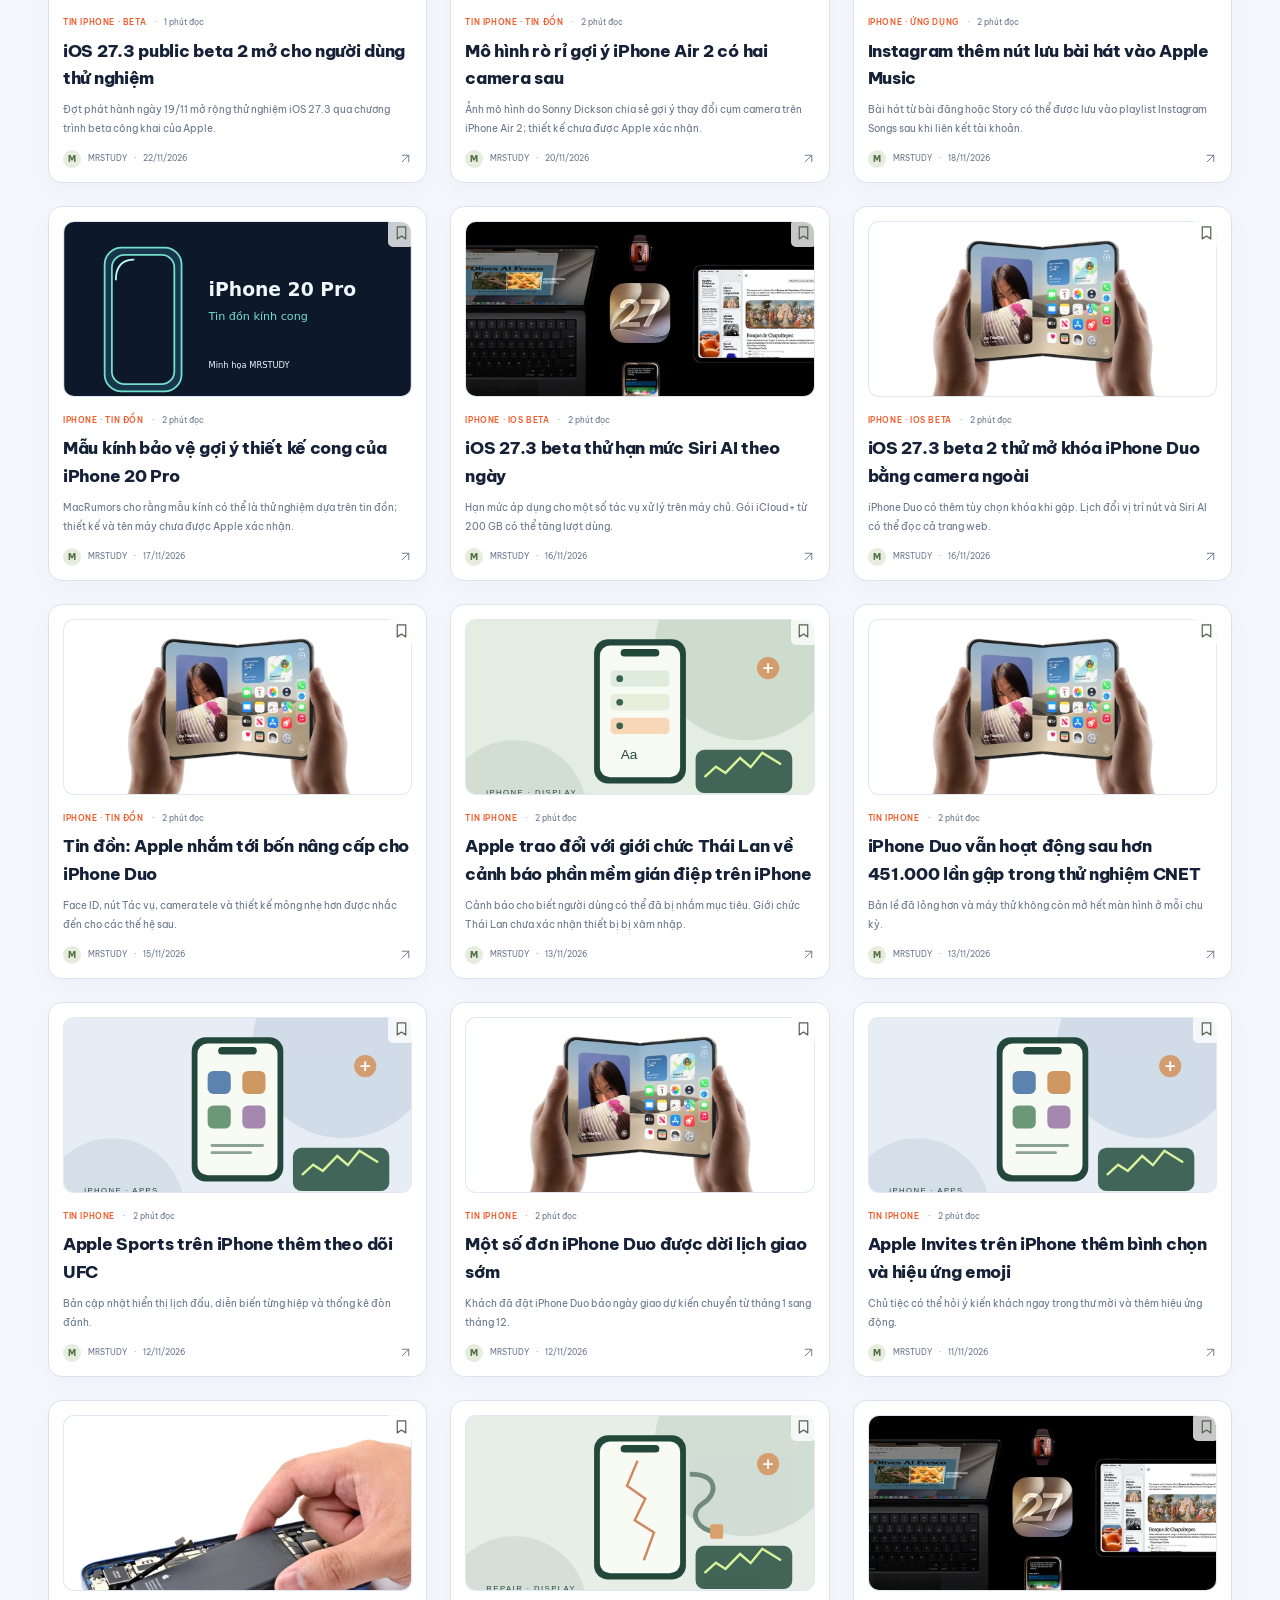
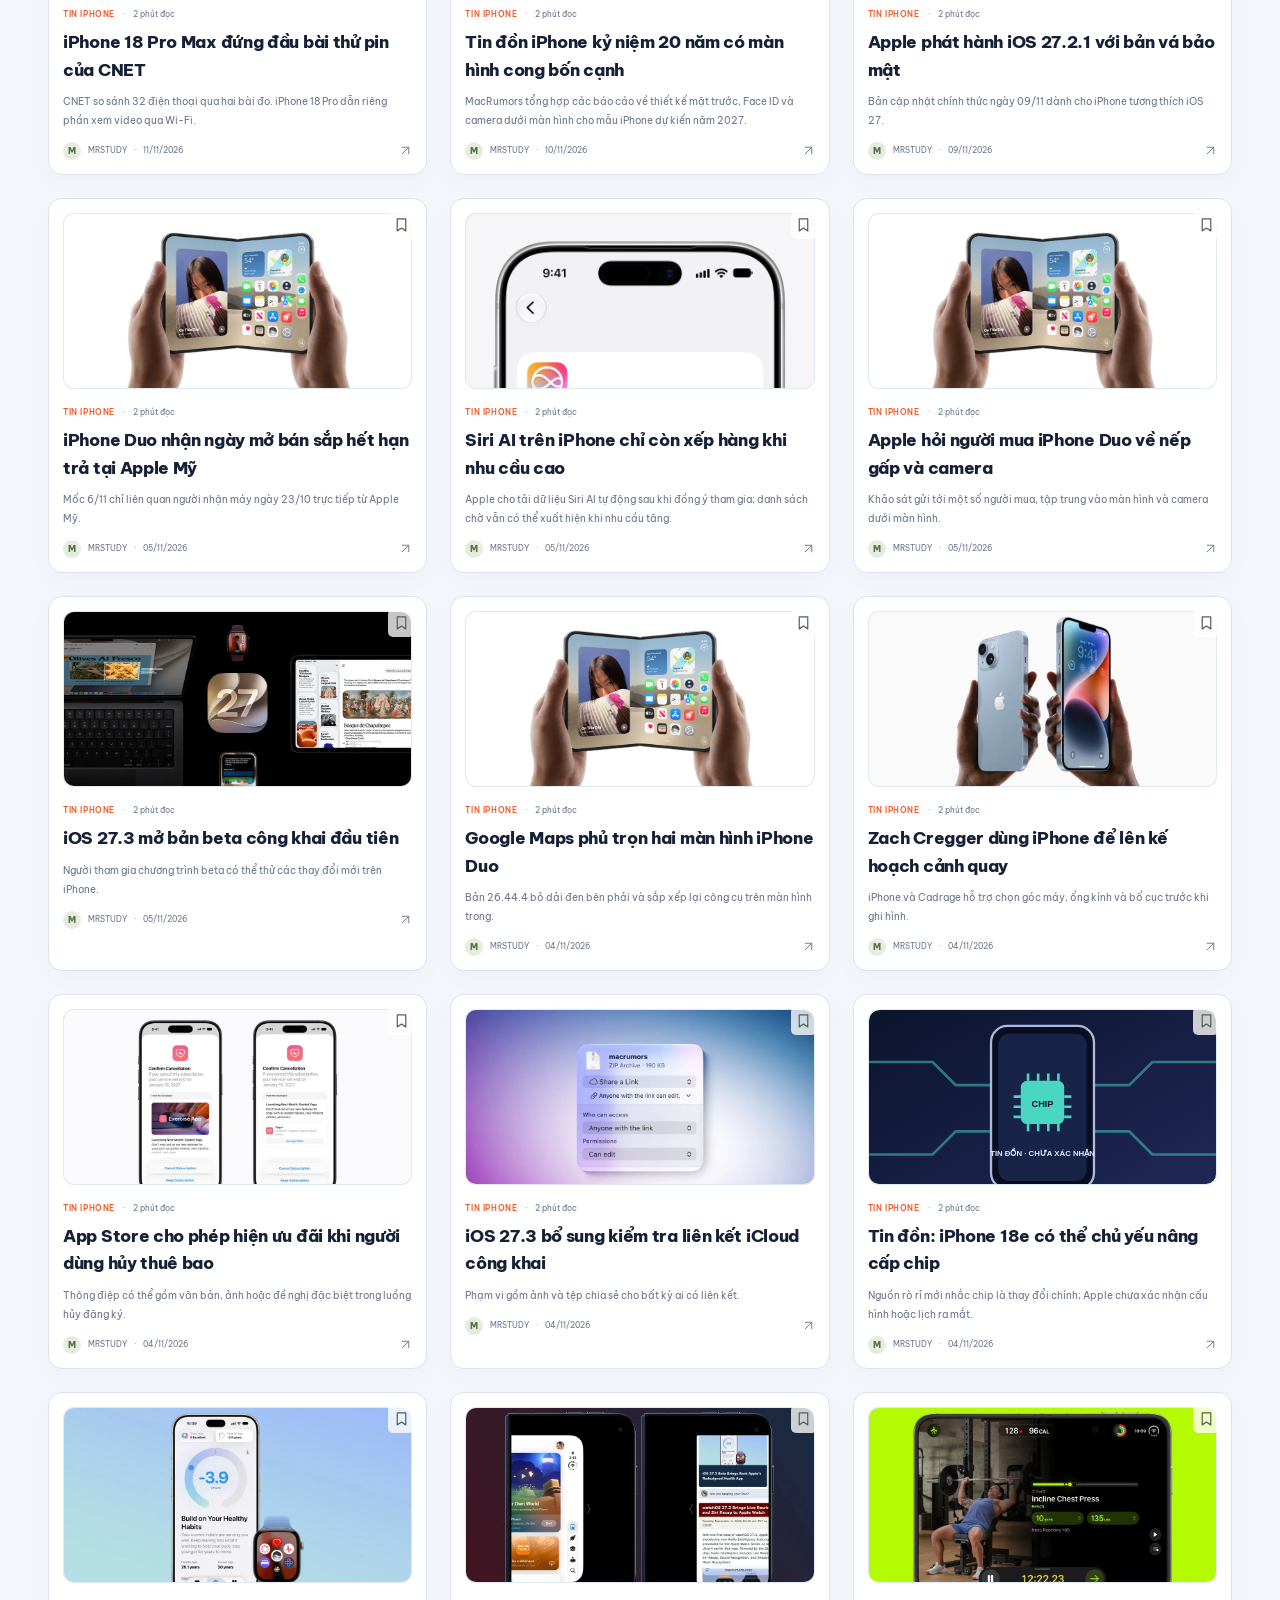
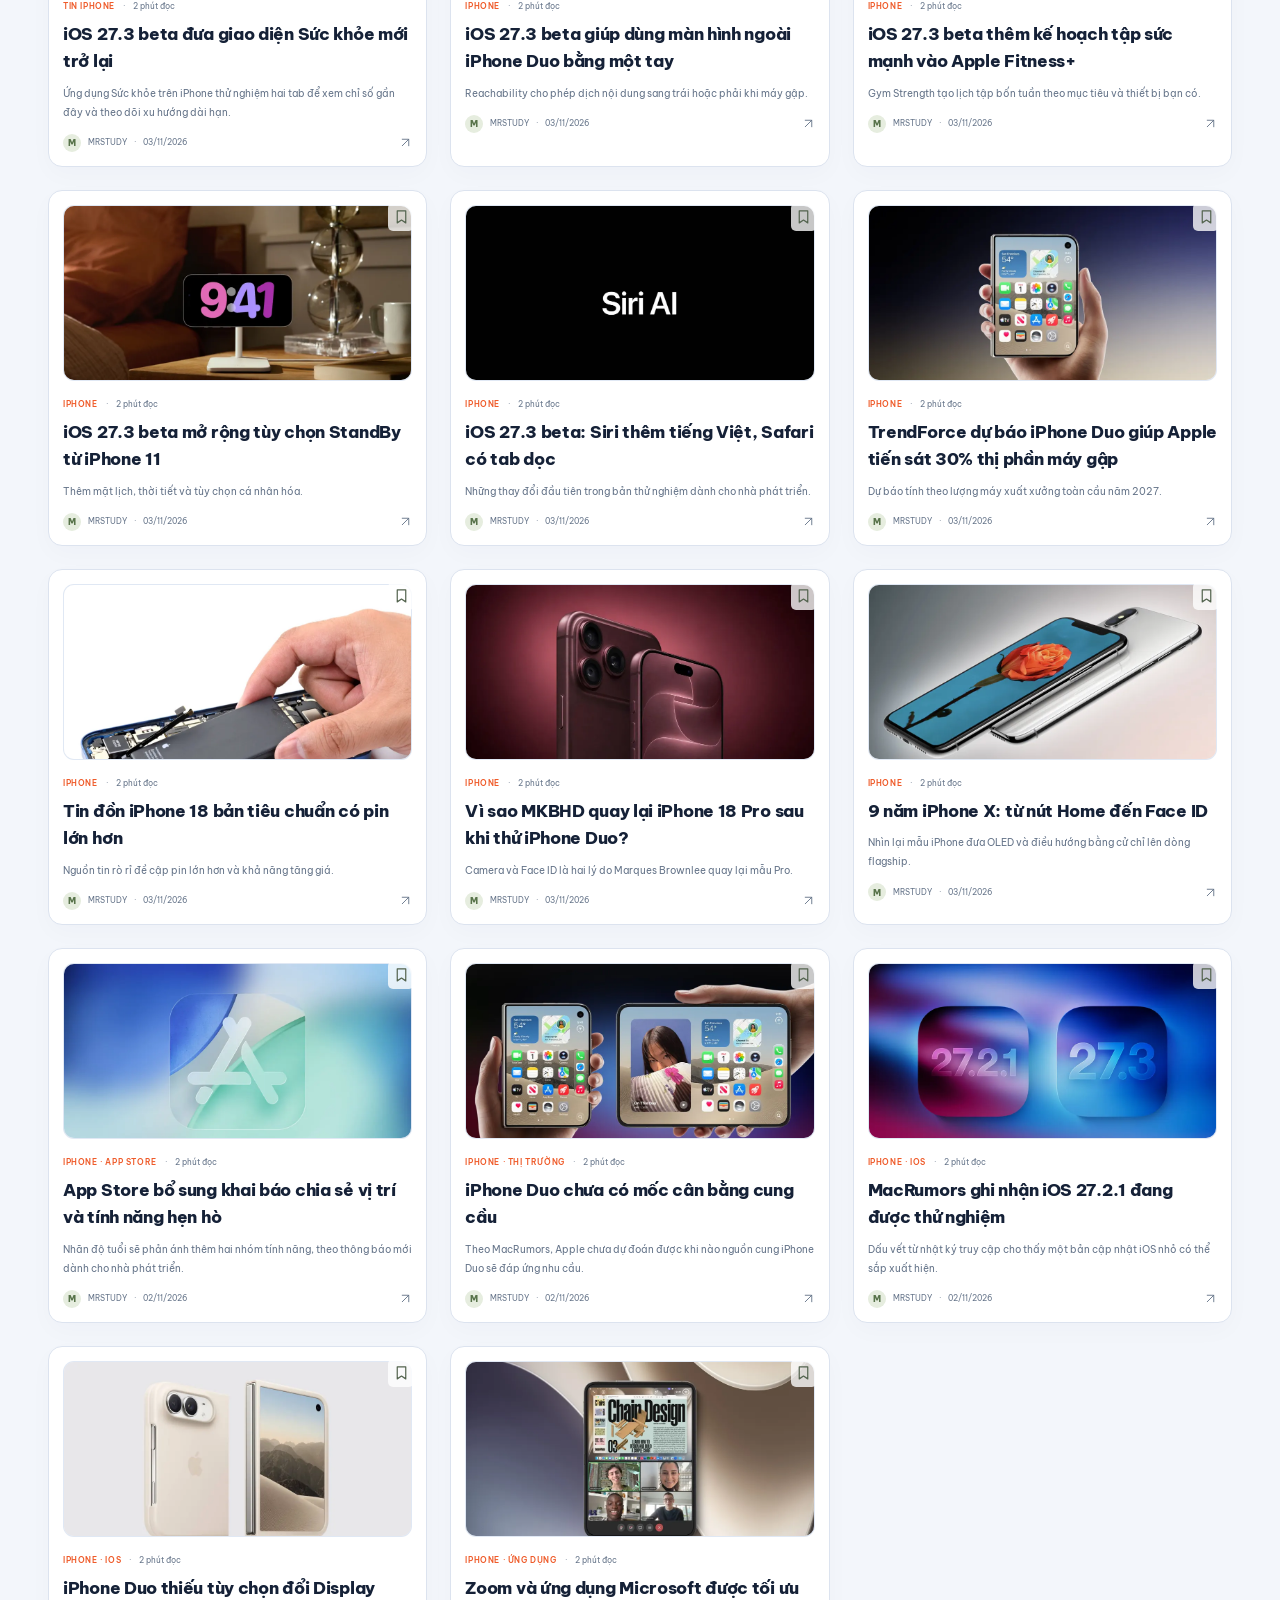
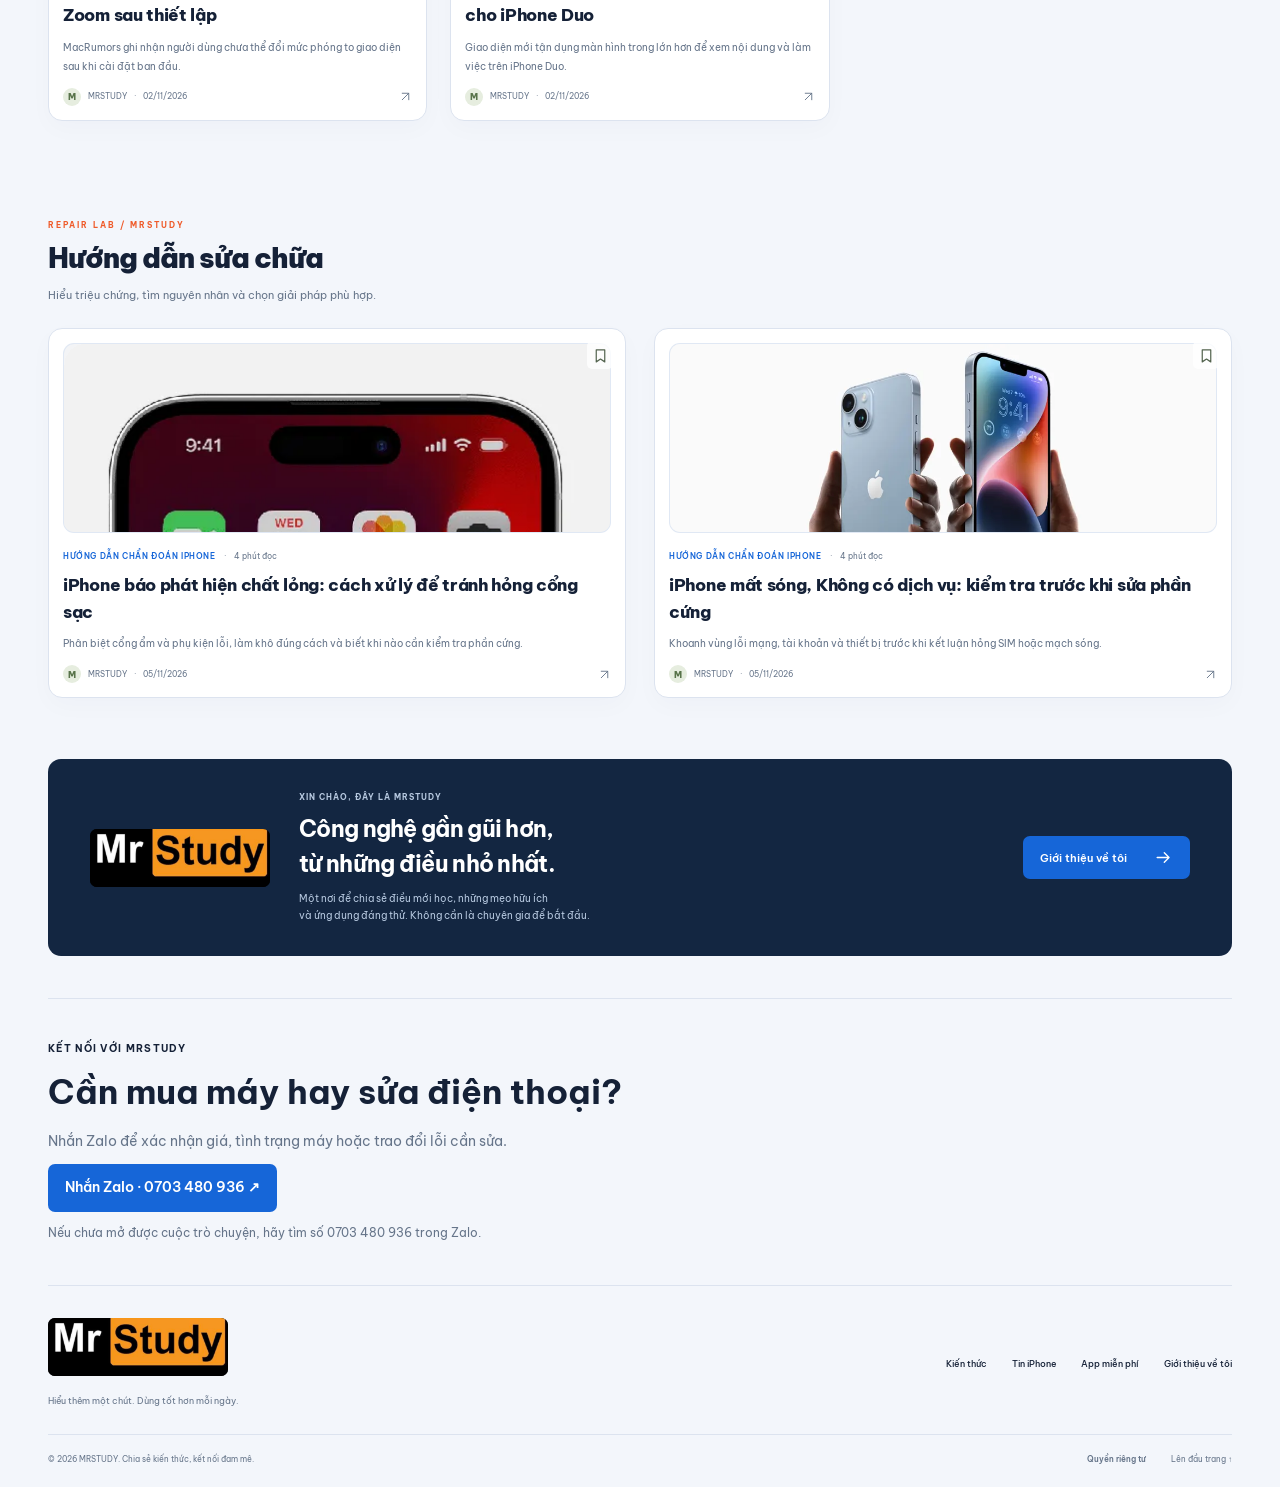
==== commit 46229efa: "Add iPhone Focus and iPad keyboard knowledge articles" ====
--- a/index.html
+++ b/index.html
@@ -11,8 +11,8 @@
   <title>MRSTUDY — Công nghệ hay, chia sẻ mỗi ngày</title>
   <link rel="icon" href="./assets/favicon.svg" type="image/svg+xml">
   <link rel="stylesheet" href="./style.css?v=5b03ae3e1ca5">
-  <script defer src="./content.js?v=130b30532c0a"></script>
-  <script defer src="./phone-content.js?v=f3b552602889"></script>
+  <script defer src="./content.js?v=8921623d7f82"></script>
+  <script defer src="./phone-content.js?v=e6300f7a071f"></script>
   <script defer src="./deal-rules.js?v=82db136805c2"></script>
   <script defer src="./app.js?v=7533ddf79393"></script>
   <script defer src="./deals.js?v=5b6302c26e7e"></script>
